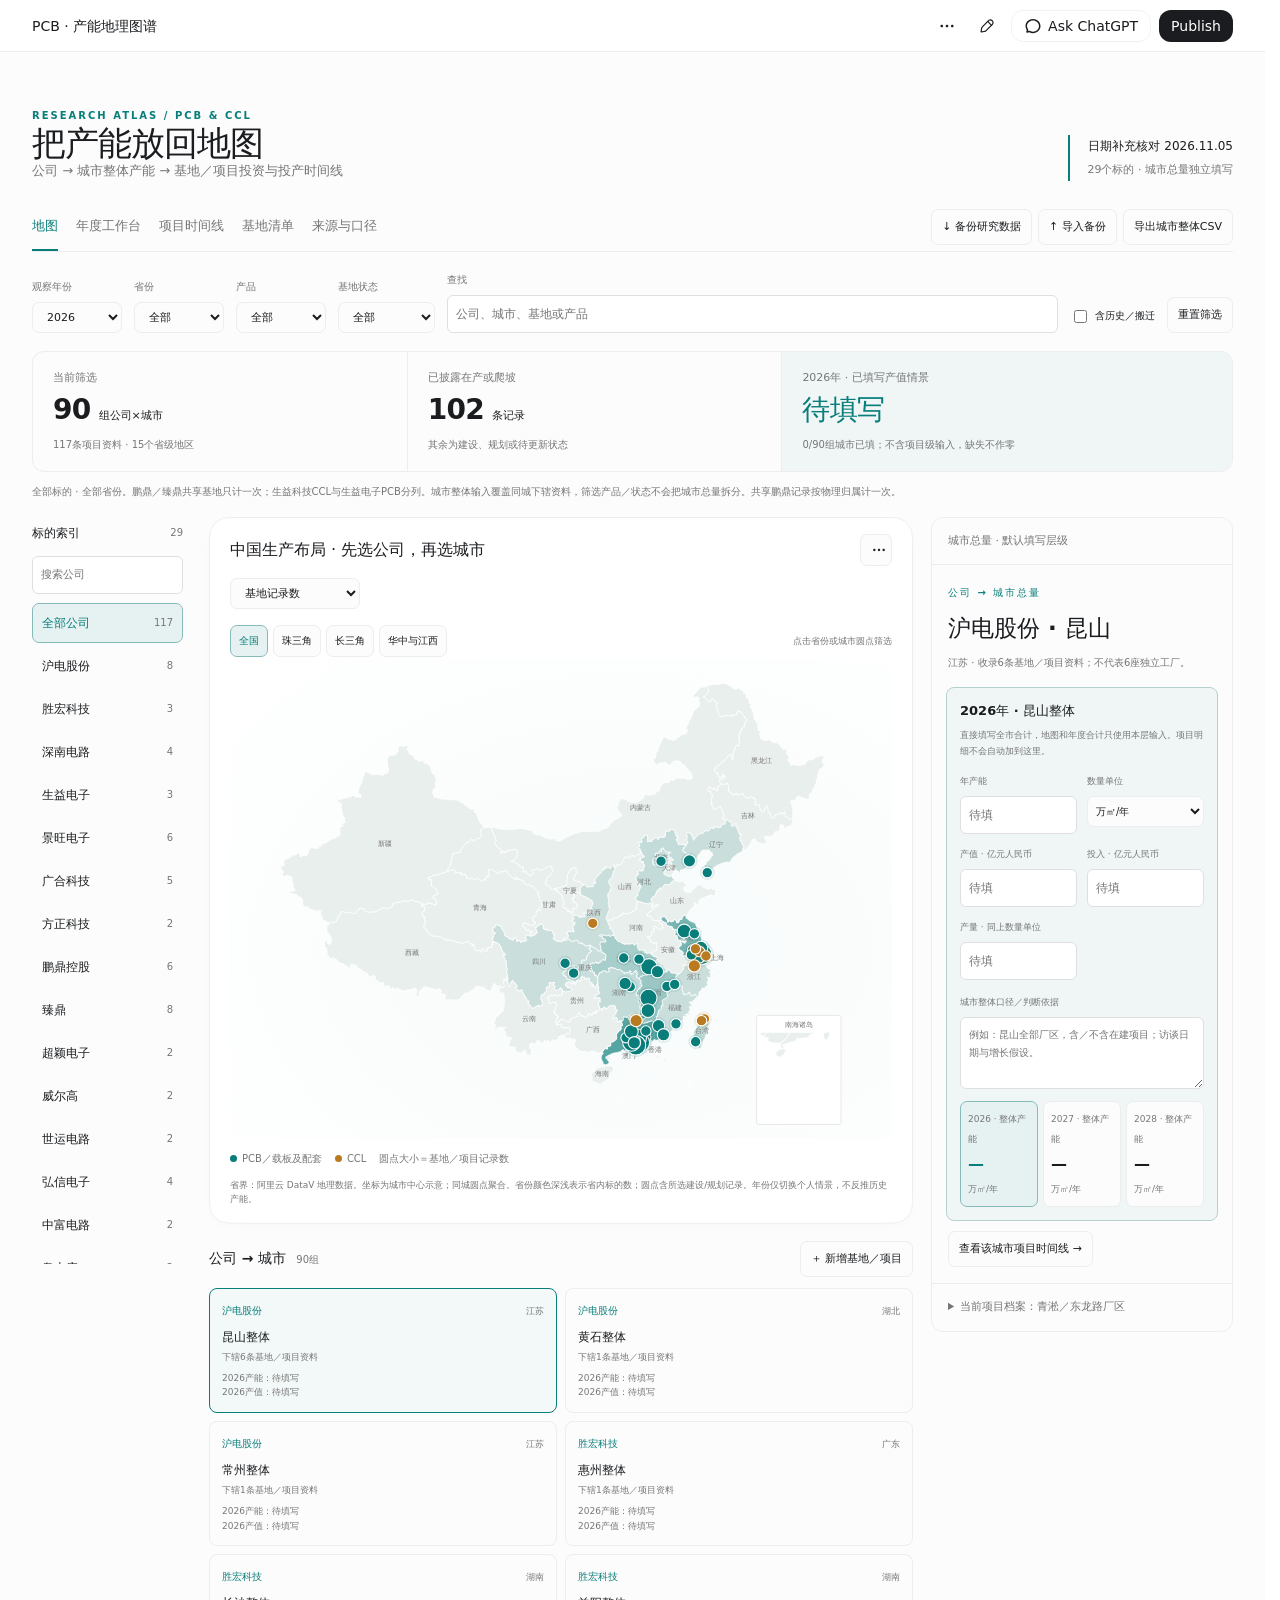
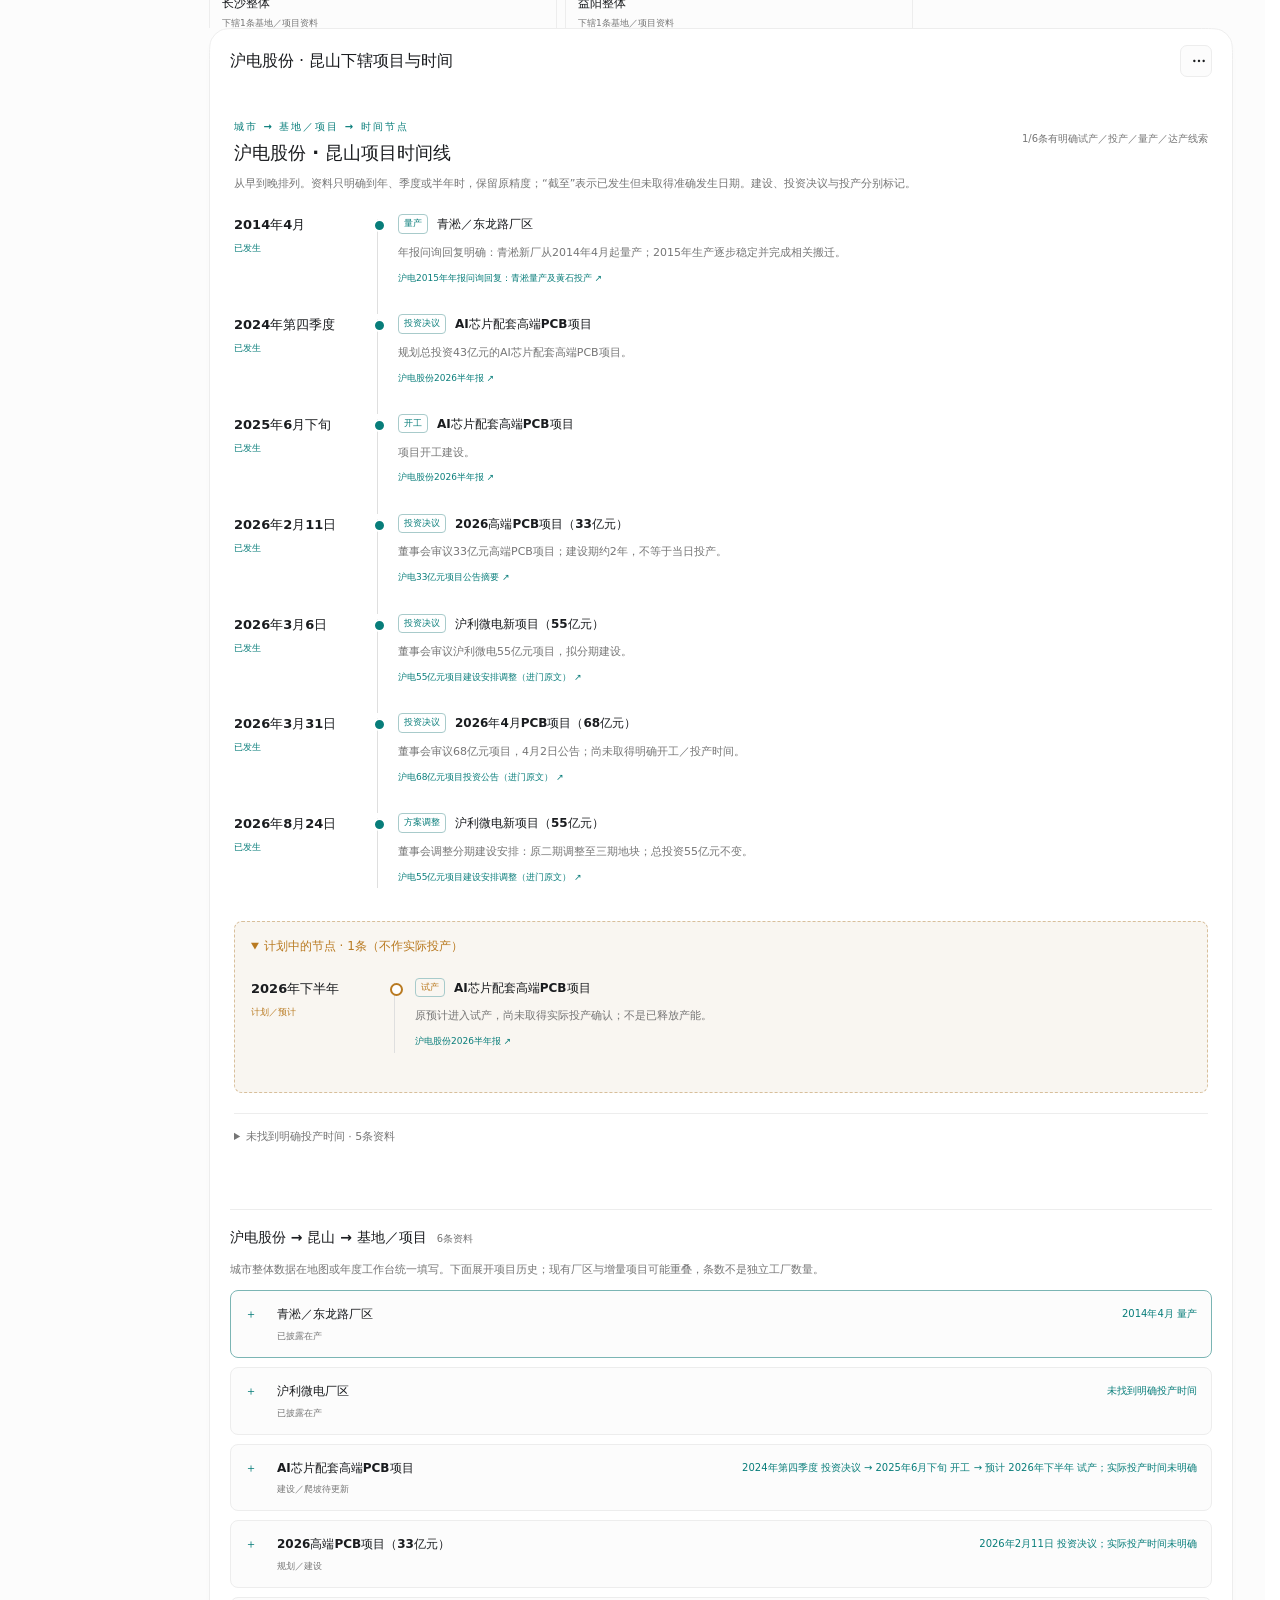
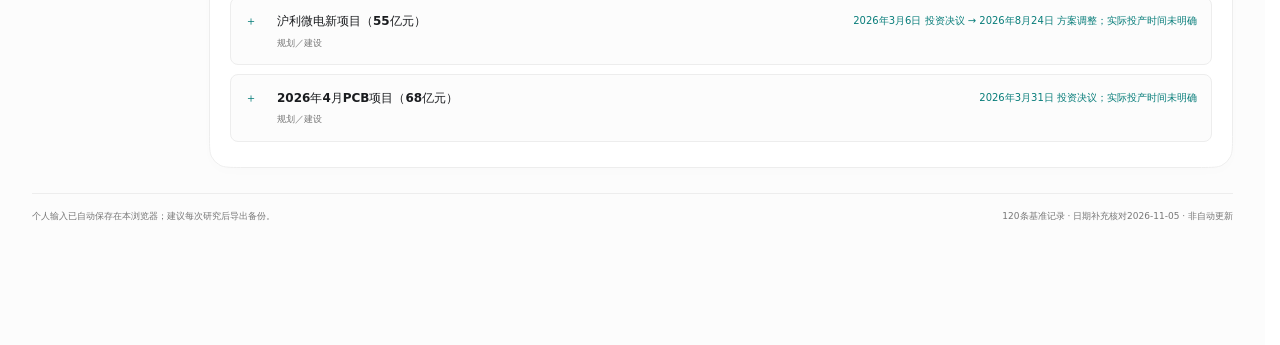
==== index.html @ 84db525b "Publish PCB capacity atlas with city capacity inputs and project timelines" ====
<!doctype html>
<html lang="en">
<head>
<meta charset="utf-8">
<meta name="viewport" content="width=device-width, initial-scale=1">
<meta name="color-scheme" content="light dark">
<meta name="theme-color" content="#ffffff">
<meta name="data-app-snapshot-sha256" content="dc2fb525306691d483a04fda0ed9a8babc8e95e628f35167a9bd53ffed574433">
<meta name="data-app-runtime-sha256" content="b1771584910da746d0cf1b967a4889fee226053d841596104b457a04a2dd3d91">
<meta name="data-app-bootstrap" content="deferred-content-v1">



<title>PCB · 产能地理图谱</title>
<link rel="icon" type="image/svg+xml" href="[data-uri]">
<style>:root{color-scheme:light dark;--adaptive-theme:1;--font-sans-default:-apple-system-body,ui-sans-serif,-apple-system,system-ui,"Segoe UI",Helvetica,"Apple Color Emoji",Arial,sans-serif,"Segoe UI Emoji","Segoe UI Symbol";--font-sans:var(--vscode-font-family,var(--font-sans-default));--background:var(--color-token-main-surface-primary,var(--color-background-surface,light-dark(#fff,#181818)));--surface:var(--color-background-elevated-secondary-opaque,light-dark(#fcfcfc,#212121));--surface-raised:var(--color-token-dropdown-background,light-dark(#fff,#282828));--muted:light-dark(#f7f7f7,#282828);--control:var(--color-background-control-opaque,light-dark(#fff,#212121));--control-hover:light-dark(#f2f2f2,#303030);--interaction-hover:var(--muted);--interaction-active:var(--control-hover);--text:var(--color-token-foreground,var(--color-text-foreground,light-dark(#1a1c1f,#fff)));--secondary:var(--color-token-description-foreground,light-dark(#767676,#afafaf));--border:var(--color-token-border,var(--color-border,light-dark(#ededed,#303030)));--border-strong:var(--color-border-heavy,light-dark(#dfdfdf,#414141));--accent:var(--color-text-accent,light-dark(#339cff,#99ceff));--positive:var(--color-text-success,light-dark(#00a240,#40c977));--negative:var(--color-text-error,light-dark(#e02e2a,#ff6764));--chart-1:light-dark(#0285ff,#66b5ff);--chart-2:light-dark(#924ff7,#ad7bf9);--chart-3:light-dark(#04b84c,#40c977);--chart-4:light-dark(#fb6a22,#ff8549);--chart-5:light-dark(#ff66ad,#ff8cc1);--chart-6:light-dark(#ffc300,#ffd240);--chart-7:light-dark(#fa423e,#ff6764);--chart-8:light-dark(#8f8f8f,#afafaf);--chart-neutral-fill:color-mix(in srgb,var(--text) 3%,var(--surface));--ranked-list-fill:color-mix(in srgb,var(--chart-1) 16%,var(--surface));--ranked-list-fill-hover:color-mix(in srgb,var(--chart-1) 24%,var(--surface));--movement-positive:color-mix(in srgb,var(--positive) 75%,var(--text));--movement-negative:color-mix(in srgb,var(--negative) 75%,var(--text));--movement-total:var(--secondary);--card-radius:16px;--data-card-radius:20px;--data-card-background:var(--background);--control-radius:12px;--mark-radius:8;--card-shadow:0 4px 12px rgb(0 0 0/1%);--shadow:0 8px 16px -4px rgb(0 0 0/12%)}:root:not([data-app-theme]),:root:is([data-app-theme="original"],[data-app-theme="codex-classic"]){--dashboard-background:light-dark(color-mix(in srgb,var(--background) 98.6%,var(--text)),var(--background))}
.dashboard-topbar-copy,.dashboard-topbar-actions,.dashboard-topbar-edit-controls{align-items:center;gap:10px;min-width:0;display:flex}.dashboard-topbar-copy{flex:auto}.dashboard-topbar-actions,.dashboard-topbar-edit-controls{flex:none}.dashboard-topbar-mode-controls{flex:none;align-items:center;gap:10px;display:flex}.dashboard-topbar-mode-controls [data-mode-action]{box-sizing:border-box;white-space:nowrap;transform-origin:100%}@media (width<=599px){.dashboard-topbar-mode-controls{grid-area:2/1/3/-1;justify-self:end}}.data-executive-summary{border-radius:var(--data-card-radius,var(--card-radius));background:0 0;border:0;min-width:0;overflow:visible}.data-executive-summary-heading{margin:0}.data-executive-summary-trigger{border-radius:var(--data-card-radius,var(--card-radius));width:100%;color:var(--text);cursor:pointer;font:inherit;text-align:left;background:0 0;border:0;justify-content:space-between;align-items:center;gap:16px;padding:12px 14px;display:flex}.data-executive-summary-trigger:hover{background:var(--interaction-hover,var(--control-hover))}.data-executive-summary-trigger:focus-visible{outline:2px solid var(--accent);outline-offset:-2px}.data-executive-summary-title-group{flex-wrap:wrap;flex:1;align-items:baseline;gap:10px;min-width:0;display:flex}.data-executive-summary-title{white-space:nowrap;flex:none;font-size:16px;font-weight:500;line-height:20px}.data-executive-summary-preview{min-width:0;color:color-mix(in srgb, var(--secondary) 68%, transparent);text-overflow:ellipsis;white-space:nowrap;flex:240px;font-size:14px;font-weight:400;line-height:20px;overflow:hidden}.data-executive-summary-toggle-icon{width:18px;height:18px;color:var(--secondary);flex:none;position:relative}.data-executive-summary-toggle-icon:before,.data-executive-summary-toggle-icon:after{content:"";background:currentColor;border-radius:999px;width:14px;height:1.5px;position:absolute;top:50%;left:50%;transform:translate(-50%,-50%)}.data-executive-summary-toggle-icon:after{transform:translate(-50%,-50%)rotate(90deg)}.data-executive-summary-trigger[aria-expanded=true] .data-executive-summary-toggle-icon:after{opacity:0}.data-executive-summary[data-open] .data-executive-summary-title{color:var(--secondary)}.data-executive-summary-panel{padding:0 0 18px}.data-executive-summary--inset{background:color-mix(in srgb, var(--text) 2%, transparent);overflow:hidden}.data-executive-summary--inset .data-executive-summary-trigger:hover{background:color-mix(in srgb, var(--text) 2%, transparent)}.data-executive-summary--inset .data-executive-summary-panel{padding:0 14px 18px}.data-executive-summary-content{grid-template-columns:minmax(0,1fr);gap:16px;width:100%;min-width:0;max-width:780px;padding-top:8px;display:grid}.data-executive-summary-content>:where(p,ul,ol){margin:0}.data-executive-summary-content .rich-narrative{min-width:0;margin:0}.data-executive-summary-content :is(.rich-narrative-content,.report-rich-editable)>p{margin:0}.data-executive-summary-content p{color:var(--text);font-size:16px;line-height:1.55}.data-executive-summary-content :is(strong,b,.markdown-bold){font-weight:600}.data-segmented-control{border:1px solid var(--border);border-radius:var(--control-radius);background:var(--control);align-items:stretch;min-width:0;max-width:100%;display:inline-flex;overflow:visible}.data-segmented-control[data-full-width]{width:100%;display:flex}.data-segmented-control-label{text-overflow:ellipsis;white-space:nowrap;min-width:0;overflow:hidden}.data-segmented-control[data-disabled]{opacity:var(--control-disabled-opacity,.58)}.data-segmented-control button{border:0;border-left:1px solid var(--border);min-width:0;min-height:30px;color:var(--secondary);cursor:pointer;font:inherit;white-space:nowrap;background:0 0;flex:0 auto;justify-content:center;align-items:center;padding:0 12px;font-size:14px;font-weight:400;line-height:20px;display:inline-flex;position:relative}.data-segmented-control button:first-child{border-radius:var(--control-radius) 0 0 var(--control-radius)}.data-segmented-control button:last-child{border-radius:0 var(--control-radius) var(--control-radius) 0}.data-segmented-control button:only-child{border-radius:var(--control-radius)}.data-segmented-control-tooltip{z-index:var(--layer-tooltip);position:absolute;bottom:calc(100% + 7px);left:50%;transform:translate(-50%,2px)}.data-segmented-control-button:hover .data-segmented-control-tooltip,.data-segmented-control-button:focus-visible .data-segmented-control-tooltip{opacity:1;transform:translate(-50%)}.data-segmented-control[data-size=default] button{min-height:calc(var(--data-control-height,32px) - 2px)}.data-segmented-control[data-full-width] button{flex:1 1 0}.data-segmented-control button:first-child{border-left:0}.data-segmented-control button:hover:not(:disabled){background:var(--interaction-hover,var(--control-hover));color:var(--text)}.data-segmented-control button:focus-visible{z-index:1;outline:2px solid var(--accent);outline-offset:-2px;position:relative}.data-segmented-control button[aria-pressed=true]{background:color-mix(in srgb, var(--text) 5%, transparent);color:var(--text)}.data-segmented-control button:disabled{cursor:default}@media (prefers-reduced-motion:reduce){.data-segmented-control button{transition:none}}.data-slider{--data-slider-control-height:var(--data-control-height,32px);--data-slider-control-padding:var(--space-3,12px);--data-slider-inline-gap:24px;--data-slider-inline-label-width:200px;align-content:start;gap:var(--field-label-gap,6px);min-width:0;color:var(--text);display:grid;container:data-slider/inline-size}.data-slider[data-layout=inline]{grid-template-columns:minmax(112px, var(--data-slider-inline-label-width)) minmax(0, 1fr);align-items:center;column-gap:var(--data-slider-inline-gap);row-gap:var(--field-label-gap,6px)}.data-slider[data-layout=inline]>.data-slider-label--outside{grid-area:1/1}.data-slider[data-layout=inline]>.data-slider-control{grid-area:1/2}.data-slider[data-layout=inline][data-label-placement=hidden]>.data-slider-control{grid-column:1/-1}.data-slider[data-disabled]{opacity:var(--control-disabled-opacity,.58)}.data-slider-label{min-width:0;color:var(--secondary);font-size:14px;font-weight:400;line-height:20px}.data-slider-label--outside{width:fit-content}.data-slider-label--inline{box-sizing:border-box;width:100%;min-height:var(--data-slider-control-height);pointer-events:none;text-overflow:ellipsis;white-space:nowrap;align-items:center;padding-inline:16px;display:flex;overflow:hidden}.data-slider[data-label-placement=inline]{gap:0}.data-slider[data-label-placement=inline] .data-slider-label--inline{z-index:5;inset-block:0;left:var(--data-slider-control-padding);width:auto;max-width:calc(100% - 96px);min-height:0;padding:0;position:absolute}.data-slider--range[data-center-inline-label] .data-slider-label--inline{left:var(--data-slider-midpoint);width:max-content;max-width:max(0px, calc(var(--data-slider-span) - 32px));text-align:center;justify-content:center;transform:translate(-50%)}.data-slider-label--hidden,.data-slider-visually-hidden{clip:rect(0 0 0 0);clip-path:inset(50%);white-space:nowrap;border:0;width:1px;height:1px;margin:-1px;padding:0;position:absolute;overflow:hidden}.data-slider-control{height:var(--data-slider-control-height);border:1px solid var(--border);border-radius:var(--control-radius);background:var(--surface);touch-action:none;min-width:0;transition:border-color .12s,box-shadow .12s;position:relative;overflow:visible}.data-slider-control:has(.data-slider-input:focus-visible){border-color:var(--control-focus-border,var(--border-strong));box-shadow:var(--control-focus-ring,0 0 0 1px var(--border-strong))}.data-slider-track{z-index:1;border-radius:inherit;pointer-events:none;position:absolute;inset:-1px;overflow:visible}.data-slider-selection{inset:0 calc(100% - var(--data-slider-end-position)) 0 var(--data-slider-start-position);border-radius:inherit;background:var(--muted);min-width:0;box-shadow:inset 0 0 0 1px color-mix(in srgb, var(--text) 9%, transparent), 0 1px 1px color-mix(in srgb, var(--text) 3%, transparent);transition:box-shadow .12s;position:absolute}.data-slider:not([data-disabled]) .data-slider-control:hover .data-slider-selection{box-shadow:inset 0 0 0 1px color-mix(in srgb, var(--text) 14%, transparent), 0 1px 1px color-mix(in srgb, var(--text) 3%, transparent)}.data-slider--single .data-slider-selection{min-width:min(16px,100%)}.data-slider-bound,.data-slider-value{z-index:5;color:var(--secondary);font-variant-numeric:tabular-nums;pointer-events:none;white-space:nowrap;font-size:12px;line-height:16px;position:absolute;top:50%;transform:translateY(-50%)}.data-slider-bound{transition:opacity .12s}.data-slider-bound--minimum{left:8px}.data-slider-bound--maximum{right:8px}.data-slider-bound[data-hidden]{opacity:0}.data-slider-value[data-placement=inside]{color:var(--text)}.data-slider-value--end{right:var(--data-slider-control-padding);color:var(--text);font-size:14px;line-height:20px;left:auto}.data-slider--range .data-slider-value{color:var(--text);font-size:14px;line-height:20px}.data-slider-handle{z-index:4;background:var(--secondary);opacity:.55;pointer-events:none;border-radius:999px;width:2px;height:18px;transition:opacity .12s;position:absolute;top:50%;transform:translate(-1px,-50%)}.data-slider-handle--lower{left:clamp(8px, calc(var(--data-slider-start) + 8px), calc(100% - 8px))}.data-slider-handle--upper{left:clamp(8px, calc(var(--data-slider-end) - 8px), calc(100% - 8px))}.data-slider--range[data-collapsed] .data-slider-handle{left:clamp(8px, var(--data-slider-start), calc(100% - 8px))}.data-slider:not([data-disabled]) .data-slider-control:hover .data-slider-handle{opacity:.8}.data-slider--single .data-slider-control:has(.data-slider-input:active) .data-slider-handle--upper,.data-slider--single .data-slider-control:has(.data-slider-input:focus-visible) .data-slider-handle--upper,.data-slider--range[data-active-thumb=lower] .data-slider-control:has(.data-slider-input--lower:active,.data-slider-input--lower:focus-visible) .data-slider-handle--lower,.data-slider--range[data-active-thumb=upper] .data-slider-control:has(.data-slider-input--upper:active,.data-slider-input--upper:focus-visible) .data-slider-handle--upper{opacity:1}.data-slider-input{appearance:none;cursor:ew-resize;opacity:0;touch-action:none;background:0 0;border:0;outline:0;width:100%;height:100%;margin:0;position:absolute;inset:0}.data-slider-input:disabled{cursor:default}.data-slider-input--single{z-index:6}.data-slider--range .data-slider-input{z-index:6;pointer-events:none}.data-slider--range[data-active-thumb=lower] .data-slider-input--lower,.data-slider--range[data-active-thumb=upper] .data-slider-input--upper{z-index:7}.data-slider-input::-webkit-slider-runnable-track{height:var(--data-slider-control-height);background:0 0}.data-slider-input::-webkit-slider-thumb{width:20px;height:var(--data-slider-control-height);appearance:none;cursor:ew-resize;background:0 0;border:0;margin-top:0}.data-slider--range .data-slider-input::-webkit-slider-thumb{pointer-events:auto}.data-slider-input::-moz-range-track{height:var(--data-slider-control-height);background:0 0}.data-slider-input::-moz-range-thumb{width:20px;height:var(--data-slider-control-height);cursor:ew-resize;background:0 0;border:0}.data-slider--range .data-slider-input::-moz-range-thumb{pointer-events:auto}@media (pointer:coarse){.data-slider-input::-webkit-slider-thumb{width:44px}.data-slider-input::-moz-range-thumb{width:44px}}@container data-slider (width<=520px){.data-slider[data-layout=inline]>.data-slider-label--outside,.data-slider[data-layout=inline]>.data-slider-control{grid-column:1/-1}.data-slider[data-layout=inline]>.data-slider-label--outside{grid-row:1}.data-slider[data-layout=inline]>.data-slider-control{grid-row:2}}@media (prefers-reduced-motion:reduce){.data-slider-control,.data-slider-bound,.data-slider-handle{transition:none}}.data-switch{min-height:32px;color:var(--text);cursor:pointer;font:inherit;text-align:left;background:0 0;border:0;justify-content:space-between;align-items:center;gap:12px;padding:0;font-size:14px;font-weight:400;display:inline-flex}.data-switch[data-full-width]{width:100%}.data-switch-track{background:var(--border-strong);border-radius:999px;flex:none;width:34px;height:20px;transition:background .16s;position:relative}.data-switch-track:after{background:var(--surface-raised);content:"";border-radius:50%;width:16px;height:16px;transition:transform .16s;position:absolute;top:2px;left:2px}.data-switch[aria-checked=true] .data-switch-track{background:var(--accent)}.data-switch[aria-checked=true] .data-switch-track:after{transform:translate(14px)}.data-switch:focus-visible{outline:2px solid var(--accent);outline-offset:2px}.data-switch:disabled{cursor:default;opacity:var(--control-disabled-opacity,.58)}@media (prefers-reduced-motion:reduce){.data-switch-track,.data-switch-track:after{transition:none}}.data-switch[data-size=compact]{color:var(--secondary);font:inherit;border-radius:var(--control-radius);cursor:pointer;white-space:nowrap;background:0 0;border:0;align-items:center;gap:8px;padding:6px 8px;font-size:14px;display:inline-flex}.data-switch[data-size=compact]:hover{background:var(--interaction-hover);color:var(--text)}.data-switch[data-size=compact] .data-switch-track{background:var(--border-strong);border-radius:10px;width:28px;height:16px;transition:background .12s;position:relative}.data-switch[data-size=compact] .data-switch-track:after{content:"";background:var(--surface);border-radius:50%;width:12px;height:12px;transition:transform .12s;position:absolute;top:2px;left:2px}.data-switch[data-size=compact][aria-checked=true] .data-switch-track{background:var(--text)}.data-switch[data-size=compact][aria-checked=true] .data-switch-track:after{transform:translate(12px)}.form-checkbox{align-items:center;gap:var(--space-2);cursor:pointer;display:inline-flex}.form-checkbox-control{flex:0 0 var(--space-5);width:var(--space-5);height:var(--space-5);display:inline-flex;position:relative}.form-checkbox-control input{appearance:none;z-index:1;border-radius:var(--radius-xs);width:100%;height:100%;cursor:inherit;background:0 0;border:0;margin:0;position:absolute;inset:0}.form-checkbox-control>:not(input){pointer-events:none;position:absolute;inset:0}.form-checkbox-control [data-dashboard-icon=checkboxUnchecked]{color:var(--border-strong)}.form-checkbox-control [data-dashboard-icon=checkboxChecked]{color:var(--text);opacity:0}.form-checkbox-control input:checked~[data-dashboard-icon=checkboxUnchecked]{opacity:0}.form-checkbox-control input:checked~[data-dashboard-icon=checkboxChecked]{opacity:1}.form-checkbox-control input:focus-visible{outline:2px solid var(--accent);outline-offset:3px}.form-checkbox:has(input:disabled){opacity:.5;cursor:not-allowed}.section-navigator{z-index:20;padding:6px;position:fixed;top:50%;left:12px;transform:translateY(-50%)}.section-navigator:not([data-placement=inline])[data-fits-gutter=false]{visibility:hidden;pointer-events:none}.section-navigator-trigger{border-radius:var(--radius-md);color:var(--secondary);font:inherit;cursor:pointer;background:0 0;border:0;align-items:center;margin:0;padding:8px 6px;display:flex}.section-navigator-trigger:focus-visible{outline:2px solid var(--accent);outline-offset:2px}.section-navigator-rail{flex-direction:column;align-items:flex-start;width:28px;display:flex}.section-navigator-rail>span{align-items:center;height:12px;display:flex}.section-navigator-rail i{background:var(--secondary);opacity:.5;border-radius:999px;width:9px;height:3px;display:block}.section-navigator-rail i[data-active]{background:var(--text);opacity:1;width:14px}.section-navigator-label{display:none}.section-navigator-menu{opacity:0;visibility:hidden;pointer-events:none;gap:2px;width:max-content;max-width:calc(100vw - 24px);max-height:min(440px,80vh);transition:opacity .1s,transform .1s,visibility .1s;position:absolute;top:50%;left:0;overflow-y:auto;transform:translate(-4px,-50%)}.section-navigator[data-open] .section-navigator-menu{opacity:1;visibility:visible;pointer-events:auto;transform:translateY(-50%)}.section-navigator-menu .menu-item{min-height:28px;padding-block:4px;font-size:12px;font-weight:500}.section-navigator-menu .menu-item-label{text-overflow:ellipsis;white-space:nowrap;overflow:hidden}.section-navigator-menu .menu-item[aria-current]{background:var(--control);color:var(--text)}.section-navigator-menu .menu-item:not([aria-current]){color:var(--secondary)}.section-navigator[data-placement=inline]{margin-bottom:12px;position:relative;top:auto;left:auto;transform:none}.section-navigator[data-placement=inline] .section-navigator-label{display:inline}.section-navigator[data-placement=inline] .section-navigator-trigger{background:var(--control);border:1px solid var(--border);padding:8px 12px}.section-navigator[data-placement=inline] .section-navigator-menu{top:100%;transform:translateY(-4px)}.section-navigator[data-placement=inline][data-open] .section-navigator-menu{transform:none}@media (width<=1080px){.section-navigator:not([data-placement=inline]){display:none}}@media (prefers-reduced-motion:reduce){.section-navigator-menu{transition:none}}.bar-family-list-row,.bar-family-grouped-bar,.bar-family-bullet-row{width:100%;font:inherit;text-align:left;cursor:default;background:0 0;border:0;padding:0;position:relative}.experimental-bar-chart{min-width:0;position:relative}.bar-family-list{gap:var(--bar-family-row-gap,13px);padding:8px 0;display:grid}.bar-family-list[data-label-position=summary],.bar-family-range{padding:0}.bar-family-list-row{min-width:0;color:var(--text);gap:6px;transition:opacity .16s;display:grid}.bar-family-list[data-interacting] .bar-family-list-row:not([data-active]){opacity:.38}.bar-family-list-row:focus-visible,.bar-family-bullet-row:focus-visible{outline:2px solid var(--accent);outline-offset:4px;border-radius:6px}.bar-family-list-copy{font-size:var(--bar-family-font-size,14px);justify-content:space-between;align-items:baseline;gap:12px;line-height:1.2;display:flex}.bar-family-list-copy>span{text-overflow:ellipsis;white-space:nowrap;min-width:0;overflow:hidden}.bar-family-list-copy strong{font-size:inherit;flex:none;font-weight:650}.bar-family-list-track{min-width:0;height:var(--bar-family-thickness,12px);border-radius:var(--bar-family-radius,999px);background:0 0;display:block;overflow:hidden}.bar-family-list-row[data-track] .bar-family-list-track{background:var(--bar-family-track-color)}.bar-family-list-track>span{border-radius:inherit;height:100%;transition:width .18s;display:block}.bar-family-list-row[data-track] .bar-family-list-track[data-segments]{grid-template-columns:repeat(var(--progress-segments), minmax(0, 1fr));background:0 0;gap:3px;display:grid}.bar-family-list-track[data-segments]>span{background:color-mix(in srgb, var(--progress-color) 14%, var(--surface))}.bar-family-list-track[data-segments]>span[data-active]{background:var(--progress-color)}.bar-family-progress-summary{flex-wrap:wrap;gap:4px 8px}.bar-family-progress-summary strong{letter-spacing:-.035em;font-size:20px;font-weight:560;line-height:24px}.bar-family-progress-summary>span{color:var(--secondary);white-space:normal;overflow-wrap:normal}.bar-family-range-track{background:var(--border-strong);border-radius:999px;height:3px;position:relative}.bar-family-range-track i{border:2px solid var(--surface);background:var(--bar-family-range-color,var(--text));width:8px;height:8px;box-shadow:0 0 0 1px var(--border-strong);border-radius:50%;position:absolute;top:50%;transform:translate(-50%,-50%)}.bar-family-range .bar-family-list-row{align-content:center;min-height:28px}.bar-family-range .bar-family-list-row:is(:hover,:focus-visible) .bar-family-range-track{background:var(--secondary)}.bar-family-range .bar-family-list-row:is(:hover,:focus-visible) .bar-family-range-track i{box-shadow:0 0 0 2px var(--bar-family-range-color,var(--text))}.bar-family-range-bounds{color:var(--secondary);font-variant-numeric:tabular-nums;font-size:10px}.bar-family-list-row:hover .bar-family-list-track>span,.bar-family-list-row:focus-visible .bar-family-list-track>span{filter:saturate(1.12)brightness(.92)}.bar-family-list--rankedList .bar-family-list-copy{z-index:2;height:var(--bar-family-thickness,32px);color:var(--text);align-items:center;position:absolute;top:0;left:12px;right:12px}.bar-family-list--rankedList .bar-family-list-row{gap:0}.bar-family-list[data-label-position=above] .bar-family-list-row{gap:7px}.bar-family-list[data-label-position=above] .bar-family-list-value{font-size:var(--bar-family-font-size,14px);align-items:baseline;gap:4px;line-height:1;display:flex}.bar-family-list[data-label-position=above] .bar-family-list-value strong{letter-spacing:-.02em;font-size:28px;font-weight:500}.bar-family-list[data-label-position=above] .bar-family-list-track>span{align-items:center;padding-inline:10px;display:flex}.bar-family-list[data-label-position=above] .bar-family-list-track b{font-size:var(--bar-family-font-size,14px);text-overflow:ellipsis;white-space:nowrap;font-weight:500;overflow:hidden}.bar-family-list-toggle{color:var(--secondary);font:inherit;cursor:pointer;background:0 0;border:0;border-radius:8px;justify-self:start;padding:5px 9px;font-size:13px;font-weight:600}.bar-family-list-toggle:hover{background:color-mix(in srgb, var(--text) 6%, transparent);color:var(--text)}.bar-family-list-toggle:focus-visible{outline:2px solid var(--accent);outline-offset:2px}.bar-family-grouped-list{gap:var(--bar-family-group-gap,15px);display:grid}.bar-family-grouped-row{gap:6px;display:grid}.bar-family-grouped-label{color:var(--text);font-size:14px;font-weight:500}.bar-family-grouped-pair{gap:4px;display:grid}.bar-family-grouped-bar{grid-template-columns:minmax(0, 1fr) var(--bar-family-value-width,4ch);min-height:max(22px, var(--bar-family-thickness,10px));color:inherit;align-items:center;gap:12px;transition:opacity .16s;display:grid}.bar-family-grouped-list[data-interacting] .bar-family-grouped-bar:not([data-active]){opacity:.38}.bar-family-grouped-bar:hover .bar-family-grouped-track>span,.bar-family-grouped-bar:focus-visible .bar-family-grouped-track>span{filter:saturate(1.08)brightness(.96)}.bar-family-grouped-bar:focus-visible{outline:2px solid var(--accent);outline-offset:3px;border-radius:4px}.bar-family-grouped-track{min-width:0;height:var(--bar-family-thickness,10px);border-radius:var(--bar-family-radius,5px);display:block;overflow:hidden}.bar-family-grouped-value{text-align:end;min-width:4ch;color:var(--text);font-variant-numeric:tabular-nums;font-size:14px;font-weight:600;line-height:22px}.bar-family-grouped-track>span{border-radius:inherit;height:100%;display:block}.bar-family-grouped-list>.chart-legend{justify-content:flex-start;margin:0}.experimental-bar-plot{width:100%;height:100%;min-height:0}.experimental-bar-chart[data-axis-label=true]{grid-template-rows:minmax(0,1fr) 18px;gap:4px;display:grid}.experimental-bar-axis-label{color:var(--secondary);text-align:center;font-size:11px;line-height:18px}.bar-family-segmented{gap:18px;padding:8px 0;display:grid;position:relative;container:composition/inline-size}.bar-family-segmented :is(.bar-family-segment,.bar-family-segment-callouts>div,.bar-family-segment-labels>div,.bar-family-segment-annotations>div,tbody>tr){transition:opacity .12s}.bar-family-segmented[data-interacting] :is(.bar-family-segment,.bar-family-segment-callouts>div,.bar-family-segment-labels>div,.bar-family-segment-annotations>div,tbody>tr):not([data-active]){opacity:.38}.bar-family-segment[data-active]{box-shadow:inset 0 0 0 1px color-mix(in srgb, var(--text) 24%, transparent)}@media (prefers-reduced-motion:reduce){.bar-family-segmented *{transition:none}}.bar-family-comparison-table{max-width:100%;display:none;overflow-x:auto}.bar-family-comparison-table table{border-collapse:collapse;width:100%;font-size:13px}.bar-family-comparison-table :is(th,td){border-bottom:1px solid var(--border);text-align:right;font-variant-numeric:tabular-nums;padding:10px 4px}.bar-family-comparison-table th{font-weight:500}.bar-family-comparison-table th:first-child{text-align:left}.bar-family-comparison-table thead,.bar-family-period-label{color:var(--secondary);font-size:12px}.bar-family-segmented[data-callouts-fit=false]>.bar-family-segment-callouts{visibility:hidden;pointer-events:none;top:0;position:absolute;inset-inline:0}.bar-family-segmented[data-callouts-fit=false]>.bar-family-comparison-table{display:block}.bar-family-segmented-track{width:100%;height:var(--bar-family-thickness,28px);border-radius:var(--bar-family-radius,999px);background:color-mix(in srgb, var(--text) 7%, transparent);display:flex;overflow:visible}.bar-family-segment{border:0;border-right:var(--bar-family-segment-gap,2px) solid var(--surface);color:#fff;min-width:2px;font:inherit;font-size:var(--bar-family-font-size,14px);cursor:default;padding:0;font-weight:650;position:relative;overflow:visible}.bar-family-segment:first-child{border-radius:var(--bar-family-radius,999px) 0 0 var(--bar-family-radius,999px)}.bar-family-segment:last-child{border-radius:0 var(--bar-family-radius,999px) var(--bar-family-radius,999px) 0;border-right:0}.bar-family-segment:only-child,.bar-family-segmented[data-rounded-segments] .bar-family-segment{border-radius:var(--bar-family-radius,999px)}.bar-family-segment:hover,.bar-family-segment:focus-visible{z-index:2}.bar-family-segment:focus-visible{outline:2px solid var(--accent);outline-offset:3px}.bar-family-segment-annotations{grid-template-columns:repeat(2,minmax(0,1fr));gap:0 24px;display:grid}@container composition (width<=560px){.bar-family-segment-annotations{grid-template-columns:minmax(0,1fr)}}.bar-family-segment-annotations>div{border-bottom:1px solid var(--border);font-size:var(--bar-family-font-size,14px);grid-template-columns:8px minmax(0,1fr) auto;align-items:center;gap:9px;padding:10px 0;display:grid}.bar-family-segment-key{border-radius:50%;width:8px;height:8px}.bar-family-segment-annotations strong,.bar-family-segment-annotations small{display:block}.bar-family-segment-annotations strong{font-size:inherit;font-weight:580}.bar-family-segment-annotations small{color:var(--secondary);font-size:inherit;margin-top:3px;line-height:1.25}.bar-family-segment-annotations b{font-size:inherit;font-weight:650}.bar-family-segment-callouts{color:var(--text);font-size:var(--bar-family-font-size,14px);align-items:end;gap:0;display:grid}.bar-family-segment-callouts>div{min-width:0;padding-right:12px}.bar-family-segment-callouts[data-align=right]>div{text-align:right;padding-left:12px;padding-right:0}.bar-family-segment-callouts[data-align=right] span i{margin-left:8px;margin-right:0}.bar-family-segment-callouts strong,.bar-family-segment-callouts span{font-size:inherit;line-height:1.3;display:block}.bar-family-segment-callouts strong{text-overflow:ellipsis;white-space:nowrap;font-weight:500;overflow:hidden}.bar-family-segment-callouts span{white-space:nowrap;margin-top:5px;font-weight:400}.bar-family-segment-callouts span b{font-size:18px;font-weight:500}.bar-family-segment-callouts span i{background:color-mix(in srgb, var(--text) 18%, transparent);vertical-align:-3px;width:1px;height:16px;margin-right:8px;display:inline-block}.bar-family-segment-callouts small{color:var(--secondary);font-size:inherit;margin-left:7px;font-weight:450}.bar-family-segment-callouts[data-position=bottom]{color:color-mix(in srgb, var(--secondary) 72%, transparent);align-items:start}.bar-family-segment-callouts[data-position=bottom] span{margin-top:0}.bar-family-segment-callouts[data-position=bottom] small{color:inherit}.bar-family-segment-callouts[data-position=bottom] strong{margin-top:5px;font-weight:500}.bar-family-segmented:has(.bar-family-segment-callouts){gap:10px}.bar-family-segmented:has(.bar-family-segment-callouts) .bar-family-segmented-track+.bar-family-segmented-track{margin-top:2px}.bar-family-segment-labels{color:var(--text);font-size:var(--bar-family-font-size,14px);gap:0;display:grid}.bar-family-segment-labels>div{text-align:center;justify-items:center;gap:3px;min-width:0;display:grid}.bar-family-segment-labels>div:first-child{text-align:left;justify-items:start}.bar-family-segment-labels>div:last-child{text-align:right;justify-items:end}.bar-family-segment-labels strong{font-size:inherit;font-weight:500;line-height:1.25}.bar-family-segment-labels span{color:var(--secondary);font-size:inherit;line-height:1.25}.bar-family-bullets{gap:var(--bar-family-row-gap,18px);padding:8px 0;display:grid}.bar-family-bullet-row{color:var(--text);gap:7px;display:grid}.bar-family-bullet-track{height:var(--bar-family-thickness,18px);background:color-mix(in srgb, var(--text) 7%, transparent);border-radius:999px;display:block;position:relative}.bar-family-bullet-value,.bar-family-bullet-projection{border-radius:inherit;position:absolute;top:0;bottom:0;left:0}.bar-family-bullet-projection{opacity:.28}.bar-family-bullet-track i{background:var(--text);border-radius:2px;width:2px;position:absolute;top:-4px;bottom:-4px;transform:translate(-1px)}.bar-family-bullet-row:hover .bar-family-bullet-value,.bar-family-bullet-row:focus-visible .bar-family-bullet-value{filter:saturate(1.08)brightness(.96)}@media (width<=520px){.bar-family-segment-annotations{grid-template-columns:1fr}}@media (prefers-reduced-motion:reduce){.bar-family-list-track>span{transition:none}}:root{--spacing:.25rem;--space-1:var(--spacing);--space-2:calc(var(--spacing) * 2);--space-3:calc(var(--spacing) * 3);--space-4:calc(var(--spacing) * 4);--space-5:calc(var(--spacing) * 5);--space-6:calc(var(--spacing) * 6);--data-card-gap:20px;--data-metric-gap:12px;--data-section-gap:40px;--data-section-content-gap:20px;--data-after-metrics-gap:32px;--radius-2xs:2px;--radius-xs:4px;--radius-sm:6px;--radius-md:8px;--radius-lg:10px;--radius-xl:12px;--radius-2xl:16px;--radius-3xl:20px;--radius-4xl:24px;--radius-full:9999px;--shadow-sm:0 1px 2px -1px #00000014;--shadow-md:0 2px 4px -1px #00000014;--shadow-lg:0 4px 8px -2px #0000001a;--shadow-xl:0 8px 16px -4px #0000001f;--shadow-2xl:0 16px 32px -8px #00000030;--shadow-hairline:0 0 0 .5px color-mix(in srgb, var(--text) 14%, transparent);--text-xs-size:12px;--text-xs-line:16px;--text-sm-size:14px;--text-sm-line:20px;--text-md-size:16px;--text-md-line:24px;--text-lg-size:18px;--text-lg-line:28px;--text-xl-size:20px;--text-xl-line:28px;--text-title-2-tracking:normal;--text-title-3-tracking:normal;--text-large-title-tracking:normal;--inverse-surface:var(--color-background-primary-solid,#111);--inverse-surface-hover:var(--color-background-primary-solid-hover,#000);--inverse-text:var(--color-text-primary-solid,#fff);--danger-surface:var(--color-background-danger-solid,var(--negative));--danger-text:var(--color-text-danger-solid,#fff);--radius-small:var(--radius-md,8px);--layer-header:30;--layer-tooltip:50;--tooltip-delay:.6s;--layer-drag:1000;--layer-tooltip-portal:1100;--motion-duration-fast:.15s;--motion-duration-standard:.3s;--motion-duration-segmented:.3s;--motion-easing-emphasized:cubic-bezier(.23, 1, .32, 1);--motion-easing-segmented:cubic-bezier(.23, 1, .32, 1);--motion-easing-out-quint:cubic-bezier(.23, 1, .32, 1);--block-drag-activation-distance:6;--block-drag-lift:-5px;--block-drag-scale:1.015;--block-drag-preview-opacity:.97;--block-drag-source-opacity:.24;--block-drag-max-tilt:1.5;--block-drag-velocity-smoothing:.18;--block-drag-direction-dead-zone:.04;--block-drag-rotation-duration:.1s;--block-drag-reorder-duration:.22s;--block-drag-drop-duration:.22s;--block-drag-reorder-easing:var(--motion-easing-emphasized);--block-drag-insertion-hysteresis:10;--block-drag-scroll-edge:56;--block-drag-scroll-speed:18;--block-layout-min-metric-span:2;--block-layout-min-chart-span:3;--block-layout-min-custom-span:3;--block-layout-min-table-span:3;--block-layout-min-block-span:3;--block-layout-max-row-items:6;--block-layout-row-insertion-zone:40;--block-layout-row-attraction:8;--block-layout-row-hover-delay:.45s;--block-layout-touch-row-hover-delay:.65s;--block-layout-row-gap:0px;--block-layout-auto-resize:1;--dashboard-frosted-background:color-mix(in srgb, var(--background) 95%, transparent);--dashboard-frosted-blur:14px;--data-app-dashboard-content-width:1440px;--data-app-dashboard-wide-content-width:var(--data-app-dashboard-content-width);--data-app-report-evidence-width:748px;--data-app-report-prose-width:748px;--data-app-dashboard-gutter:32px;--data-app-report-gutter:36px;--data-app-dashboard-mobile-gutter:16px;--data-app-report-mobile-gutter:20px;--report-comparison-fill:var(--lightningcss-light,#d4d4d4)var(--lightningcss-dark,#929292);--dashboard-content-max-width:calc(var(--data-app-dashboard-content-width) + 2 * var(--data-app-dashboard-gutter));--dashboard-content-gutter:var(--data-app-dashboard-gutter);--dashboard-content-mobile-gutter:var(--data-app-dashboard-mobile-gutter);font-family:var(--font-sans);font-synthesis:none;text-rendering:optimizelegibility;-webkit-font-smoothing:antialiased}.source-section{gap:var(--space-6);padding:var(--space-6);display:grid}.source-definition{padding:var(--space-4);border-radius:var(--radius-xl);background:var(--muted)}.source-definition h3{margin:3px 0 7px;font-size:16px}.source-definition>p:last-child{color:var(--secondary);margin:0;font-size:14px;line-height:1.55}.source-label,.source-metadata dt{color:var(--secondary);letter-spacing:0;text-transform:none;margin:0;font-size:14px;line-height:24px}.source-value{overflow-wrap:anywhere;color:var(--secondary);margin:0;font-size:12px}.source-metadata{grid-template-columns:repeat(2,minmax(0,1fr));gap:8px;margin:0;display:grid}.source-metadata div{min-width:0}.source-metadata dd{overflow-wrap:anywhere;color:var(--text);margin:8px 0 0;font-size:14px;line-height:1.6}.source-group{gap:8px;display:grid}.source-copy{color:var(--secondary);margin:0;font-size:14px;line-height:1.55}.source-pills{flex-wrap:wrap;gap:7px;display:flex}.source-pill{border:1px solid var(--border);border-radius:999px;align-items:center;gap:6px;min-width:0;padding:6px 9px;font-size:12px;display:inline-flex}.source-pill[href]{color:var(--text);text-decoration:none}.source-pill[href]:hover{border-color:var(--accent);color:var(--accent)}.source-pill span{overflow-wrap:anywhere}.source-definitions{border-collapse:collapse;width:100%}.source-definitions :is(th,td){border-bottom:1px solid color-mix(in srgb, var(--text) 5%, transparent);color:var(--text);text-align:left;vertical-align:top;padding:8px 0;font-size:14px;line-height:1.6}.source-definitions tr:first-child :is(th,td){border-top:1px solid color-mix(in srgb, var(--text) 5%, transparent)}.source-definitions th{width:136px;padding-right:16px;font-weight:500}.source-definition-formula{overflow-wrap:anywhere;color:var(--secondary);margin-top:5px;font-family:ui-monospace,SFMono-Regular,Menlo,Consolas,monospace;font-size:12px;line-height:1.55;display:block}.source-definition-variable{margin-top:2px;font-weight:400}.source-definition-lineage{overflow-wrap:anywhere;color:var(--secondary);margin-top:4px;font-size:12px;line-height:1.55;display:block}.source-caveats{border-top:1px solid color-mix(in srgb, var(--text) 5%, transparent);margin:0;padding:0;list-style:none;display:grid}.source-caveats li{border-bottom:1px solid color-mix(in srgb, var(--text) 5%, transparent);min-width:0;color:var(--text);padding:8px 0;font-size:14px;line-height:1.6}.source-list{gap:2px;margin:0 -8px;display:grid}.source-row{min-width:0;color:var(--text);border-radius:8px;grid-template-columns:17px minmax(0,1fr) auto;align-items:center;gap:10px;padding:9px 8px;font-size:14px;line-height:20px;text-decoration:none;display:grid}.source-row-icon{color:var(--secondary);align-self:start;margin-top:2px}.source-row-copy{gap:1px;min-width:0;display:grid}.source-row-title{overflow-wrap:anywhere;white-space:normal;min-width:0}.source-trust,.source-usage-note{overflow-wrap:anywhere;color:var(--secondary);font-family:var(--font-sans,inherit);white-space:normal;font-size:12px;line-height:20px}.source-row-external{color:var(--secondary);opacity:0;transition:opacity .12s}.source-row[href]:is(:hover,:focus-visible){background:color-mix(in srgb, var(--text) 5%, transparent)}.source-row[href]:is(:hover,:focus-visible) .source-row-external{opacity:1}.source-section .source-evidence{color:var(--text);font-size:14px;line-height:1.55}.source-trace{gap:0;margin:2px 0 0;padding:0;list-style:none;display:grid}.source-trace-step{grid-template-columns:30px minmax(0,1fr);gap:13px;padding:0 0 22px;display:grid;position:relative}.source-trace-step:not(:last-child):after{background:var(--border);content:"";width:1px;position:absolute;top:30px;bottom:3px;left:14px}.source-trace-marker{border:1px solid var(--border);background:var(--surface);width:29px;height:29px;color:var(--secondary);border-radius:50%;place-items:center;font-size:12px;display:grid}.source-trace-copy{min-width:0;padding-top:4px}.source-trace-copy>strong{color:var(--text);font-size:14px;line-height:1.45;display:block}.source-trace-copy>p{color:var(--text);overflow-wrap:anywhere;margin:6px 0 0;font-size:14px;line-height:1.6}.source-trace-copy .source-pills{margin-top:10px}.sql-viewer{border:1px solid var(--border);background:var(--muted);border-radius:12px;overflow:hidden}.sql-toolbar{border-bottom:1px solid var(--border);justify-content:space-between;align-items:center;gap:12px;min-height:46px;padding:6px 10px 6px 14px;display:flex}.sql-toolbar-actions{align-items:center;gap:2px;display:flex}.sql-source-links{flex-wrap:wrap;gap:8px;min-width:0;display:flex}.sql-source-links a{color:var(--secondary);align-items:center;gap:5px;font-size:12px;text-decoration:none;display:inline-flex}.sql-source-links a:hover{color:var(--text)}.sql-copy-button{min-height:30px;color:var(--secondary);background:0 0;border:0;border-radius:7px;flex:none;align-items:center;gap:5px;padding:5px 8px;font-size:12px;display:inline-flex}.sql-copy-button:hover{background:var(--interaction-hover);color:var(--text)}.sql{white-space:pre;min-height:120px;max-height:calc(100dvh - 250px);margin:0;padding:12px 0;font-family:ui-monospace,SFMono-Regular,Menlo,Monaco,Consolas,monospace;font-size:12px;line-height:1.7;overflow:auto}.sql :is(code,span){font-family:inherit}.sql-line{grid-template-columns:38px minmax(0,1fr);padding-right:14px;display:grid}.sql-line-number{color:var(--secondary);text-align:right;user-select:none;padding-right:10px}.sql-line-content{overflow-wrap:anywhere;white-space:pre-wrap}.sql code{min-width:0;display:block}.sql-keyword{color:var(--accent)}.sql-string{color:var(--positive)}.dialog.chart-export-dialog{--control-radius:var(--radius-xl);background:var(--background);width:100vw;max-width:none;height:100dvh;max-height:none;box-shadow:none;border:0;border-radius:0;flex-direction:column;display:flex;top:0;left:0;overflow:hidden;transform:none}.chart-export-dialog .dialog-header:focus{outline:none}.chart-export-dialog>.dialog-header,.chart-export-footer{flex-shrink:0}.chart-export-dialog>.dialog-header{min-height:52px;padding:0 var(--data-app-dashboard-gutter);border-bottom:var(--hairline,1px) solid var(--color-border-light,var(--border))}.chart-export-dialog .dialog-content{flex-direction:column;flex:auto;min-height:0;padding:0;display:flex;overflow:hidden}.chart-export-layout{flex:auto;grid-template-columns:minmax(0,1fr) minmax(260px,320px);min-height:0;display:grid;overflow:hidden}.chart-export-main{flex-direction:column;min-width:0;min-height:0;padding:0 0 20px;display:flex}.chart-export-stage{background:var(--background);flex:auto;justify-content:safe center;align-items:safe center;min-width:0;min-height:0;padding:28px;display:flex;overflow:auto}.chart-export-preset-description{color:var(--secondary);text-align:center;margin:0;font-size:12px;line-height:18px}.chart-export-preview-frame{flex-shrink:0;position:relative}.chart-export-preview{box-sizing:content-box;transform-origin:0 0;border:1px solid var(--color-border-light,var(--border));border-radius:var(--radius-3xl);position:absolute;inset:0 auto auto 0}.chart-export-preview-clip{border-radius:inherit;width:100%;height:100%;overflow:hidden}.chart-export-preview-clip[data-transparent=true]{background-color:var(--surface);background-image:conic-gradient(color-mix(in srgb, var(--text) 8%, transparent) 25%, transparent 0 50%, color-mix(in srgb, var(--text) 8%, transparent) 0 75%, transparent 0);background-size:16px 16px}.chart-export-artwork[data-transparent=true]{background:0 0}.chart-export-artwork{box-sizing:border-box;background:var(--surface);color:var(--text);font-family:var(--font-sans);pointer-events:none;border:0;border-radius:0;flex-direction:column;gap:12px;padding:20px;display:flex;position:relative;overflow:hidden}.chart-export-heading{flex-shrink:0}.chart-export-heading h2{font:500 16px/24px var(--font-sans);color:var(--text);margin:0}.chart-export-heading p{font:400 14px/20px var(--font-sans);color:var(--secondary);margin:0}.chart-export-heading h2+p{margin-top:4px}.chart-export-provenance p{margin:0}.chart-export-provenance p+p{margin-top:2px}.chart-export-provenance{font:400 12px/18px var(--font-sans);color:var(--secondary);overflow-wrap:anywhere;flex-shrink:0;margin:0}.chart-export-plot{flex:auto;min-height:100px}.chart-export-plot>.chart-layout{height:auto}.chart-export-plot .chart-frame{flex:none}.chart-export-plot .chart-layout--legend-right{flex-direction:column;display:flex}.chart-export-plot .chart-legend{max-height:none;overflow:visible;mask-image:none}.chart-export-plot .chart-legend li[data-collapsed]{visibility:visible}.chart-export-plot .chart-legend-toggle{display:none}.chart-export-resize{border-radius:var(--radius-md);width:28px;height:28px;color:var(--border-strong);cursor:nwse-resize;touch-action:none;background:0 0;border:0;place-items:center;padding:0;display:grid;position:absolute;bottom:-12px;right:-12px}.chart-export-resize:after{content:"";box-sizing:border-box;border-radius:var(--radius-full);clip-path:inset(50% 0 0 50%);pointer-events:none;border:2px solid;width:24px;height:24px;position:absolute;top:-3px;left:-3px}.chart-export-resize:hover{color:var(--secondary)}.chart-export-resize:focus-visible{outline:2px solid var(--accent);outline-offset:2px}.chart-export-size-controls{flex-direction:column;flex:none;align-items:center;gap:14px;padding:20px 20px 0;display:flex}.chart-export-presets{flex-wrap:wrap;justify-content:center;align-items:center;gap:8px;display:flex}.chart-export-presets button{border:1px solid var(--border);border-radius:var(--radius-xl);min-height:32px;color:var(--secondary);background:0 0;padding:0 12px;font-size:14px}.chart-export-presets button:hover,.chart-export-presets button[data-active]{background:var(--interaction-hover);color:var(--text)}.chart-export-custom-size{align-items:center;gap:8px;display:flex}.chart-export-controls.explorer-controls{border-top:0;border-left:var(--hairline,1px) solid var(--color-border-light,var(--border));max-height:none;overflow:auto}.chart-export-controls .explorer-section{flex-direction:column;align-items:stretch;display:flex}.chart-export-controls .explorer-section+.explorer-section{border:0;margin-inline:0;padding-inline:0}.chart-export-dimensions{color:var(--secondary);align-items:center;gap:8px;font-size:14px;display:flex}.chart-export-dimensions label{border:1px solid var(--border);border-radius:var(--radius-xl);align-items:center;gap:4px;min-width:0;padding:0 6px 0 8px;display:flex}.chart-export-dimensions input{width:48px;min-width:0;height:30px;color:var(--text);font:inherit;font-variant-numeric:tabular-nums;appearance:textfield;background:0 0;border:0;padding:0}.chart-export-dimensions input::-webkit-inner-spin-button{-webkit-appearance:none;margin:0}.chart-export-dimensions input::-webkit-outer-spin-button{-webkit-appearance:none;margin:0}.chart-export-dimensions label:focus-within{outline:2px solid var(--accent);outline-offset:2px}.chart-export-dimensions input:focus{outline:none}.chart-export-footer{border-top:1px solid var(--border);justify-content:flex-end;align-items:center;gap:8px;padding:16px 20px;display:flex}.chart-export-status{color:var(--secondary);margin:0 auto 0 0;font-size:12px;line-height:18px}@media (width<=800px){.chart-export-layout{flex-direction:column;display:flex;overflow:auto}.chart-export-main{flex:none}.chart-export-stage{flex:none;height:55dvh;min-height:280px}.chart-export-controls.explorer-controls{border-left:0;border-top:var(--hairline,1px) solid var(--color-border-light,var(--border));overflow:visible}.chart-export-footer{flex-wrap:wrap}.chart-export-status{flex-basis:100%}}@media (width<=650px){.chart-editor-dialog.chart-export-dialog>.dialog-header{min-height:50px;padding:0 var(--data-app-dashboard-mobile-gutter)}.chart-export-stage{padding-inline:var(--data-app-dashboard-mobile-gutter)}.chart-export-size-controls{padding:16px var(--data-app-dashboard-mobile-gutter) 0;gap:10px}.chart-export-presets{flex-wrap:nowrap;justify-content:space-between;gap:4px;width:100%;overflow-x:auto}.chart-export-presets button{white-space:nowrap;padding-inline:4px}.chart-export-resize{width:44px;height:44px}.chart-export-resize:after{top:7px;left:7px}.chart-export-footer{padding:12px var(--data-app-dashboard-mobile-gutter) calc(12px + env(safe-area-inset-bottom));grid-template-columns:repeat(2,minmax(0,1fr));gap:8px;display:grid}.chart-export-footer>:is(button,a){box-sizing:border-box;white-space:nowrap;place-items:center;width:100%;min-width:0;min-height:44px;padding-inline:4px;font-size:14px;display:grid}.chart-export-footer .chart-export-status{grid-column:1/-1}}.dialog.publish-review-dialog{border-radius:24px;flex-direction:column;width:min(480px,100vw - 32px);max-width:calc(100vw - 32px);max-height:calc(100dvh - 32px);display:flex;overflow:hidden}.publish-review-dialog .dialog-header{flex:none;padding:24px 24px 20px}.publish-review-dialog .dialog-header h2{font-size:20px;line-height:28px}.publish-review-dialog .dialog-header .icon-button:hover:not(:disabled){background:color-mix(in srgb, var(--text) 8%, transparent)}.publish-review-dialog .dialog-content{flex-direction:column;min-height:0;padding:0;display:flex}.publish-review-body{overscroll-behavior:contain;min-height:0;padding:0 24px 24px;overflow:auto}.publish-review-section h3{font:500 14px/20px var(--font-sans);margin:0 0 12px}.publish-review-section p{color:var(--secondary);font:400 14px/20px var(--font-sans);margin:0}.publish-review-audience{border:0;gap:8px;min-width:0;margin:0;padding:0;display:grid}.publish-review-option{border:1px solid var(--color-border-light,var(--border));cursor:pointer;border-radius:12px;grid-template-columns:18px minmax(0,1fr) 16px;align-items:center;gap:12px;min-height:68px;padding:12px;display:grid}.publish-review-option:has(input:checked){border-color:var(--text);background:color-mix(in srgb, var(--text) 3%, transparent)}.publish-review-option:hover{background:var(--interaction-hover)}.publish-review-option:has(input:focus-visible){outline:2px solid var(--text);outline-offset:2px}.publish-review-option>.dashboard-icon,.publish-review-existing>.dashboard-icon{color:var(--secondary)}.publish-review-option strong,.publish-review-existing strong{font:500 14px/20px var(--font-sans)}.publish-review-option-detail{color:var(--secondary);font:400 12px/18px var(--font-sans);margin-top:2px;display:block}.publish-review-option input{width:16px;height:16px;accent-color:var(--text);cursor:pointer;margin:0}.publish-review-permissions{margin-top:20px}.publish-review-permissions p{color:var(--secondary);font:400 14px/20px var(--font-sans);margin:12px 0 0}.publish-review-facts{color:var(--text);font:400 14px/20px var(--font-sans);gap:8px;margin:0;padding-left:18px;display:grid}.publish-review-facts li{padding-left:2px}.publish-review-existing{align-items:flex-start;gap:12px;display:flex}.publish-review-existing .dashboard-icon{flex-shrink:0;margin-top:2px}.publish-review-existing p{margin-top:4px}.publish-review-footer{border-top:1px solid var(--color-border-light,var(--border));flex:none;justify-content:flex-end;align-items:center;gap:8px;padding:16px 24px;display:flex}.publish-review-footer>.button{border:1px solid var(--border);width:100%;height:36px;min-height:36px;font:500 14px/20px var(--font-sans);white-space:nowrap;border-radius:12px;justify-content:center;align-items:center;gap:8px;padding:0 16px;text-decoration:none;display:inline-flex}.publish-review-footer>.button.primary{border-color:#0000}.publish-review-footer>.button:focus-visible{outline:2px solid var(--text);outline-offset:3px}.dashboard-publish-confirm>.dashboard-icon{flex:none}.dashboard-publish-button:disabled,.dashboard-publish-confirm:disabled,.dashboard-publish-confirm[aria-disabled=true]{cursor:not-allowed;opacity:.45}@media (width<=480px){.publish-review-dialog .dialog-header{padding:20px 20px 16px}.publish-review-body{padding:0 20px 20px}.publish-review-footer{flex-wrap:wrap;padding:12px}.publish-review-footer>.button{padding-inline:12px}.publish-review-option{gap:10px;padding:10px}}.dialog-backdrop.data-app-handoff-backdrop{z-index:calc(var(--layer-tooltip-portal,1100) + 1)}.dialog.data-app-handoff-dialog{z-index:calc(var(--layer-tooltip-portal,1100) + 2);width:min(440px,100vw - 32px);max-width:calc(100vw - 32px)}.data-app-handoff-dialog .dialog-content{gap:var(--space-4);display:grid}.data-app-handoff-question{color:var(--secondary);font:400 var(--text-sm-size)/var(--text-sm-line) var(--font-sans);margin:0}.data-app-handoff-choices{gap:var(--space-3);grid-template-columns:repeat(2,minmax(0,1fr));display:grid}.data-app-handoff-dialog .button{min-height:36px;padding:0 var(--space-4);color:var(--text);font:500 var(--text-sm-size)/var(--text-sm-line) var(--font-sans);white-space:nowrap;justify-content:center;align-items:center;text-decoration:none;display:inline-flex}.data-app-handoff-dialog .button:focus-visible,.data-app-handoff-remember input:focus-visible{outline:2px solid var(--text);outline-offset:3px}.data-app-handoff-footer{align-items:center;gap:var(--space-3);flex-wrap:wrap;display:flex}.data-app-handoff-footer>.button{margin-left:auto}.data-app-handoff-remember{align-items:center;gap:var(--space-2);min-height:36px;color:var(--text);font:400 var(--text-sm-size)/var(--text-sm-line) var(--font-sans);cursor:pointer;display:inline-flex}.data-app-handoff-remember input{width:16px;height:16px;accent-color:var(--text);cursor:pointer;flex:0 0 16px;margin:0}@media (width<=480px){.data-app-handoff-dialog .dialog-header{padding-inline:var(--space-5)}.data-app-handoff-dialog .dialog-content{padding-inline:var(--space-5);padding-bottom:var(--space-5)}}@media (width<=360px){.data-app-handoff-choices{grid-template-columns:minmax(0,1fr)}}@keyframes component-skeleton-pulse{0%{opacity:.5}to{opacity:1}}@media (prefers-reduced-motion:reduce){.component-skeleton-shape{animation:none}}.dashboard-shell-loading{--skeleton-fill:color-mix(in srgb, var(--text) 9%, var(--surface));background:var(--dashboard-background,var(--background));min-height:100dvh}.dashboard-shell-loading-embedded{--skeleton-fill:color-mix(in srgb, var(--text) 9%, var(--surface));width:100%;min-width:0}.dashboard-shell-loading-embedded .dashboard-shell-loading-content{max-width:none;margin:0;padding:0}.dashboard-shell-loading-topbar{border-bottom:1px solid var(--border);background:var(--background);justify-content:space-between;align-items:center;height:52px;padding-inline:16px;display:flex}.dashboard-shell-loading-content,.dashboard-shell-loading-error{max-width:calc(var(--data-app-dashboard-content-width) + 2 * var(--data-app-dashboard-gutter));padding:32px var(--data-app-dashboard-gutter) 64px;margin-inline:auto}.dashboard-shell-loading-heading{grid-template-columns:minmax(0,1fr);gap:12px;margin-bottom:32px;display:grid}.dashboard-shell-loading-line{border-radius:var(--radius-sm);background:var(--skeleton-fill);max-width:100%;height:12px;animation:1.4s ease-in-out infinite alternate component-skeleton-pulse}.dashboard-shell-loading-line.is-brand{width:160px;height:16px}.dashboard-shell-loading-line.is-action{width:72px;height:28px}.dashboard-shell-loading-line.is-title{width:280px;height:28px}.dashboard-shell-loading-line.is-description{width:380px}.dashboard-shell-loading-line.is-label{width:120px}.dashboard-shell-loading-line.is-value{width:104px;height:32px;margin-block:24px 16px}.dashboard-shell-loading-line.is-caption{width:80px;height:10px}.dashboard-shell-loading-metrics,.dashboard-shell-loading-charts{gap:var(--data-card-gap);display:grid}.dashboard-shell-loading-metrics{grid-template-columns:repeat(4,minmax(0,1fr));margin-bottom:24px}.dashboard-shell-loading-charts{grid-template-columns:repeat(2,minmax(0,1fr))}.dashboard-shell-loading-card{border:1px solid var(--border);border-radius:var(--data-card-radius);background:var(--data-card-background);min-width:0;padding:24px}.dashboard-shell-loading-charts .component-skeleton-shape{margin-top:24px}@media (width<=900px){.dashboard-shell-loading-metrics{grid-template-columns:repeat(2,minmax(0,1fr))}}@media (width<=650px){.dashboard-shell-loading-content,.dashboard-shell-loading-error{padding:24px var(--data-app-dashboard-mobile-gutter) 40px}.dashboard-shell-loading-metrics,.dashboard-shell-loading-charts{gap:12px}.dashboard-shell-loading-charts{grid-template-columns:minmax(0,1fr)}.dashboard-shell-loading-card{padding:20px}}@media (prefers-reduced-motion:reduce){.dashboard-shell-loading-line{animation:none}}@property --dashboard-tabs-visible-height{syntax:"<length>";inherits:true;initial-value:0}.dashboard-root{--dashboard-topbar-base-height:52px;--dashboard-tabs-expanded-height:36px;--dashboard-tabs-visible-height:0px;--dashboard-tabs-height-duration:.12s;--dashboard-tabs-height-easing:var(--motion-easing-emphasized)}.dashboard-root:has(>.dashboard-topbar[data-tabs-motion-ready]){transition:--dashboard-tabs-visible-height var(--dashboard-tabs-height-duration) var(--dashboard-tabs-height-easing)}.dashboard-root:has(>[data-data-app-content=dashboard]){background:var(--dashboard-background,var(--background));min-height:100dvh}.dashboard-root:has(>.dashboard-topbar>.dashboard-tabs-collapse.is-open){--dashboard-tabs-visible-height:var(--dashboard-tabs-expanded-height)}html{scrollbar-gutter:stable;background:var(--background);overflow-x:clip}*{box-sizing:border-box}body{background:var(--background);color:var(--text);font-size:var(--text-sm-size);line-height:var(--text-sm-line);margin:0;overflow-x:clip}:where(main[data-data-app-content=dashboard]){padding-block:24px 96px}main[data-data-app-content=dashboard]{width:100%;max-width:calc(var(--data-app-content-width,var(--data-app-dashboard-content-width)) + 2 * var(--data-app-layout-gutter,var(--data-app-dashboard-gutter)));padding-inline:var(--data-app-layout-gutter,var(--data-app-dashboard-gutter));margin-inline:auto}@media (width<=650px){:where(main[data-data-app-content=dashboard]){padding-block:18px 56px}main[data-data-app-content=dashboard]{padding-inline:var(--data-app-dashboard-mobile-gutter)}}main[data-data-app-content=dashboard]:has(>:is([data-dashboard-layout=full-width],[data-dashboard-layout=viewport])){width:100%;max-width:none;margin:0;padding:0}.dashboard-root:has(>main[data-data-app-content=dashboard]>[data-dashboard-layout=viewport]){height:100dvh;min-height:0;overflow:hidden}main[data-data-app-content=dashboard]:has(>[data-dashboard-layout=viewport]){height:calc(100dvh - var(--dashboard-topbar-base-height,52px) - var(--dashboard-tabs-visible-height,0px));min-height:0;overflow:hidden}body[data-scroll-locked]:has(.select-content[data-state=open]):not(:has([data-shared-dialog])){margin-right:0!important;padding-right:0!important;overflow:clip visible!important}@supports (scrollbar-gutter:stable){body[data-scroll-locked]:has([data-shared-dialog]){margin-right:0!important}}:root[data-app-theme]:not([data-app-theme=original]) :is(main,.dashboard-topbar,.source-sidebar,[role=dialog]) :is(h1,h2,h3,h4,h5,h6,p,span,strong,b,em,dt,dd,li,th,td,button,input,select,textarea,label) :not(pre *,code *){font-family:var(--font-sans)}button,input,select,textarea{color:inherit;font:inherit}button{cursor:pointer}.visually-hidden{clip-path:inset(50%);white-space:nowrap;border:0;width:1px;height:1px;margin:-1px;padding:0;position:absolute;overflow:hidden}button:focus-visible,input:focus-visible,textarea:focus-visible,[role=menuitem]:focus-visible{outline:2px solid var(--accent);outline-offset:2px}:root[data-input-modality=pointer] :is(button,input,textarea,[role=menuitem]):focus-visible{outline:none}:root[data-input-modality=pointer] :is(.typeahead-control,.search-field):focus-within{box-shadow:none}.filters,.component-header,.component-title,.dialog-header,.tabs,.toolbar{align-items:center;display:flex}.source-label,.table th,.axis-label{color:var(--secondary)}.topbar-mode-switcher{--topbar-mode-inset:2px;--topbar-mode-inner-radius:max(0px, calc(var(--radius-md) - var(--topbar-mode-inset)));height:32px;padding:var(--topbar-mode-inset);border-radius:var(--radius-md);background:var(--data-app-safe-chrome-track,var(--muted));display:flex;position:relative}.topbar-mode-indicator{top:var(--topbar-mode-inset);left:var(--topbar-mode-inset);border-radius:var(--topbar-mode-inner-radius);background:var(--data-app-safe-chrome-indicator,var(--surface-raised));width:40px;height:28px;transition:transform var(--motion-duration-segmented) var(--motion-easing-segmented);position:absolute;box-shadow:0 2px 5px #00000014}:root[data-color-scheme=dark] .topbar-mode-indicator{background:var(--data-app-safe-chrome-indicator,color-mix(in srgb, var(--surface-raised) 82%, var(--text)));box-shadow:inset 0 0 0 1px #ffffff14,0 1px 3px #0000002e}.topbar-mode-switcher button{z-index:1;border-radius:var(--topbar-mode-inner-radius);width:40px;height:28px;color:var(--data-app-safe-chrome-foreground,var(--secondary));background:0 0;border:0;place-items:center;padding:0;display:grid;position:relative}.topbar-mode-switcher button[aria-pressed=true]{color:var(--data-app-safe-chrome-indicator-text,var(--text))}.topbar-mode-switcher button:hover{color:var(--data-app-safe-chrome-foreground,var(--text))}.topbar-mode-switcher button[aria-pressed=true]:hover{color:var(--data-app-safe-chrome-indicator-text,var(--text))}.dashboard-tooltip{border:1px solid var(--border);border-radius:var(--radius-small);background:var(--surface-raised);color:var(--text);opacity:0;pointer-events:none;transition:opacity var(--motion-duration-fast) ease, transform var(--motion-duration-fast) ease;white-space:nowrap;padding:5px 8px;font-size:12px;line-height:16px}.topbar-mode-tooltip{z-index:var(--layer-tooltip);position:absolute;top:calc(100% + 8px);left:50%;transform:translate(-50%,-2px)}.history-tooltip-trigger{display:inline-flex;position:relative}.history-tooltip-trigger:hover .topbar-mode-tooltip,.history-tooltip-trigger:has(button:focus-visible) .topbar-mode-tooltip,.topbar-mode-switcher button:hover .topbar-mode-tooltip,.topbar-mode-switcher button:focus-visible .topbar-mode-tooltip{opacity:1;transform:translate(-50%)}.history-tooltip-trigger[data-delayed-tooltip] .topbar-mode-tooltip{visibility:hidden;transition:visibility 0s, opacity var(--motion-duration-fast) ease, transform var(--motion-duration-fast) ease}.history-tooltip-trigger[data-delayed-tooltip]:is(:hover,:has(button:focus-visible)) .topbar-mode-tooltip{visibility:visible;transition-delay:var(--tooltip-delay)}.history-tooltip-trigger[data-delayed-tooltip]:has(button[data-state=open]) .topbar-mode-tooltip{visibility:hidden;opacity:0;transition-delay:0s}.dashboard-topbar{box-sizing:border-box;z-index:var(--layer-header);border-bottom:var(--hairline,1px) solid var(--border);background:var(--data-app-chrome-background,var(--dashboard-frosted-background));width:100%;min-height:52px;color:var(--data-app-chrome-text,var(--text));backdrop-filter:blur(var(--dashboard-frosted-blur));position:sticky;top:0}header[data-data-app-chrome=topbar],header[data-data-app-chrome=topbar] :is(strong,span,button,a){font-family:var(--font-sans-default)!important}:root:not([data-app-theme]) header[data-data-app-chrome=topbar],:root:not([data-app-theme]) header[data-data-app-chrome=topbar] :is(strong,span,button,a),:root:is([data-app-theme=original],[data-app-theme=codex-classic]) header[data-data-app-chrome=topbar],:root:is([data-app-theme=original],[data-app-theme=codex-classic]) header[data-data-app-chrome=topbar] :is(strong,span,button,a){font-family:var(--vscode-font-family,var(--font-sans-default))!important}:root:not([data-app-theme]) .topbar-mode-switcher,:root:is([data-app-theme=original],[data-app-theme=codex-classic]) .topbar-mode-switcher{--topbar-mode-inner-radius:max(0px, calc(var(--radius-xl) - var(--topbar-mode-inset)));border-radius:var(--radius-xl)}:root:not([data-app-theme]) :is(.dashboard-publish-button,.dashboard-header-action-button,.freshness-button,.menu-item,.icon-button,.scenario-reset),:root:is([data-app-theme=original],[data-app-theme=codex-classic]) :is(.dashboard-publish-button,.dashboard-header-action-button,.freshness-button,.menu-item,.icon-button,.scenario-reset){border-radius:var(--radius-xl)}.dashboard-tabs-collapse{grid-template-columns:minmax(0,1fr);grid-template-rows:var(--dashboard-tabs-visible-height);pointer-events:none;min-width:0;display:grid;overflow:clip}.dashboard-tabs-collapse.is-open{pointer-events:auto}.dashboard-tabs-collapse-inner{min-width:0;min-height:0;transform:translateY(calc(var(--dashboard-tabs-visible-height) - var(--dashboard-tabs-expanded-height)));overflow:visible}.dashboard-chrome-inner{width:var(--data-app-safe-chrome-width,min(var(--dashboard-content-max-width), 100%));margin-inline:var(--data-app-safe-chrome-margin,auto);padding-inline-start:var(--data-app-safe-chrome-inset-start,var(--dashboard-content-gutter));padding-inline-end:var(--data-app-safe-chrome-inset-end,var(--dashboard-content-gutter))}.dashboard-topbar-inner{justify-content:space-between;align-items:center;gap:var(--space-3);min-height:51px;display:flex}.dashboard-mobile-report-date,.dashboard-mobile-menu-group{display:none}.dashboard-refresh-coachmark{z-index:75;border:1px solid var(--color-border-light,var(--border));border-radius:var(--radius-2xl);background:var(--surface-raised);width:min(320px,100vw - 32px);color:var(--text);box-shadow:var(--shadow-xl);padding:16px;position:fixed}.dashboard-refresh-coachmark:before{content:"";top:-5px;left:var(--coachmark-arrow-left,32px);border-top:1px solid var(--color-border-light,var(--border));border-left:1px solid var(--color-border-light,var(--border));background:var(--surface-raised);width:8px;height:8px;position:absolute;transform:rotate(45deg)}.dashboard-refresh-coachmark-heading{justify-content:space-between;align-items:flex-start;gap:8px;display:flex}.dashboard-refresh-coachmark h3{font:500 14px/20px var(--font-sans);margin:0;padding-top:2px}.dashboard-refresh-coachmark-heading .icon-button{flex-shrink:0;width:24px;height:24px;margin-top:-2px;margin-right:-4px}.dashboard-refresh-coachmark p{font:400 14px/20px var(--font-sans);color:var(--secondary);margin:8px 0 0}@media print{.dashboard-refresh-coachmark{display:none!important}}.dashboard-tabs-row{min-width:0}.dashboard-tabs-inner{scrollbar-width:none;-webkit-overflow-scrolling:touch;margin-top:-14px;margin-bottom:-1px;padding-top:8px;padding-bottom:1px;overflow-x:auto}.dashboard-tabs-inner::-webkit-scrollbar{display:none}.dashboard-tabs{--dashboard-tab-reorder-duration:var(--motion-duration-standard);--dashboard-tab-reorder-easing:var(--motion-easing-emphasized);--dashboard-tab-drag-source-opacity:.18;--dashboard-tab-drag-source-fade-duration:80ms;align-items:flex-end;gap:4px;min-width:max-content;display:flex;position:relative}.dashboard-tabs>.tab-active-indicator{bottom:0}@media (width<=599px){.dashboard-tabs>.tab-active-indicator{bottom:1px}}.dashboard-tab{min-height:42px;color:var(--secondary);background:0 0;border:0;place-items:center;padding:0 10px 6px;font-size:14px;display:inline-grid;position:relative}.dashboard-tab-item{flex:none;display:inline-grid;position:relative}.dashboard-tab{touch-action:auto;max-width:180px;transition:opacity var(--dashboard-tab-drag-source-fade-duration) ease-out;user-select:none;will-change:transform}.dashboard-tab-label{white-space:nowrap;min-width:0;max-width:100%;display:block;overflow:hidden}.dashboard-tab-label[data-overflowing=true]{mask-image:linear-gradient(90deg,#000 calc(100% - 32px),#0000)}.dashboard-tab-item:first-child .dashboard-tab{padding-left:0}.dashboard-tab-item:first-child .dashboard-tab:after{left:0}.dashboard-tab:has(.dashboard-tab-label[data-overflowing=true]):after{right:0}.dashboard-tab:after{background:var(--text);content:"";opacity:0;height:1px;position:absolute;bottom:-1px;left:10px;right:10px}.dashboard-tab[aria-selected=true]{color:var(--text)}.dashboard-tab[aria-selected=true]:after{opacity:0}.dashboard-topbar[data-mode=edit] .dashboard-tab{cursor:pointer}.dashboard-tabs.is-pressed,.dashboard-tabs.is-pressed .dashboard-tab{cursor:grabbing}.dashboard-tab.is-dragging{opacity:var(--dashboard-tab-drag-source-opacity)}.dashboard-tab-drag-preview{--dashboard-tab-drag-lift:-3px;--dashboard-tab-drag-scale:1.03;--dashboard-tab-drag-opacity:.96;--dashboard-tab-drag-rotation-left:-2.5deg;--dashboard-tab-drag-rotation-right:2.5deg;--dashboard-tab-drag-rotation-duration:90ms;--dashboard-tab-drag-rotation-easing:var(--motion-easing-emphasized);--dashboard-tab-drag-radius:var(--radius-small);--dashboard-tab-drag-shadow:var(--shadow-hairline,0 0 0 .5px color-mix(in srgb, var(--text) 14%, transparent)), var(--shadow-400,var(--shadow));--dashboard-tab-drag-z-index:var(--layer-drag);z-index:var(--dashboard-tab-drag-z-index);box-sizing:border-box;border-radius:var(--dashboard-tab-drag-radius);background:var(--surface-raised);box-shadow:var(--dashboard-tab-drag-shadow);color:var(--text);opacity:var(--dashboard-tab-drag-opacity);pointer-events:none;transform:translateY(var(--dashboard-tab-drag-lift)) rotate(var(--dashboard-tab-drag-rotation-current,0deg)) scale(var(--dashboard-tab-drag-scale));transform-origin:bottom;transition:transform var(--dashboard-tab-drag-rotation-duration) var(--dashboard-tab-drag-rotation-easing);border:0;place-items:center;font-size:14px;display:grid;position:fixed}.dashboard-tab-drag-preview[data-drag-direction="-1"]{--dashboard-tab-drag-rotation-current:var(--dashboard-tab-drag-rotation-left)}.dashboard-tab-drag-preview[data-drag-direction="1"]{--dashboard-tab-drag-rotation-current:var(--dashboard-tab-drag-rotation-right)}.dashboard-tab:hover{color:var(--text)}.dashboard-tab:focus-visible{outline:2px solid var(--accent);outline-offset:-2px}.dashboard-ask-anchor{z-index:var(--layer-tooltip-portal);width:0;height:0;transition:transform var(--dashboard-ask-resize-duration,.3s) var(--dashboard-ask-transition-ease,var(--motion-easing-segmented));position:fixed}.dashboard-ask-anchor[data-phase=compose]{transform:translate(calc(-2px - var(--dashboard-ask-compose-offset-x,0px)), var(--dashboard-ask-compose-y,4px))}.dashboard-ask-anchor[data-phase=compose][data-source=header]{transition:none}.dashboard-ask-anchor[data-phase=compose][data-source=header][data-header-morph=true]{transform:translate(var(--dashboard-ask-header-correction-x,0), var(--dashboard-ask-header-correction-y,0))}.dashboard-ask-anchor[data-header-morph=true][data-closing=true]{animation:dashboard-ask-header-return-anchor var(--dashboard-ask-header-unmorph-duration,.17s) var(--dashboard-ask-transition-ease) both;transition:none}@keyframes dashboard-ask-header-return-anchor{0%{transform:translate(var(--dashboard-ask-header-correction-x,0), var(--dashboard-ask-header-correction-y,0))}to{transform:translate(0)}}.dashboard-ask-panel{--dashboard-ask-action-size:28px;--dashboard-ask-radius:18px;bottom:var(--dashboard-ask-anchor-gap,16px);border-radius:var(--dashboard-ask-radius);background:var(--dashboard-frosted-background);width:116px;max-width:calc(100vw - 24px);height:36px;-webkit-backdrop-filter:blur(var(--dashboard-frosted-blur));box-shadow:0 var(--dashboard-ask-shadow-y,2px) var(--dashboard-ask-shadow-blur,6px) #00000014, 0 0 1px #0000009e;color:var(--text);transform-origin:50% 100%;animation:dashboard-ask-panel-in var(--dashboard-ask-enter-duration,.14s) var(--dashboard-ask-enter-ease,var(--motion-easing-segmented)) both;transition:width var(--dashboard-ask-resize-duration,.3s) var(--dashboard-ask-transition-ease,var(--motion-easing-segmented)), height var(--dashboard-ask-resize-duration,.3s) var(--dashboard-ask-transition-ease,var(--motion-easing-segmented)), border-radius var(--dashboard-ask-resize-duration,.3s) var(--dashboard-ask-transition-ease,var(--motion-easing-segmented));will-change:width, height;border:0;position:absolute;left:-58px;overflow:hidden}.dashboard-ask-mobile-scrim,.dashboard-ask-mobile-heading{display:none}.dashboard-ask-panel[data-placement=below]{top:var(--dashboard-ask-anchor-gap,16px);transform-origin:50% 0;bottom:auto}.dashboard-ask-panel[data-phase=compose]{width:var(--dashboard-ask-compose-width,320px);height:var(--dashboard-ask-compose-height,96px);border-radius:var(--dashboard-ask-radius)}.dashboard-ask-panel[data-phase=compose][data-source=header]{left:calc(var(--dashboard-ask-compose-width,260px) / -2 + 2px);background:var(--surface-raised);-webkit-backdrop-filter:none;transition:none;animation:none;overflow:visible}.dashboard-ask-panel[data-phase=compose][data-source=header][data-header-morph=true]{--dashboard-ask-header-morph-easing:cubic-bezier(.23, 1, .32, 1);box-sizing:border-box;transform-origin:100%;animation:dashboard-ask-header-morph var(--dashboard-ask-header-morph-duration,.12s) var(--dashboard-ask-header-morph-easing) both;inset:-18px 0 auto auto}.dashboard-ask-panel[data-phase=compose][data-source=header][data-header-morph=true] .dashboard-ask-compose{left:auto;right:0}.dashboard-ask-panel[data-phase=compose][data-source=header][data-header-morph=true] .dashboard-ask-compose footer{animation:dashboard-ask-header-submit-in var(--dashboard-ask-header-morph-duration,.12s) var(--dashboard-ask-header-morph-easing) both}.dashboard-ask-anchor[data-header-morph=true]:not([data-composer-expanded=true]) .dashboard-ask-panel{border-radius:var(--dashboard-ask-trigger-radius,var(--radius-md))}.dashboard-ask-panel[data-phase=compose][data-source=header][data-header-morph=true][data-closing=true]{pointer-events:none;animation-name:dashboard-ask-header-unmorph;animation-duration:var(--dashboard-ask-header-unmorph-duration,.17s);transition:none}.dashboard-ask-panel[data-phase=compose][data-source=header][data-header-morph=true][data-closing=true]:not([data-has-question=true]) .dashboard-ask-compose footer{animation-name:dashboard-ask-header-submit-out;animation-duration:var(--dashboard-ask-header-unmorph-duration,.17s)}.dashboard-ask-panel[data-phase=compose][data-source=header][data-header-morph=true][data-closing=true][data-has-question=true] .dashboard-ask-compose{animation:dashboard-ask-header-content-out var(--dashboard-ask-header-unmorph-duration,.17s) var(--dashboard-ask-header-morph-easing) both}.dashboard-ask-panel[data-phase=compose][data-source=header][data-header-morph=true][data-closing=true] .dashboard-ask-shared-prompt{left:var(--dashboard-ask-trigger-label-inset,11px);color:var(--dashboard-ask-trigger-color,var(--text))}.dashboard-ask-panel[data-phase=compose][data-source=header][data-header-morph=true][data-closing=true][data-has-question=true] .dashboard-ask-shared-prompt{animation:dashboard-ask-header-label-in var(--dashboard-ask-header-unmorph-duration,.17s) var(--dashboard-ask-header-morph-easing) both}@keyframes dashboard-ask-header-morph{0%{width:var(--dashboard-ask-trigger-width,116px);height:var(--dashboard-ask-trigger-height,32px);top:calc(var(--dashboard-ask-trigger-height,32px) / -2);border:var(--dashboard-ask-trigger-border-width,1px) solid var(--dashboard-ask-trigger-border-color,transparent);background:var(--dashboard-ask-trigger-background,transparent);box-shadow:var(--dashboard-ask-trigger-box-shadow,none);overflow:hidden}99%{overflow:hidden}to{width:var(--dashboard-ask-compose-width,260px);height:var(--dashboard-ask-compose-height,36px);background:var(--surface-raised);box-shadow:0 var(--dashboard-ask-shadow-y,2px) var(--dashboard-ask-shadow-blur,6px) #00000014, 0 0 1px #0000009e;border:0 solid #0000;top:-18px;overflow:visible}}@keyframes dashboard-ask-header-unmorph{0%{width:var(--dashboard-ask-compose-width,260px);height:var(--dashboard-ask-compose-height,36px);background:var(--surface-raised);box-shadow:0 var(--dashboard-ask-shadow-y,2px) var(--dashboard-ask-shadow-blur,6px) #00000014, 0 0 1px #0000009e;border:0 solid #0000;top:-18px;overflow:hidden}to{width:var(--dashboard-ask-trigger-width,116px);height:var(--dashboard-ask-trigger-height,32px);top:calc(var(--dashboard-ask-trigger-height,32px) / -2);border-radius:var(--dashboard-ask-trigger-radius,var(--radius-xl));box-shadow:inset 0 0 0 var(--dashboard-ask-trigger-border-width,1px) var(--dashboard-ask-trigger-border-color,transparent);background:0 0;border:0 solid #0000;overflow:hidden}}.dashboard-ask-return-icon{z-index:2;top:50%;left:var(--dashboard-ask-trigger-icon-inset,12px);color:var(--dashboard-ask-trigger-color,var(--text));pointer-events:none;animation:dashboard-ask-header-label-in var(--dashboard-ask-header-unmorph-duration,.17s) var(--dashboard-ask-header-morph-easing) both;display:flex;position:absolute;transform:translateY(-50%)}@keyframes dashboard-ask-header-submit-in{0%{opacity:0}to{opacity:1}}@keyframes dashboard-ask-header-submit-out{0%{opacity:1}to{opacity:0}}@keyframes dashboard-ask-header-content-out{0%{opacity:1}45%,to{opacity:0}}@keyframes dashboard-ask-header-label-in{0%,35%{opacity:0}to{opacity:1}}.dashboard-ask-panel[data-phase=compose].is-shaking{will-change:transform;animation:.28s linear dashboard-ask-compose-shake}@keyframes dashboard-ask-compose-shake{0%{animation-timing-function:var(--motion-easing-segmented);transform:translate(0)}28.57%{animation-timing-function:var(--motion-easing-segmented);transform:translate(6px)}57.14%{animation-timing-function:var(--motion-easing-segmented);transform:translate(-6px)}78.57%{animation-timing-function:var(--motion-easing-segmented);transform:translate(4px)}to{transform:translate(0)}}.dashboard-ask-panel[data-phase=compose][data-composer-ready=true]{transition:width var(--dashboard-ask-resize-duration,.16s) var(--dashboard-ask-transition-ease,cubic-bezier(.215, .61, .355, 1)), height 0s, border-radius 0s}@keyframes dashboard-ask-panel-in{0%{opacity:0;box-shadow:0 var(--dashboard-ask-enter-shadow-y,2px) var(--dashboard-ask-enter-shadow-blur,6px) #00000014, 0 0 1px #0000009e;transform:translateY(var(--dashboard-ask-enter-offset,8px)) scale(var(--dashboard-ask-enter-scale,.875))}to{opacity:1;box-shadow:0 var(--dashboard-ask-shadow-y,2px) var(--dashboard-ask-shadow-blur,6px) #00000014, 0 0 1px #0000009e;transform:translateY(0)scale(1)}}.dashboard-ask-view{opacity:0;filter:blur(var(--dashboard-ask-content-blur,2px));pointer-events:none;transform:translateX(var(--dashboard-ask-content-slide,24px)) scale(var(--dashboard-ask-content-scale,.98));transition:opacity var(--dashboard-ask-fade-duration,.18s) var(--dashboard-ask-transition-ease,var(--motion-easing-segmented)), transform var(--dashboard-ask-content-duration,.3s) var(--dashboard-ask-transition-ease,var(--motion-easing-segmented)), filter var(--dashboard-ask-fade-duration,.18s) var(--dashboard-ask-transition-ease,var(--motion-easing-segmented));position:absolute;inset:0}.dashboard-ask-view.is-active{opacity:1;filter:blur();pointer-events:auto;transform:translate(0)scale(1)}.dashboard-ask-menu{filter:none;width:116px;height:36px;transition:none;inset:0 auto auto 0;transform:none}.dashboard-ask-menu.is-active{filter:none;transform:none}.dashboard-ask-panel :is(input,textarea){font:inherit}.dashboard-ask-shared-prompt{z-index:2;color:var(--text);pointer-events:none;transition:left var(--dashboard-ask-resize-duration,.2s) var(--dashboard-ask-transition-ease,var(--motion-easing-out-quint)), color var(--dashboard-ask-fade-duration,.18s) var(--dashboard-ask-transition-ease,var(--motion-easing-out-quint));white-space:nowrap;font-size:14px;font-weight:500;line-height:20px;position:absolute;top:50%;left:14px;transform:translateY(-50%)}.dashboard-ask-panel[data-phase=compose] .dashboard-ask-shared-prompt{top:var(--dashboard-ask-compose-padding-top,12px);left:var(--dashboard-ask-compose-padding-left,12px);color:color-mix(in srgb, var(--secondary) 55%, transparent);transform:none}.dashboard-ask-menu{grid-template-columns:1fr;display:grid}.dashboard-ask-menu button{background:var(--surface-raised);min-width:0;color:var(--text);white-space:nowrap;border:0;justify-content:center;align-items:center;gap:6px;padding:0 12px;font-size:14px;font-weight:500;line-height:20px;display:flex}.dashboard-ask-menu-prompt{color:#0000}.dashboard-ask-compose{box-sizing:border-box;width:var(--dashboard-ask-compose-width,320px);height:var(--dashboard-ask-compose-height,96px);grid-template-rows:minmax(28px, 1fr) var(--dashboard-ask-action-size);padding:0 var(--dashboard-ask-compose-padding-right,6px) var(--dashboard-ask-compose-padding-bottom,6px) var(--dashboard-ask-compose-padding-left,12px);filter:none;transition:opacity var(--dashboard-ask-fade-duration,.18s) var(--dashboard-ask-transition-ease,var(--motion-easing-segmented));gap:8px;display:grid;inset:0 auto auto 0;transform:none}.dashboard-ask-compose.is-active{filter:none;transform:none}.dashboard-ask-compose :is(input,textarea){box-sizing:border-box;resize:none;width:100%;height:100%;min-height:0;max-height:none;padding:var(--dashboard-ask-compose-padding-top,12px) 0 0;color:var(--text);background:0 0;border:0;outline:0;font-size:14px;line-height:1.4;position:static;overflow-y:hidden}.dashboard-ask-compose :is(input,textarea)::placeholder{color:#0000}.dashboard-ask-compose[data-source=header]{grid-template-rows:1fr;grid-template-columns:minmax(0,1fr) auto;gap:4px;padding:0 6px 0 12px}.dashboard-ask-compose[data-source=header] textarea{min-width:0;padding-top:8px}.dashboard-ask-panel[data-source=header] .dashboard-ask-shared-prompt{top:50%;transform:translateY(-50%)}.dashboard-ask-compose[data-source=header] footer{align-self:center}.dashboard-ask-anchor[data-source=header][data-composer-expanded=true] .dashboard-ask-compose{grid-template-columns:1fr;grid-template-rows:minmax(28px, 1fr) var(--dashboard-ask-action-size);gap:2px;padding-bottom:6px}.dashboard-ask-anchor[data-source=header][data-composer-expanded=true] .dashboard-ask-compose textarea{padding-top:12px}.dashboard-ask-anchor[data-source=header][data-composer-expanded=true] .dashboard-ask-compose footer{align-self:end;width:100%}.dashboard-ask-compose footer{justify-content:flex-end;align-items:center;display:flex;position:static}.dashboard-ask-zero-state{box-sizing:border-box;overscroll-behavior:contain;border:.5px solid color-mix(in srgb, var(--text) 8%, transparent);border-radius:var(--dashboard-ask-radius,18px);background:var(--surface-raised);-webkit-backdrop-filter:none;gap:2px;width:100%;max-height:312px;padding:6px;display:grid;position:absolute;top:calc(100% + 6px);left:0;overflow-y:auto;box-shadow:0 4px 16px #00000014}.dashboard-ask-zero-state-heading{color:var(--secondary);margin:0;padding:6px 9px 4px;font-size:12px;font-weight:500;line-height:16px}.dashboard-ask-zero-state>:is(a,button){border-radius:var(--radius-xl);width:100%;min-height:36px;color:var(--text);font:inherit;text-align:left;background:0 0;border:0;align-items:center;gap:10px;padding:7px 9px;text-decoration:none;display:flex}.dashboard-ask-zero-state>:is(a,button).has-subtext{align-items:flex-start;min-height:48px}.dashboard-ask-zero-state>:is(a,button).has-subtext>.dashboard-icon{margin-top:1px}.dashboard-icon.dashboard-ask-icon{background:0 0;mask:none}.dashboard-ask-icon>svg{width:100%;height:100%;display:block}.dashboard-ask-zero-state>:is(a,button):focus-visible{background:var(--interaction-active);outline:0}.dashboard-ask-zero-state-copy{gap:2px;min-width:0;font-size:14px;line-height:18px;display:grid}.dashboard-ask-zero-state-copy small{color:var(--secondary);text-overflow:ellipsis;white-space:nowrap;font-size:12px;line-height:16px;overflow:hidden}.dashboard-ask-discard{width:var(--dashboard-ask-action-size);height:var(--dashboard-ask-action-size);flex:0 0 var(--dashboard-ask-action-size);border-radius:var(--radius-xl);color:var(--secondary);background:0 0;border:0;place-items:center;margin-left:-6px;margin-right:auto;padding:0;display:grid}.dashboard-ask-submit{color:inherit;font:inherit;background:0 0;border:0;align-items:center;gap:12px;padding:0;text-decoration:none;display:flex}.dashboard-ask-submit-label{color:var(--secondary);transition:color .12s var(--motion-easing-segmented);font-size:14px;font-weight:500;line-height:20px}.dashboard-ask-submit .dashboard-ask-primary{width:var(--dashboard-ask-action-size);height:var(--dashboard-ask-action-size);flex:0 0 var(--dashboard-ask-action-size);background:var(--text);color:var(--background);border-radius:50%;place-items:center;padding:0;display:grid}.dashboard-ask-submit[aria-disabled=true] .dashboard-ask-primary{background:color-mix(in srgb, var(--text) 18%, var(--surface-raised));width:24px;height:24px;color:var(--surface-raised);flex-basis:24px}@media (hover:hover) and (pointer:fine){.dashboard-ask-menu button:hover{background:#f9f9f9}.dashboard-ask-zero-state>:is(a,button):hover{background:var(--interaction-active)}.dashboard-ask-discard:hover{background:var(--interaction-hover);color:var(--text)}.dashboard-ask-submit:not([aria-disabled=true]) .dashboard-ask-primary:hover{opacity:.86}.dashboard-ask-submit:not([aria-disabled=true]) .dashboard-ask-submit-label:hover{color:var(--text)}}.dashboard-ask-selected-region{z-index:0;pointer-events:none;background:#0000000a;position:absolute}.dashboard-ask-selected-region.is-mark{background:0 0}.dashboard-ask-selected-region.is-point{z-index:2;background:0 0;overflow:visible}.dashboard-ask-selected-mark.recharts-rectangle{stroke:color-mix(in srgb, var(--text) 55%, var(--chart-1));stroke-width:2px;paint-order:stroke fill}.recharts-wrapper>.recharts-surface{z-index:1;position:relative}.chart-pie .recharts-sector{transition:opacity .12s}.chart-pie:not(:has(.dashboard-ask-selected-mark)):has([data-pie-active]) .recharts-sector:not([data-pie-active]),.chart-pie:has(.dashboard-ask-selected-mark) .recharts-sector:not(.dashboard-ask-selected-mark){opacity:.32}@media (prefers-reduced-motion:reduce){.chart-pie .recharts-sector{transition:none}}.recharts-wrapper>.recharts-tooltip-wrapper{z-index:2;will-change:opacity;transition:opacity 90ms!important}.recharts-tooltip-wrapper[data-pointer-positioned]{transform:translate3d(var(--chart-pointer-x), var(--chart-pointer-y), 0)!important}::highlight(dashboard-ask-selection){background:color-mix(in srgb, var(--accent) 24%, transparent)}@media (prefers-reduced-motion:reduce){.recharts-wrapper>.recharts-tooltip-wrapper{transition:none!important}.dashboard-root{--dashboard-tabs-height-duration:0s}.dashboard-tabs{--dashboard-tab-reorder-duration:0s;--dashboard-tab-drag-source-fade-duration:0s}.dashboard-tab-drag-preview{--dashboard-tab-drag-lift:0px;--dashboard-tab-drag-scale:1;--dashboard-tab-drag-rotation-left:0deg;--dashboard-tab-drag-rotation-right:0deg;--dashboard-tab-drag-rotation-duration:0s}.sortable-region,.block-drag-preview{--block-drag-lift:0px;--block-drag-scale:1;--block-drag-max-tilt:0;--block-drag-rotation-duration:0s;--block-drag-reorder-duration:0s;--block-drag-drop-duration:0s}.dashboard-ask-panel,.dashboard-ask-view,.dashboard-ask-shared-prompt{transition:none!important;animation:none!important}.dashboard-ask-cursor{animation:none}.dashboard-component[data-permalink-target=true]{animation:none!important}}.dashboard-verification{color:var(--data-app-safe-chrome-unverified,#a0a0a0);flex:none;align-items:center;display:inline-flex;position:relative}.dashboard-verification.is-verified{color:var(--data-app-safe-chrome-verified,#00642d)}.dashboard-verification-trigger{border-radius:var(--radius-sm);width:28px;height:28px;color:inherit;background:0 0;border:0;justify-content:center;align-items:center;padding:0;display:inline-flex}button.dashboard-verification-trigger{cursor:pointer}button.dashboard-verification-trigger:not(:disabled):hover{background:var(--data-app-safe-chrome-track,var(--interaction-hover))}button.dashboard-verification-trigger:disabled{cursor:default}.dashboard-verification-trigger:focus-visible{outline:2px solid var(--accent);outline-offset:2px}.dashboard-verification-tooltip{z-index:var(--layer-tooltip);width:max-content;max-width:min(320px,100vw - 32px);box-shadow:var(--shadow);overflow-wrap:anywhere;white-space:normal;gap:2px;padding:10px 12px;display:grid;position:absolute;top:calc(100% + 8px);left:0;transform:translateY(-2px)}.dashboard-verification-tooltip strong:not(:first-child){margin-top:6px}.dashboard-verification:hover .dashboard-verification-tooltip,.dashboard-verification:focus-within .dashboard-verification-tooltip{opacity:1;transform:translateY(0)}.dashboard-verification-actions{justify-content:space-between;align-items:center;gap:var(--space-3);margin-top:var(--space-6);flex-wrap:wrap;display:flex}.dashboard-verification-actions>.button{margin-left:auto}.dashboard-topbar-title{min-width:0;color:var(--data-app-safe-chrome-foreground,var(--text));text-overflow:ellipsis;white-space:nowrap;font-size:14px;font-weight:500;overflow:hidden}.dashboard-topbar-title[contenteditable=true]{margin:0 -6px;padding:4px 6px}.dashboard-authoring-status{align-items:center;gap:4px;display:inline-flex}.dashboard-authoring-spinner{width:16px;height:16px;color:inherit;flex:0 0 16px;animation:1s linear infinite dashboard-authoring-spin}@keyframes dashboard-authoring-spin{to{transform:rotate(360deg)}}@media (prefers-reduced-motion:reduce){.dashboard-authoring-spinner{animation:none}}.dashboard-icon{mask:var(--dashboard-icon-mask) center / contain no-repeat;background:currentColor;flex:none;display:inline-block}.filter-trigger{min-width:0;max-width:100%;min-height:var(--data-control-height,32px);align-items:center;gap:var(--space-2);padding:0 var(--space-3);border:1px solid var(--border);border-radius:var(--control-radius);background:var(--control);color:var(--text);cursor:pointer;font-size:14px;display:flex}.filter-trigger:not(:disabled):hover{border-color:var(--border-strong);background:var(--interaction-hover)}.select-trigger>*{pointer-events:none}.select-trigger:disabled{opacity:.45;cursor:default}.custom-select-host{display:contents}.native-filter-shell,.native-filter-control,.theme-appearance-native{display:none}.theme-appearance-menu{display:contents}@media (width<=900px) and (hover:none) and (pointer:coarse){.theme-appearance-native{display:contents}.theme-appearance-menu,.custom-select-host.has-native-picker{display:none}.native-filter-shell{align-items:center;width:max-content;max-width:100%;min-height:44px;display:inline-flex;position:relative}.native-filter-shell .native-filter-control{opacity:0;pointer-events:auto;cursor:pointer;border:0;width:100%;height:100%;padding:0;display:block;position:absolute;inset:0}.native-filter-shell:has(>select:focus-visible:not([data-pointer-focus])){outline:2px solid var(--accent);outline-offset:2px}}.select-value{text-overflow:ellipsis;white-space:nowrap;min-width:0;overflow:hidden}.filter-trigger[data-state=open]{border-color:var(--border-strong);background:var(--interaction-active)}.filter-label{color:var(--secondary)}.filter-trigger>.filter-label{white-space:nowrap}.filter-typeahead{align-items:center;gap:8px;display:flex}.filter-typeahead>.filter-label{white-space:nowrap;font-size:12px}.filter-typeahead>.typeahead{width:188px}.chevron{color:var(--secondary)}.filter-trigger>.chevron{flex:none;margin-inline-start:auto}.popover{z-index:100;min-width:188px;padding:var(--radius-sm);border:.5px solid color-mix(in srgb, var(--text) 8%, transparent);border-radius:var(--radius-2xl);background:var(--surface-raised);color:var(--text);gap:0;display:grid;box-shadow:0 4px 16px #0000000d}.select-content{box-sizing:border-box;width:max(188px, var(--radix-dropdown-menu-trigger-width));max-width:calc(100vw - 24px);max-height:min(320px, var(--radix-dropdown-menu-content-available-height));overflow-y:auto}.menu-item{align-items:center;gap:var(--radius-sm);width:100%;min-height:36px;padding:8px var(--space-2) 8px 10px;border-radius:var(--radius-lg);color:var(--text);cursor:pointer;text-align:left;background:0 0;border:0;outline:none;font-size:14px;font-weight:400;line-height:18px;text-decoration:none;display:flex}.menu-item-label{flex:auto}.menu-separator{background:var(--border);height:1px;margin:4px 3px}.menu-group-label{color:var(--secondary);padding:8px 10px 4px;font-size:12px;font-weight:500}.menu-item>svg:last-child{flex:none}.menu-item:hover,.menu-item:focus,.menu-item[data-highlighted],.menu-item[data-state=checked],.menu-item[data-state=open]{background:var(--interaction-hover)}:root[data-color-scheme=dark] :is(.menu-item:hover,.menu-item:focus,.menu-item[data-highlighted],.menu-item[data-state=checked],.menu-item[data-state=open]){background:var(--interaction-active)}.menu-item:focus-visible{outline:none}.menu-sub-content{min-width:160px}.menu-item.danger{color:var(--negative)}.freshness{color:var(--data-app-safe-chrome-secondary,var(--secondary));margin:0;font-size:12px;font-weight:400}.freshness-button{color:var(--data-app-safe-chrome-secondary,var(--secondary));background:0 0;border:0;border-radius:6px;flex:none;align-items:center;gap:6px;padding:5px 7px;font-size:12px;text-decoration:none;display:inline-flex}.freshness-label{color:var(--data-app-safe-chrome-secondary,var(--secondary));flex:none;font-size:12px}.freshness-button:hover,.freshness-button:focus-visible{background:var(--data-app-safe-chrome-track,var(--interaction-hover));color:var(--data-app-safe-chrome-foreground,var(--text))}.freshness-refresh-icon{opacity:0;transition:opacity .14s}.freshness-button:hover .freshness-refresh-icon,.freshness-button:focus-visible .freshness-refresh-icon{opacity:1}.dashboard-refresh-trigger{border-radius:var(--control-radius);gap:6px;min-height:32px;padding-inline:10px}.dashboard-freshness-time{opacity:0;vertical-align:bottom;white-space:nowrap;max-width:0;transition:max-width .14s,opacity .14s;display:inline-block;overflow:hidden}.dashboard-freshness-compact,.dashboard-header-action-label-compact{display:none}.dashboard-refresh-trigger-chevron{color:var(--data-app-safe-chrome-secondary,var(--secondary));opacity:0;transition:opacity .14s}.dashboard-topbar-inner:hover .dashboard-freshness-time,.dashboard-topbar-inner:focus-within .dashboard-freshness-time,.dashboard-refresh-trigger[data-state=open] .dashboard-freshness-time{opacity:1;max-width:96px}.dashboard-topbar-inner:hover .dashboard-refresh-trigger-chevron,.dashboard-topbar-inner:focus-within .dashboard-refresh-trigger-chevron,.dashboard-refresh-trigger[data-state=open] .dashboard-refresh-trigger-chevron{opacity:.7}.dashboard-refresh-trigger[data-state=open]{background:var(--data-app-safe-chrome-track,var(--interaction-active));color:var(--data-app-safe-chrome-foreground,var(--text))}.dashboard-refresh-trigger:focus-visible{box-shadow:0 0 0 2px color-mix(in srgb, var(--text) 18%, transparent);outline:0}.popover.dashboard-refresh-menu{min-width:196px}.dashboard-header-action-button{border:1px solid var(--color-border-light,var(--border-light,var(--lightningcss-light,#0000000d)var(--lightningcss-dark,#ffffff0d)));border-radius:var(--radius-xl);height:32px;color:var(--data-app-safe-chrome-foreground,var(--text));white-space:nowrap;background:0 0;flex:none;justify-content:center;align-items:center;gap:6px;padding-inline:10px;font-size:14px;font-weight:500;display:inline-flex}.dashboard-header-overflow-button{width:32px;padding:0}.dashboard-header-overflow-visual{border-radius:var(--radius-xl);flex:0 0 32px;place-items:center;width:32px;height:32px;display:grid}.dashboard-custom-overflow{display:contents}.dashboard-native-overflow{display:none}@media (width<=900px) and (hover:none) and (pointer:coarse){.dashboard-custom-overflow{display:none}.dashboard-native-overflow{width:44px;height:44px;color:var(--data-app-safe-chrome-foreground,var(--text));place-items:center;display:grid;position:relative}.dashboard-native-overflow>select{opacity:0;cursor:pointer;border:0;width:100%;height:100%;position:absolute;inset:0}.dashboard-native-overflow:has(>select:focus-visible) .dashboard-header-overflow-visual{box-shadow:0 0 0 2px color-mix(in srgb, var(--text) 18%, transparent)}}.dashboard-header-action-button:hover,.dashboard-header-action-button[data-state=open]{background:var(--data-app-safe-chrome-track,var(--interaction-hover))}.dashboard-header-action-button:focus-visible{box-shadow:0 0 0 2px color-mix(in srgb, var(--data-app-safe-chrome-foreground,var(--text)) 18%, transparent);outline:0}.dashboard-ask-button{padding-inline:12px;transition:background-color .12s cubic-bezier(.4,0,.2,1)}.dashboard-ask-button.dashboard-ask-trigger-morphing{visibility:hidden;pointer-events:none}.popover.dashboard-header-action-menu{width:max-content;min-width:0;max-width:min(calc(100vw - 24px), var(--radix-dropdown-menu-content-available-width));max-height:var(--radix-dropdown-menu-content-available-height);overscroll-behavior:contain;overflow-y:auto}.dashboard-convert-icon{object-fit:contain;flex:0 0 16px;width:16px;height:16px;display:block}.dialog.dashboard-schedule-dialog{width:min(360px,100vw - 40px);overflow:visible}.dashboard-schedule-dialog .dialog-header{padding:20px 20px 12px}.dashboard-schedule-dialog .dialog-header h2{font-size:16px;font-weight:500}.dialog-title-group{align-items:center;gap:7px;display:flex}.dashboard-schedule-dialog .dialog-title-group{gap:5px}.dashboard-schedule-dialog .dialog-title-group .info{width:18px;height:18px}.dashboard-schedule-dialog .dialog-content{padding:0 20px 12px}.dashboard-schedule-form{gap:4px;display:grid}.dashboard-schedule-field{justify-content:space-between;align-items:center;min-height:44px;font-size:14px;display:flex}.dashboard-schedule-select{border-radius:var(--control-radius);background:color-mix(in srgb, var(--surface-raised) 94%, var(--text));min-width:154px;min-height:34px;color:var(--text);border:1px solid #0000;justify-content:space-between;align-items:center;gap:7px;padding:0 10px;font-size:14px;transition:background-color .14s,box-shadow .14s;display:inline-flex}.dashboard-schedule-select:hover,.dashboard-schedule-select[data-state=open]{background:color-mix(in srgb, var(--surface-raised) 88%, var(--text));color:var(--text)}.dashboard-schedule-select:focus-visible{box-shadow:0 0 0 2px color-mix(in srgb, var(--text) 22%, transparent);outline:0}.dashboard-schedule-time{font-variant-numeric:tabular-nums}.popover.dashboard-schedule-select-menu{min-width:176px}.dashboard-schedule-select-menu.dashboard-schedule-time-menu{max-height:220px;overflow-y:auto}.dashboard-schedule-select-menu .menu-item{min-height:32px;padding:6px 9px;font-size:14px}.dashboard-schedule-days{justify-content:flex-end;gap:6px;padding:3px 0 8px;display:flex}.dashboard-schedule-days button{border-radius:var(--radius-xl);background:color-mix(in srgb, var(--surface-raised) 94%, var(--text));width:31px;height:31px;color:var(--secondary);border:0;justify-content:center;align-items:center;font-size:12px;transition:background-color .14s,color .14s;display:inline-flex}.dashboard-schedule-days button:hover{background:color-mix(in srgb, var(--surface-raised) 88%, var(--text));color:var(--text)}.dashboard-schedule-days button[aria-pressed=true]{background:var(--text);color:var(--background)}.dashboard-schedule-days button[aria-pressed=true]:hover{background:color-mix(in srgb, var(--text) 88%, var(--surface-raised));color:var(--background)}.dashboard-schedule-actions{border-top:1px solid var(--border);justify-content:flex-end;margin:12px -20px 0;padding:12px 20px 0;display:flex}.dashboard-schedule-submit{border-radius:var(--control-radius);background:var(--text);min-height:34px;color:var(--background);border:0;justify-content:center;align-items:center;padding-inline:13px;font-size:14px;font-weight:500;text-decoration:none;display:inline-flex}.dashboard-schedule-submit:hover:not(:disabled){opacity:.86}.dashboard-schedule-submit:disabled{cursor:not-allowed;opacity:.45}.dashboard-publish-button{border-radius:var(--radius-md);background:var(--data-app-safe-chrome-publish-background,var(--text));height:32px;color:var(--data-app-safe-chrome-publish-text,var(--background));white-space:nowrap;border:0;justify-content:center;align-items:center;gap:6px;padding-inline:12px;font-size:14px;font-weight:500;text-decoration:none;display:inline-flex}.dashboard-publish-button:not(:disabled):hover{opacity:.86}.dashboard-save-status{color:var(--secondary);white-space:nowrap;font-size:12px}.dashboard-save-status.has-error{color:var(--negative)}.filters{gap:var(--space-2);flex-wrap:wrap;min-width:0}.filters.filter-bar{z-index:calc(var(--layer-header) - 1);top:calc(var(--dashboard-topbar-base-height,52px) + var(--dashboard-tabs-visible-height,0px) + var(--filter-bar-theme-height,0px));margin-inline:calc((100% - var(--filter-bar-page-width,100vw)) / 2);overscroll-behavior-inline:contain;padding:20px calc((var(--filter-bar-page-width,100vw) - 100%) / 2);border-bottom:var(--hairline,1px) solid transparent;scrollbar-width:none;background:0 0;flex-wrap:nowrap;align-items:center;display:flex;position:sticky;overflow-x:auto}.filters.filter-bar::-webkit-scrollbar{display:none}.filters.filter-bar:has(.typeahead-options){z-index:var(--layer-tooltip);overflow:visible}.filters.filter-bar[data-stuck]{border-bottom-color:var(--border);background:var(--dashboard-frosted-background);backdrop-filter:blur(var(--dashboard-frosted-blur));margin-block-end:24px;padding-block:8px}.filters.filter-bar>*,.filters.filter-bar>.custom-select-host>.filter-trigger{flex:none}.clear-filters{border-radius:var(--control-radius);min-height:36px;color:var(--secondary);background:0 0;border:0;padding:0 10px}.clear-filters:hover{background:var(--interaction-hover);color:var(--text)}.typeahead{min-width:0;position:relative}.typeahead-control{--typeahead-action-size:24px;--typeahead-action-offset:calc((var(--data-control-height,32px) - var(--typeahead-action-size)) / 2);width:100%;padding-block:calc(var(--typeahead-action-offset) - 1px);background:var(--surface-raised);cursor:pointer;padding-inline-end:calc(var(--typeahead-action-offset) - 1px);transition:border-color .12s,box-shadow .12s,background .12s}.typeahead-control:has(.typeahead-input:focus){cursor:text}.typeahead-input{min-width:0;height:var(--typeahead-action-size);color:var(--text);font:inherit;line-height:var(--typeahead-action-size);cursor:inherit;background:0 0;border:0;outline:0;flex:auto;padding:0}.typeahead-input:focus-visible{outline:none}.typeahead-input::placeholder{color:var(--secondary)}.typeahead-control>.filter-label{line-height:var(--typeahead-action-size);white-space:nowrap;flex:none}.typeahead-toggle{width:var(--typeahead-action-size);height:var(--typeahead-action-size);color:inherit;cursor:pointer;background:0 0;border:0;flex:none;justify-content:center;align-items:center;margin-inline-end:4px;padding:0;display:inline-flex}.typeahead-options{box-sizing:border-box;overscroll-behavior:contain;width:100%;min-width:100%;max-height:248px;z-index:var(--layer-tooltip-portal);position:absolute;top:calc(100% + 7px);left:0;overflow-y:auto}.typeahead-empty{color:var(--secondary);padding:9px 10px;font-size:12px}:root{--data-control-height:32px}:root:not([data-app-theme]) .filter-trigger,:root[data-app-theme=original] .filter-trigger,:root[data-app-theme=codex-classic] .filter-trigger{min-height:var(--data-control-height,32px);border-color:var(--border);border-radius:var(--control-radius);padding-inline:12px}.data-metric-card{grid-template-rows:auto 1fr;grid-template-columns:minmax(0,1fr);align-content:space-between;gap:8px;min-width:0;min-height:112px;display:grid}.metric-item .component-header{min-width:0;max-width:100%;min-height:20px;margin-bottom:0}.metric-item .component-title{min-width:0;max-width:100%;color:var(--secondary);white-space:normal;flex:auto;font-weight:400;overflow:visible}.metric-item .info-wrap{z-index:3;flex:none}.metric-primary{justify-content:flex-start;align-items:flex-end;gap:10px;min-width:0;display:flex}.metric-primary>:first-child{min-width:0}.metric-value{letter-spacing:var(--text-large-title-tracking);margin:0;font-size:32px;font-weight:500;line-height:36px}.metric-change{align-items:flex-end;gap:6px;min-width:0;display:inline-flex}.metric-mini-trend{width:54px;min-width:20px;height:24px;color:var(--positive);flex:0 54px}.metric-mini-trend[data-direction=negative]{color:var(--negative)}.metric-mini-trend[data-direction=neutral]{color:var(--secondary)}.metric-sparkline{flex:0 104px;width:min(104px,40%);min-width:44px;max-width:40%}.metric-sparkline>.chart-layout{min-width:0}.metric-context{flex-wrap:wrap;align-items:baseline;gap:5px 8px;min-width:0;max-width:100%;display:flex}.comparison{width:fit-content;max-width:100%;color:var(--positive);overflow-wrap:anywhere;white-space:normal;background:0 0;justify-self:start;padding:0;font-size:14px;line-height:1.3;display:inline-flex}.comparison.negative{color:var(--negative);background:0 0}.metric-detail{min-width:0;max-width:100%;color:var(--secondary);overflow-wrap:anywhere;font-size:12px;line-height:1.35}.data-metric-card .component-header{min-width:0;min-height:20px;margin-bottom:0}.data-metric-card .component-title{min-width:0;color:var(--secondary);font-weight:400}.data-metric-card .component-title-text{-webkit-line-clamp:2;white-space:normal;-webkit-box-orient:vertical;display:-webkit-box;overflow:hidden}.data-metric-primary{flex-direction:column;justify-content:flex-end;align-items:flex-start;gap:clamp(4px,2cqi,10px);min-width:0;max-width:100%;display:flex}.data-metric-value{overflow-wrap:anywhere;min-width:0;max-width:100%;letter-spacing:var(--text-large-title-tracking);flex:none;margin:0;font-size:32px;font-weight:500;line-height:36px}.data-metric-card{container-type:inline-size}.data-metric-change{flex:0 auto;align-items:flex-end;gap:5px;min-width:0;max-width:100%;padding-bottom:4px;display:inline-flex}.data-metric-delta{min-width:0;color:var(--positive);white-space:normal;overflow-wrap:anywhere;font-size:14px}.data-metric-delta.negative{color:var(--negative)}.data-metric-delta[data-delta=neutral]{color:var(--secondary)}.data-metric-sparkline{width:54px;min-width:20px;height:22px;color:var(--positive);flex:0 54px;display:block}.data-metric-sparkline[data-direction=negative]{color:var(--negative)}@container (width<=225px){.data-metric-value{font-size:clamp(24px,14cqi,32px)}.data-metric-sparkline{flex-basis:36px}.data-metric-delta{font-size:12px}}.data-metric-card-tabs[data-size=medium]{--data-metric-card-value-size:32px;--data-metric-card-value-line:36px}.data-metric-card-tabs[data-size=small]{--data-metric-card-value-size:24px;--data-metric-card-value-line:28px}.data-metric-card-tabs[data-size=large]{--data-metric-card-value-size:40px;--data-metric-card-value-line:44px}.data-metric-card-tabs{--data-metric-card-tab-active-surface:var(--background);--data-metric-card-tab-inactive-surface:var(--surface);border:1px solid var(--border);border-radius:var(--card-radius);background:var(--data-metric-card-tab-active-surface);min-width:0;box-shadow:var(--card-shadow);overflow:hidden}.data-metric-card-tabs-list{grid-template-columns:repeat(var(--metric-card-tab-count), minmax(148px, 1fr));background:var(--data-metric-card-tab-inactive-surface);scrollbar-width:none;-webkit-overflow-scrolling:touch;min-width:0;display:grid;overflow-x:auto}.data-metric-card-tabs-list::-webkit-scrollbar{display:none}.data-metric-card-tab{border:0;border-left:1px solid var(--border);background:var(--data-metric-card-tab-inactive-surface);min-width:0;min-height:118px;color:var(--text);font:inherit;text-align:left;cursor:pointer;flex-direction:column;justify-content:center;gap:14px;padding:18px 22px;display:flex;position:relative}.data-metric-card-tab:first-child{border-left:0}.data-metric-card-tab:hover{background:color-mix(in srgb, var(--data-metric-card-tab-inactive-surface) 96%, var(--text))}.data-metric-card-tab[aria-selected=true]{background:var(--data-metric-card-tab-active-surface);box-shadow:none}.data-metric-card-tab:not([aria-selected=true]):after{background:var(--border);content:"";pointer-events:none;height:1px;position:absolute;inset:auto 0 0}.data-metric-card-tab:focus-visible{z-index:1;outline:2px solid var(--accent);outline-offset:-2px;position:relative}.data-metric-card-tab[aria-selected=true]:focus-visible{box-shadow:inset 2px 0 0 var(--accent), inset -2px 0 0 var(--accent), inset 0 2px 0 var(--accent);outline:0}.data-metric-card-tab-title{min-width:0;color:var(--secondary);text-overflow:ellipsis;white-space:nowrap;font-size:14px;font-weight:500;line-height:1.3;overflow:hidden}.data-metric-card-tab-reading{flex-wrap:wrap;align-items:center;gap:10px;min-width:0;display:flex}.data-metric-card-tab-value{min-width:0;max-width:100%;font-size:var(--data-metric-card-value-size);letter-spacing:-.025em;font-weight:500;line-height:var(--data-metric-card-value-line);overflow-wrap:anywhere}.data-metric-card-tab-change{flex:0 auto;align-items:flex-end;gap:6px;min-width:0;display:inline-flex}.data-metric-card-tab-change .data-metric-sparkline{width:54px;min-width:32px;color:var(--positive);flex:0 54px}.data-metric-card-tab[data-tone=negative] .data-metric-sparkline{color:var(--negative)}.data-metric-card-tab[data-tone=neutral] .data-metric-sparkline{color:var(--secondary)}.data-metric-card-tab-delta{color:var(--positive);white-space:nowrap;flex:none;font-size:14px;line-height:1.3}.data-metric-card-tab-delta[data-tone=negative]{color:var(--negative)}.data-metric-card-tab-delta[data-tone=neutral]{color:var(--secondary)}.data-metric-card-tabs-panel{background:var(--data-metric-card-tab-active-surface);outline:0;min-width:0;padding:30px 20px 18px}.data-metric-card-tabs-panel .chart-layout{background:var(--data-metric-card-tab-active-surface)}.data-metric-card-tabs-panel:focus-visible{box-shadow:inset 0 0 0 2px var(--accent)}.data-metric-card-tabs-panel .component-title{font-size:var(--text-md-size);line-height:var(--text-md-line)}:root[data-input-modality=pointer] :is(.data-metric-card-tab,.data-metric-card-tabs-panel):focus-visible{box-shadow:none;outline:none}.data-metric-card-tabs[data-orientation=vertical]{grid-template-columns:clamp(220px,28%,320px) minmax(0,1fr);display:grid}.data-metric-card-tabs[data-orientation=vertical] .data-metric-card-tabs-list{grid-template-columns:minmax(0,1fr);grid-template-rows:repeat(var(--metric-card-tab-count), minmax(118px, 1fr));overflow:hidden auto}.data-metric-card-tabs[data-orientation=vertical] .data-metric-card-tab{border-top:1px solid var(--border);border-left:0}.data-metric-card-tabs[data-orientation=vertical] .data-metric-card-tab:first-child{border-top:0}.data-metric-card-tabs[data-orientation=vertical] .data-metric-card-tab:not([aria-selected=true]):after{width:1px;height:auto;inset:0 0 0 auto}.data-metric-card-tabs[data-orientation=vertical] .data-metric-card-tab[aria-selected=true]:focus-visible{box-shadow:inset 2px 0 0 var(--accent), inset 0 2px 0 var(--accent), inset 0 -2px 0 var(--accent)}.data-metric-card-tabs[data-size=small] .data-metric-card-tab{gap:8px;min-height:82px;padding:12px 14px}.data-metric-card-tabs[data-size=small] .data-metric-card-tabs-panel{padding:16px}.data-metric-card-tabs[data-size=large] .data-metric-card-tab{min-height:128px;padding:20px 22px}.data-metric-card-tabs[data-size=large] .data-metric-card-tabs-panel{padding:24px}@media (width<=650px){.data-metric-card-tabs-list{grid-template-columns:repeat(var(--metric-card-tab-count), minmax(136px, 78vw))}.data-metric-card-tabs[data-orientation=vertical]{grid-template-columns:minmax(0,1fr)}.data-metric-card-tabs[data-orientation=vertical] .data-metric-card-tabs-list{grid-template-rows:none;grid-template-columns:minmax(0,1fr)}.data-metric-card-tabs[data-orientation=vertical] .data-metric-card-tab:not([aria-selected=true]):after{width:auto;height:1px;inset:auto 0 0}.data-metric-card-tabs-panel,.data-metric-card-tabs[data-size=large] .data-metric-card-tabs-panel{padding:16px}}@media (prefers-reduced-motion:reduce){.data-metric-card-tabs-list{scroll-behavior:auto}}:root[data-app-theme=codex-classic] .dashboard-component[data-component-kind=metric] .component-title{color:var(--secondary)}:root[data-app-theme=codex-classic] .dashboard-component[data-component-kind=metric] :is(.metric-value,.showcase-metric-value){color:var(--text)}:root[data-app-theme=codex-classic] :is(h1,h2,h3,strong,b,dt,th,.component-title){font-weight:500}:root[data-app-theme=codex-classic] :is(.source-label,.source-metadata dt,.table th){letter-spacing:0;text-transform:none;font-weight:500}:root[data-app-theme=codex-classic] .chart-tooltip{box-shadow:var(--shadow-hairline), 0 4px 14px #00000014;border-radius:12px}:root[data-app-theme=codex-classic] :is(.scenario-presets,.scenario-presets button){border-radius:999px}:root[data-app-theme=codex-classic] .scenario-presets button{min-height:26px;padding-inline:11px;font-weight:400}:root .typeahead-control.filter-trigger{padding-inline-end:calc(var(--typeahead-action-offset) - 1px)}.date-range-calendar{gap:12px;width:min(568px,100vw - 24px);padding:14px}.date-calendar-months{grid-template-columns:repeat(2,minmax(0,1fr));gap:20px;display:grid}.date-range-host{max-width:100%;display:inline-flex;position:relative}.date-range-native-select{display:none}@media (width<=900px) and (hover:none) and (pointer:coarse){.filters.filter-bar .date-range-host>.date-range-trigger{pointer-events:none;min-height:44px}.date-range-native-select{opacity:0;cursor:pointer;border:0;width:100%;height:100%;display:block;position:absolute;inset:0}.date-range-host:has(>select:focus-visible:not([data-pointer-focus])) .date-range-trigger{outline:2px solid var(--accent);outline-offset:2px}}.date-range-calendar[data-single-month]{width:min(308px,100vw - 24px)}.date-range-calendar[data-single-month] .date-calendar-months{grid-template-columns:minmax(0,1fr)}.date-calendar-month{align-content:start;gap:10px;display:grid}.date-calendar-header{justify-content:space-between;align-items:center;display:flex}.date-calendar-header strong{font-size:14px;font-weight:500}.date-calendar-nav{width:32px;height:32px;color:var(--text);cursor:pointer;background:0 0;border:0;border-radius:10px;place-items:center;display:grid}.date-calendar-nav-placeholder{width:32px;height:32px}.date-calendar-mobile-nav{visibility:hidden}.date-calendar-nav:hover:not(:disabled){background:var(--interaction-hover)}.date-calendar-nav:disabled{color:var(--secondary);cursor:default;opacity:.45}.date-calendar-grid{grid-template-columns:repeat(7,minmax(0,1fr));gap:2px 0;display:grid}.date-calendar-weekday,.date-calendar-empty{height:32px;color:var(--secondary);place-items:center;font-size:12px;display:grid}.date-calendar-day{width:100%;height:34px;color:var(--text);cursor:pointer;background:0 0;border:0;border-radius:8px;place-items:center;font-size:14px;display:grid}.date-calendar-day[data-in-range=true]{background:color-mix(in srgb, var(--muted) 68%, var(--surface));border-radius:0}.date-calendar-day[data-range-start=true]{border-radius:8px 0 0 8px}.date-calendar-day[data-range-end=true]{border-radius:0 8px 8px 0}.date-calendar-day[data-range-start=true][data-range-end=true]{border-radius:8px}.date-calendar-day[data-range-start=true],.date-calendar-day[data-range-end=true]{background:var(--text);color:var(--background)}.date-calendar-day:disabled{color:var(--secondary);cursor:default;opacity:.42}.date-calendar-day:hover:not(:disabled){background:var(--interaction-hover)}.date-calendar-day[aria-pressed=true]{background:var(--text);color:var(--background)}.date-calendar-day[aria-pressed=true]:hover{background:var(--text)}.date-calendar-caption{color:var(--secondary);text-align:center;margin:0;font-size:12px}.date-calendar-footer{justify-content:space-between;align-items:center;display:flex}.date-calendar-back{color:var(--secondary);font:inherit;cursor:pointer;background:0 0;border:0;border-radius:8px;justify-self:start;align-items:center;gap:4px;padding:5px 8px 5px 4px;font-size:12px;display:inline-flex}.date-calendar-back:hover{background:var(--interaction-hover);color:var(--text)}.date-calendar-back:focus-visible{outline:2px solid var(--accent);outline-offset:2px}.date-calendar-footer .date-calendar-caption{text-align:start}@media (width<=620px){.date-range-calendar{width:min(308px,100vw - 24px)}.date-calendar-months{grid-template-columns:minmax(0,1fr)}.date-calendar-month:not([data-current-month=true]){display:none}.date-calendar-mobile-nav{visibility:visible}}.table-visual-tooltip{z-index:var(--layer-tooltip,200);opacity:1;white-space:normal;gap:2px;max-width:min(224px,100vw - 24px);padding:8px 10px;display:grid;position:fixed;transform:translate(-50%,-100%)}.table-visual-tooltip-label,.table-visual-tooltip-meta{color:var(--secondary)}.chart-mark-tooltip{z-index:var(--layer-tooltip,200);opacity:1;white-space:normal;background:0 0;border:0;border-radius:0;width:max-content;max-width:calc(100vw - 24px);padding:0;transition:none;position:fixed}.chart-mark-tooltip .chart-tooltip{max-width:min(320px,100vw - 24px)}.table-visual-tooltip strong{font-weight:500}.dashboard-component{min-width:0;position:relative}:root[data-app-theme]:not([data-app-theme=original],[data-app-theme=codex-classic]){--data-card-radius:var(--card-radius);--data-card-background:var(--surface)}:root[data-app-theme=codex-classic]{--data-card-radius:20px;--data-card-background:var(--background)}.dashboard-component[data-component-variant=card]{--data-card-menu-inline-offset:-4px;--card-surface:var(--data-card-background,var(--surface));border:1px solid var(--card-surface-border,var(--border));border-radius:var(--data-card-radius,var(--card-radius));background:var(--card-surface);box-shadow:var(--card-shadow);padding:16px 20px}.dashboard-component[data-component-variant=card][data-card-padding=spacious]{--data-card-menu-inline-offset:0px;padding:20px}.dashboard-component[data-component-variant=card]:not([data-component-kind=metric]) .component-title,.data-inline-chart-content .component-title{font-size:var(--text-md-size);line-height:var(--text-md-line);letter-spacing:var(--text-title-3-tracking)}.data-section{grid-template-columns:repeat(var(--section-columns,1), minmax(0, 1fr));align-items:stretch;gap:var(--data-card-gap);min-width:0;display:grid}.data-section[data-section-spacing=none]{padding-block-start:0}.data-section[data-section-spacing=metrics]{padding-block-start:16px}.data-section[data-section-spacing=content],.data-section[data-section-spacing=continuation]{padding-block-start:var(--data-section-content-gap)}.data-section[data-section-spacing=section]{padding-block-start:var(--data-section-gap)}.data-section[data-section-spacing=after-metrics]{padding-block-start:var(--data-after-metrics-gap)}.data-section[data-section-kind=metrics]{gap:var(--data-metric-gap)}.data-section[data-section-kind=metrics]>:is(.data-section-header,.sortable-row-header){margin-block-end:calc(var(--data-section-content-gap) - var(--data-metric-gap))}.data-section>*{min-width:0}.data-section-header{break-after:avoid-page;flex-wrap:wrap;grid-column:1/-1;justify-content:space-between;align-items:center;gap:12px 20px;min-width:0;display:flex}.data-section-header .data-section-title{min-width:0;color:var(--text);letter-spacing:-.5px;overflow-wrap:anywhere;margin:0;font-size:20px;font-weight:600;line-height:28px}.data-section-header[hidden],.data-section-header[data-heading-hidden=true]:has(.data-section-filters:empty),.sortable-row-header:has(>.data-section-header[hidden]),.sortable-row-header:has(>.data-section-header[data-heading-hidden=true] .data-section-filters:empty){display:none}.data-section-controls{flex-wrap:wrap;align-items:center;gap:12px;min-width:0;max-width:100%;margin-inline-start:auto;display:flex}.data-section-controls>.menu-trigger{opacity:1;flex:none;width:28px;height:28px;position:static;transform:none}.component-section-filters{gap:6px;margin-block:0 12px;display:grid}.component-section-filter-label{color:var(--secondary);font-size:12px}.component-section-filters .filters{flex-wrap:wrap;gap:8px;display:flex}.dashboard-component:has(>.component-section-filters){height:auto}.data-section-filters{flex-wrap:wrap;align-items:center;gap:8px;min-width:0;max-width:100%;display:flex}.data-section-filters .filters{flex-wrap:wrap;align-items:center;gap:8px;display:flex}.data-section-filters .filter-trigger{min-height:32px}@media (width<=650px){.data-section{grid-template-columns:minmax(0,1fr)}}.dashboard-component:has(>.smooth-card-surface[data-ready]){isolation:isolate;background:0 0!important;border-color:#0000!important}.smooth-card-surface{z-index:-1;pointer-events:none;display:none;position:absolute;overflow:visible}.smooth-card-surface[data-ready]{display:block}.smooth-card-surface>path{fill:var(--card-surface,var(--background));stroke:var(--card-surface-border,var(--border))}.sortable-region{min-width:0;position:relative}.sortable-region[data-sortable-columns]{grid-template-columns:repeat(var(--sortable-responsive-columns,var(--sortable-columns)), minmax(0, 1fr));display:grid}.sortable-region[data-sortable-columns]>.sortable-item{grid-column:span var(--sortable-item-span,1)}.sortable-region--canvas{row-gap:var(--block-layout-row-gap);grid-template-columns:minmax(0,1fr);display:grid}.sortable-canvas-row{column-gap:var(--block-layout-column-gap,24px);grid-template-columns:repeat(var(--sortable-responsive-columns,var(--sortable-columns,12)), minmax(0, 1fr));min-width:0;display:grid;position:relative}.sortable-canvas-row.data-section{column-gap:var(--data-card-gap);grid-template-columns:repeat(var(--sortable-responsive-columns,var(--sortable-columns,12)), minmax(0, 1fr))}.sortable-canvas-row.data-section[data-section-kind=metrics]{column-gap:var(--data-metric-gap)}.data-section>.sortable-region--canvas>[data-section-leading-space=auto]{padding-block-start:0}.sortable-canvas-row>.sortable-item{grid-column:span var(--sortable-item-span,1);min-width:0;max-width:100%}.sortable-row-header{grid-column:1/-1;min-width:0}.sortable-region[data-authored-dashboard-canvas=true] .sortable-canvas-row:not(.data-section){row-gap:var(--block-layout-row-gap,0px)}.sortable-region[data-authored-dashboard-canvas=true] .sortable-canvas-row>.sortable-item{grid-column:span var(--sortable-item-span,1)}.sortable-canvas-row--empty{display:none!important}.sortable-item{min-width:0;position:relative}[data-sortable-row]>.sortable-item:only-of-type:not([data-block-solo-resized]){grid-column:1/-1}.sortable-item>.dashboard-component{min-width:0;max-width:100%}.sortable-item>.dashboard-component:nth-child(1 of :not(.block-drag-keyboard,.block-resize-boundary)):nth-last-child(1 of :not(.block-drag-keyboard,.block-resize-boundary)){height:100%}.sortable-item>.dashboard-component :is(.table-wrap,.toolbar){min-width:0;max-width:100%}.sortable-item.is-dragging:not([data-sortable-keyboard=true]){opacity:var(--block-drag-source-opacity)}.sortable-item[data-sortable-keyboard=true]{outline:2px solid var(--border-strong,var(--text));outline-offset:4px}.sortable-item[data-block-transfer-target=true]>.dashboard-component{box-shadow:inset 0 0 0 1px var(--border-strong,var(--text))}.sortable-item[data-block-direct-drag=true]>.dashboard-component{cursor:auto}.sortable-item[data-block-direct-drag=true]>.dashboard-component:before{border-radius:inherit;content:"";cursor:grab;height:20px;position:absolute;inset:0 0 auto}.sortable-item[data-block-direct-drag=true] :is(.component-header,[data-block-drag-surface]),.sortable-item[data-block-direct-drag=true]>.dashboard-component[data-component-kind=metric]{cursor:grab}.sortable-item[data-block-direct-drag=true] :is(button,a,input,select,textarea,[contenteditable=true],.chart-frame,.table-wrap,.toolbar,.forecast-details,[data-editable-narrative],[data-reviewed-rows]){cursor:auto}.sortable-item[data-block-direct-drag=true] [contenteditable=true]{cursor:text}.sortable-item[data-block-direct-drag=true] .component-header{touch-action:none;min-width:0;max-width:100%}.sortable-item .component-title{flex:auto;min-width:0;max-width:100%}.sortable-item .component-title-text{overflow-wrap:anywhere;min-width:0}.sortable-item .recharts-responsive-container{max-width:100%;container-type:inline-size}.sortable-item .recharts-wrapper{max-width:100cqw}.sortable-item .recharts-wrapper>svg{max-width:100%}.sortable-row-insertion-zone{z-index:4;border-radius:var(--radius-small);height:40px;color:var(--secondary);font-size:var(--text-xs-size);pointer-events:none;border:1px solid #0000;place-items:center;transition:background-color .12s,border-color .12s;display:grid;position:absolute;top:-20px;left:0;right:0}.sortable-row-insertion-zone--last{top:auto;bottom:-20px}.sortable-row-insertion-zone span{opacity:0;transition:opacity .1s}.sortable-row-insertion-zone[data-row-dropzone=active]{background:color-mix(in srgb, var(--text) 3%, transparent)}.sortable-row-insertion-zone[data-row-dropzone=active] span{opacity:.62}.sortable-item[data-block-direct-drag=true] .block-resize-boundary{--block-resize-hit-width:max(36px, var(--block-resize-gutter,0px));z-index:5;top:38px;right:calc((var(--block-resize-gutter,0px) + var(--block-resize-hit-width)) / -2);width:var(--block-resize-hit-width);cursor:col-resize;touch-action:none;transform:translateY(var(--block-resize-center-offset,0px));background:0 0;border:0;padding:0;position:absolute;bottom:38px}.sortable-item[data-block-direct-drag=true] .block-resize-boundary:before,.sortable-item[data-block-direct-drag=true] .block-resize-boundary:after{opacity:0;pointer-events:none;content:"";transition:opacity .14s,background-color .14s,border-color .14s;position:absolute;top:50%;left:50%;transform:translate(-50%,-50%)}.sortable-item[data-block-direct-drag=true] .block-resize-boundary:before{border-radius:var(--radius-full);background:color-mix(in srgb, var(--text) 52%, transparent);border:0;width:2px;height:22px}.sortable-item[data-block-direct-drag=true] .block-resize-boundary:after{width:0;height:0}.sortable-canvas-row>.sortable-item:hover>.block-resize-boundary:before,.sortable-canvas-row>.sortable-item:hover>.block-resize-boundary:after,.sortable-canvas-row>.sortable-item:has(+.sortable-item:hover)>.block-resize-boundary:before,.sortable-canvas-row>.sortable-item:has(+.sortable-item:hover)>.block-resize-boundary:after{opacity:.48}.sortable-item[data-block-direct-drag=true] .block-resize-boundary:hover:before,.sortable-item[data-block-direct-drag=true] .block-resize-boundary:focus-visible:before,.sortable-item[data-block-direct-drag=true] .block-resize-boundary:hover:after,.sortable-item[data-block-direct-drag=true] .block-resize-boundary:focus-visible:after{opacity:1}.sortable-item[data-block-direct-drag=true] .block-resize-boundary:hover:before,.sortable-item[data-block-direct-drag=true] .block-resize-boundary:focus-visible:before{background:color-mix(in srgb, var(--text) 76%, transparent)}.block-drag-keyboard{z-index:5;border-radius:var(--radius-small);background:var(--surface-raised);width:1px;height:1px;color:var(--text);clip-path:inset(50%);white-space:nowrap;border:0;padding:0;position:absolute;top:-36px;left:0;overflow:hidden}.block-drag-keyboard:focus-visible{clip-path:none;width:auto;height:auto;box-shadow:0 0 0 1px var(--border), var(--shadow-md);padding:6px 10px}.sortable-announcement{clip-path:inset(50%);white-space:nowrap;width:1px;height:1px;position:absolute;overflow:hidden}.block-drag-preview{z-index:var(--layer-drag);opacity:var(--block-drag-preview-opacity);pointer-events:none;transform:translate3d(var(--block-drag-offset-x,0px), var(--block-drag-offset-y,0px), 0) translateY(var(--block-drag-lift)) scale(var(--block-drag-scale)) rotate(var(--block-drag-current-tilt,0deg));transform-origin:50%;will-change:transform;transition:none;position:fixed;overflow:visible}.block-drag-preview.is-settling{transform:translate(var(--block-drop-offset-x), var(--block-drop-offset-y)) scale(var(--block-drop-scale-x,1), var(--block-drop-scale-y,1));transform-origin:50%;transition:transform var(--block-drop-duration,var(--block-drag-drop-duration)) var(--motion-easing-emphasized);will-change:transform}.block-drag-preview>*{border-radius:var(--card-radius,var(--radius-small));background:var(--surface);min-width:0;height:100%;box-shadow:var(--shadow-400,0 12px 36px color-mix(in srgb, var(--text) 16%, transparent))}@media (width<=800px){:is(.sortable-region[data-sortable-columns],.sortable-canvas-row){--sortable-responsive-columns:min(6, var(--sortable-columns,12))}:is(.sortable-region[data-sortable-columns],.sortable-canvas-row)>:is([data-sortable-span="7"],[data-sortable-span="8"],[data-sortable-span="9"],[data-sortable-span="10"],[data-sortable-span="11"],[data-sortable-span="12"]){grid-column:1/-1}}@media (width<=900px){.dashboard-freshness-full,.dashboard-save-status:not(.has-error):not([data-status=saving]),.dashboard-header-action-label-full,.dashboard-refresh-trigger-chevron{display:none}.dashboard-freshness-compact,.dashboard-header-action-label-compact{display:inline}}@media (width<=650px){.dashboard-root{--dashboard-topbar-base-height:50px}:is(.sortable-region[data-sortable-columns],.sortable-canvas-row),.sortable-canvas-row.data-section{grid-template-columns:minmax(0,1fr)}:is(.sortable-region[data-sortable-columns],.sortable-canvas-row)>.sortable-item,.sortable-region[data-authored-dashboard-canvas=true] .sortable-canvas-row>.sortable-item{grid-column:1/-1}}main[data-data-app-content=report]{width:min(calc(var(--data-app-content-width,var(--data-app-report-evidence-width)) + 2 * var(--data-app-layout-gutter,var(--data-app-report-gutter))), 100%)}main[data-data-app-content=report] :is(.report-deck,.report-summary-lead,.report-analysis,.report-caveat,.report-disclosure,p[data-editable-narrative],div[data-editable-narrative]),main[data-data-app-content=report] .report-recommendations>p{max-width:min(var(--data-app-report-prose-width), 100%)}.dashboard-component:only-child{grid-column:1/-1}.dashboard-component:has(.info-wrap:hover,.info:focus-visible){z-index:40}.dashboard-component[data-component-kind=chart]{flex-direction:column;align-self:stretch;display:flex}.dashboard-component[data-permalink-target=true]{outline:2px solid var(--accent);outline-offset:5px;border-radius:var(--radius-small);animation:1.6s ease-out chart-permalink-highlight}@keyframes chart-permalink-highlight{0%{box-shadow:0 0 0 8px color-mix(in srgb, var(--accent) 24%, transparent)}to{box-shadow:0 0 #0000}}.component-header{grid-template-columns:minmax(0,1fr) auto;align-items:start;gap:8px;min-width:0;min-height:32px;margin-bottom:16px;display:grid;position:relative}.component-title{letter-spacing:0;align-self:center;gap:6px;min-width:0;margin:0;font-size:14px;font-weight:500}.component-title-tail>.info-wrap{margin-inline-start:6px}.component-title-text[contenteditable=true]{min-width:24px}.report-narrative-actions+.rich-narrative :is(.rich-narrative-content,.report-rich-editable)>:first-child{padding-inline-end:44px}[data-inline-editable=true]{place-self:start;max-width:100%}[data-data-app-title][contenteditable=true]{width:fit-content;max-width:100%}:is([data-inline-editable=true],.report-rich-editable,[data-data-app-title][contenteditable=true],.component-title-text[contenteditable=true],.dashboard-topbar-title[contenteditable=true]){cursor:text;border-radius:6px}:is([data-inline-editable=true],.report-rich-editable,[data-data-app-title][contenteditable=true],.component-title-text[contenteditable=true],.dashboard-topbar-title[contenteditable=true]):hover:not(:focus){background:var(--muted)}:is([data-inline-editable=true],.report-rich-editable,[data-data-app-title][contenteditable=true],.component-title-text[contenteditable=true],.dashboard-topbar-title[contenteditable=true]):focus{outline:2px solid var(--accent);outline-offset:3px}.inline-editing-region{display:contents}.menu-trigger{z-index:2;border-radius:var(--radius-xl);width:32px;height:32px;color:var(--secondary);cursor:pointer;opacity:1;background:0 0;border:1px solid #0000;flex:0 0 32px;grid-area:1/2;justify-self:end;place-items:center;transition:opacity .12s,background .12s;display:grid;position:relative}.component-custom-actions{display:contents}.menu-trigger.component-native-actions{display:none}@media (width<=900px) and (hover:none) and (pointer:coarse){.component-custom-actions{display:none}.menu-trigger.component-native-actions{width:44px;height:44px;display:grid}.component-native-actions>select{opacity:0;cursor:pointer;border:0;width:calc(100% + 2px);height:calc(100% + 2px);position:absolute;inset:-1px}.component-native-actions:has(>select:focus-visible){border-color:var(--border);background:var(--interaction-hover)}}.report-page [data-component-kind=chart]:not([data-component-variant=card])>.component-header .menu-trigger{top:0;right:0;transform:none}.dashboard-component:hover .menu-trigger,.dashboard-component.is-editing .menu-trigger{opacity:1}.menu-trigger:hover,.menu-trigger:focus-visible{border-color:var(--border);background:var(--interaction-hover);opacity:1}.menu-trigger[data-state=open]{border-color:var(--border);background:var(--interaction-active);opacity:1}.info-wrap{flex:none;display:inline-grid;position:relative}.component-title-tail>.info-wrap{vertical-align:-2px;margin-inline-start:6px}.component-title-tail{white-space:nowrap;max-width:100%;display:inline-block}.info{color:var(--secondary);background:0 0;border:0;place-items:center;padding:0;display:inline-grid}.info-tooltip{z-index:60;width:max-content;max-width:min(320px, var(--info-tooltip-max-width,calc(100vw - 24px)));padding:var(--space-2) var(--space-3);border-radius:var(--radius-md);background:var(--surface);color:var(--text);box-shadow:var(--shadow-hairline), var(--shadow);opacity:0;overflow-wrap:anywhere;pointer-events:none;text-align:left;transform:translateX(calc(-50% + var(--info-tooltip-shift-x,0px)));visibility:hidden;white-space:normal;border:0;font-size:14px;font-weight:400;line-height:1.45;display:none;position:absolute;bottom:calc(100% + 8px);left:50%}.info-wrap[data-tooltip-side=bottom] .info-tooltip{top:calc(100% + 8px);bottom:auto}.info-wrap:hover .info-tooltip,.info:focus+.info-tooltip{opacity:1;visibility:visible;display:block}.info-tooltip[data-tooltip-portal=true]{z-index:var(--layer-tooltip-portal);display:block;position:fixed;top:0;bottom:auto;left:0;transform:none}.chart-layout{flex-direction:column;flex:auto;min-height:0;display:flex}.chart-annotation-note{color:var(--secondary);overflow-wrap:anywhere;margin:10px 0 0;font-size:14px;line-height:1.45}.chart-annotation-labels{pointer-events:none}.chart-layout--legend-right>.chart-annotation-notes{grid-column:1/-1}@media print{.chart-annotation-note,.chart-annotation-evidence{clip-path:none;white-space:normal;width:auto;height:auto;position:static;overflow:visible}.chart-annotation-evidence{color:var(--secondary)}}.chart-frame{flex:auto;width:100%;min-width:0;min-height:0;position:relative}.chart-frame>.recharts-responsive-container{position:absolute;inset:0}.evidence-chart-details{min-width:0;margin-block-start:16px}.chart-sankey-node{cursor:pointer;pointer-events:bounding-box;transition:opacity .22s 35ms}.chart-sankey-node rect{transition:stroke .12s}.chart-sankey-link-visible{transition:opacity .22s 35ms,stroke .12s,stroke-opacity .22s 35ms}.chart-sankey-node:focus-visible{outline:none}.chart-sankey-node:focus-visible rect{stroke:var(--text);stroke-width:2px}.chart-sankey-link{cursor:pointer}.chart-sankey-link:focus-visible{outline:none}.chart-sankey-link:focus-visible .chart-sankey-link-visible{stroke-opacity:.9;filter:drop-shadow(0 0 1px var(--text))}.chart-sankey-link-label rect{display:none}.chart-sankey-link-label text{fill:var(--text);stroke:var(--surface);stroke-width:3px;stroke-linejoin:round;paint-order:stroke;font-weight:400}.chart-ranked-list{align-content:start;gap:4px;width:100%;min-width:0;display:grid}.chart-ranked-list-row{border-radius:var(--control-radius);width:100%;min-width:0;min-height:36px;color:var(--text);cursor:pointer;text-align:start;background:0 0;border:0;grid-template-columns:minmax(0,1fr) auto;align-items:center;gap:12px;padding:0 12px;display:grid;position:relative}.chart-ranked-list-fill{z-index:0;border-radius:inherit;background:var(--ranked-list-fill,color-mix(in srgb, var(--chart-1) 16%, var(--surface)));max-width:100%;transition:background-color .12s;position:absolute;inset-block:0;inset-inline-start:0}.chart-ranked-list-row:hover .chart-ranked-list-fill,.chart-ranked-list-row:focus-visible .chart-ranked-list-fill{background:var(--ranked-list-fill-hover,color-mix(in srgb, var(--chart-1) 24%, var(--surface)))}.chart-ranked-list-label,.chart-ranked-list-value{z-index:1;font-size:14px;line-height:1.35;position:relative}.chart-ranked-list-label{overflow-wrap:anywhere;min-width:0}.chart-ranked-list-value{font-variant-numeric:tabular-nums;text-align:end;white-space:nowrap;font-weight:500}.chart-ranked-list-toggle{border-radius:var(--radius-md);color:color-mix(in srgb, var(--secondary) 72%, var(--text));cursor:pointer;background:0 0;border:0;align-self:start;margin-top:8px;padding:6px 12px;font-size:14px}.chart-ranked-list-toggle:hover{background:var(--interaction-hover);color:var(--text)}.chart-footer{min-width:0}.chart-axis-label{color:var(--secondary);text-align:center;margin:4px 0 0;font-size:12px}.chart-axis-label--top{margin:0 0 4px}.chart-axis-label--inline-right{text-align:right;white-space:nowrap;margin:0;line-height:18px;position:absolute;bottom:3px;right:8px}.chart-footer>:is(.chart-axis-label,.chart-scale-legend){margin-left:var(--chart-plot-left,0px);margin-right:var(--chart-plot-right,0px)}.chart-legend{color:var(--secondary);flex-wrap:wrap;justify-content:center;gap:0 14px;margin:6px 0 0;padding:0;font-size:12px;line-height:1.25;list-style:none;display:flex}.chart-legend li{align-items:center;gap:6px;min-width:0;max-width:100%;display:inline-flex}.chart-legend:not(.chart-legend--right){max-height:var(--legend-collapsed-height,38px);scrollbar-width:thin;align-content:flex-start;position:relative;overflow:hidden}.chart-legend li[data-collapsed]{visibility:hidden}.chart-legend:not(.chart-legend--right)[data-expanded=true]{max-height:none;overflow-y:visible;mask-image:none}.chart-legend-toggle{color:var(--secondary);cursor:pointer;background:0 0;border:0;margin:4px auto 0;padding:2px 3px;font-size:12px;display:block}.chart-legend--top-right{padding:0 var(--chart-plot-right,0) 6px 0;justify-content:flex-end}.chart-legend li span:last-child{overflow-wrap:anywhere}.chart-legend-button{color:inherit;background:0 0;border:0;border-radius:4px;align-items:center;gap:6px;padding:2px 3px;display:inline-flex}.chart-legend-button[aria-pressed=false]{opacity:.42}.chart-legend-button:disabled{cursor:default}.chart-legend-mark{background:var(--legend-color);border-radius:2px;flex:none;width:8px;height:8px}.chart-legend-mark.line{border-radius:999px;width:16px;height:2px}.chart-legend-mark.line-dashed{border-top:2px dashed var(--legend-color);background:0 0;border-radius:0;height:0}.recharts-wrapper{user-select:none;font-size:12px}.recharts-surface:focus,.recharts-surface [tabindex]:focus{outline:none}.recharts-cartesian-axis-tick-value,.recharts-legend-item-text{fill:var(--secondary);font-size:12px;color:var(--secondary)!important}.recharts-default-tooltip{box-shadow:var(--shadow-hairline), var(--shadow);border-radius:10px;background:var(--surface)!important;border:0!important;padding:8px 10px!important}.recharts-tooltip-label{color:var(--secondary);margin:0 0 4px!important}.recharts-tooltip-item{padding:2px 0!important}.chart-tooltip{font-size:var(--text-xs-size);line-height:var(--text-xs-line);overflow-wrap:anywhere;border-radius:min(var(--card-radius,12px), 12px);background:var(--surface);width:max-content;min-width:min(150px,100vw - 24px);max-width:min(320px,100vw - 24px);max-height:calc(100dvh - 24px);box-shadow:var(--shadow-hairline), var(--shadow);border:0;gap:6px;padding:10px 12px;display:grid;overflow:auto}.chart-tooltip>span{grid-template-columns:16px minmax(0,1fr) max-content;align-items:center;gap:7px 8px;display:grid}.chart-tooltip--plain>span{grid-template-columns:minmax(0,1fr) max-content}.chart-tooltip i{border-radius:2px;width:8px;height:8px}.chart-tooltip b{margin-left:10px}.chart-tooltip-heading{font-size:inherit;line-height:inherit;justify-content:space-between;gap:16px;display:flex}.chart-tooltip>strong,.chart-tooltip-heading>*{min-width:0;font-weight:600}.chart-tooltip-heading b{text-align:end;margin:0}.chart-tooltip--details>span{color:var(--secondary)}.chart-tooltip--details>span>b{color:var(--text);font-weight:500}.chart-tooltip>.chart-tooltip-summary{color:var(--secondary);display:block}.truncated-text-tooltip{opacity:1;visibility:visible}.chart-scale-legend{color:var(--secondary);justify-content:center;align-items:center;gap:8px;margin-top:10px;font-size:12px;display:flex}.chart-scale-legend i{background:linear-gradient(90deg, color-mix(in srgb, var(--chart-scale-color,var(--chart-1)) 12%, var(--surface)), var(--chart-scale-color,var(--chart-1)));border-radius:999px;width:min(140px,32vw);height:8px}.chart-scale-band-legend{color:var(--secondary);flex-wrap:wrap;justify-content:center;gap:8px 16px;margin-top:10px;font-size:12px;display:flex}.chart-scale-band-legend>span{align-items:center;gap:6px;display:inline-flex}.chart-scale-band-swatches{border-radius:3px;display:inline-flex;overflow:hidden}.chart-scale-band-legend i{width:10px;height:12px}.dialog-backdrop{z-index:80;background:#0002;position:fixed;inset:0}.dialog-backdrop.chart-editor-backdrop{background:0 0}.dialog{z-index:90;border:1px solid var(--border);border-radius:var(--radius-2xl);background:var(--surface-raised);width:min(480px,100%);max-width:calc(100vw - 40px);max-height:min(760px,100vh - 40px);color:var(--text);box-shadow:var(--shadow);padding:0;position:fixed;top:50%;left:50%;overflow:auto;transform:translate(-50%,-50%)}.dialog.expanded{width:min(1150px,100%)}.dialog-header{justify-content:space-between;gap:var(--space-3);padding:var(--space-5) var(--space-5) var(--space-3) var(--space-6)}.dialog-header h2{font:500 var(--text-md-size)/var(--text-md-line) var(--font-sans);margin:0}.dialog-header:focus{outline:none}.dialog[data-shared-dialog]:where(:not(.chart-editor-dialog)){animation:dialog-enter .16s var(--motion-easing-emphasized,ease-out)}.dialog[data-shared-dialog]:where(:not(.chart-editor-dialog))[data-state=closed]{animation:.12s ease-in reverse dialog-enter}.dialog-backdrop:has(+[data-shared-dialog]){animation:.16s ease-out source-backdrop-enter}.dialog-backdrop[data-state=closed]:has(+[data-shared-dialog]){animation:.12s ease-in reverse source-backdrop-enter}@keyframes dialog-enter{0%{opacity:0;transform:translate(-50%,calc(8px - 50%))scale(.98)}}@media (prefers-reduced-motion:reduce){.dialog[data-shared-dialog][data-state],.dialog-backdrop[data-state]:has(+[data-shared-dialog]){animation:none}}.chart-editor-dialog{background:var(--background);border:0;border-radius:0;flex-direction:column;width:100vw;max-width:none;height:100dvh;max-height:none;display:flex;top:0;left:0;overflow:hidden;transform:none}.chart-editor-dialog.expanded{width:100vw}.chart-editor-dialog{animation:none}.chart-editor-dialog.is-closing{animation:.11s ease-out both chart-editor-exit}@keyframes chart-editor-enter{0%{opacity:.92;transform:translateY(5px)}to{opacity:1;transform:translateY(0)scale(1)}}@keyframes chart-editor-exit{0%{opacity:1;transform:translateY(0)scale(1)}to{opacity:0;transform:translateY(4px)}}.chart-editor-dialog:where(:not(.is-closing)) .explorer-controls{animation:chart-editor-chrome-enter .16s 45ms var(--motion-easing-emphasized) both}@keyframes chart-editor-chrome-enter{0%{opacity:0;transform:translateY(6px)}to{opacity:1;transform:translateY(0)}}.chart-editor-dialog .dialog-header{min-height:52px;padding:0 var(--data-app-dashboard-gutter);border-bottom:var(--hairline,1px) solid var(--color-border-light,var(--border));flex:none;animation:none}.chart-editor-dialog .dialog-header h2{font-size:16px;font-weight:500}.chart-editor-dialog .dialog-content{flex:auto;min-height:0;padding:0;overflow:hidden}.chart-editor-history{align-items:center;gap:2px;margin-right:8px;display:flex}.chart-editor-icon{border-radius:var(--control-radius);width:36px;height:36px;color:var(--text);background:0 0;border:0;place-items:center;padding:0;display:grid}.chart-editor-icon:hover:not(:disabled){background:var(--interaction-hover)}.chart-editor-redo-icon{transform:scaleX(-1)}.dashboard-edit-history{align-items:center;gap:2px;display:flex}.dashboard-edit-history .icon-button{color:inherit}.dashboard-edit-history .icon-button:disabled{opacity:.35;cursor:default}.chart-editor-icon:disabled,.chart-editor-save:disabled{cursor:not-allowed;opacity:.38}.chart-editor-dialog .dialog-header-actions{gap:8px}.chart-editor-dialog .dialog-header-actions>.icon-button{margin-left:4px}.chart-editor-dialog :is(.chart-editor-cancel,.chart-editor-save){border-radius:var(--control-radius);min-height:36px;padding-inline:14px}.dialog-header-actions{align-items:center;gap:var(--space-2);display:flex}.chart-editor-reset{min-height:34px;color:var(--secondary);background:0 0;border:0;border-radius:6px;align-items:center;gap:6px;padding:0 8px;font-size:14px;display:inline-flex}.chart-editor-reset:hover{background:var(--interaction-hover);color:var(--text)}.icon-button{border-radius:var(--radius-xl);background:0 0;border:0;place-items:center;width:34px;height:34px;display:grid}.icon-button:hover{background:var(--interaction-hover)}.source-links{gap:6px;display:grid}.source-links a{overflow-wrap:anywhere;color:var(--accent)}.source-evidence{color:var(--secondary);gap:6px;margin:8px 0 0;padding-left:20px;display:grid}.dashboard-toast{z-index:80;align-items:center;gap:var(--space-3);max-width:min(440px,100vw - 32px);min-height:42px;padding:var(--space-2) var(--space-2) var(--space-2) var(--space-3);border:1px solid var(--border);border-radius:var(--radius-xl);background:var(--surface-raised);box-shadow:var(--shadow);color:var(--text);font-size:14px;display:flex;position:fixed;bottom:24px;right:24px}.dashboard-toast-dismiss{border-radius:var(--radius-md);width:26px;height:26px;color:var(--secondary);background:0 0;border:0;flex:none;place-items:center;padding:0;display:grid}.dashboard-toast-dismiss:hover{background:var(--interaction-hover);color:var(--text)}.dialog-prose{font:400 var(--text-sm-size)/var(--text-sm-line) var(--font-sans)}.dialog-prose li+li{margin-top:var(--space-2)}.dialog-prose>p{margin:0 0 var(--space-4)}.dialog-prose>:last-child{margin-bottom:0}.dialog[data-shared-dialog] .button{border-radius:var(--control-radius)}.dialog-content{padding:0 var(--space-6) var(--space-6)}.tabs{scrollbar-width:none;-webkit-overflow-scrolling:touch;gap:4px;min-width:0;max-width:100%;overflow-x:auto}.tabs::-webkit-scrollbar{display:none}:is(.dashboard-tabs-inner,.tabs,.data-metric-card-tabs-list)[data-scroll-right=true][data-scroll-left=false]{mask-image:linear-gradient(90deg,#000 calc(100% - 24px),#0000)}:is(.dashboard-tabs-inner,.tabs,.data-metric-card-tabs-list)[data-scroll-right=true][data-scroll-left=true]{mask-image:linear-gradient(90deg,#0000,#000 24px calc(100% - 24px),#0000)}:is(.dashboard-tabs-inner,.tabs,.data-metric-card-tabs-list)[data-scroll-right=false][data-scroll-left=true]{mask-image:linear-gradient(90deg,#0000,#000 24px)}.tabs [role=tab]{padding:var(--space-2) var(--space-3);border-radius:var(--radius-md);color:var(--secondary);white-space:nowrap;background:0 0;border:0;flex:none}.tabs [role=tab][aria-selected=true]{background:var(--muted);color:var(--text)}.source-tabs{border-bottom:1px solid color-mix(in srgb, var(--text) 5%, transparent);gap:20px;position:relative}.source-tabs [role=tab]{border-bottom:1px solid #0000;border-radius:0;padding:4px 0 7px;font-size:14px;line-height:1.6}.source-tabs [role=tab][aria-selected=true]{color:var(--text);background:0 0;border-color:#0000}.tab-active-indicator{background:var(--text);pointer-events:none;height:1px;position:absolute;bottom:0;left:0}.source-sidebar-backdrop{z-index:99;background:#0000002e;border:0;animation:.16s ease-out both source-backdrop-enter;position:fixed;inset:0}.source-sidebar{z-index:100;border-left:1px solid var(--border);background:var(--surface-raised);flex-direction:column;width:min(520px,100vw);height:100dvh;animation:.2s cubic-bezier(.22,1,.36,1) both source-enter;display:flex;position:fixed;top:0;right:0;box-shadow:-8px 0 16px -4px #0000001f}@keyframes source-enter{0%{transform:translate(100%)}to{transform:translate(0)}}@keyframes source-exit{to{transform:translate(100%)}}@keyframes source-backdrop-enter{0%{opacity:0}to{opacity:1}}@keyframes source-backdrop-exit{to{opacity:0}}.source-sidebar-layer.is-closing .source-sidebar{animation:.14s ease-in both source-exit}.source-sidebar-layer.is-closing .source-sidebar-backdrop{animation:.14s ease-in both source-backdrop-exit}.source-sidebar-header:focus{outline:none}.source-loading{gap:16px;padding:24px;display:grid}.source-loading i{border-radius:var(--radius-sm);background:var(--muted);height:16px}.source-loading i:nth-child(2){width:68%}.source-loading i:nth-child(3){height:96px}.source-section{animation:.14s ease-out both source-panel-enter}@keyframes source-panel-enter{0%{opacity:0;transform:translateY(4px)}to{opacity:1;transform:none}}@media (prefers-reduced-motion:reduce){.source-sidebar,.source-sidebar-backdrop,.source-section{animation:none!important}}.source-sidebar-header{justify-content:space-between;align-items:center;gap:var(--space-4);min-height:56px;padding:var(--space-4) var(--space-6);display:flex}.source-sidebar-header h2{text-overflow:ellipsis;white-space:nowrap;min-width:0;margin:0;font-size:16px;font-weight:400;line-height:24px;overflow:hidden}.source-sidebar-header .icon-button{width:36px;height:36px;margin:-6px -8px -6px 0}.source-sidebar-body{flex:1;min-height:0;overflow:auto}.source-sidebar-layer--contained{isolation:isolate;grid-area:1/1;align-self:stretch;min-width:0;display:grid;position:relative;overflow:clip;container-type:inline-size}.source-sidebar-layer--contained>.source-sidebar-backdrop{z-index:0;position:absolute}.source-sidebar-layer--contained>.source-sidebar{z-index:1;grid-area:1/1;place-self:stretch end;width:min(520px,100%);min-width:0;height:auto;position:relative;inset:auto}.source-sidebar-layer--contained .source-sidebar-body{min-width:0;overflow:visible}.source-sidebar-layer--contained .source-inspector .source-tabs{position:relative;top:auto}@container (width<=520px){.source-sidebar-layer--contained>.source-sidebar{width:100%;box-shadow:none;border-left:0}}.source-inspector .source-tabs{z-index:2;background:var(--surface-raised);padding:4px 24px 0;position:sticky;top:0}.table-wrap{width:100%;min-width:0;max-width:100%;overflow-x:auto}.table-wrap[data-overflow-start=false][data-overflow-end=true]{mask-image:linear-gradient(90deg,#000 0 calc(100% - 22px),#0000 100%)}.table-wrap[data-overflow-start=true][data-overflow-end=true]{mask-image:linear-gradient(90deg,#0000 0,#000 22px calc(100% - 22px),#0000 100%)}.table-wrap[data-overflow-start=true][data-overflow-end=false]{mask-image:linear-gradient(90deg,#0000 0,#000 22px 100%)}.table{border-collapse:collapse;width:100%}.table th,.table td{border-bottom:1px solid color-mix(in srgb, var(--text) 8%, transparent);height:40px;color:var(--secondary);text-align:left;white-space:nowrap;padding:8px 10px;font-size:14px}.table :is(th,td):first-child{padding-inline-start:0}.table :is(th,td):last-child{padding-inline-end:0}.table .table-identity{gap:3px;display:grid}.table .table-identity strong{color:var(--text);font-weight:500}.table .table-identity>span{color:var(--secondary);font-size:12px}.table .table-sparkline{width:112px;height:28px;color:var(--chart-1);display:block}.table .table-sparkline[data-direction=negative]{color:var(--chart-4)}.table .table-cell-sparkline,.table .table-cell-bar{text-align:left}.table .table-cell-sparkline{min-width:136px}.table .table-cell-bar{min-width:180px}.table .table-sparkline{cursor:default}.table .table-visual-trigger{outline:none;align-items:center;display:inline-flex}.table .table-visual-trigger:focus-visible{outline:2px solid var(--accent);outline-offset:3px;border-radius:6px}.table .table-data-bar{cursor:default;justify-content:flex-start;align-items:center;gap:12px;display:inline-flex}.table .table-data-bar-track{grid-template-columns:repeat(12,minmax(0,1fr));align-items:end;gap:2px;width:112px;height:22px;display:grid;position:relative}.table .table-data-bar-segment{height:var(--distribution-height);background:color-mix(in srgb, var(--chart-1) 28%, var(--surface));border-radius:2px 2px 0 0}.table .table-distribution-marker{border-radius:var(--radius-full);background:var(--chart-1);width:2px;position:absolute;top:-2px;bottom:-2px;transform:translate(-50%)}.table .table-status{border-radius:var(--radius-full);background:color-mix(in srgb, var(--positive) 10%, var(--surface));color:var(--positive);align-items:center;padding:2px 8px;font-size:12px;display:inline-flex}.table .table-status[data-status=warning]{background:color-mix(in srgb, var(--chart-4) 12%, var(--surface));color:color-mix(in srgb, var(--chart-4) 75%, var(--text))}.table .table-status[data-status=negative]{background:color-mix(in srgb, var(--negative) 10%, var(--surface));color:var(--negative)}.table .table-status[data-status=neutral]{background:var(--muted);color:var(--secondary)}.table .table-status[data-status=info]{background:color-mix(in srgb, var(--accent) 10%, var(--surface));color:var(--accent)}.table th{letter-spacing:0;text-transform:none;font-size:12px;font-weight:500}.table td:first-child{color:var(--text)}.table td[data-delta=positive]{color:var(--movement-positive,var(--chart-1))}.table td[data-delta=negative]{color:var(--movement-negative,var(--chart-4))}.table :is(th,td).numeric{text-align:right}.table th.numeric button{margin-left:auto}.table tbody tr:hover{background:var(--muted)}.table th button{background:0 0;border:0;padding:0}.table-page-button{border-radius:var(--radius-xl);background:var(--control);width:32px;height:32px;color:var(--text);border:0;place-items:center;padding:0;display:inline-grid}.table-page-button:hover:not(:disabled){background:var(--interaction-hover)}.table-page-button:disabled{color:var(--secondary);opacity:.45}.toolbar{flex-wrap:wrap;justify-content:space-between;gap:10px;margin-bottom:14px}.table-pagination{margin-bottom:0;padding-left:0}.search-field{height:var(--data-control-height,32px);border:1px solid var(--border);border-radius:var(--control-radius);background:var(--control);color:var(--secondary);align-items:center;gap:8px;padding:0 12px;display:inline-flex}.search-field:focus-within{border-color:var(--border-strong)}.search{background:0 0;border:0;outline:0;min-width:160px;height:100%;padding:0;font-size:14px}.search:focus,.search:focus-visible{box-shadow:none;outline:0}.text-editor{border:1px solid var(--border);border-radius:var(--radius-md);background:var(--control);min-height:36px;padding:7px 10px}.toolbar .filter-trigger{min-height:var(--data-control-height,32px);border-radius:var(--control-radius)}.toolbar .source-value{font-size:12px}.actions button:not(.table-page-button),.copy-button{border:1px solid var(--border);border-radius:var(--radius-md);background:var(--control);width:fit-content;min-height:34px;padding:6px 11px}.notes{cursor:text;line-height:1.65}.notes p,.notes :is(h2,h3,h4,h5,h6){margin:0 0 8px}.notes :is(ul,ol){margin:0 0 8px;padding-left:22px}.actions{gap:8px;margin-top:10px;display:flex}.button{min-height:32px;padding:var(--radius-sm) var(--space-3);border:1px solid var(--border);border-radius:var(--radius-md);background:var(--control)}.button.ghost{background:0 0;border-color:#0000}.button.primary{border-color:var(--text);background:var(--text);color:var(--surface)}.button:hover{background:var(--interaction-hover)}.button.primary:hover{opacity:.86;background:var(--text)}.chart-explorer{grid-template-columns:minmax(0,1fr) minmax(260px,320px);width:100%;min-width:0;height:100%;min-height:0;display:grid}.explorer-preview{flex-direction:column;justify-content:center;min-width:0;min-height:0;padding:clamp(24px,5vw,80px);display:flex}.explorer-controls{--data-control-height:36px;border-left:var(--hairline,1px) solid var(--color-border-light,var(--border));background:var(--background);grid-template-columns:1fr;align-content:start;gap:0;min-height:0;padding:20px;display:grid;overflow:auto}.explorer-section{gap:8px;padding-block:16px;display:grid}.explorer-section:first-child{padding-top:0}.explorer-section+.explorer-section{border-top:var(--hairline,1px) solid var(--color-border-light,var(--border));margin-inline:-20px;padding-inline:20px}.explorer-section h3{color:var(--text);font-size:var(--text-sm-size);margin:0 0 5px;font-weight:500}.explorer-controls .explorer-section>label,.explorer-control-row,.explorer-color-row{min-width:0;min-height:36px;color:var(--secondary);font-size:var(--text-xs-size);grid-template-columns:minmax(0,.78fr) minmax(0,1.22fr);align-items:center;gap:10px;display:grid}.explorer-controls .explorer-section>label>span,.explorer-control-row>span,.explorer-property-name{text-overflow:ellipsis;white-space:nowrap;overflow:hidden}.explorer-controls :is(input,textarea){border:1px solid var(--border);border-radius:var(--control-radius);background:var(--control);min-width:0;color:var(--text);padding:8px 11px}.explorer-controls :is(input,textarea,.filter-trigger){box-sizing:border-box;min-height:36px;color:var(--text);font-size:14px;font-weight:400}.explorer-controls :is(input,.filter-trigger){height:36px}.explorer-controls .chart-editor-metadata{gap:12px}.explorer-controls .explorer-section.chart-editor-metadata>label{grid-template-columns:minmax(0,1fr);align-items:start;gap:6px}.explorer-controls .chart-editor-metadata-input{resize:none;white-space:pre-wrap;overflow-wrap:anywhere;width:100%;max-width:100%;height:auto;line-height:20px;display:block;overflow:hidden}.explorer-controls :is(input,textarea):focus-visible,.typeahead-control:has(.typeahead-input:focus-visible){border-color:var(--accent);outline:2px solid color-mix(in srgb, var(--accent) 22%, transparent);outline-offset:2px;background:var(--control)}.explorer-color-trigger{border:1px solid var(--border);border-radius:var(--control-radius);background:var(--control);min-width:0;min-height:36px;color:var(--text);font-size:var(--text-sm-size);text-align:left;align-items:center;gap:8px;padding:5px 9px;display:flex}.explorer-color-trigger:hover{background:var(--interaction-hover)}.explorer-color-trigger i{background:var(--explorer-swatch-color);border-radius:4px;flex:none;width:14px;height:14px}.explorer-color-popover{z-index:110;pointer-events:auto;gap:10px;min-width:272px;padding:12px;display:grid;position:fixed}.explorer-color-popover-title{color:var(--secondary);font-size:12px}.explorer-color-options{grid-template-columns:repeat(8,24px);gap:8px;padding-block:4px;display:grid}.explorer-color-option{background:var(--explorer-swatch-color);border:2px solid #0000;border-radius:50%;width:24px;height:24px;padding:0;position:relative}.explorer-color-option[aria-pressed=true]{border-color:var(--background);outline:1px solid var(--explorer-swatch-color)}.explorer-color-option:focus-visible{outline:2px solid var(--accent);outline-offset:2px}.explorer-custom-color{border:1px solid var(--border);background:var(--control);color:var(--secondary);place-items:center;display:grid}.explorer-custom-color:hover{background:var(--interaction-hover);color:var(--text)}.explorer-custom-picker{gap:10px;padding-top:2px;display:grid}.explorer-color-area{border:1px solid var(--border);border-radius:var(--control-radius);background:linear-gradient(to top, #000, transparent), linear-gradient(to right, #fff, hsl(var(--explorer-custom-hue), 100%, 50%));cursor:crosshair;touch-action:none;height:104px;position:relative}.explorer-hue-slider{appearance:none;border-radius:999px;width:100%;background:linear-gradient(90deg,red,#ff0,#0f0,#0ff,#00f,#f0f,red)!important;border:0!important;height:10px!important;min-height:10px!important;padding:0!important}.explorer-hue-slider::-webkit-slider-thumb{border:2px solid var(--surface);appearance:none;background:var(--text);width:15px;height:15px;box-shadow:0 0 0 1px var(--border);border-radius:50%}.explorer-hex-color{color:var(--secondary);justify-content:space-between;align-items:center;font-size:12px;display:flex}.explorer-hex-color input{border:1px solid var(--border);border-radius:var(--control-radius);background:var(--control);width:92px;height:32px;color:var(--text);text-align:center;padding:5px 8px;font-size:12px}.explorer-controls .explorer-toggle{width:100%;min-height:32px;color:var(--text);cursor:pointer;text-align:left;background:0 0;border:0;justify-content:space-between;align-items:center;gap:12px;padding:0;font-size:14px;font-weight:400;display:flex}.explorer-switch{background:var(--border-strong);border:0;border-radius:999px;flex:none;width:34px;height:20px;padding:0;transition:background .16s;position:relative}.explorer-switch:after{background:var(--surface-raised);content:"";border-radius:50%;width:16px;height:16px;transition:transform .16s;position:absolute;top:2px;left:2px}.explorer-toggle[aria-checked=true] .explorer-switch{background:var(--accent)}.explorer-toggle[aria-checked=true] .explorer-switch:after{transform:translate(14px)}.chart-type-menu{max-height:min(520px, var(--radix-dropdown-menu-content-available-height));overflow-y:auto}.chart-type-menu .select-group-label{color:var(--secondary);padding:10px 9px 4px;font-size:12px;font-weight:500}@media (hover:none){.menu-trigger{opacity:1}}.explorer-chart{min-height:500px;margin-bottom:24px;padding:12px 0}.explorer-controls .filter-trigger{border-radius:var(--control-radius);justify-content:space-between;width:100%;min-width:0}.explorer-controls .filter-trigger>span:first-child{text-overflow:ellipsis;white-space:nowrap;overflow:hidden}.explorer-chart{min-width:0;min-height:min(500px,65vh);padding:12px 0;position:relative}.explorer-chart-content{opacity:0;transition:opacity .14s ease-out}.explorer-chart[data-ready=true] .explorer-chart-content{opacity:1}.editor-loading-layout{flex:1;height:auto}.explorer-preview-skeleton{pointer-events:none;align-content:space-between;width:100%;height:min(500px,65vh);min-height:240px;padding:12px 0 40px;display:grid;position:relative}.explorer-chart>.explorer-preview-skeleton{height:auto;transition:opacity .14s ease-out;position:absolute;inset:12px 0}.explorer-chart[data-ready=true]>.explorer-preview-skeleton{opacity:0}.explorer-preview-skeleton i{background:var(--color-border-light,var(--border));height:1px;display:block}.explorer-preview-skeleton:after{content:"";background:linear-gradient(0deg, var(--interaction-hover), transparent);clip-path:polygon(0 80%,20% 65%,40% 72%,65% 32%,82% 42%,100% 0,100% 100%,0 100%);position:absolute;inset:30% 0 40px}.editor-controls-skeleton{gap:20px}.editor-controls-skeleton i{border-radius:var(--control-radius);background:var(--interaction-hover);height:36px;display:block}.explorer-color-handle{pointer-events:none;border:2px solid #fff;border-radius:50%;width:14px;height:14px;position:absolute;transform:translate(-50%,-50%);box-shadow:0 0 0 1px #00000059}.explorer-custom-color[aria-pressed=true]{border-color:var(--background);outline:2px solid var(--explorer-swatch-color);background:var(--explorer-swatch-color);color:#fff}.explorer-custom-color[aria-pressed=true] svg{filter:drop-shadow(0 1px 1px #0008)}@keyframes chart-editor-preview-enter{0%{opacity:0;transform:translateY(4px)}to{opacity:1;transform:translateY(0)}}@media (prefers-reduced-motion:reduce){.chart-editor-dialog,.chart-editor-dialog.is-closing,.chart-editor-dialog :is(.dialog-header,.explorer-controls),.explorer-chart[data-ready=true]{animation:none}}.markdown-editor{position:relative}.markdown-editable{border:1px solid var(--border);border-radius:min(var(--control-radius), var(--radius-md));outline:none;min-height:130px;padding:12px;line-height:1.65}.markdown-editable:focus{border-color:var(--accent);box-shadow:0 0 0 1px var(--accent)}.markdown-placeholder{color:var(--secondary);pointer-events:none;position:absolute;top:13px;left:13px}.data-app-format-toolbar{--data-app-format-shadow:0 8px 12px 0 #00000029, 0 0 1px 0 #0009;z-index:var(--layer-tooltip-portal);border-radius:var(--radius-xl);background:var(--background);max-width:calc(100vw - 24px);height:36px;box-shadow:var(--data-app-format-shadow);color:var(--text);border:0;align-items:center;gap:0;padding:4px;display:flex;position:fixed}:root[data-color-scheme=dark] .data-app-format-toolbar{--data-app-format-shadow:0 8px 16px 0 #0006, inset 0 0 1px 0 #ffffff40, 0 0 1px 0 #0009;background:var(--surface-raised)}.data-app-format-button,.data-app-format-style,.data-app-format-link>button{border-radius:var(--radius-md);min-width:28px;height:28px;color:var(--text);background:0 0;border:0;justify-content:center;align-items:center;padding:0 8px;display:inline-flex}.data-app-format-button:hover,.data-app-format-style:hover,.data-app-format-link>button:hover{background:var(--interaction-hover)}.data-app-format-button[aria-pressed=true]{color:var(--accent)}.data-app-format-style[aria-expanded=true]{background:var(--interaction-hover)}.data-app-format-button:disabled,.data-app-format-link>button:disabled{opacity:.4}.data-app-format-style{max-width:154px;font-size:var(--text-sm-size);gap:4px;font-weight:500}.data-app-format-style>span{text-overflow:ellipsis;white-space:nowrap;overflow:hidden}.data-app-format-menu{border-radius:var(--radius-2xl);background:var(--background);min-width:244px;box-shadow:var(--data-app-format-shadow);border:0;padding:6px;position:absolute}:root[data-color-scheme=dark] .data-app-format-menu{background:var(--surface-raised)}.data-app-format-menu>button{border-radius:var(--radius-lg);width:100%;min-height:36px;color:var(--text);font-size:var(--text-sm-size);line-height:var(--text-sm-line);text-align:left;background:0 0;border:0;justify-content:space-between;align-items:center;gap:32px;margin:2px 0;padding:6px 8px 6px 12px;display:flex}.data-app-format-menu>button:hover:not(:disabled),.data-app-format-menu>button[data-selected=true]{background:var(--interaction-hover)}.data-app-format-menu>button[data-selected=true]{font-weight:500}.data-app-format-heading-1{font-size:var(--text-md-size);line-height:var(--text-md-line);font-weight:600}.data-app-format-shortcut{color:var(--secondary);white-space:nowrap;font-weight:400}.data-app-format-menu>button:disabled{color:var(--secondary);opacity:.55}.data-app-format-link{align-items:center;gap:4px;width:min(304px,100vw - 24px);height:28px;padding-left:4px;display:flex}.data-app-format-link>input{width:100%;min-width:0;height:28px;color:var(--text);font-size:var(--text-sm-size);background:0 0;border:0;outline:0;padding:0 7px}.data-app-format-link>input::placeholder{color:var(--secondary)}.rich-narrative :is(strong,b,.markdown-bold){font-weight:500}.rich-narrative .markdown-italic{font-style:italic}.markdown-list{margin:0 0 8px;padding-left:22px}.rich-narrative-content .task-list-item,.notes .task-list-item{list-style:none}:is(.rich-narrative-content,.notes) .task-list-item>input[type=checkbox],:is(.rich-narrative-content,.notes) .task-list-item>p>input[type=checkbox]{vertical-align:-.1em;width:1em;height:1em;accent-color:var(--accent);margin:0 .5em 0 -1.5em}.markdown-quote{border-left:3px solid var(--border);color:var(--secondary);margin:8px 0;padding-left:12px}.markdown-code{background:var(--muted);border-radius:4px;padding:1px 4px}.notes a{color:var(--accent);text-underline-offset:3px}.notes blockquote{border-left:3px solid var(--accent);color:var(--secondary);margin-inline:0;padding-left:16px}.notes pre{border-radius:var(--control-radius);background:var(--muted);padding:14px;overflow:auto}.notes table{border-collapse:collapse;width:100%}.notes th,.notes td{border-bottom:1px solid var(--border);text-align:left;padding:8px}.custom-block-fallback{border:1px dashed var(--border);color:var(--secondary);text-align:center;padding:24px}@media (width<=800px){.chart-explorer{grid-template-rows:minmax(280px,1fr) auto;grid-template-columns:minmax(0,1fr)}.explorer-preview{padding:24px 20px}.explorer-chart{min-height:240px}.explorer-controls{border-top:1px solid var(--border);border-left:0;max-height:42vh}.explorer-section{grid-template-columns:repeat(2,minmax(0,1fr))}.explorer-section h3{grid-column:1/-1}}@media (width<=650px){.dialog-header{padding:var(--space-4) var(--space-4) var(--space-3)}.chart-editor-dialog .dialog-header{min-height:50px;padding-inline:var(--data-app-dashboard-mobile-gutter)}.menu-trigger{width:44px;height:44px}.dashboard-root :is(.filter-trigger,.dashboard-tab,.chart-legend-button,.chart-ranked-list-row,.chart-ranked-list-toggle,.table-page-button),.dashboard-root .data-section-filters .filter-trigger{min-height:44px}.dashboard-root .chart-legend-button{min-width:44px}.dashboard-root .table th button{min-width:44px;min-height:44px}.dashboard-root .table-page-button{min-width:44px}.theme-drawer :is(.theme-appearance-trigger,.theme-drawer-close){min-height:44px}.theme-drawer .theme-drawer-close{min-width:44px}.chart-editor-dialog :is(.dialog-header-actions button,.chart-export-footer button,.chart-export-presets button){min-width:44px;min-height:44px}.chart-export-dimensions label{min-height:44px}.dashboard-component .info-wrap>button.info{width:44px;height:44px;margin:-14px}.dashboard-component:not([data-component-kind=metric])>.component-header .component-title:has(.info-wrap){text-wrap:wrap;display:block}.dashboard-component:not([data-component-kind=metric])>.component-header .component-title .info-wrap{vertical-align:middle;width:16px;height:16px;margin-inline-start:6px;display:inline-block;transform:translateY(-2px)}.dashboard-component:not([data-component-kind=metric])>.component-header .component-title .info-wrap>button.info{margin:0;position:absolute;inset:-14px}.sortable-item>.dashboard-component[data-component-kind=chart]>.component-header,.sortable-item>.dashboard-component[data-component-variant=card]:not([data-component-kind=metric])>.component-header:has(.info-wrap){padding-inline-end:68px}.dashboard-component[data-component-variant=card]>.component-header{position:static}.dashboard-component[data-component-variant=card]>.component-header .menu-trigger{width:44px;height:44px;position:absolute;top:12px;right:12px;transform:none}.chart-editor-dialog:not(.chart-export-dialog) .dialog-header{min-height:50px;padding:8px var(--data-app-dashboard-mobile-gutter);grid-template-columns:minmax(0,1fr);gap:4px;display:grid}.chart-editor-dialog:not(.chart-export-dialog) .dialog-title-group{min-width:0}.chart-editor-dialog:not(.chart-export-dialog) .dialog-header h2{overflow-wrap:anywhere}.chart-editor-dialog:not(.chart-export-dialog) .dialog-header-actions{flex-wrap:wrap;justify-content:flex-end}.chart-editor-dialog:not(.chart-export-dialog) .chart-editor-history{margin-inline-end:auto}.chart-editor-dialog .explorer-preview{overscroll-behavior:contain;justify-content:flex-start;padding-block:12px;overflow:hidden auto}.chart-editor-dialog .explorer-chart{flex:none}.dialog-content{padding:0 16px 18px}.source-sidebar{border-left:0;width:100vw}.source-metadata{grid-template-columns:1fr;gap:14px}.explorer-controls{grid-template-columns:1fr}.explorer-section{grid-template-columns:minmax(0,1fr)}.dashboard-topbar{min-height:50px}.dashboard-chrome-inner{padding-inline-start:var(--data-app-safe-chrome-inset-start,var(--dashboard-content-mobile-gutter));padding-inline-end:var(--data-app-safe-chrome-inset-end,var(--dashboard-content-mobile-gutter))}.dashboard-topbar-inner{gap:8px;min-height:49px}.dashboard-topbar-copy{gap:6px}.dashboard-topbar .freshness-button{display:inline-flex}.dashboard-topbar .dashboard-refresh-trigger-chevron{opacity:1}.dashboard-header-action-button:not(.dashboard-header-overflow-button){padding-inline:8px}}@media (width<=599px){.dashboard-ask-anchor[data-phase=compose]{z-index:160;background:var(--surface-raised);width:100%;height:100dvh;position:fixed;inset:0!important;transform:none!important}.dashboard-ask-mobile-scrim{display:none}.dashboard-ask-anchor[data-phase=compose] .dashboard-ask-panel{box-sizing:border-box;background:var(--surface-raised);max-width:none;box-shadow:none;-webkit-box-shadow:none;border:0;position:absolute;overflow:hidden;inset:var(--mobile-ask-viewport-top,0px) 0 auto!important;width:100%!important;height:var(--mobile-ask-viewport-height,100dvh)!important;border-radius:0!important;transition:none!important;animation:none!important;transform:none!important}.dashboard-ask-mobile-heading{z-index:3;border-bottom:1px solid var(--border);justify-content:space-between;align-items:center;height:50px;padding:0 16px;font-size:16px;font-weight:500;display:flex;position:relative}.dashboard-ask-mobile-heading button{width:44px;height:44px;color:var(--text);background:0 0;border:0;border-radius:12px;place-items:center;display:grid}.dashboard-ask-panel[data-phase=compose] .dashboard-ask-shared-prompt{display:none}.dashboard-ask-panel[data-phase=compose] .dashboard-ask-compose{box-sizing:border-box;padding:16px 16px calc(12px + env(safe-area-inset-bottom));flex-direction:column;gap:0;display:flex;inset:50px 0 0;width:100%!important;height:calc(100% - 50px)!important}.dashboard-ask-panel[data-phase=compose] .dashboard-ask-compose textarea{box-sizing:border-box;border:1px solid var(--border);background:var(--control);border-radius:12px;flex:none;width:100%;min-height:96px;padding:12px;font-size:16px;height:96px!important}.dashboard-ask-panel[data-phase=compose] .dashboard-ask-compose textarea::placeholder{color:var(--secondary)}.dashboard-ask-panel[data-phase=compose] .dashboard-ask-zero-state{min-height:0;max-height:none;box-shadow:none;border:0;flex:auto;grid-auto-rows:min-content;align-content:start;gap:4px;margin-top:16px;position:static;overflow-y:auto}.dashboard-ask-panel[data-phase=compose] .dashboard-ask-zero-state>:is(a,button){min-height:44px}.dashboard-ask-panel[data-phase=compose] .dashboard-ask-compose footer{width:100%;min-height:44px;margin-top:auto}.dashboard-ask-panel[data-phase=compose] .dashboard-ask-compose footer :is(.dashboard-ask-discard,.dashboard-ask-submit){justify-content:center;min-width:44px;min-height:44px}.dashboard-ask-panel[data-phase=compose] .dashboard-ask-submit .dashboard-ask-primary,.dashboard-ask-panel[data-phase=compose] .dashboard-ask-submit[aria-disabled=true] .dashboard-ask-primary{flex-basis:40px;width:40px;height:40px}.dashboard-root{--dashboard-topbar-base-height:56px}.dashboard-root:has(.dashboard-topbar[data-mode=edit]){--dashboard-topbar-base-height:113px}.dashboard-topbar-inner{grid-template-rows:44px 44px;grid-template-columns:minmax(0,1fr);gap:8px;padding-block:8px;display:grid}.dashboard-topbar-copy{grid-area:1/1;grid-template-rows:20px 20px;grid-template-columns:auto minmax(0,1fr);align-items:center;gap:2px 6px;display:grid}.dashboard-topbar-title{grid-area:1/1/2/-1}.dashboard-topbar-copy:has(.dashboard-refresh-trigger){grid-template-rows:44px;grid-template-columns:minmax(0,1fr) auto}.dashboard-topbar-copy:has(.dashboard-refresh-trigger) .dashboard-topbar-title{grid-area:1/1}.dashboard-topbar-copy .freshness-button.dashboard-refresh-trigger{grid-area:1/2;min-width:44px;height:44px;padding-inline:8px}.dashboard-topbar-copy:has(.dashboard-verification) .dashboard-topbar-title{grid-column:2/-1}.dashboard-topbar-copy>.dashboard-verification{grid-area:1/1}.dashboard-topbar-copy>:is(.freshness,.dashboard-edit-session-label,.dashboard-topbar-build-status){grid-area:2/1/3/-1;justify-self:start;max-width:100%}.dashboard-topbar-actions{grid-area:2/1;grid-template-columns:44px 44px minmax(0,1fr) minmax(0,1fr);gap:8px;display:grid}.dashboard-topbar-actions>.history-tooltip-trigger{min-width:0}.dashboard-topbar-actions>.history-tooltip-trigger>button,.dashboard-topbar-actions>:is(.dashboard-ask-button,.dashboard-publish-button){width:100%;height:44px}.dashboard-root .dashboard-topbar .dashboard-topbar-actions :is(.dashboard-header-overflow-button,.dashboard-header-edit-button){width:44px;height:44px}.dashboard-topbar-edit-controls{grid-area:2/1;justify-content:flex-end;gap:8px}.dashboard-topbar-edit-controls :is(.icon-button,.dashboard-header-action-button,.dashboard-publish-button){min-width:44px;min-height:44px}.filters.filter-bar>.filter-trigger{min-height:44px}.filters.filter-bar{padding-block:12px}.dashboard-topbar:not([data-mode=edit]) .dashboard-topbar-inner{gap:8px;height:55px;min-height:55px;padding-block:0;padding-inline:16px;display:flex}.dashboard-topbar:not([data-mode=edit]) .dashboard-topbar-copy{flex:auto;gap:6px;min-width:0;display:flex}.dashboard-topbar:not([data-mode=edit]) .dashboard-topbar-title{flex:auto;font-size:16px;font-weight:600;line-height:22px}.dashboard-topbar:not([data-mode=edit]) .dashboard-topbar-copy>:is(.freshness,.dashboard-topbar-build-status){display:none}.dashboard-topbar:not([data-mode=edit]) .dashboard-topbar-actions{flex:0 0 44px;justify-content:flex-end;width:44px;display:flex}.dashboard-topbar:not([data-mode=edit]) .dashboard-topbar-actions>:not(:first-child){display:none}.dashboard-topbar:not([data-mode=edit]) .dashboard-topbar-actions>:first-child,.dashboard-topbar:not([data-mode=edit]) .dashboard-topbar-actions>:first-child button{width:44px;height:44px}.dashboard-mobile-menu-group{display:block}.popover.dashboard-header-action-menu{box-sizing:border-box;width:min(300px,100vw - 32px);max-width:var(--radix-dropdown-menu-content-available-width);max-height:min(var(--radix-dropdown-menu-content-available-height), calc(100dvh - 70px));overscroll-behavior:contain;overflow-y:auto}.dashboard-header-action-menu .menu-item{min-height:40px}.popover.select-content,.popover.date-range-presets,.popover.dashboard-refresh-menu,.popover.menu-sub-content,.popover.dashboard-header-action-menu{width:min(320px,100vw - 32px);min-width:min(260px,100vw - 32px);max-width:var(--radix-dropdown-menu-content-available-width)}.popover.menu-sub-content[data-side=left]{translate:max(0px, calc(100% - var(--radix-dropdown-menu-content-available-width))) 0}.popover.menu-sub-content[data-side=right]{translate:min(0px, calc(var(--radix-dropdown-menu-content-available-width) - 100%)) 0}.popover.dashboard-header-action-menu{width:min(300px,100vw - 32px);min-width:0}.popover.select-content .menu-item,.popover.dashboard-refresh-menu .menu-item,.popover.dashboard-header-action-menu .menu-item,.popover.menu-sub-content .menu-item,.popover.date-range-presets .date-preset-list>button{min-height:44px}@media (hover:none){.filter-trigger:hover:not([data-state=open]){border-color:var(--border);background:var(--control)}.dashboard-header-action-button:hover:not([data-state=open]),.menu-item:hover:not([data-highlighted]):not([data-state=checked]):not([data-state=open]){background:0 0}}.dashboard-root .dashboard-topbar .dashboard-header-overflow-button,.dashboard-root .dashboard-topbar .dashboard-header-overflow-button:hover,.dashboard-root .dashboard-topbar .dashboard-header-overflow-button[data-state=open]{background:0 0;border:0}.dashboard-header-overflow-button:is(:hover,[data-state=open]) .dashboard-header-overflow-visual{background:var(--data-app-safe-chrome-track,var(--interaction-hover))}.dashboard-header-overflow-button:focus-visible{box-shadow:none}.dashboard-header-overflow-button:focus-visible .dashboard-header-overflow-visual{box-shadow:0 0 0 2px color-mix(in srgb, var(--text) 18%, transparent)}.dashboard-mobile-report-date{box-sizing:border-box;max-width:calc(var(--data-app-report-evidence-width) + 2 * var(--data-app-report-mobile-gutter));padding:20px var(--data-app-report-mobile-gutter) 0;color:var(--secondary);margin-inline:auto;font-size:13px;line-height:20px;display:block}}@media (width<=599px) and (hover:none) and (pointer:coarse){.dashboard-topbar:not([data-mode=edit]) .dashboard-topbar-actions>.dashboard-native-overflow{display:grid}}.chart-legend-button:focus-visible,.chart-reset-zoom:focus-visible{outline:2px solid var(--accent);outline-offset:2px}.inline-filters{flex-wrap:wrap;align-items:center;gap:6px;margin:8px 0 10px;display:flex}.inline-filters .filter-trigger{min-height:32px}.chart-layout--legend-right{grid-template-columns:minmax(0,1fr) minmax(110px,180px);gap:12px;display:grid}.chart-layout--legend-right>.chart-reset-zoom{grid-column:1/-1}.chart-layout--legend-right>.chart-footer{grid-column:1}.chart-legend--right{place-content:start;max-height:280px;overflow-y:auto}.chart-reset-zoom{border:1px solid var(--border);border-radius:var(--control-radius);background:var(--control);color:var(--text);padding:4px 8px;font-size:12px}.chart-funnel{width:100%;min-width:0;position:relative}.chart-funnel-scroll{overscroll-behavior-x:contain;overflow-x:auto}.chart-funnel-canvas{min-width:0;position:relative}.chart-funnel-ribbon{width:100%;height:var(--funnel-ribbon-height);pointer-events:none;position:absolute;bottom:0;left:0}.chart-funnel-stages{grid-template-columns:repeat(var(--funnel-stage-count), minmax(0, 1fr));grid-template-rows:auto auto var(--funnel-ribbon-height);margin:0;padding:0;list-style:none;display:grid;position:relative}.chart-funnel-stages>li{grid-row:1/4;grid-template-rows:subgrid;min-width:0;display:grid}.chart-funnel-stages>li+li{border-inline-start:1px solid var(--border)}.chart-funnel-stage{grid-row:1/4;grid-template-rows:subgrid;min-width:0;color:var(--text);font:inherit;text-align:start;cursor:pointer;background:0 0;border:0;border-radius:0;padding:0;display:grid}.chart-funnel-stage:focus-visible{outline:2px solid var(--accent);outline-offset:-2px}.chart-funnel-stage-name{color:var(--secondary);font-size:var(--text-sm-size);line-height:var(--text-sm-line);overflow-wrap:anywhere;padding:0 16px 4px;font-weight:400}.chart-funnel-stage-value{overflow-wrap:anywhere;font-variant-numeric:tabular-nums;padding:0 16px 16px}.chart-funnel-stages>li:first-child :is(.chart-funnel-stage-name,.chart-funnel-stage-value){padding-inline-start:0}.chart-funnel-stage-share{place-items:center;padding:0 12px;display:grid}.chart-funnel-stage-share>span{border-radius:var(--radius-full);background:var(--surface);color:var(--text);font-size:var(--text-xs-size);line-height:var(--text-xs-line);font-variant-numeric:tabular-nums;padding:4px 10px}.chart-funnel-tooltip{z-index:var(--layer-tooltip);pointer-events:none;width:max-content;max-width:100%;position:absolute;top:0;left:0}.chart-funnel-tooltip[data-pinned]{pointer-events:auto}.chart-funnel-detail-actions{flex-wrap:wrap;justify-content:flex-end;gap:4px;display:flex}.chart-funnel-stage-bar{display:none}.chart-funnel-stage-bar-fill{border-radius:min(calc(var(--mark-radius,4) * 1px), 6px);height:12px;display:block}.chart-funnel[data-funnel-layout=compact] :is(.chart-funnel-stage-name,.chart-funnel-stage-value){padding-inline:8px}.chart-funnel[data-funnel-layout=compact] .chart-funnel-stages>li:first-child :is(.chart-funnel-stage-name,.chart-funnel-stage-value){padding-inline-start:0}.chart-funnel:is([data-funnel-layout=compact],[data-funnel-layout=vertical]) .chart-funnel-stage-value{font-size:24px;line-height:32px}.chart-funnel[data-funnel-layout=vertical] .chart-funnel-ribbon{display:none}.chart-funnel:dir(rtl) .chart-funnel-band{transform-box:view-box;transform-origin:50%;transform:scaleX(-1)}.chart-funnel[data-funnel-layout=vertical] .chart-funnel-stages{grid-template-rows:none;grid-template-columns:minmax(0,1fr)}.chart-funnel[data-funnel-layout=vertical] .chart-funnel-stages>li{border-inline-start:0;grid-row:auto;display:block}.chart-funnel[data-funnel-layout=vertical] .chart-funnel-stages>li+li{border-block-start:1px solid var(--border)}.chart-funnel[data-funnel-layout=vertical] .chart-funnel-stage{grid-template-rows:auto 12px;grid-template-columns:minmax(0,1fr) auto auto;align-items:baseline;gap:8px 12px;width:100%;padding:12px 0}.chart-funnel[data-funnel-layout=vertical] .chart-funnel-stage-name{grid-area:1/1;padding:0}.chart-funnel[data-funnel-layout=vertical] .chart-funnel-stage-value{text-align:end;grid-area:1/3;padding:0}.chart-funnel[data-funnel-layout=vertical] .chart-funnel-stage-share{grid-area:1/2;padding:0}.chart-funnel[data-funnel-layout=vertical] .chart-funnel-stage-share>span{color:var(--secondary);background:0 0;padding:0}.chart-funnel[data-funnel-layout=vertical] .chart-funnel-stage-bar{grid-area:2/1/auto/-1;display:block}.chart-funnel-empty{color:var(--secondary);text-align:center;padding:24px}@media (width<=650px){.chart-layout--legend-right{grid-template-columns:1fr}.chart-legend--right{max-height:76px}}.menu-item.has-subtext{align-items:flex-start;min-height:52px}.menu-item.has-subtext>svg,.menu-item.has-subtext>.dashboard-icon{margin-top:1px}.menu-item-copy{flex:auto;gap:4px;min-width:0;display:grid}.menu-item-copy .menu-item-label{flex:none}.menu-item-subtext{color:var(--secondary);font-size:12px;line-height:16px}.menu-check{flex:0 0 18px;place-items:center;width:18px;margin-left:auto;display:grid}.menu-chevron{flex:none;margin-left:auto}.dashboard-ask-panel[data-exploration=true]{box-sizing:border-box;border-radius:12px;width:240px;height:auto;min-height:36px;padding:4px;left:-120px}.dashboard-ask-panel[data-exploration=true] .dashboard-ask-menu{width:100%;height:auto;position:relative}.dashboard-ask-panel[data-exploration=true] .dashboard-ask-menu button{white-space:nowrap;text-align:left;background:0 0;border-radius:8px;justify-content:space-between;min-height:32px;padding:5px 8px;font-size:14px}.dashboard-ask-panel[data-exploration=true] .dashboard-ask-menu button:hover{background:var(--interaction-hover)}.dashboard-exploration-context{color:var(--secondary);padding:5px 8px 3px;font-size:12px}.table-row-action-cell{align-items:center;gap:8px;display:flex}.table-row-action{color:inherit;font:inherit;text-align:left;cursor:pointer;background:0 0;border:0;padding:0}.table-row-action span{color:var(--secondary);opacity:0;transition:opacity .12s}.table tr:hover .table-row-action span,.table tr:focus-within .table-row-action span{opacity:1}@media (hover:none){.table-row-action span{opacity:1}}.table tr[data-selected=true]{background:var(--control)}.chart-heatmap-cell{outline-offset:2px}.component-header-main{display:contents}.component-header.has-controls{gap:12px}.component-header.has-controls .component-header-main{flex-wrap:wrap;align-items:center;gap:8px 16px;min-width:0;display:flex}.component-header.has-controls .component-title{overflow-wrap:anywhere;flex:auto;min-width:min(170px,100%)}.component-header-controls{flex-wrap:wrap;align-items:center;gap:8px;min-width:0;max-width:100%;display:flex}.component-header.has-controls>.menu-trigger{top:0;transform:none}.data-metric-card:has(.data-metric-chart){align-content:start;gap:12px}.data-metric-card:has(.data-metric-chart) .data-metric-sparkline{display:none}.data-metric-chart{min-width:0}.table-toolbar{flex-wrap:wrap;justify-content:flex-start;gap:8px 12px}.table-toolbar .search-field{flex:180px;min-width:140px;max-width:280px}.table-toolbar-controls{flex-wrap:wrap;align-items:center;gap:8px;max-width:100%;margin-inline-start:0;display:flex}.chart-explore-mark{cursor:pointer}.chart-explore-mark circle{opacity:0}.chart-explore-mark[data-isolated-point=true] circle,.chart-explore-mark:hover circle,.chart-explore-mark:focus-visible circle{opacity:1}.chart-explore-mark:focus-visible{outline:2px solid var(--accent);outline-offset:2px}.date-range-presets{width:248px;min-width:0;padding:6px}.date-preset-list{gap:2px;display:grid}.date-preset-list>.date-calendar-caption{text-align:left;justify-self:stretch;padding:6px 8px;font-size:12px;display:block}.date-preset-list button{border-radius:var(--radius-small);text-align:left;background:0 0;border:0;justify-content:space-between;align-items:center;padding:8px;font-size:14px;display:flex}.date-preset-list button:hover,.date-preset-list button[aria-pressed=true]{background:var(--interaction-hover)}.table tr[data-row-action=true]{cursor:pointer}.table-pagination{flex-wrap:wrap;align-items:center;gap:12px;min-height:32px;padding-top:12px}.table-pagination .actions{margin-inline-start:auto;align-items:center;margin-top:0}.table-pagination .source-value{line-height:20px}.chart-tooltip i[data-comparison=previous]{border-radius:0;width:12px;height:2px;mask:repeating-linear-gradient(90deg,#000 0 3px,#0000 3px 5px)}.chart-legend-mark.square-previous{border:1px dashed var(--legend-color);background:color-mix(in srgb, var(--legend-color) 24%, transparent)}.chart-tooltip i:is([data-comparison=previous-bar],[data-comparison=target],[data-comparison=projection]){background:0 0!important}.chart-tooltip i[data-comparison=previous-bar]{outline:1px dashed}.chart-tooltip i[data-comparison=projection]{outline:1px dotted}.chart-tooltip>span>i{justify-self:start;max-width:16px}.chart-tooltip>span>i[data-comparison=target]{border-left:2px solid;border-radius:0;justify-self:center;width:0}.chart-tooltip-comparison{width:max-content;max-width:min(400px,100vw - 32px)}.comparison-tooltip-grid{grid-template-columns:minmax(0,1fr) max-content max-content;align-items:center;gap:7px 18px;display:grid}.comparison-tooltip-row{display:contents}.comparison-tooltip-row>span:first-child{align-items:center;gap:7px;min-width:0;display:flex}.comparison-tooltip-row b{text-align:right;margin:0}.comparison-tooltip-row>:not(:first-child){text-align:right;white-space:nowrap}.comparison-tooltip-prior{color:var(--secondary);font-weight:400;display:block}.comparison-tooltip-heading{color:var(--secondary);text-align:right;font-size:12px}.comparison-tooltip-row>span:first-child>i{flex:0 0 8px}.comparison-tooltip-heading>[data-current-period]{color:var(--text);font-weight:500}.dashboard-component[data-loading-kind]{flex-direction:column;display:flex;overflow:hidden}.dashboard-component[data-loading-kind]>.component-header{flex:none}.component-skeleton{--skeleton-fill:color-mix(in srgb, var(--text) 9%, var(--surface));flex-direction:column;flex:1;min-height:0;display:flex}.component-loading-body{flex:1;min-height:0;display:flex}.component-skeleton-shape{height:var(--component-state-height,240px);flex:1;align-items:end;gap:12px;min-height:0;padding:12px 16px 32px 48px;animation:1.4s ease-in-out infinite alternate component-skeleton-pulse;display:flex}.component-skeleton-shape i{background:var(--skeleton-fill);width:100%;height:var(--skeleton-height);border-radius:4px;display:block}.component-skeleton-shape.is-table{align-content:space-between;gap:12px;padding:12px 0;display:grid}.component-skeleton-shape.is-table i{background:linear-gradient(to right, var(--skeleton-fill) 0 30%, transparent 30% 39%, var(--skeleton-fill) 39% 58%, transparent 58% 68%, var(--skeleton-fill) 68%);height:14px}.component-skeleton-shape.is-metric{align-items:center;padding:0}.component-skeleton-shape.is-metric i{height:30px}.component-skeleton-shape svg{fill:none;width:100%;height:100%;stroke:var(--skeleton-fill);stroke-width:5px}.component-skeleton-shape.is-sankey svg{stroke-width:14px}.component-skeleton-shape.is-pie{padding:16px}.component-skeleton-shape:is(.is-list,.is-funnel,.is-boxPlot){flex-direction:column;justify-content:space-evenly;align-items:start}.component-skeleton-shape:is(.is-list,.is-funnel,.is-boxPlot) i{height:12%;width:calc(80% - var(--skeleton-step) * 16%)}.component-skeleton-shape[data-presentation]:not([data-presentation=standard]){padding:8px 0}.component-skeleton-shape:is([data-presentation=bullet],[data-presentation=progress]) i{height:8px;box-shadow:0 -16px 0 -2px var(--skeleton-fill)}.component-skeleton-shape.is-funnel{align-items:center}.component-skeleton-shape.is-boxPlot i{border-radius:0;width:32%;margin-left:20%}.component-skeleton-shape.is-composition{align-items:center;gap:3px}.component-skeleton-shape.is-composition i{height:32px}.component-skeleton-shape.is-heatmap{grid-template-columns:repeat(var(--skeleton-columns), 1fr);grid-template-rows:repeat(var(--skeleton-rows), 1fr);gap:6px;display:grid}.component-skeleton-shape.is-heatmap i{height:100%}.component-data-state{text-align:center;color:var(--secondary);font-size:var(--text-sm-size);flex-direction:column;flex:1;justify-content:center;align-items:center;gap:8px;padding:24px;display:flex}.component-data-state strong{color:var(--text);font-weight:500}.component-data-state p{max-width:36ch;margin:0}.component-data-state .button{margin-top:8px}@media (prefers-reduced-motion:reduce){.component-skeleton-shape{animation:none}}.recharts-wrapper[data-chart-tooltip-pinned] .recharts-tooltip-wrapper{visibility:hidden!important;pointer-events:none!important}.recharts-wrapper[data-chart-tooltip-pinned] :is(.recharts-tooltip-cursor,.recharts-active-dot){visibility:hidden}.chart-pinned-anchor{transition:none}.chart-pinned-card.dashboard-ask-panel{min-width:0;max-width:calc(100vw - 24px);height:auto;min-height:0;max-height:var(--pinned-available-height);-webkit-backdrop-filter:none;gap:0;padding:0;transition:none;animation:none;position:relative;top:0;bottom:auto;left:0;overflow:auto;transform:none}.chart-pinned-actions{padding:4px;display:grid}.chart-pinned-actions button{width:100%;min-height:32px;color:var(--text);font:inherit;font-size:var(--text-sm-size);text-align:left;background:0 0;border:0;border-radius:8px;justify-content:space-between;align-items:center;gap:8px;padding:6px 8px;display:flex}.chart-pinned-actions button:hover,.chart-pinned-actions button:focus-visible{background:var(--interaction-hover)}.chart-pinned-actions button span{overflow-wrap:normal;word-break:normal;min-width:0}.chart-pinned-actions .dashboard-icon{flex-shrink:0}.chart-editor-dialog .dialog-header:focus{outline:none}.dashboard-header-edit-button:disabled{opacity:.35;cursor:default}.dashboard-header-edit-button{place-items:center;width:32px;padding-inline:0;display:grid}.dashboard-edit-session-label{white-space:nowrap}.dashboard-topbar-edit-controls button:disabled{opacity:.45;cursor:default}.dashboard-topbar-actions{gap:8px}.dashboard-topbar .dashboard-topbar-actions :is(.dashboard-header-overflow-button,.dashboard-header-edit-button){border:0;width:32px;height:32px;padding:0}.dashboard-ask-button:disabled,.dashboard-publish-button:disabled{opacity:.35;cursor:default}.history-tooltip-trigger[data-delayed-tooltip][data-tooltip-warm]:is(:hover,:has(button:focus-visible)) .topbar-mode-tooltip{transition-delay:0s}.component-title>.component-title-text{overflow-wrap:anywhere;min-width:0}.component-title>.info-wrap{flex:none}.data-metric-card .component-header{align-items:center}.dashboard-component[data-component-variant=card]>.component-header>.menu-trigger{margin-inline-end:var(--data-card-menu-inline-offset)}.dashboard-component.data-metric-card>.component-header>.menu-trigger{margin-block:-6px;margin-inline-end:calc(var(--data-card-menu-inline-offset,0px) - 6px)}@media (width<=650px){.dashboard-component[data-component-variant=card]>.component-header .menu-trigger{margin:0}}.dashboard-component>.report-narrative-actions>.menu-trigger,.dashboard-component[data-component-kind=narrative]>.component-header>.menu-trigger{opacity:0;pointer-events:none}.dashboard-component:hover>.report-narrative-actions>.menu-trigger,.dashboard-component[data-component-kind=narrative]:hover>.component-header>.menu-trigger,.dashboard-component>.report-narrative-actions>.menu-trigger:is(:focus-visible,[data-state=open]),.dashboard-component[data-component-kind=narrative]>.component-header>.menu-trigger:is(:focus-visible,[data-state=open]){opacity:1;pointer-events:auto}@media (hover:none){.dashboard-component>.report-narrative-actions>.menu-trigger,.dashboard-component[data-component-kind=narrative]>.component-header>.menu-trigger{opacity:1;pointer-events:auto}}.sortable-canvas-row[data-section-kind=metrics]{row-gap:var(--data-metric-gap);container:metrics/inline-size}@media (width>=651px){@container metrics (width<=1100px){.sortable-canvas-row>.sortable-item[data-sortable-span="3"]{grid-column:span calc(var(--sortable-responsive-columns,12) / 2)!important}}}@container metrics (width<=480px){.sortable-canvas-row>.sortable-item{grid-column:1/-1!important}}.date-calendar-mobile-heading{display:none}@media (width<=599px){.dashboard-ask-anchor[data-phase=compose] .dashboard-ask-panel[data-phase=compose] .dashboard-ask-compose{grid-template-rows:144px minmax(0,1fr);grid-template-columns:minmax(0,1fr);align-content:start;padding-inline:16px;display:grid}.dashboard-ask-anchor[data-phase=compose] .dashboard-ask-panel[data-phase=compose] .dashboard-ask-compose textarea{grid-area:1/1;min-height:144px;padding:12px 12px 56px;height:144px!important}.dashboard-ask-anchor[data-phase=compose] .dashboard-ask-panel[data-phase=compose] .dashboard-ask-compose footer{z-index:1;grid-area:1/1;align-self:end;width:auto;margin:0 8px 8px;position:relative}.dashboard-ask-anchor[data-phase=compose] .dashboard-ask-panel[data-phase=compose] .dashboard-ask-submit-label{display:none}.dashboard-ask-anchor[data-phase=compose] .dashboard-ask-panel[data-phase=compose] .dashboard-ask-zero-state{grid-area:2/1;padding:0}.dashboard-ask-anchor[data-phase=compose] .dashboard-ask-panel[data-phase=compose] .dashboard-ask-zero-state>:is(a,button){padding-inline:0}.date-calendar-back{display:none}.date-calendar-mobile-heading{justify-content:space-between;align-items:center;padding:0 4px 4px 12px;display:flex}.date-calendar-mobile-heading strong{font-size:14px;font-weight:500}.date-calendar-mobile-heading button{width:44px;height:44px;color:var(--text);background:0 0;border:0;place-items:center;display:grid}.dashboard-root:has(.dashboard-topbar[data-mode=edit]){--dashboard-topbar-base-height:100px}.dashboard-topbar[data-mode=edit] .dashboard-topbar-inner{grid-template-rows:36px 44px;gap:0;padding:8px 16px 11px}.dashboard-topbar[data-mode=edit] .dashboard-topbar-copy{min-width:0;display:flex}.dashboard-topbar[data-mode=edit] .dashboard-topbar-title{font-size:16px;font-weight:600;line-height:22px}.dashboard-topbar[data-mode=edit] .dashboard-edit-session-label{display:none}.dashboard-topbar[data-mode=edit] .dashboard-edit-history{margin-inline-end:auto}.dashboard-topbar[data-mode=edit] .dashboard-topbar-edit-controls>.dashboard-header-action-button,.dashboard-topbar[data-mode=edit] .dashboard-topbar-edit-controls>.dashboard-publish-button{color:var(--text);background:0 0;border:0;padding-inline:12px}.dashboard-topbar[data-mode=edit] .dashboard-topbar-edit-controls>.dashboard-publish-button{background:var(--data-app-safe-chrome-publish-background,var(--text));min-width:72px;color:var(--data-app-safe-chrome-publish-text,var(--background));border-radius:10px;font-weight:600}}@media (width<=599px) and (pointer:coarse){.sortable-item[data-block-direct-drag],.sortable-item[data-block-direct-drag]>.dashboard-component,.sortable-item[data-block-direct-drag] .component-header{touch-action:pan-y}.sortable-item[data-block-direct-drag] :is(.component-header,.dashboard-component[data-component-kind=metric]){user-select:none;-webkit-touch-callout:none}.chart-editor-dialog .chart-editor-save:disabled{opacity:.55}}@media (width<=599px){.dashboard-ask-anchor[data-phase=compose] .dashboard-ask-compose footer{animation:none!important}.dashboard-ask-anchor[data-phase=compose] .dashboard-ask-zero-state-heading{padding-inline:0}}.theme-drawer{z-index:20;top:calc(var(--dashboard-topbar-base-height,52px) + var(--dashboard-tabs-visible-height,0px));background:var(--surface);border-bottom:1px solid #0000;width:100%;max-height:0;transition:max-height .24s,border-color .16s;position:sticky;overflow:hidden}.theme-drawer.is-open{border-bottom-color:var(--border);max-height:280px}.theme-drawer-content{min-width:0;padding-block:15px 4px}.theme-drawer-header{justify-content:space-between;align-items:center;display:flex}.theme-drawer-header h2{margin:0;font-size:16px;font-weight:500}.theme-drawer-actions{align-items:center;gap:8px;display:flex}.theme-drawer-close{color:var(--text)}.theme-appearance-trigger{border-radius:var(--control-radius);min-height:34px;color:var(--text);background:0 0;border:0;align-items:center;gap:8px;padding:0 10px;font-size:14px;font-weight:500;display:inline-flex}.theme-appearance-trigger:hover{background:var(--interaction-hover)}.theme-appearance-trigger:focus-visible{background:var(--interaction-hover);outline:none}.theme-card-list{width:100%;padding:6px var(--theme-edge-inset) 16px;scroll-padding-inline:var(--theme-edge-inset);scroll-snap-type:x mandatory;scrollbar-width:none;--theme-edge-inset:max(var(--dashboard-content-gutter), calc((100vw - var(--dashboard-content-max-width)) / 2 + var(--dashboard-content-gutter)));gap:12px;display:flex;overflow-x:auto}.theme-card-list::-webkit-scrollbar{display:none}.theme-card{width:200px;min-width:0;color:var(--secondary);scroll-snap-align:start;text-align:left;background:0 0;border:0;flex:0 0 200px;gap:8px;padding:0;display:grid}.theme-card:hover,.theme-card:focus-visible,.theme-card.is-active{color:var(--text)}.theme-preview{border:1px solid color-mix(in srgb, var(--preview-text) 11%, var(--preview-background));background:var(--preview-background);height:120px;color:var(--preview-text);font-family:var(--preview-font);border-radius:12px;align-content:space-between;padding:12px;display:grid}.theme-preview :is(span,strong,b,i){font-family:var(--preview-font)}.theme-card.is-active .theme-preview{box-shadow:0 0 0 2px var(--accent)}.theme-preview-type{justify-content:space-between;align-items:baseline;gap:8px;display:flex}.theme-preview-type strong{font-size:24px;font-weight:500;line-height:1}.theme-preview-type>span{color:var(--preview-secondary);text-overflow:ellipsis;white-space:nowrap;font-size:12px;overflow:hidden}.theme-preview-swatches{align-items:center;gap:8px;display:flex}.theme-preview-swatches i{border-radius:50%;flex:none;width:16px;height:16px}.theme-preview-geometry{align-items:center;min-width:0;display:flex}.theme-preview-geometry>i{border:1px solid var(--preview-border);border-radius:var(--preview-radius);background:var(--preview-control);flex:none;width:58px;height:20px}.theme-card-label{text-overflow:ellipsis;white-space:nowrap;font-size:14px;overflow:hidden}@media (width<=650px){.theme-card-list{--theme-edge-inset:var(--dashboard-content-mobile-gutter)}.theme-drawer{top:var(--dashboard-topbar-base-height,50px);z-index:var(--layer-header)}.dashboard-root:has(.theme-drawer.is-open) .filters.filter-bar{position:relative;top:auto}}.source-preview-link{color:inherit;text-decoration-line:underline;text-decoration-style:dotted;text-decoration-color:var(--secondary);text-underline-offset:3px}.source-preview-link:hover{text-decoration-style:solid}.popover.source-preview-card{z-index:80;box-sizing:border-box;width:min(360px,100vw - 24px);min-width:0;max-height:calc(100dvh - 24px);color:var(--text);font-family:var(--font-sans);overflow-wrap:anywhere;padding:16px;font-size:14px;line-height:1.5;display:block;position:fixed;overflow:auto}.source-preview-meta{color:var(--secondary);align-items:flex-start;gap:6px;margin-bottom:8px;font-size:12px;display:flex}.source-preview-provider-icon{width:16px;height:16px;color:var(--text);flex:0 0 16px;margin-top:1px;display:inline-flex}.source-preview-provider-icon img{object-fit:contain;width:16px;height:16px;display:block}.source-preview-provider-mask{width:16px;height:16px;mask:var(--source-provider-mask) center / contain no-repeat;-webkit-mask:var(--source-provider-mask) center / contain no-repeat;background:currentColor;display:block}.source-preview-title{font-weight:600;line-height:1.4}.source-preview-summary{margin:4px 0 0}.source-preview-link:focus-visible{outline:2px solid var(--text);outline-offset:3px;border-radius:2px}@media print{.source-preview-card{display:none!important}}
main.page[data-data-app-content="dashboard"]{--data-app-content-width:var(--data-app-dashboard-content-width);--data-app-layout-gutter:var(--data-app-dashboard-gutter);--dashboard-panel-gap:var(--data-card-gap);--dashboard-visualization-height:320px;max-width:calc(var(--data-app-content-width) + 2*var(--data-app-layout-gutter));margin:0 auto}:is(.forecast-value,.scenario-value){font-size:32px;font-weight:500;letter-spacing:var(--text-large-title-tracking);line-height:36px}.badge{padding:4px 9px;border-radius:999px;background:light-dark(#fff5d8,#453711);color:light-dark(#896207,#f3d274);font-size:12px}.hero{display:grid;grid-template-columns:minmax(0,1fr);align-items:center;gap:32px;padding:28px 0 20px}.hero h1{max-width:760px;margin:0;font-size:40px;font-weight:500;letter-spacing:var(--text-large-title-tracking);line-height:1.1}.visual-analysis-grid{display:grid;grid-template-columns:repeat(2,minmax(0,1fr));align-items:stretch}.visual-analysis-card{min-width:0;height:var(--dashboard-visualization-height)}.visual-analysis-card .component-header{margin-bottom:4px}.visual-analysis-card .analysis-caption{max-width:72ch;margin-bottom:12px;line-height:20px}.visual-analysis-card--featured .chart-frame{margin-top:8px}.intensity-card .analysis-caption{max-width:none}.movement-card .chart-frame,.engagement-card .chart-frame{margin-top:8px}.engagement-card .recharts-yAxis .recharts-label{translate:8px 0}.diagnostic-layout{display:grid;grid-template-columns:minmax(0,1.25fr) minmax(260px,.75fr)}.diagnostic-layout>.dashboard-component{height:var(--dashboard-visualization-height)}.analysis-caption{margin:0 0 10px;color:var(--secondary);font-size:14px}.forecast-panel .component-header{margin-bottom:12px}.analysis-caption.rich-narrative :is(.rich-narrative-content,.report-rich-editable)>p{margin:0}.forecast-value{margin:8px 0 4px}.forecast-progress{display:grid;gap:8px;margin:12px 0 10px;container-type:inline-size}.forecast-progress-track{position:relative;display:block;height:12px;overflow:hidden;border-radius:var(--radius-full);background:repeating-linear-gradient(135deg,var(--muted),var(--muted) 3px,color-mix(in srgb,var(--secondary) 22%,var(--surface)) 3px,color-mix(in srgb,var(--secondary) 22%,var(--surface)) 5px)}.forecast-progress-value{position:relative;z-index:1;display:block;width:var(--forecast-progress);height:100%;border-radius:inherit;background:var(--chart-1)}.forecast-progress-target{position:absolute;z-index:2;top:-2px;bottom:-2px;left:80%;width:2px;background:var(--text)}.forecast-progress-projected{position:absolute;z-index:2;top:0;bottom:0;left:80%;width:max(0px,calc(var(--forecast-projected) - 80%));border-radius:0 var(--radius-full) var(--radius-full)0;background:repeating-linear-gradient(135deg,color-mix(in srgb,var(--chart-1) 40%,var(--surface)),color-mix(in srgb,var(--chart-1) 40%,var(--surface)) 3px,color-mix(in srgb,var(--chart-1) 74%,var(--surface)) 3px,color-mix(in srgb,var(--chart-1) 74%,var(--surface)) 5px)}.forecast-progress-labels{position:relative;display:flex;justify-content:space-between;color:var(--secondary);font-size:12px}.forecast-progress-target-label{position:absolute;left:80%;transform:translateX(-50%)}@container (max-width:400px){.forecast-progress-labels{display:block;height:42px}.forecast-progress-labels>span:first-child{position:absolute;top:0;left:0}.forecast-progress-target-label{top:22px}.forecast-progress-labels>span:last-child{position:absolute;top:0;right:0}}.forecast-details{display:grid;gap:8px;margin:0}.forecast-details div{display:flex;justify-content:space-between;gap:12px}.forecast-panel .forecast-details dt{color:var(--secondary);font-size:14px;font-weight:400}.forecast-details dd{margin:0;font-size:14px;font-weight:500}.scenario-studio{height:var(--dashboard-visualization-height)}.scenario-studio .component-header{margin-bottom:12px}.scenario-layout{display:grid;grid-template-columns:minmax(220px,290px) minmax(0,1fr);align-items:start;gap:36px}.scenario-controls{display:grid;align-content:start;gap:12px}.scenario-summary{display:grid;align-content:start;gap:4px;padding:0 0 6px}.scenario-label,.scenario-caption{margin:0;color:var(--secondary);font-size:14px}.scenario-change[data-direction="positive"]{color:var(--positive)}.scenario-change[data-direction="negative"]{color:var(--negative)}.scenario-value{margin:5px 0 3px}.scenario-levers{display:grid;grid-template-columns:minmax(0,1fr);gap:10px;padding:0}.scenario-chart{min-width:0}.scenario-studio .chart-frame{margin-top:0}.analysis-layout{display:grid;grid-template-columns:repeat(2,minmax(0,1fr));align-items:stretch}.analysis-layout>.dashboard-component{height:var(--dashboard-visualization-height)}:is(.diagnostic-layout,.analysis-layout):has(>.dashboard-component:only-child){grid-template-columns:minmax(0,1fr)}:is(.metric-strip,.diagnostic-layout,.analysis-layout):not(:has(>.dashboard-component)){display:none}.supporting-chart{align-self:stretch}.supporting-chart:has(.chart-ranked-list-toggle[aria-expanded="true"]){height:auto;min-height:var(--dashboard-visualization-height)}.priority-accounts{display:flex;align-self:stretch;flex-direction:column}.analysis-stack{display:grid;align-content:start;gap:28px}.regional-map{position:relative;flex:1;min-height:220px;margin:-4px 0-20px}.regional-map-plot{position:absolute;top:46%;left:50%;width:min(100%,560px);aspect-ratio:28/11;transform:translate(-50%,-50%)}.regional-map-surface{display:block;width:100%;height:100%;mask-image:linear-gradient(to right,transparent,#000 4%,#000 96%,transparent),linear-gradient(to bottom,transparent,#000 7%,#000 78%,transparent);mask-composite:intersect}.regional-map-land{fill:var(--chart-neutral-fill)}.regional-marker{position:absolute;z-index:1;top:var(--regional-y);left:var(--regional-x);display:grid;width:var(--regional-size);height:var(--regional-size);padding:0;border:0;background:transparent;cursor:pointer;place-items:center;transform:translate(-50%,-50%)}.regional-marker-halo{position:absolute;inset:-7px;border-radius:50%;background:color-mix(in srgb,var(--regional-color) 14%,transparent);transition:transform 140ms ease,background 140ms ease}.regional-marker-core{position:relative;width:100%;height:100%;border:2px solid var(--background);border-radius:50%;background:var(--regional-color)}.regional-marker-value{position:absolute;top:calc(100% + 8px);left:50%;color:var(--text);font-size:14px;font-weight:500;pointer-events:none;transform:translateX(-50%);white-space:nowrap}.regional-marker:hover .regional-marker-halo,.regional-marker:focus-visible .regional-marker-halo{background:color-mix(in srgb,var(--regional-color) 22%,transparent);transform:scale(1.2)}.regional-marker-tooltip{position:absolute;z-index:2;bottom:calc(100% + 12px);left:50%;display:grid;min-width:160px;gap:4px;padding:10px 12px;border-radius:min(var(--card-radius,12px),12px);background:var(--surface);box-shadow:var(--shadow-hairline),var(--shadow);opacity:0;pointer-events:none;text-align:left;transform:translate(-50%,3px);transition:opacity 120ms ease,transform 120ms ease;visibility:hidden}.regional-marker-tooltip strong{color:var(--text);font-size:14px;font-weight:500}.regional-marker-tooltip>span{color:var(--secondary);font-size:12px;white-space:nowrap}.regional-marker:hover .regional-marker-tooltip,.regional-marker:focus-visible .regional-marker-tooltip{opacity:1;transform:translate(-50%,0);visibility:visible}.priority-list{position:relative;z-index:2;display:flex;align-items:center;justify-content:center;gap:20px;margin:0;padding:0;list-style:none}.priority-accounts .regional-legend{margin-top:auto}.priority-list li{display:inline-flex;min-width:0}.priority-list strong{font-size:14px;font-weight:500}.regional-summary-name{overflow:hidden;color:var(--secondary);font-size:12px;text-overflow:ellipsis;white-space:nowrap}.regional-summary-name::before{display:inline-block;width:7px;height:7px;margin-right:6px;border-radius:50%;background:var(--regional-color);content:""}.evidence-section{padding-bottom:20px}.evidence-table .table :is(th,td){height:54px;padding-inline:12px;vertical-align:middle}.evidence-table .table thead th{height:40px}.evidence-table .table :is(th,td):first-child{padding-left:0}.evidence-table .table :is(th,td):last-child{padding-right:0}@media (max-width:800px){.hero,.scenario-layout{grid-template-columns:1fr;gap:24px}:is(.analysis-layout,.diagnostic-layout,.visual-analysis-grid):not(.sortable-canvas-row){grid-template-columns:1fr}.hero{padding-block:28px 22px}.visual-analysis-card,.diagnostic-layout>.dashboard-component,.analysis-layout>.dashboard-component,.scenario-studio{min-height:var(--dashboard-visualization-height);height:auto}.scenario-levers{grid-template-columns:1fr}}@media (max-width:650px){main.page[data-data-app-content="dashboard"]{--data-app-layout-gutter:var(--data-app-dashboard-mobile-gutter)}.editor-bar{align-items:flex-start;flex-direction:column}.hero h1{font-size:32px}.filters{display:grid}.filters:not(.filter-bar) .filter-trigger{width:100%}.evidence-section .data-section-filters .filters .filter-trigger{width:max-content}.filters.filter-bar{display:flex}.filters.filter-bar>.filter-trigger{width:auto;max-width:calc(100vw - 96px)}.regional-marker{width:44px;height:44px}.regional-marker-core{width:var(--regional-size);height:var(--regional-size)}.regional-marker-halo{inset:auto;top:50%;left:50%;width:calc(var(--regional-size) + 14px);height:calc(var(--regional-size) + 14px);transform:translate(-50%,-50%)}.regional-marker:hover .regional-marker-halo,.regional-marker:focus-visible .regional-marker-halo{transform:translate(-50%,-50%) scale(1.2)}.regional-marker-value{top:calc(50% + var(--regional-size)/2 + 8px)}.evidence-table .table thead th{height:48px}.scenario-summary{flex-wrap:wrap}}@media (max-width:359px){.filters.filter-bar .date-range-trigger .filter-label{display:none}}:root[data-app-theme="codex-classic"] :is(.analysis-layout,.diagnostic-layout,.scenario-section,.scenario-levers,.evidence-section,.priority-list li){border:0}:root[data-app-theme="codex-classic"] .hero h1{font-weight:500}:root[data-app-theme="codex-classic"] .comparison{font-weight:400}:root[data-app-theme="dark-pixel"] .chart-heatmap-cell{shape-rendering:crispEdges;rx:0}:is(.metric-strip,.diagnostic-layout,.analysis-layout):has(>.sortable-item){display:grid}

@page{margin:12mm}@media print{:root{--lightningcss-light:initial;--lightningcss-dark: ;--lightningcss-light:initial;--lightningcss-dark: ;color-scheme:light dark;-webkit-print-color-adjust:exact;print-color-adjust:exact}@media (prefers-color-scheme:dark){:root{--lightningcss-light: ;--lightningcss-dark:initial}}html,body,#root,.dashboard-root{width:auto;min-width:0;min-height:0;overflow:visible}.dashboard-topbar,.theme-drawer,.popover,.dialog-backdrop,.source-sidebar-backdrop,.source-sidebar,.dashboard-toast,.dashboard-ask-panel,.dashboard-ask-selected-region,.dashboard-tooltip,.menu-trigger,.info,.table-toolbar .search-field,.table-row-action,.table-pagination .actions,.receipt-pagination>button,.select-trigger .chevron,.data-segmented-control-button[aria-pressed=false],.data-slider-input,.data-slider-track,.data-slider-bound,.data-switch-track,.table-toolbar:not(:has(.table-toolbar-controls)){display:none!important}.table-print-search{white-space:pre-wrap;overflow-wrap:anywhere;color:var(--secondary);margin-block-end:8px;display:block}.select-trigger,.data-segmented-control,.data-segmented-control-button,.data-switch,.table th button{cursor:default;height:auto;min-height:0;box-shadow:none!important;background:0 0!important;border:0!important}.select-trigger .filter-label:after{content:": "}.data-switch[aria-checked=true]:after{content:" — On"}.data-switch[aria-checked=false]:after{content:" — Off"}.data-slider-control{height:auto;min-height:0;box-shadow:none;background:0 0;border:0;display:block}.data-slider-value{position:static!important;transform:none!important}.data-slider--range .data-slider-value--lower:after{content:" – ";white-space:pre}.table-wrap{mask-image:none!important}.table td,.table th{white-space:normal;overflow-wrap:break-word}.recharts-responsive-container>div{width:100%!important;height:100%!important}.recharts-wrapper{max-width:100%!important}.recharts-wrapper>.recharts-surface{width:100%!important;height:100%!important}main.page,main.report-page{width:auto;max-width:none;min-height:0;margin:0;padding:0;overflow:visible}main.page.has-source-sidebar{margin-inline-end:0}.filters.filter-bar,.filters.filter-bar[data-stuck]{backdrop-filter:none;background:0 0;border-color:#0000;margin-inline:0;padding-inline:0;position:static}.data-section-header,.chart-funnel{break-inside:avoid-page}.chart-funnel-scroll{overflow:visible}.chart-funnel-canvas{min-width:0}.chart-funnel-stage-name{padding-inline:6px;font-size:12px}.chart-funnel-stage-value{padding-inline:6px;font-size:20px;line-height:28px}.chart-funnel-stage-share{padding-inline:2px}.chart-funnel-stage-share>span{padding-inline:4px}.chart-funnel-stage:focus-visible{outline:none}.chart-funnel-tooltip,:is(.data-section-filters,.component-section-filters) .clear-filters{display:none}.smooth-card-surface{display:none!important}.dashboard-component:has(>.smooth-card-surface[data-ready]){background:var(--card-surface,var(--background))!important;border-color:var(--card-surface-border,var(--border))!important}.dashboard-component,.metric-item,.chart-layout,.report-summary,.report-recommendations,.report-facts,table,tr,svg,img{break-inside:avoid-page}.table-wrap,.table-scroll,.chart-layout,.recharts-responsive-container{max-width:100%;max-height:none;overflow:visible}thead{display:table-header-group}tfoot{display:table-footer-group}}
.atlas{--atlas-teal:light-dark(#087d7a,#64cfc8);--atlas-gold:light-dark(#b97a21,#eac071);--atlas-land:light-dark(#e9efec,#293733);--atlas-quiet:light-dark(#a7b0ac,#65736f);color:var(--text);font-family:"Microsoft YaHei UI","PingFang SC",system-ui,sans-serif;padding-bottom:25px}.atlas-intro{display:flex;justify-content:space-between;align-items:flex-end;padding:27px 0 22px;gap:20px}.atlas .eyebrow{font-size:10px;letter-spacing:2px;color:var(--atlas-teal);font-weight:600}.atlas h1{font-size:34px;font-weight:650;letter-spacing:-1px;margin:7px 0 8px}.atlas-intro p{margin:0;color:var(--secondary);font-size:13px}.date-pill{text-align:right;font-size:12px;line-height:1.9;border-left:2px solid var(--atlas-teal);padding-left:18px}.date-pill span{font-size:11px;color:var(--secondary)}.atlas button,.atlas select,.atlas input,.atlas textarea{font:inherit;color:var(--text)}.atlas button{cursor:pointer}.atlas button:focus-visible,.atlas a:focus-visible{outline:2px solid var(--atlas-teal);outline-offset:2px}.atlas button,.atlas select{border:1px solid var(--border);background:var(--surface);border-radius:7px;padding:7px 10px;font-size:11px}.atlas button:hover{background:var(--control-hover)}.atlas .selected,.atlas button.active{background:color-mix(in srgb,var(--atlas-teal) 10%,var(--background));color:var(--atlas-teal);border-color:color-mix(in srgb,var(--atlas-teal) 45%,var(--border))}.top-actions{display:flex;align-items:center;justify-content:space-between;border-bottom:1px solid var(--border);gap:15px}.tabs{display:flex;gap:22px}.atlas .tabs button{border:0;background:none;border-radius:0;padding:13px 0;font-size:13px;color:var(--secondary);border-bottom:2px solid transparent}.atlas .tabs .current{color:var(--atlas-teal);border-color:var(--atlas-teal);font-weight:600}.file-actions{display:flex;gap:6px}.filters{display:flex;gap:12px;align-items:flex-end;flex-wrap:wrap;padding:18px 0}.filters label{display:flex;flex-direction:column;gap:5px;font-size:10px;color:var(--secondary)}.atlas input,.atlas textarea{border:1px solid var(--border-strong);background:var(--control);border-radius:6px;padding:8px;min-width:0;font-size:12px}.filters .search{flex:1;min-width:140px}.filters select{min-width:90px}.filters .checkbox{flex-direction:row;align-items:center;gap:5px;padding-bottom:7px;color:var(--text)}.metrics{display:grid;grid-template-columns:1fr 1fr 1.2fr;border:1px solid var(--border);border-radius:12px;overflow:hidden;background:var(--surface)}.metrics>div{padding:16px 20px;border-right:1px solid var(--border);min-width:0}.metrics>div:last-child{border:0}.metrics label{font-size:11px;color:var(--secondary);display:block}.metrics strong{font-size:28px;letter-spacing:-.7px;line-height:1.6;display:block}.metrics strong small{font-size:11px;letter-spacing:0;font-weight:400;margin-left:8px}.metrics span{font-size:10px;color:var(--secondary)}.scenario-metric{background:color-mix(in srgb,var(--atlas-teal) 5%,var(--surface))}.scenario-metric strong{color:var(--atlas-teal)}.scope-note{font-size:10px;color:var(--secondary);line-height:1.7;padding:11px 0 17px}.atlas-layout{display:grid;grid-template-columns:155px minmax(0,1fr);gap:22px;align-items:start}.company-rail{display:flex;flex-direction:column;gap:3px;position:sticky;top:20px;max-height:83vh;overflow:auto;padding-right:4px}.company-rail .rail-title{font-size:12px;font-weight:600;margin:6px 0 10px;display:flex;justify-content:space-between}.rail-title span{color:var(--secondary);font-size:10px;font-weight:400}.company-rail input{font-size:11px;margin-bottom:6px;width:100%}.company-rail button{border-color:transparent;background:transparent;text-align:left;font-size:12px;display:flex;justify-content:space-between;padding:9px}.company-rail button span{font-size:10px;color:var(--secondary)}.company-rail small{font-size:9px;color:var(--secondary);line-height:1.6;margin:10px 7px}.atlas-main{min-width:0}.map-detail-grid{display:grid;grid-template-columns:minmax(0,1fr) 302px;gap:18px;align-items:start}.map-wrap{position:relative}.map-tools{display:flex;gap:5px;flex-wrap:wrap;align-items:center;margin:7px 0 2px}.map-tools button{font-size:10px;padding:5px 8px}.map-tools span{font-size:9px;color:var(--secondary);margin-left:auto}.china-map{display:block;width:100%;height:480px;background:radial-gradient(ellipse at 60% 60%,color-mix(in srgb,var(--atlas-teal) 3%,var(--background)),var(--background));border-radius:8px}.province{fill:var(--atlas-land);stroke:var(--background);stroke-width:.8;vector-effect:non-scaling-stroke;cursor:pointer;transition:fill .15s}.province:hover,.province-selected{stroke:var(--atlas-teal);stroke-width:1.6}.province-label{fill:var(--secondary);pointer-events:none;text-anchor:middle;dominant-baseline:middle}.city-dot{cursor:pointer}.city-label{fill:var(--text);paint-order:stroke;stroke:var(--background);stroke-width:.7;pointer-events:none;text-anchor:middle}.sea-inset{fill:var(--background);stroke:var(--border-strong);stroke-width:1}.sea-title{fill:var(--secondary);text-anchor:middle;font-size:9px}.map-legend{display:flex;gap:13px;flex-wrap:wrap;font-size:10px;color:var(--secondary);align-items:center;margin-top:10px}.map-legend span{display:flex;gap:5px;align-items:center}.dot{display:inline-block;width:7px;height:7px;border-radius:50%}.teal{background:var(--atlas-teal)}.gold{background:var(--atlas-gold)}.map-foot{font-size:9px;line-height:1.6;color:var(--secondary);margin:9px 0 0}.map-tooltip{position:absolute;left:16px;top:48px;pointer-events:none;background:var(--surface-raised);box-shadow:var(--shadow);border:1px solid var(--border);border-radius:9px;padding:12px;max-width:260px;z-index:2;font-size:11px}.map-tooltip span{color:var(--secondary);margin-left:12px}.map-tooltip p{font-size:10px;line-height:1.7;margin:7px 0 0}.list-heading{display:flex;align-items:center;justify-content:space-between;gap:12px;margin:17px 0 11px}.list-heading h3{font-size:14px;margin:0}.list-heading h3 small{font-weight:400;font-size:10px;color:var(--secondary);margin-left:5px}.site-scroll{display:grid;grid-template-columns:1fr 1fr;gap:8px;max-height:340px;overflow:auto}.atlas .site-card{text-align:left;padding:12px;background:var(--surface);border:1px solid var(--border);border-radius:8px}.site-card.picked{border-color:var(--atlas-teal);background:color-mix(in srgb,var(--atlas-teal) 5%,var(--background))}.site-card>div{display:flex;justify-content:space-between;gap:5px}.company-name{font-size:10px;color:var(--atlas-teal)}.site-location{font-size:9px;color:var(--secondary)}.site-card h4{font-size:12px;margin:7px 0;line-height:1.5;font-weight:550}.site-card small{font-size:9px;color:var(--secondary);display:block;line-height:1.6}.site-card b{font-size:10px;font-weight:500;display:block;margin-top:7px;color:var(--atlas-teal)}.detail-panel{border:1px solid var(--border);border-radius:12px;background:var(--surface);position:sticky;top:15px;max-height:93vh;overflow:auto}.detail-title{font-size:11px;padding:13px 16px;border-bottom:1px solid var(--border);color:var(--secondary)}.detail-body{padding:16px}.detail-top h3{font-size:19px;line-height:1.5;margin:7px 0}.detail-company{font-size:12px;margin-bottom:10px}.status{font-size:9px;padding:4px 7px;background:color-mix(in srgb,var(--atlas-teal) 10%,var(--background));color:var(--atlas-teal);border-radius:4px;display:inline-block}.status.planned{color:var(--atlas-gold);background:color-mix(in srgb,var(--atlas-gold) 11%,var(--background))}.secondary{font-size:11px;color:var(--secondary);line-height:1.8}.fact-list>div{border-top:1px solid var(--border);padding:10px 0}.fact-list label{font-size:9px;color:var(--secondary)}.fact-list p{font-size:11px;line-height:1.8;margin:4px 0}.fact-list small{font-size:9px;color:var(--secondary);line-height:1.7}.fact-list .target{color:var(--atlas-gold)}.editor{background:color-mix(in srgb,var(--atlas-teal) 5%,var(--surface));padding:13px;margin:10px -2px;border:1px solid color-mix(in srgb,var(--atlas-teal) 25%,var(--border));border-radius:8px}.editor h4{font-size:13px;margin:0}.editor .secondary{font-size:9px;margin:6px 0 12px}.editor-grid{display:grid;grid-template-columns:1fr 1fr;gap:10px}.editor-grid label,.notes-label{font-size:9px;color:var(--secondary);display:flex;flex-direction:column;gap:5px;min-width:0}.editor-grid input{width:100%}.notes-label{margin-top:12px}.notes-label textarea{resize:vertical;width:100%;font-size:10px;line-height:1.8}.mini-years{display:grid;grid-template-columns:repeat(3,1fr);gap:5px;margin-top:12px}.mini-years button{text-align:left;padding:7px}.mini-years span{font-size:9px;color:var(--secondary)}.mini-years strong{display:block;font-size:14px;margin:5px 0}.mini-years small{font-size:9px;color:var(--secondary)}.evidence{margin-top:17px}.evidence summary{font-size:11px;cursor:pointer}.source-links{display:flex;flex-direction:column;gap:8px;padding:10px 0}.source-links a,.registry a{font-size:10px;color:var(--atlas-teal);text-decoration:none;line-height:1.6;overflow-wrap:anywhere}.source-links span,.registry span{font-size:9px;color:var(--secondary);display:block;margin-bottom:3px}.table-scroll{overflow:auto;max-height:900px}.atlas table{width:100%;border-collapse:collapse;font-size:11px}.atlas th{background:var(--surface);position:sticky;top:0;color:var(--secondary);font-size:10px;font-weight:500;text-align:left;white-space:nowrap;z-index:1}.atlas td,.atlas th{padding:12px;border-bottom:1px solid var(--border);vertical-align:top;line-height:1.8}.atlas td input{width:100px;text-align:right}.atlas td small{display:block;font-size:9px;line-height:1.7;color:var(--secondary)}.atlas .text-button{border:0;background:none;padding:0;text-align:left;color:var(--atlas-teal);line-height:1.8;font-size:11px;min-width:120px}.atlas tfoot{color:var(--atlas-teal);background:var(--surface)}.method-page h2{font-size:24px;margin:6px 0 22px}.method-columns{display:grid;grid-template-columns:1fr 1fr;gap:35px;margin-bottom:25px}.method-columns h3{font-size:13px;margin:20px 0 8px}.method-columns p,.method-columns li{font-size:11px;line-height:1.95;color:var(--secondary)}.method-columns ul{padding-left:17px}.overseas-row{padding-bottom:9px;border-bottom:1px solid var(--border)}.overseas-row strong{color:var(--text);font-size:11px;font-weight:500}.registry{display:grid;grid-template-columns:1fr 1fr;gap:18px}.atlas-footer{display:flex;justify-content:space-between;flex-wrap:wrap;gap:10px;color:var(--secondary);font-size:9px;border-top:1px solid var(--border);margin-top:25px;padding-top:15px;line-height:1.7}.empty{padding:24px;color:var(--secondary);font-size:12px;line-height:1.8}.toast{position:fixed;bottom:25px;left:50%;transform:translateX(-50%);padding:13px 20px;background:var(--surface-raised);color:var(--text);border:1px solid var(--atlas-teal);box-shadow:var(--shadow);border-radius:9px;z-index:50;font-size:12px;max-width:90vw}.modal-backdrop{position:fixed;inset:0;background:rgb(0 0 0/30%);z-index:100;display:flex;align-items:center;justify-content:center;padding:20px}.add-modal{background:var(--background);border-radius:14px;padding:25px;width:480px;max-height:90vh;overflow:auto;box-shadow:var(--shadow)}.add-modal h2{font-size:21px;margin:0}.add-modal form>label{display:flex;flex-direction:column;font-size:11px;gap:5px;margin:12px 0}.modal-actions{display:flex;justify-content:flex-end;gap:10px;margin-top:22px}.atlas .primary{background:var(--atlas-teal);color:var(--background);border-color:var(--atlas-teal)}.atlas .city-editor h3{font-size:23px;line-height:1.4;margin:9px 0}.city-editor>.secondary{font-size:10px}.city-editor .editor{margin-top:15px}.city-editor select{width:100%;font-size:10px;min-width:0;padding:8px 4px}.city-editor .unit-note{font-size:10px;line-height:1.7;color:var(--atlas-gold)}.atlas .city-editor .mini-years strong{font-size:16px}.project-file{border-top:1px solid var(--border)}.project-file>summary,.legacy-input>summary{padding:14px 16px;font-size:11px;cursor:pointer;color:var(--secondary);line-height:1.7}.legacy-input{border:1px solid var(--border);border-radius:7px;margin:15px 0}.legacy-input .editor{margin:0}.atlas .site-card h4 small{font-size:9px;font-weight:400;margin-top:4px}.city-timeline{margin-top:10px;padding:5px 4px}.city-timeline h3{margin-top:6px;font-size:18px}.timeline-count{font-size:10px;color:var(--secondary);text-align:right;line-height:1.7}.timeline{list-style:none;padding:10px 0 0;margin:0}.timeline>li{display:grid;grid-template-columns:132px minmax(0,1fr);gap:22px;position:relative;padding:0 0 28px}.timeline>li:before{content:"";position:absolute;left:143px;top:5px;bottom:0;width:1px;background:var(--border-strong)}.timeline>li:after{content:"";position:absolute;left:139px;top:5px;width:9px;height:9px;background:var(--atlas-teal);border-radius:50%;border:2px solid var(--background)}.timeline>li:last-child:before{bottom:25px}.timeline-date{font-size:13px;font-weight:600;color:var(--text);line-height:1.7}.timeline-date>span{display:block;font-size:9px;font-weight:400;color:var(--atlas-teal);margin-top:5px}.timeline-content{padding-left:10px;min-width:0}.timeline-label{display:flex;align-items:flex-start;gap:9px}.atlas .timeline-label button{padding:0;border:0;background:transparent;text-align:left;font-size:12px;font-weight:600;line-height:1.8}.phase{display:inline-block;white-space:nowrap;font-size:9px;color:var(--atlas-teal);border:1px solid color-mix(in srgb,var(--atlas-teal) 30%,var(--border));padding:2px 5px;border-radius:4px;line-height:1.5}.timeline-content p{font-size:11px;line-height:1.9;margin:7px 0;color:var(--secondary)}.event-sources{display:flex;flex-wrap:wrap;gap:5px 15px}.event-sources a{font-size:9px;color:var(--atlas-teal);text-decoration:none;line-height:1.7}.timeline .future:after{background:var(--background);border-color:var(--atlas-gold)}.timeline .future .timeline-date span,.timeline .future .phase{color:var(--atlas-gold)}.timeline .asof:after{background:var(--atlas-quiet)}.timeline .asof .timeline-date span{color:var(--secondary)}.planned-events{margin:8px 0 20px;padding:14px 16px;background:color-mix(in srgb,var(--atlas-gold) 5%,var(--surface));border:1px dashed color-mix(in srgb,var(--atlas-gold) 40%,var(--border));border-radius:8px}.planned-events>summary{font-size:12px;color:var(--atlas-gold);cursor:pointer;margin-bottom:12px}.unknown-dates{border-top:1px solid var(--border);padding:13px 0;margin-bottom:16px;font-size:11px;color:var(--secondary)}.unknown-dates summary{cursor:pointer}.unknown-dates .text-button{display:block;margin:7px 0}.hierarchy{margin:28px 0 5px;border-top:1px solid var(--border)}.project-branch{border:1px solid var(--border);border-radius:8px;margin:9px 0;background:var(--surface)}.project-branch>summary{padding:13px 14px;cursor:pointer;display:flex;align-items:flex-start;gap:20px;justify-content:space-between;font-size:12px}.project-branch>summary:before{content:"＋";color:var(--atlas-teal);flex-shrink:0}.project-branch[open]>summary:before{content:"−"}.branch-name{flex:1;font-weight:550;line-height:1.7}.branch-name small{display:block;font-weight:400;font-size:9px;color:var(--secondary);margin-top:4px}.branch-date{max-width:50%;font-size:10px;line-height:1.9;color:var(--atlas-teal);text-align:right}.branch-selected{border-color:color-mix(in srgb,var(--atlas-teal) 50%,var(--border))}.branch-body{padding:5px 18px 16px;border-top:1px solid var(--border)}.branch-body>p{font-size:11px;line-height:1.8;color:var(--secondary)}.atlas .compact .city-timeline h3{font-size:14px}.compact .timeline-count,.compact>.list-heading,.compact>.secondary,.compact>.unknown-dates{display:none}.compact .timeline>li{grid-template-columns:120px minmax(0,1fr)}.compact .timeline>li:before{left:131px}.compact .timeline>li:after{left:127px}.compact .timeline-date{font-size:11px}.compact .timeline-label button{font-size:11px}.timeline-picker{display:flex;gap:15px;align-items:flex-end;margin-bottom:18px;flex-wrap:wrap}.timeline-picker label{display:flex;flex-direction:column;gap:6px;font-size:11px;color:var(--secondary);flex:1;max-width:470px}.atlas td.numeric,.atlas th.numeric{text-align:right}.atlas .tabs{gap:18px}@media (min-width:1550px){.china-map{height:565px}.map-detail-grid{grid-template-columns:minmax(0,1fr) 330px}.atlas-layout{grid-template-columns:175px minmax(0,1fr)}}@media (max-width:1150px){.map-detail-grid{grid-template-columns:minmax(0,1fr) 275px;gap:12px}.atlas-layout{grid-template-columns:130px minmax(0,1fr);gap:14px}.atlas .date-pill{display:none}.file-actions button{font-size:9px}.china-map{height:410px}.site-scroll{grid-template-columns:1fr}.metrics>div{padding:13px}.metrics strong{font-size:23px}}@media (max-width:900px){.atlas-layout{display:block}.company-rail{position:static;display:flex;flex-direction:row;overflow-x:auto;max-height:none;gap:6px;margin-bottom:15px;padding-bottom:8px}.company-rail .rail-title,.company-rail small,.company-rail input{display:none}.company-rail button{flex-shrink:0;border:1px solid var(--border);gap:12px}.map-detail-grid{grid-template-columns:minmax(0,1fr) 280px}.top-actions{align-items:flex-start;flex-direction:column;gap:6px;padding-bottom:10px}.tabs{gap:20px}.metrics strong small{display:block;margin:0;font-size:10px}.metrics strong{line-height:1.6}.method-columns{gap:20px}}@media (max-width:660px){.atlas-intro{padding-top:17px}.atlas h1{font-size:28px}.map-detail-grid{grid-template-columns:1fr}.detail-panel{position:static;max-height:none}.metrics{grid-template-columns:1fr 1fr}.metrics>div:nth-child(2){border-right:0}.metrics .scenario-metric{grid-column:span 2;border-top:1px solid var(--border)}.metrics strong small{display:inline-block;margin-left:7px}.metrics strong{font-size:24px}.filters{gap:9px}.filters label:not(.checkbox){flex:1;min-width:80px}.filters .search{min-width:170px}.china-map{height:395px}.file-actions{flex-wrap:wrap}.site-scroll{grid-template-columns:1fr 1fr}.method-columns,.registry{grid-template-columns:1fr}.map-tools span{display:none}.tabs{gap:17px}.atlas .tabs button{font-size:11px}.detail-top h3{font-size:21px}.atlas td,.atlas th{padding:9px}.atlas-intro p{font-size:11px}}@media (max-width:660px){.timeline>li,.compact .timeline>li{grid-template-columns:94px minmax(0,1fr);gap:14px}.timeline>li:before,.compact .timeline>li:before{left:99px}.timeline>li:after,.compact .timeline>li:after{left:95px}.timeline-date{font-size:11px}.timeline-content{padding-left:8px}.timeline-label{flex-wrap:wrap;gap:5px}.city-timeline .list-heading{align-items:flex-start}.timeline-count{max-width:115px}.project-branch>summary{flex-wrap:wrap;gap:6px}.branch-name{min-width:70%}.branch-date{max-width:100%;text-align:left;margin-left:18px}.atlas .tabs{gap:13px;flex-wrap:wrap}}</style>
</head>
<body>
<div id="root"></div>
<script type="application/json" id="data-app-reviewed-snapshot">{
  "title": "PCB · 产能地理图谱",
  "subtitle": "公司 → 城市总量 → 基地／项目时间线｜日期补充核对2026-11-05",
  "surface": "dashboard",
  "buildStatus": "complete",
  "updatedAt": "2026-11-05",
  "exportPreferences": {
    "selected": null,
    "destinations": []
  },
  "queries": {
    "plants": {
      "rows": [
        {
          "id": "P001",
          "company": "沪电股份",
          "companies": [
            "沪电股份"
          ],
          "province": "江苏",
          "city": "昆山",
          "site": "青淞／东龙路厂区",
          "product": "高多层PCB、AI服务器",
          "category": "PCB",
          "status": "已披露在产",
          "unit": "万㎡/年",
          "capacity": null,
          "capacityText": "未取得可独立归属本基地的口径",
          "investmentText": "未取得基地独立投资额",
          "rampText": "2014年4月：量产，年报问询回复明确：青淞新厂从2014年4月起量产；2015年生产逐步稳定并完成相关搬迁。",
          "notes": "",
          "sources": [
            "hd",
            "hd25",
            "hd15reply"
          ],
          "coordinates": [
            120.981,
            31.384
          ],
          "coordinateAccuracy": "城市中心示意；非工厂精确坐标",
          "events": [
            {
              "date": "2014年4月",
              "sortDate": "2014-04-01",
              "phase": "量产",
              "text": "年报问询回复明确：青淞新厂从2014年4月起量产；2015年生产逐步稳定并完成相关搬迁。",
              "sources": [
                "hd15reply"
              ],
              "certainty": "actual"
            }
          ]
        },
        {
          "id": "P002",
          "company": "沪电股份",
          "companies": [
            "沪电股份"
          ],
          "province": "江苏",
          "city": "昆山",
          "site": "沪利微电厂区",
          "product": "高端PCB、HDI",
          "category": "PCB",
          "status": "已披露在产",
          "unit": "万㎡/年",
          "capacity": null,
          "capacityText": "未取得可独立归属本基地的口径",
          "investmentText": "未取得基地独立投资额",
          "rampText": "未取得明确达产节点",
          "notes": "与青淞厂同在昆山，分开建模。",
          "sources": [
            "hd25",
            "hdjm"
          ],
          "coordinates": [
            120.981,
            31.384
          ],
          "coordinateAccuracy": "城市中心示意；非工厂精确坐标",
          "events": []
        },
        {
          "id": "P003",
          "company": "沪电股份",
          "companies": [
            "沪电股份"
          ],
          "province": "湖北",
          "city": "黄石",
          "site": "黄石沪士",
          "product": "PCB、汽车板及高阶板",
          "category": "PCB",
          "status": "已披露在产",
          "unit": "万㎡/年",
          "capacity": null,
          "capacityText": "未取得可独立归属本基地的口径",
          "investmentText": "未取得基地独立投资额",
          "rampText": "2015年：投产，公司问询回复披露黄石新厂于2015年陆续投产。政府简介将一期投产列为2014年，存在阶段口径差异，此处以公司投产口径列示。；2019年9月：试产，黄石二期工厂正式试生产。",
          "notes": "",
          "sources": [
            "hd25",
            "hd15reply",
            "hdhshistory"
          ],
          "coordinates": [
            115.038,
            30.2
          ],
          "coordinateAccuracy": "城市中心示意；非工厂精确坐标",
          "events": [
            {
              "date": "2015年",
              "sortDate": "2015-01-01",
              "phase": "投产",
              "text": "公司问询回复披露黄石新厂于2015年陆续投产。政府简介将一期投产列为2014年，存在阶段口径差异，此处以公司投产口径列示。",
              "sources": [
                "hd15reply",
                "hdhshistory"
              ],
              "certainty": "actual"
            },
            {
              "date": "2019年9月",
              "sortDate": "2019-09-01",
              "phase": "试产",
              "text": "黄石二期工厂正式试生产。",
              "sources": [
                "hdhshistory"
              ],
              "certainty": "actual"
            }
          ]
        },
        {
          "id": "P004",
          "company": "沪电股份",
          "companies": [
            "沪电股份"
          ],
          "province": "江苏",
          "city": "昆山",
          "site": "AI芯片配套高端PCB项目",
          "product": "高层高密度互连积层板",
          "category": "PCB",
          "status": "建设／爬坡待更新",
          "unit": "万㎡/年",
          "capacity": null,
          "capacityText": "规划新增29万㎡/年；非当前产量",
          "investmentText": "项目规划总投资43亿元；2024Q4规划",
          "rampText": "2024年第四季度：投资决议，规划总投资43亿元的AI芯片配套高端PCB项目。；2025年6月下旬：开工，项目开工建设。；2026年下半年（计划）：试产，原预计进入试产，尚未取得实际投产确认；不是已释放产能。",
          "notes": "增量项目记录；填写本项目增量，避免与现有厂区总量重复。",
          "sources": [
            "hd",
            "hdjm"
          ],
          "coordinates": [
            120.981,
            31.384
          ],
          "coordinateAccuracy": "城市中心示意；非工厂精确坐标",
          "isProject": true,
          "events": [
            {
              "date": "2024年第四季度",
              "sortDate": "2024-10-01",
              "phase": "投资决议",
              "text": "规划总投资43亿元的AI芯片配套高端PCB项目。",
              "sources": [
                "hd"
              ],
              "certainty": "actual"
            },
            {
              "date": "2025年6月下旬",
              "sortDate": "2025-06-21",
              "phase": "开工",
              "text": "项目开工建设。",
              "sources": [
                "hd"
              ],
              "certainty": "actual"
            },
            {
              "date": "2026年下半年",
              "sortDate": "2026-07-01",
              "phase": "试产",
              "text": "原预计进入试产，尚未取得实际投产确认；不是已释放产能。",
              "sources": [
                "hd"
              ],
              "certainty": "planned"
            }
          ]
        },
        {
          "id": "P005",
          "company": "沪电股份",
          "companies": [
            "沪电股份"
          ],
          "province": "江苏",
          "city": "昆山",
          "site": "2026高端PCB项目（33亿元）",
          "product": "高端PCB",
          "category": "PCB",
          "status": "规划／建设",
          "unit": "万㎡/年",
          "capacity": null,
          "capacityText": "规划新增14万㎡/年",
          "investmentText": "33亿元人民币；2026-02董事会",
          "rampText": "2026年2月11日：投资决议，董事会审议33亿元高端PCB项目；建设期约2年，不等于当日投产。",
          "notes": "",
          "sources": [
            "hd33",
            "hdjm"
          ],
          "coordinates": [
            120.981,
            31.384
          ],
          "coordinateAccuracy": "城市中心示意；非工厂精确坐标",
          "targetValue": 30.5,
          "targetMetric": "达产新增年营业收入，亿元人民币",
          "isProject": true,
          "events": [
            {
              "date": "2026年2月11日",
              "sortDate": "2026-02-11",
              "phase": "投资决议",
              "text": "董事会审议33亿元高端PCB项目；建设期约2年，不等于当日投产。",
              "sources": [
                "hd33"
              ],
              "certainty": "actual"
            }
          ]
        },
        {
          "id": "P006",
          "company": "沪电股份",
          "companies": [
            "沪电股份"
          ],
          "province": "江苏",
          "city": "昆山",
          "site": "沪利微电新项目（55亿元）",
          "product": "高层数、高频高速PCB",
          "category": "PCB",
          "status": "规划／建设",
          "unit": "万㎡/年",
          "capacity": null,
          "capacityText": "未取得同口径数量",
          "investmentText": "55亿元；固定资产约45亿元；分三期",
          "rampText": "2026年3月6日：投资决议，董事会审议沪利微电55亿元项目，拟分期建设。；2026年8月24日：方案调整，董事会调整分期建设安排：原二期调整至三期地块；总投资55亿元不变。",
          "notes": "进门东吴/国金研报交叉命中；资料为研报转述，需持续跟踪公告进度。",
          "sources": [
            "hdjm",
            "hd55rev"
          ],
          "coordinates": [
            120.981,
            31.384
          ],
          "coordinateAccuracy": "城市中心示意；非工厂精确坐标",
          "targetValue": 65,
          "targetMetric": "达产新增工业产值，亿元人民币",
          "isProject": true,
          "events": [
            {
              "date": "2026年3月6日",
              "sortDate": "2026-03-06",
              "phase": "投资决议",
              "text": "董事会审议沪利微电55亿元项目，拟分期建设。",
              "sources": [
                "hd55rev"
              ],
              "certainty": "actual"
            },
            {
              "date": "2026年8月24日",
              "sortDate": "2026-08-24",
              "phase": "方案调整",
              "text": "董事会调整分期建设安排：原二期调整至三期地块；总投资55亿元不变。",
              "sources": [
                "hd55rev"
              ],
              "certainty": "actual"
            }
          ]
        },
        {
          "id": "P007",
          "company": "沪电股份",
          "companies": [
            "沪电股份"
          ],
          "province": "江苏",
          "city": "昆山",
          "site": "2026年4月PCB项目（68亿元）",
          "product": "高端PCB及配套",
          "category": "PCB",
          "status": "规划／建设",
          "unit": "万㎡/年",
          "capacity": null,
          "capacityText": "未取得可独立归属本基地的口径",
          "investmentText": "68亿元；2026-04披露",
          "rampText": "2026年3月31日：投资决议，董事会审议68亿元项目，4月2日公告；尚未取得明确开工／投产时间。",
          "notes": "与43/33/55亿元项目为不同披露记录；潜在整合或调整不得机械累加。",
          "sources": [
            "hdjm",
            "hd68"
          ],
          "coordinates": [
            120.981,
            31.384
          ],
          "coordinateAccuracy": "城市中心示意；非工厂精确坐标",
          "isProject": true,
          "events": [
            {
              "date": "2026年3月31日",
              "sortDate": "2026-03-31",
              "phase": "投资决议",
              "text": "董事会审议68亿元项目，4月2日公告；尚未取得明确开工／投产时间。",
              "sources": [
                "hd68"
              ],
              "certainty": "actual"
            }
          ]
        },
        {
          "id": "P008",
          "company": "沪电股份",
          "companies": [
            "沪电股份"
          ],
          "province": "江苏",
          "city": "常州",
          "site": "金坛光电集成项目",
          "product": "高密度光电集成线路板",
          "category": "PCB",
          "status": "规划／建设",
          "unit": "万片/年",
          "capacity": null,
          "capacityText": "达产规划130万片/年",
          "investmentText": "3亿美元；一期1亿、二期2亿美元",
          "rampText": "2026年1月12日：投资决议，董事会审议金坛3亿美元项目，按技术孵化与产业化条件分期实施。",
          "notes": "",
          "sources": [
            "hdjm"
          ],
          "coordinates": [
            119.974,
            31.811
          ],
          "coordinateAccuracy": "城市中心示意；非工厂精确坐标",
          "targetValue": 20,
          "targetMetric": "达产新增年营业收入，亿元人民币",
          "isProject": true,
          "events": [
            {
              "date": "2026年1月12日",
              "sortDate": "2026-01-12",
              "phase": "投资决议",
              "text": "董事会审议金坛3亿美元项目，按技术孵化与产业化条件分期实施。",
              "sources": [
                "hdjm"
              ],
              "certainty": "actual"
            }
          ]
        },
        {
          "id": "P009",
          "company": "胜宏科技",
          "companies": [
            "胜宏科技"
          ],
          "province": "广东",
          "city": "惠州",
          "site": "惠阳总部制造园区",
          "product": "高阶HDI、高多层PCB",
          "category": "PCB",
          "status": "已披露在产",
          "unit": "万㎡/年",
          "capacity": null,
          "capacityText": "未取得可独立归属本基地的口径",
          "investmentText": "未取得基地独立投资额",
          "rampText": "2025年6月19日：投产，厂房四举行投产仪式；该日期仅对应厂房四，非整个惠州基地首次投产。",
          "notes": "厂房十、十一等后续建设不等同于2026年已达产。",
          "sources": [
            "sh",
            "sh26",
            "sh4"
          ],
          "coordinates": [
            114.416,
            23.111
          ],
          "coordinateAccuracy": "城市中心示意；非工厂精确坐标",
          "events": [
            {
              "date": "2025年6月19日",
              "sortDate": "2025-06-19",
              "phase": "投产",
              "text": "厂房四举行投产仪式；该日期仅对应厂房四，非整个惠州基地首次投产。",
              "sources": [
                "sh4"
              ],
              "certainty": "actual"
            }
          ]
        },
        {
          "id": "P010",
          "company": "胜宏科技",
          "companies": [
            "胜宏科技"
          ],
          "province": "湖南",
          "city": "长沙",
          "site": "维胜长沙基地",
          "product": "FPC、软硬结合板及配套",
          "category": "PCB",
          "status": "已披露在产",
          "unit": "万㎡/年",
          "capacity": null,
          "capacityText": "未取得可独立归属本基地的口径",
          "investmentText": "未取得基地独立投资额",
          "rampText": "未取得明确达产节点",
          "notes": "",
          "sources": [
            "shhn",
            "sh26"
          ],
          "coordinates": [
            112.939,
            28.228
          ],
          "coordinateAccuracy": "城市中心示意；非工厂精确坐标",
          "events": []
        },
        {
          "id": "P011",
          "company": "胜宏科技",
          "companies": [
            "胜宏科技"
          ],
          "province": "湖南",
          "city": "益阳",
          "site": "益阳维胜基地",
          "product": "FPC及电子装配",
          "category": "PCB",
          "status": "已披露在产",
          "unit": "万㎡/年",
          "capacity": null,
          "capacityText": "未取得可独立归属本基地的口径",
          "investmentText": "未取得基地独立投资额",
          "rampText": "装配工厂二期建设；新增工序产能需单列",
          "notes": "",
          "sources": [
            "shhn",
            "sh26"
          ],
          "coordinates": [
            112.355,
            28.554
          ],
          "coordinateAccuracy": "城市中心示意；非工厂精确坐标",
          "events": []
        },
        {
          "id": "P012",
          "company": "深南电路",
          "companies": [
            "深南电路"
          ],
          "province": "广东",
          "city": "深圳",
          "site": "深圳制造基地",
          "product": "PCB、封装基板、PCBA",
          "category": "PCB",
          "status": "已披露在产",
          "unit": "万㎡/年",
          "capacity": null,
          "capacityText": "未取得可独立归属本基地的口径",
          "investmentText": "未取得基地独立投资额",
          "rampText": "2008年：投产，深圳龙岗工厂投产；不代表深圳所有厂区同年投产。",
          "notes": "",
          "sources": [
            "sn25",
            "sn",
            "snhistory"
          ],
          "coordinates": [
            114.058,
            22.543
          ],
          "coordinateAccuracy": "城市中心示意；非工厂精确坐标",
          "events": [
            {
              "date": "2008年",
              "sortDate": "2008-01-01",
              "phase": "投产",
              "text": "深圳龙岗工厂投产；不代表深圳所有厂区同年投产。",
              "sources": [
                "snhistory"
              ],
              "certainty": "actual"
            }
          ]
        },
        {
          "id": "P013",
          "company": "深南电路",
          "companies": [
            "深南电路"
          ],
          "province": "江苏",
          "city": "无锡",
          "site": "无锡制造基地",
          "product": "PCB、封装基板、PCBA",
          "category": "PCB",
          "status": "已披露在产",
          "unit": "万㎡/年",
          "capacity": null,
          "capacityText": "未取得可独立归属本基地的口径",
          "investmentText": "未取得基地独立投资额",
          "rampText": "2014年：投产，无锡PCB一厂正式连线投产（公司发展历程口径）。；2015年6月：投产，无锡基地一期落成投产（政府报道的整体一期口径，与PCB单厂连线节点分列）。",
          "notes": "AI算力电子电路产品新项目仍在建设；不能把建设期当当前满产。",
          "sources": [
            "sn25",
            "sn",
            "snhistory",
            "snwx"
          ],
          "coordinates": [
            120.312,
            31.491
          ],
          "coordinateAccuracy": "城市中心示意；非工厂精确坐标",
          "events": [
            {
              "date": "2014年",
              "sortDate": "2014-01-01",
              "phase": "投产",
              "text": "无锡PCB一厂正式连线投产（公司发展历程口径）。",
              "sources": [
                "snhistory"
              ],
              "certainty": "actual"
            },
            {
              "date": "2015年6月",
              "sortDate": "2015-06-01",
              "phase": "投产",
              "text": "无锡基地一期落成投产（政府报道的整体一期口径，与PCB单厂连线节点分列）。",
              "sources": [
                "snwx"
              ],
              "certainty": "actual"
            }
          ]
        },
        {
          "id": "P014",
          "company": "深南电路",
          "companies": [
            "深南电路"
          ],
          "province": "江苏",
          "city": "南通",
          "site": "南通制造基地（含四期）",
          "product": "高速高密PCB",
          "category": "PCB",
          "status": "在产／新增爬坡",
          "unit": "万㎡/年",
          "capacity": null,
          "capacityText": "未取得可独立归属本基地的口径",
          "investmentText": "未取得基地独立投资额",
          "rampText": "2018年：投产，南通一期工厂投产。；2025年下半年：投产，南通四期项目连线投产；2026年9月仍在爬坡。",
          "notes": "",
          "sources": [
            "sn",
            "snhistory"
          ],
          "coordinates": [
            120.894,
            31.98
          ],
          "coordinateAccuracy": "城市中心示意；非工厂精确坐标",
          "events": [
            {
              "date": "2018年",
              "sortDate": "2018-01-01",
              "phase": "投产",
              "text": "南通一期工厂投产。",
              "sources": [
                "snhistory"
              ],
              "certainty": "actual"
            },
            {
              "date": "2025年下半年",
              "sortDate": "2025-07-01",
              "phase": "投产",
              "text": "南通四期项目连线投产；2026年9月仍在爬坡。",
              "sources": [
                "sn"
              ],
              "certainty": "actual"
            }
          ]
        },
        {
          "id": "P015",
          "company": "深南电路",
          "companies": [
            "深南电路"
          ],
          "province": "广东",
          "city": "广州",
          "site": "广州广芯封装基板",
          "product": "BT、FC-BGA封装基板",
          "category": "封装基板",
          "status": "在产／新增爬坡",
          "unit": "万㎡/年",
          "capacity": null,
          "capacityText": "未取得可独立归属本基地的口径",
          "investmentText": "未取得基地独立投资额",
          "rampText": "2023年10月下旬：投产，广州封装基板项目连线投产；后续高端产品认证与爬坡分阶段推进。",
          "notes": "封装基板，独立于普通PCB；勿直接相加面积。",
          "sources": [
            "sn",
            "sn25"
          ],
          "coordinates": [
            113.264,
            23.129
          ],
          "coordinateAccuracy": "城市中心示意；非工厂精确坐标",
          "events": [
            {
              "date": "2023年10月下旬",
              "sortDate": "2023-10-21",
              "phase": "投产",
              "text": "广州封装基板项目连线投产；后续高端产品认证与爬坡分阶段推进。",
              "sources": [
                "sn"
              ],
              "certainty": "actual"
            }
          ]
        },
        {
          "id": "P016",
          "company": "生益电子",
          "companies": [
            "生益电子"
          ],
          "province": "广东",
          "city": "东莞",
          "site": "东城制造基地",
          "product": "高速高多层PCB",
          "category": "PCB",
          "status": "已披露在产",
          "unit": "万㎡/年",
          "capacity": null,
          "capacityText": "未取得可独立归属本基地的口径",
          "investmentText": "智能算力项目一期约10.0035亿元（非厂区总投资）",
          "rampText": "2014年：投产，东城工厂投产。；2017年：投产，东城二期投产。；2019年：投产，东城三期投产。；2023年：投产，东城三厂、四厂投产（厂号口径，与历年工程分期不一一对应）。；2026年上半年（截至）：投产，东城智能算力中心高多层板建设项目二期逐步投入使用；一期进入爬坡。",
          "notes": "",
          "sources": [
            "sye",
            "sye25",
            "syehistory",
            "sye26"
          ],
          "coordinates": [
            113.752,
            23.021
          ],
          "coordinateAccuracy": "城市中心示意；非工厂精确坐标",
          "events": [
            {
              "date": "2014年",
              "sortDate": "2014-01-01",
              "phase": "投产",
              "text": "东城工厂投产。",
              "sources": [
                "syehistory"
              ],
              "certainty": "actual"
            },
            {
              "date": "2017年",
              "sortDate": "2017-01-01",
              "phase": "投产",
              "text": "东城二期投产。",
              "sources": [
                "syehistory"
              ],
              "certainty": "actual"
            },
            {
              "date": "2019年",
              "sortDate": "2019-01-01",
              "phase": "投产",
              "text": "东城三期投产。",
              "sources": [
                "syehistory"
              ],
              "certainty": "actual"
            },
            {
              "date": "2023年",
              "sortDate": "2023-01-01",
              "phase": "投产",
              "text": "东城三厂、四厂投产（厂号口径，与历年工程分期不一一对应）。",
              "sources": [
                "syehistory"
              ],
              "certainty": "actual"
            },
            {
              "date": "2026年上半年",
              "sortDate": "2026-06-30",
              "phase": "投产",
              "text": "东城智能算力中心高多层板建设项目二期逐步投入使用；一期进入爬坡。",
              "sources": [
                "sye26"
              ],
              "certainty": "by"
            }
          ]
        },
        {
          "id": "P017",
          "company": "生益电子",
          "companies": [
            "生益电子"
          ],
          "province": "江西",
          "city": "吉安",
          "site": "井冈山经开区制造基地",
          "product": "多层PCB",
          "category": "PCB",
          "status": "已披露在产",
          "unit": "万㎡/年",
          "capacity": null,
          "capacityText": "未取得可独立归属本基地的口径",
          "investmentText": "未取得基地独立投资额",
          "rampText": "2019年：开工，吉安工厂动工。；2020年：试产，吉安工厂全线试产。；2021年：投产，吉安一期投产。；2026年上半年末：投产，吉安智能制造高多层算力电路板项目第一阶段启动投产；不是两阶段全部达产。",
          "notes": "原吉安二期募投2025年变更用途，不沿用旧方案作新增产能。",
          "sources": [
            "sye",
            "sye25",
            "syehistory",
            "sye26"
          ],
          "coordinates": [
            114.993,
            27.114
          ],
          "coordinateAccuracy": "城市中心示意；非工厂精确坐标",
          "events": [
            {
              "date": "2019年",
              "sortDate": "2019-01-01",
              "phase": "开工",
              "text": "吉安工厂动工。",
              "sources": [
                "syehistory"
              ],
              "certainty": "actual"
            },
            {
              "date": "2020年",
              "sortDate": "2020-01-01",
              "phase": "试产",
              "text": "吉安工厂全线试产。",
              "sources": [
                "syehistory"
              ],
              "certainty": "actual"
            },
            {
              "date": "2021年",
              "sortDate": "2021-01-01",
              "phase": "投产",
              "text": "吉安一期投产。",
              "sources": [
                "syehistory"
              ],
              "certainty": "actual"
            },
            {
              "date": "2026年上半年末",
              "sortDate": "2026-06-30",
              "phase": "投产",
              "text": "吉安智能制造高多层算力电路板项目第一阶段启动投产；不是两阶段全部达产。",
              "sources": [
                "sye26"
              ],
              "certainty": "actual"
            }
          ]
        },
        {
          "id": "P018",
          "company": "生益电子",
          "companies": [
            "生益电子"
          ],
          "province": "广东",
          "city": "东莞",
          "site": "人工智能计算HDI新基地",
          "product": "HDI",
          "category": "PCB",
          "status": "规划／建设",
          "unit": "万㎡/年",
          "capacity": null,
          "capacityText": "未取得可独立归属本基地的口径",
          "investmentText": "约20亿元；2025-11决议",
          "rampText": "2026年5月27日：开工，公司披露人工智能计算HDI新基地动工。",
          "notes": "",
          "sources": [
            "sye25",
            "syen"
          ],
          "coordinates": [
            113.752,
            23.021
          ],
          "coordinateAccuracy": "城市中心示意；非工厂精确坐标",
          "isProject": true,
          "events": [
            {
              "date": "2026年5月27日",
              "sortDate": "2026-05-27",
              "phase": "开工",
              "text": "公司披露人工智能计算HDI新基地动工。",
              "sources": [
                "syen"
              ],
              "certainty": "actual"
            }
          ]
        },
        {
          "id": "P019",
          "company": "景旺电子",
          "companies": [
            "景旺电子"
          ],
          "province": "广东",
          "city": "深圳",
          "site": "宝安基地",
          "product": "PCB",
          "category": "PCB",
          "status": "已披露在产",
          "unit": "万㎡/年",
          "capacity": null,
          "capacityText": "未取得可独立归属本基地的口径",
          "investmentText": "未取得基地独立投资额",
          "rampText": "2006年：投产，深圳FPC工厂投产。",
          "notes": "",
          "sources": [
            "jw",
            "jwhistory"
          ],
          "coordinates": [
            114.058,
            22.543
          ],
          "coordinateAccuracy": "城市中心示意；非工厂精确坐标",
          "events": [
            {
              "date": "2006年",
              "sortDate": "2006-01-01",
              "phase": "投产",
              "text": "深圳FPC工厂投产。",
              "sources": [
                "jwhistory"
              ],
              "certainty": "actual"
            }
          ]
        },
        {
          "id": "P020",
          "company": "景旺电子",
          "companies": [
            "景旺电子"
          ],
          "province": "广东",
          "city": "河源",
          "site": "龙川基地",
          "product": "FPC、MPCB、PCB",
          "category": "PCB",
          "status": "已披露在产",
          "unit": "万㎡/年",
          "capacity": null,
          "capacityText": "未取得可独立归属本基地的口径",
          "investmentText": "未取得基地独立投资额",
          "rampText": "2008年：投产，龙川PCB工厂投产。；2010年：投产，龙川MPCB工厂投产。；2013年：投产，龙川FPC一期投产。；2021年：投产，龙川FPC二期投产。",
          "notes": "",
          "sources": [
            "jw",
            "jw25",
            "jwhistory"
          ],
          "coordinates": [
            114.7,
            23.744
          ],
          "coordinateAccuracy": "城市中心示意；非工厂精确坐标",
          "events": [
            {
              "date": "2008年",
              "sortDate": "2008-01-01",
              "phase": "投产",
              "text": "龙川PCB工厂投产。",
              "sources": [
                "jwhistory"
              ],
              "certainty": "actual"
            },
            {
              "date": "2010年",
              "sortDate": "2010-01-01",
              "phase": "投产",
              "text": "龙川MPCB工厂投产。",
              "sources": [
                "jwhistory"
              ],
              "certainty": "actual"
            },
            {
              "date": "2013年",
              "sortDate": "2013-01-01",
              "phase": "投产",
              "text": "龙川FPC一期投产。",
              "sources": [
                "jwhistory"
              ],
              "certainty": "actual"
            },
            {
              "date": "2021年",
              "sortDate": "2021-01-01",
              "phase": "投产",
              "text": "龙川FPC二期投产。",
              "sources": [
                "jwhistory"
              ],
              "certainty": "actual"
            }
          ]
        },
        {
          "id": "P021",
          "company": "景旺电子",
          "companies": [
            "景旺电子"
          ],
          "province": "江西",
          "city": "吉安",
          "site": "吉水基地",
          "product": "PCB",
          "category": "PCB",
          "status": "已披露在产",
          "unit": "万㎡/年",
          "capacity": null,
          "capacityText": "未取得可独立归属本基地的口径",
          "investmentText": "未取得基地独立投资额",
          "rampText": "2014年：投产，江西吉水PCB一期投产。；2018年：投产，江西吉水PCB二期投产。",
          "notes": "",
          "sources": [
            "jw",
            "jw25",
            "jwhistory"
          ],
          "coordinates": [
            114.993,
            27.114
          ],
          "coordinateAccuracy": "城市中心示意；非工厂精确坐标",
          "events": [
            {
              "date": "2014年",
              "sortDate": "2014-01-01",
              "phase": "投产",
              "text": "江西吉水PCB一期投产。",
              "sources": [
                "jwhistory"
              ],
              "certainty": "actual"
            },
            {
              "date": "2018年",
              "sortDate": "2018-01-01",
              "phase": "投产",
              "text": "江西吉水PCB二期投产。",
              "sources": [
                "jwhistory"
              ],
              "certainty": "actual"
            }
          ]
        },
        {
          "id": "P022",
          "company": "景旺电子",
          "companies": [
            "景旺电子"
          ],
          "province": "江西",
          "city": "赣州",
          "site": "信丰基地",
          "product": "高多层PCB",
          "category": "PCB",
          "status": "已披露在产",
          "unit": "万㎡/年",
          "capacity": null,
          "capacityText": "未取得可独立归属本基地的口径",
          "investmentText": "项目规划约30亿元；其中固定资产约20亿元以上",
          "rampText": "2025年1月：投产，信丰基地一期投产。",
          "notes": "",
          "sources": [
            "jw",
            "jw25"
          ],
          "coordinates": [
            114.935,
            25.831
          ],
          "coordinateAccuracy": "城市中心示意；非工厂精确坐标",
          "events": [
            {
              "date": "2025年1月",
              "sortDate": "2025-01-01",
              "phase": "投产",
              "text": "信丰基地一期投产。",
              "sources": [
                "jw25"
              ],
              "certainty": "actual"
            }
          ]
        },
        {
          "id": "P023",
          "company": "景旺电子",
          "companies": [
            "景旺电子"
          ],
          "province": "广东",
          "city": "珠海",
          "site": "金湾基地",
          "product": "高多层、HDI、类载板",
          "category": "PCB",
          "status": "已披露在产",
          "unit": "万㎡/年",
          "capacity": null,
          "capacityText": "未取得可独立归属本基地的口径",
          "investmentText": "2025-08批准50亿元分阶段扩产（新增计划）",
          "rampText": "2021年：投产，珠海金湾HDI／高多层项目投产。",
          "notes": "金额为扩产计划，不是全部历史投资。",
          "sources": [
            "jw",
            "jw25",
            "jwhistory"
          ],
          "coordinates": [
            113.576,
            22.271
          ],
          "coordinateAccuracy": "城市中心示意；非工厂精确坐标",
          "events": [
            {
              "date": "2021年",
              "sortDate": "2021-01-01",
              "phase": "投产",
              "text": "珠海金湾HDI／高多层项目投产。",
              "sources": [
                "jwhistory"
              ],
              "certainty": "actual"
            }
          ]
        },
        {
          "id": "P024",
          "company": "景旺电子",
          "companies": [
            "景旺电子"
          ],
          "province": "广东",
          "city": "珠海",
          "site": "富山基地",
          "product": "PCB",
          "category": "PCB",
          "status": "已披露在产",
          "unit": "万㎡/年",
          "capacity": null,
          "capacityText": "未取得可独立归属本基地的口径",
          "investmentText": "未取得基地独立投资额",
          "rampText": "2018年：收购，并购富山FPC业务；并购年份不作为工厂原始投产年份。",
          "notes": "",
          "sources": [
            "jw",
            "jwhistory"
          ],
          "coordinates": [
            113.576,
            22.271
          ],
          "coordinateAccuracy": "城市中心示意；非工厂精确坐标",
          "events": [
            {
              "date": "2018年",
              "sortDate": "2018-01-01",
              "phase": "收购",
              "text": "并购富山FPC业务；并购年份不作为工厂原始投产年份。",
              "sources": [
                "jwhistory"
              ],
              "certainty": "actual"
            }
          ]
        },
        {
          "id": "P025",
          "company": "广合科技",
          "companies": [
            "广合科技"
          ],
          "province": "广东",
          "city": "广州",
          "site": "黄埔现有基地",
          "product": "高频高速PCB",
          "category": "PCB",
          "status": "已披露在产",
          "unit": "万㎡/年",
          "capacity": null,
          "capacityText": "未取得可独立归属本基地的口径",
          "investmentText": "未取得基地独立投资额",
          "rampText": "未取得明确达产节点",
          "notes": "",
          "sources": [
            "gh"
          ],
          "coordinates": [
            113.264,
            23.129
          ],
          "coordinateAccuracy": "城市中心示意；非工厂精确坐标",
          "events": []
        },
        {
          "id": "P026",
          "company": "广合科技",
          "companies": [
            "广合科技"
          ],
          "province": "广东",
          "city": "广州",
          "site": "云擎智造基地",
          "product": "AI高多层、HDI、mSAP",
          "category": "PCB",
          "status": "规划／建设",
          "unit": "万㎡/年",
          "capacity": null,
          "capacityText": "未取得可独立归属本基地的口径",
          "investmentText": "未取得基地独立投资额",
          "rampText": "2026年11月底（计划）：投产，半年报原预计月底投产，本次未取得已投产确认。",
          "notes": "",
          "sources": [
            "gh"
          ],
          "coordinates": [
            113.264,
            23.129
          ],
          "coordinateAccuracy": "城市中心示意；非工厂精确坐标",
          "isProject": true,
          "events": [
            {
              "date": "2026年11月底",
              "sortDate": "2026-11-30",
              "phase": "投产",
              "text": "半年报原预计月底投产，本次未取得已投产确认。",
              "sources": [
                "gh"
              ],
              "certainty": "planned"
            }
          ]
        },
        {
          "id": "P027",
          "company": "广合科技",
          "companies": [
            "广合科技"
          ],
          "province": "湖北",
          "city": "黄石",
          "site": "黄石广合基地",
          "product": "PCB",
          "category": "PCB",
          "status": "已披露在产",
          "unit": "万㎡/年",
          "capacity": null,
          "capacityText": "未取得可独立归属本基地的口径",
          "investmentText": "未取得基地独立投资额",
          "rampText": "2020年1月：开工，黄石广合项目开工。；2021年6月：试产，黄石基地建成试产。",
          "notes": "",
          "sources": [
            "gh",
            "ghhs"
          ],
          "coordinates": [
            115.038,
            30.2
          ],
          "coordinateAccuracy": "城市中心示意；非工厂精确坐标",
          "events": [
            {
              "date": "2020年1月",
              "sortDate": "2020-01-01",
              "phase": "开工",
              "text": "黄石广合项目开工。",
              "sources": [
                "ghhs"
              ],
              "certainty": "actual"
            },
            {
              "date": "2021年6月",
              "sortDate": "2021-06-01",
              "phase": "试产",
              "text": "黄石基地建成试产。",
              "sources": [
                "ghhs"
              ],
              "certainty": "actual"
            }
          ]
        },
        {
          "id": "P028",
          "company": "广合科技",
          "companies": [
            "广合科技"
          ],
          "province": "广东",
          "city": "东莞",
          "site": "望牛墩工序配套基地",
          "product": "数控加工、工序配套",
          "category": "PCB",
          "status": "已披露在产",
          "unit": "万㎡/年",
          "capacity": null,
          "capacityText": "未取得可独立归属本基地的口径",
          "investmentText": "未取得基地独立投资额",
          "rampText": "未取得明确达产节点",
          "notes": "工序产能；不能与成品PCB面积重复加总。",
          "sources": [
            "gh"
          ],
          "coordinates": [
            113.752,
            23.021
          ],
          "coordinateAccuracy": "城市中心示意；非工厂精确坐标",
          "events": []
        },
        {
          "id": "P029",
          "company": "广合科技",
          "companies": [
            "广合科技"
          ],
          "province": "广东",
          "city": "东莞",
          "site": "麻涌智造总部项目",
          "product": "高端装备PCB",
          "category": "PCB",
          "status": "规划／建设",
          "unit": "万㎡/年",
          "capacity": null,
          "capacityText": "未取得可独立归属本基地的口径",
          "investmentText": "60亿元人民币（含土地）",
          "rampText": "2026年6月22日：投资披露，披露麻涌60亿元项目；这是公告日期，取地与审批有前置条件。",
          "notes": "",
          "sources": [
            "ghdg"
          ],
          "coordinates": [
            113.752,
            23.021
          ],
          "coordinateAccuracy": "城市中心示意；非工厂精确坐标",
          "isProject": true,
          "events": [
            {
              "date": "2026年6月22日",
              "sortDate": "2026-06-22",
              "phase": "投资披露",
              "text": "披露麻涌60亿元项目；这是公告日期，取地与审批有前置条件。",
              "sources": [
                "ghdg"
              ],
              "certainty": "actual"
            }
          ]
        },
        {
          "id": "P030",
          "company": "方正科技",
          "companies": [
            "方正科技"
          ],
          "province": "广东",
          "city": "珠海",
          "site": "珠海生产基地",
          "product": "PCB、HDI",
          "category": "PCB",
          "status": "已披露在产",
          "unit": "万㎡/年",
          "capacity": null,
          "capacityText": "未取得可独立归属本基地的口径",
          "investmentText": "未取得基地独立投资额",
          "rampText": "未取得明确达产节点",
          "notes": "",
          "sources": [
            "fz"
          ],
          "coordinates": [
            113.576,
            22.271
          ],
          "coordinateAccuracy": "城市中心示意；非工厂精确坐标",
          "events": []
        },
        {
          "id": "P031",
          "company": "方正科技",
          "companies": [
            "方正科技"
          ],
          "province": "重庆",
          "city": "重庆",
          "site": "重庆生产基地",
          "product": "PCB",
          "category": "PCB",
          "status": "已披露在产",
          "unit": "万㎡/年",
          "capacity": null,
          "capacityText": "未取得可独立归属本基地的口径",
          "investmentText": "未取得基地独立投资额",
          "rampText": "未取得明确达产节点",
          "notes": "",
          "sources": [
            "fz"
          ],
          "coordinates": [
            106.551,
            29.563
          ],
          "coordinateAccuracy": "城市中心示意；非工厂精确坐标",
          "events": []
        },
        {
          "id": "P032",
          "company": "鹏鼎控股",
          "companies": [
            "鹏鼎控股",
            "臻鼎"
          ],
          "province": "广东",
          "city": "深圳",
          "site": "深圳园区",
          "product": "PCB、FPC／高阶互连（依园区）",
          "category": "PCB",
          "status": "已披露在产",
          "unit": "万㎡/年",
          "capacity": null,
          "capacityText": "未取得可独立归属本基地的口径",
          "investmentText": "未取得基地独立投资额",
          "rampText": "2007年2月：投产，深圳第一园区投产（媒体引公司官网）。；2020年：投产，深圳第二园区投入生产。",
          "notes": "臻鼎集团内鹏鼎控股体系；地图与合计只保留一条物理基地记录。",
          "sources": [
            "pd",
            "zd",
            "pdstart",
            "pd24esg"
          ],
          "coordinates": [
            114.058,
            22.543
          ],
          "coordinateAccuracy": "城市中心示意；非工厂精确坐标",
          "events": [
            {
              "date": "2007年2月",
              "sortDate": "2007-02-01",
              "phase": "投产",
              "text": "深圳第一园区投产（媒体引公司官网）。",
              "sources": [
                "pdstart"
              ],
              "certainty": "actual"
            },
            {
              "date": "2020年",
              "sortDate": "2020-01-01",
              "phase": "投产",
              "text": "深圳第二园区投入生产。",
              "sources": [
                "pd24esg"
              ],
              "certainty": "actual"
            }
          ]
        },
        {
          "id": "P033",
          "company": "鹏鼎控股",
          "companies": [
            "鹏鼎控股",
            "臻鼎"
          ],
          "province": "江苏",
          "city": "淮安",
          "site": "淮安第一园区",
          "product": "PCB、FPC／高阶互连（依园区）",
          "category": "PCB",
          "status": "已披露在产",
          "unit": "万㎡/年",
          "capacity": null,
          "capacityText": "未取得可独立归属本基地的口径",
          "investmentText": "未取得基地独立投资额",
          "rampText": "2008年2月：投产，淮安第一园区投产（媒体引公司官网）。",
          "notes": "臻鼎集团内鹏鼎控股体系；地图与合计只保留一条物理基地记录。",
          "sources": [
            "pd",
            "zd",
            "pdstart"
          ],
          "coordinates": [
            119.015,
            33.61
          ],
          "coordinateAccuracy": "城市中心示意；非工厂精确坐标",
          "events": [
            {
              "date": "2008年2月",
              "sortDate": "2008-02-01",
              "phase": "投产",
              "text": "淮安第一园区投产（媒体引公司官网）。",
              "sources": [
                "pdstart"
              ],
              "certainty": "actual"
            }
          ]
        },
        {
          "id": "P034",
          "company": "鹏鼎控股",
          "companies": [
            "鹏鼎控股",
            "臻鼎"
          ],
          "province": "江苏",
          "city": "淮安",
          "site": "淮安第二园区",
          "product": "PCB、FPC／高阶互连（依园区）",
          "category": "PCB",
          "status": "已披露在产",
          "unit": "万㎡/年",
          "capacity": null,
          "capacityText": "未取得可独立归属本基地的口径",
          "investmentText": "未取得基地独立投资额",
          "rampText": "2016年1月：投产，淮安第二园区投产（媒体引公司官网）。",
          "notes": "臻鼎集团内鹏鼎控股体系；地图与合计只保留一条物理基地记录。",
          "sources": [
            "pd",
            "zd",
            "pdstart"
          ],
          "coordinates": [
            119.015,
            33.61
          ],
          "coordinateAccuracy": "城市中心示意；非工厂精确坐标",
          "events": [
            {
              "date": "2016年1月",
              "sortDate": "2016-01-01",
              "phase": "投产",
              "text": "淮安第二园区投产（媒体引公司官网）。",
              "sources": [
                "pdstart"
              ],
              "certainty": "actual"
            }
          ]
        },
        {
          "id": "P035",
          "company": "鹏鼎控股",
          "companies": [
            "鹏鼎控股",
            "臻鼎"
          ],
          "province": "江苏",
          "city": "淮安",
          "site": "淮安第三园区",
          "product": "PCB、FPC／高阶互连（依园区）",
          "category": "PCB",
          "status": "扩建／状态待更新",
          "unit": "万㎡/年",
          "capacity": null,
          "capacityText": "未取得可独立归属本基地的口径",
          "investmentText": "未取得基地独立投资额",
          "rampText": "2020年：开工，淮安第三园区启动建设；未据此推定投产月份。",
          "notes": "臻鼎集团内鹏鼎控股体系；地图与合计只保留一条物理基地记录。",
          "sources": [
            "pd",
            "zd",
            "pd24esg"
          ],
          "coordinates": [
            119.015,
            33.61
          ],
          "coordinateAccuracy": "城市中心示意；非工厂精确坐标",
          "events": [
            {
              "date": "2020年",
              "sortDate": "2020-01-01",
              "phase": "开工",
              "text": "淮安第三园区启动建设；未据此推定投产月份。",
              "sources": [
                "pd24esg"
              ],
              "certainty": "actual"
            }
          ]
        },
        {
          "id": "P036",
          "company": "鹏鼎控股",
          "companies": [
            "鹏鼎控股",
            "臻鼎"
          ],
          "province": "河北",
          "city": "秦皇岛",
          "site": "秦皇岛园区",
          "product": "PCB、FPC／高阶互连（依园区）",
          "category": "PCB",
          "status": "已披露在产",
          "unit": "万㎡/年",
          "capacity": null,
          "capacityText": "未取得可独立归属本基地的口径",
          "investmentText": "未取得基地独立投资额",
          "rampText": "2008年7月：投产，秦皇岛园区投产（媒体引公司官网）。",
          "notes": "臻鼎集团内鹏鼎控股体系；地图与合计只保留一条物理基地记录。",
          "sources": [
            "pd",
            "zd",
            "pdstart"
          ],
          "coordinates": [
            119.6,
            39.935
          ],
          "coordinateAccuracy": "城市中心示意；非工厂精确坐标",
          "events": [
            {
              "date": "2008年7月",
              "sortDate": "2008-07-01",
              "phase": "投产",
              "text": "秦皇岛园区投产（媒体引公司官网）。",
              "sources": [
                "pdstart"
              ],
              "certainty": "actual"
            }
          ]
        },
        {
          "id": "P037",
          "company": "鹏鼎控股",
          "companies": [
            "鹏鼎控股",
            "臻鼎"
          ],
          "province": "台湾",
          "city": "高雄",
          "site": "高雄园区",
          "product": "PCB、FPC／高阶互连（依园区）",
          "category": "PCB",
          "status": "已披露在产",
          "unit": "万㎡/年",
          "capacity": null,
          "capacityText": "未取得可独立归属本基地的口径",
          "investmentText": "未取得基地独立投资额",
          "rampText": "未取得明确达产节点",
          "notes": "臻鼎集团内鹏鼎控股体系；地图与合计只保留一条物理基地记录。",
          "sources": [
            "pd",
            "zd"
          ],
          "coordinates": [
            120.301,
            22.627
          ],
          "coordinateAccuracy": "城市中心示意；非工厂精确坐标",
          "events": []
        },
        {
          "id": "P038",
          "company": "臻鼎",
          "companies": [
            "臻鼎"
          ],
          "province": "广东",
          "city": "深圳",
          "site": "礼鼎深圳封装基板基地",
          "product": "IC封装基板",
          "category": "封装基板",
          "status": "已披露在产",
          "unit": "万㎡/年",
          "capacity": null,
          "capacityText": "未取得可独立归属本基地的口径",
          "investmentText": "未取得基地独立投资额",
          "rampText": "2021年：开工，深圳一号厂动工。；2022年：试产，深圳一期FCBGA样品生产，区别于量产。；2024年：量产，深圳一号厂FCBGA量产。",
          "notes": "臻鼎集团独立载板主体；与鹏鼎PCB园区分别跟踪。",
          "sources": [
            "zd",
            "lid"
          ],
          "coordinates": [
            114.058,
            22.543
          ],
          "coordinateAccuracy": "城市中心示意；非工厂精确坐标",
          "events": [
            {
              "date": "2021年",
              "sortDate": "2021-01-01",
              "phase": "开工",
              "text": "深圳一号厂动工。",
              "sources": [
                "lid"
              ],
              "certainty": "actual"
            },
            {
              "date": "2022年",
              "sortDate": "2022-01-01",
              "phase": "试产",
              "text": "深圳一期FCBGA样品生产，区别于量产。",
              "sources": [
                "lid"
              ],
              "certainty": "actual"
            },
            {
              "date": "2024年",
              "sortDate": "2024-01-01",
              "phase": "量产",
              "text": "深圳一号厂FCBGA量产。",
              "sources": [
                "lid"
              ],
              "certainty": "actual"
            }
          ]
        },
        {
          "id": "P039",
          "company": "臻鼎",
          "companies": [
            "臻鼎"
          ],
          "province": "河北",
          "city": "秦皇岛",
          "site": "礼鼎秦皇岛项目",
          "product": "IC封装基板",
          "category": "封装基板",
          "status": "已披露在产",
          "unit": "万㎡/年",
          "capacity": null,
          "capacityText": "未取得可独立归属本基地的口径",
          "investmentText": "未取得基地独立投资额",
          "rampText": "2011年：试产，秦皇岛一号厂开始IC载板样品生产。；2013年：量产，秦皇岛一号厂WBCSP量产。；2018年：量产，秦皇岛一号厂FCCSP量产。；2021年：开工，秦皇岛二号厂动工。；2022年：量产，秦皇岛二号厂FCCSP量产。",
          "notes": "",
          "sources": [
            "zd",
            "lid"
          ],
          "coordinates": [
            119.6,
            39.935
          ],
          "coordinateAccuracy": "城市中心示意；非工厂精确坐标",
          "events": [
            {
              "date": "2011年",
              "sortDate": "2011-01-01",
              "phase": "试产",
              "text": "秦皇岛一号厂开始IC载板样品生产。",
              "sources": [
                "lid"
              ],
              "certainty": "actual"
            },
            {
              "date": "2013年",
              "sortDate": "2013-01-01",
              "phase": "量产",
              "text": "秦皇岛一号厂WBCSP量产。",
              "sources": [
                "lid"
              ],
              "certainty": "actual"
            },
            {
              "date": "2018年",
              "sortDate": "2018-01-01",
              "phase": "量产",
              "text": "秦皇岛一号厂FCCSP量产。",
              "sources": [
                "lid"
              ],
              "certainty": "actual"
            },
            {
              "date": "2021年",
              "sortDate": "2021-01-01",
              "phase": "开工",
              "text": "秦皇岛二号厂动工。",
              "sources": [
                "lid"
              ],
              "certainty": "actual"
            },
            {
              "date": "2022年",
              "sortDate": "2022-01-01",
              "phase": "量产",
              "text": "秦皇岛二号厂FCCSP量产。",
              "sources": [
                "lid"
              ],
              "certainty": "actual"
            }
          ]
        },
        {
          "id": "P040",
          "company": "超颖电子",
          "companies": [
            "超颖电子"
          ],
          "province": "湖北",
          "city": "黄石",
          "site": "黄石P1／P2厂区",
          "product": "PCB、高可靠性产品",
          "category": "PCB",
          "status": "已披露在产",
          "unit": "万㎡/年",
          "capacity": null,
          "capacityText": "未取得可独立归属本基地的口径",
          "investmentText": "未取得基地独立投资额",
          "rampText": "2016年9月：开工，黄石P1开工。；2017年10月：投产，黄石P1投产。；2019年：追加投资，追加P2项目投资，建设第二工厂。；2022年第三季度：量产，黄石P2进入量产。",
          "notes": " P3新项目单列规划记录，不视作已在产。 P3新项目单列规划记录，不视作已在产。 P3新项目单列规划记录，不视作已在产。",
          "sources": [
            "cy",
            "cyhs",
            "cyipo"
          ],
          "coordinates": [
            115.038,
            30.2
          ],
          "coordinateAccuracy": "城市中心示意；非工厂精确坐标",
          "events": [
            {
              "date": "2016年9月",
              "sortDate": "2016-09-01",
              "phase": "开工",
              "text": "黄石P1开工。",
              "sources": [
                "cyhs"
              ],
              "certainty": "actual"
            },
            {
              "date": "2017年10月",
              "sortDate": "2017-10-01",
              "phase": "投产",
              "text": "黄石P1投产。",
              "sources": [
                "cyhs"
              ],
              "certainty": "actual"
            },
            {
              "date": "2019年",
              "sortDate": "2019-01-01",
              "phase": "追加投资",
              "text": "追加P2项目投资，建设第二工厂。",
              "sources": [
                "cyhs"
              ],
              "certainty": "actual"
            },
            {
              "date": "2022年第三季度",
              "sortDate": "2022-07-01",
              "phase": "量产",
              "text": "黄石P2进入量产。",
              "sources": [
                "cyipo"
              ],
              "certainty": "actual"
            }
          ]
        },
        {
          "id": "P041",
          "company": "超颖电子",
          "companies": [
            "超颖电子"
          ],
          "province": "江苏",
          "city": "昆山",
          "site": "昆山历史生产点",
          "product": "PCB",
          "category": "PCB",
          "status": "历史／当前状态待核",
          "unit": "万㎡/年",
          "capacity": null,
          "capacityText": "未取得可独立归属本基地的口径",
          "investmentText": "未取得基地独立投资额",
          "rampText": "未取得明确达产节点",
          "notes": "公司简介仍列昆山，但当前全球生产据点页只列黄石、泰国；默认不计入在产地图。",
          "sources": [
            "cyold",
            "cy"
          ],
          "coordinates": [
            120.981,
            31.384
          ],
          "coordinateAccuracy": "城市中心示意；非工厂精确坐标",
          "events": []
        },
        {
          "id": "P042",
          "company": "威尔高",
          "companies": [
            "威尔高"
          ],
          "province": "江西",
          "city": "吉安",
          "site": "井开区工厂（含二期）",
          "product": "PCB、厚铜／电源板",
          "category": "PCB",
          "status": "已披露在产",
          "unit": "万㎡/年",
          "capacity": null,
          "capacityText": "二期新增设计12万㎡/月；基地产能总额未拆分",
          "investmentText": "未取得基地独立投资额",
          "rampText": "2026年6月：投产，吉安二期投产；年内爬坡为原预期。",
          "notes": "",
          "sources": [
            "wlg",
            "wlg7"
          ],
          "coordinates": [
            114.993,
            27.114
          ],
          "coordinateAccuracy": "城市中心示意；非工厂精确坐标",
          "events": [
            {
              "date": "2026年6月",
              "sortDate": "2026-06-01",
              "phase": "投产",
              "text": "吉安二期投产；年内爬坡为原预期。",
              "sources": [
                "wlg7"
              ],
              "certainty": "actual"
            }
          ]
        },
        {
          "id": "P043",
          "company": "威尔高",
          "companies": [
            "威尔高"
          ],
          "province": "广东",
          "city": "惠州",
          "site": "博罗工厂",
          "product": "PCB",
          "category": "PCB",
          "status": "已披露在产",
          "unit": "万㎡/年",
          "capacity": null,
          "capacityText": "未取得可独立归属本基地的口径",
          "investmentText": "未取得基地独立投资额",
          "rampText": "未取得明确达产节点",
          "notes": "",
          "sources": [
            "wlg",
            "wlg7"
          ],
          "coordinates": [
            114.416,
            23.111
          ],
          "coordinateAccuracy": "城市中心示意；非工厂精确坐标",
          "events": []
        },
        {
          "id": "P044",
          "company": "世运电路",
          "companies": [
            "世运电路"
          ],
          "province": "广东",
          "city": "江门",
          "site": "鹤山总部／世安园区",
          "product": "PCB",
          "category": "PCB",
          "status": "已披露在产",
          "unit": "万㎡/年",
          "capacity": null,
          "capacityText": "未取得可独立归属本基地的口径",
          "investmentText": "2025—2028增资扩产项目计划15亿元（政府项</script><script type="application/json" data-app-snapshot-chunk>目表）",
          "rampText": "2018年底：投产，世安一期投产。；2020年5月：投产，世安二期投产。；2020年6月：达产，世安一期达产。；2021年5月：达产，世安二期达产。；2022年：投产，世茂一期开始逐步投产。",
          "notes": "",
          "sources": [
            "sy",
            "sy26",
            "sy24h"
          ],
          "coordinates": [
            113.081,
            22.579
          ],
          "coordinateAccuracy": "城市中心示意；非工厂精确坐标",
          "events": [
            {
              "date": "2018年底",
              "sortDate": "2018-12-01",
              "phase": "投产",
              "text": "世安一期投产。",
              "sources": [
                "sy24h"
              ],
              "certainty": "actual"
            },
            {
              "date": "2020年5月",
              "sortDate": "2020-05-01",
              "phase": "投产",
              "text": "世安二期投产。",
              "sources": [
                "sy24h"
              ],
              "certainty": "actual"
            },
            {
              "date": "2020年6月",
              "sortDate": "2020-06-01",
              "phase": "达产",
              "text": "世安一期达产。",
              "sources": [
                "sy24h"
              ],
              "certainty": "actual"
            },
            {
              "date": "2021年5月",
              "sortDate": "2021-05-01",
              "phase": "达产",
              "text": "世安二期达产。",
              "sources": [
                "sy24h"
              ],
              "certainty": "actual"
            },
            {
              "date": "2022年",
              "sortDate": "2022-01-01",
              "phase": "投产",
              "text": "世茂一期开始逐步投产。",
              "sources": [
                "sy24h"
              ],
              "certainty": "actual"
            }
          ]
        },
        {
          "id": "P045",
          "company": "世运电路",
          "companies": [
            "世运电路"
          ],
          "province": "广东",
          "city": "珠海",
          "site": "珠海生产基地",
          "product": "PCB",
          "category": "PCB",
          "status": "已披露在产",
          "unit": "万㎡/年",
          "capacity": null,
          "capacityText": "未取得可独立归属本基地的口径",
          "investmentText": "未取得基地独立投资额",
          "rampText": "未取得明确达产节点",
          "notes": "依据2024年报摘要；最新规模和状态待后续更新。",
          "sources": [
            "sy"
          ],
          "coordinates": [
            113.576,
            22.271
          ],
          "coordinateAccuracy": "城市中心示意；非工厂精确坐标",
          "events": []
        },
        {
          "id": "P046",
          "company": "弘信电子",
          "companies": [
            "弘信电子"
          ],
          "province": "福建",
          "city": "厦门",
          "site": "翔安／同安柔性电子基地",
          "product": "FPC、软硬结合板及电子装联",
          "category": "PCB",
          "status": "已披露在产",
          "unit": "万㎡/年",
          "capacity": null,
          "capacityText": "未取得可独立归属本基地的口径",
          "investmentText": "未取得基地独立投资额",
          "rampText": "未取得明确达产节点",
          "notes": "本图聚焦线路板制造；AI服务器组装和算力中心不混入PCB产能。",
          "sources": [
            "hx"
          ],
          "coordinates": [
            118.089,
            24.479
          ],
          "coordinateAccuracy": "城市中心示意；非工厂精确坐标",
          "events": []
        },
        {
          "id": "P047",
          "company": "弘信电子",
          "companies": [
            "弘信电子"
          ],
          "province": "湖北",
          "city": "荆门",
          "site": "荆门弘毅",
          "product": "FPC、软硬结合板及电子装联",
          "category": "PCB",
          "status": "已披露在产",
          "unit": "万㎡/年",
          "capacity": null,
          "capacityText": "未取得可独立归属本基地的口径",
          "investmentText": "未取得基地独立投资额",
          "rampText": "2020年9月4日：投资协议，签订荆门二期投资协议，拟投资4.1亿元；不作为投产日期。",
          "notes": "本图聚焦线路板制造；AI服务器组装和算力中心不混入PCB产能。",
          "sources": [
            "hx",
            "hx20q3"
          ],
          "coordinates": [
            112.199,
            31.036
          ],
          "coordinateAccuracy": "城市中心示意；非工厂精确坐标",
          "events": [
            {
              "date": "2020年9月4日",
              "sortDate": "2020-09-04",
              "phase": "投资协议",
              "text": "签订荆门二期投资协议，拟投资4.1亿元；不作为投产日期。",
              "sources": [
                "hx20q3"
              ],
              "certainty": "actual"
            }
          ]
        },
        {
          "id": "P048",
          "company": "弘信电子",
          "companies": [
            "弘信电子"
          ],
          "province": "江西",
          "city": "鹰潭",
          "site": "江西弘信",
          "product": "FPC、软硬结合板及电子装联",
          "category": "PCB",
          "status": "已披露在产",
          "unit": "万㎡/年",
          "capacity": null,
          "capacityText": "未取得可独立归属本基地的口径",
          "investmentText": "未取得基地独立投资额",
          "rampText": "未取得明确达产节点",
          "notes": "本图聚焦线路板制造；AI服务器组装和算力中心不混入PCB产能。",
          "sources": [
            "hx"
          ],
          "coordinates": [
            117.069,
            28.26
          ],
          "coordinateAccuracy": "城市中心示意；非工厂精确坐标",
          "events": []
        },
        {
          "id": "P049",
          "company": "弘信电子",
          "companies": [
            "弘信电子"
          ],
          "province": "江苏",
          "city": "苏州",
          "site": "华扬电子",
          "product": "FPC、软硬结合板及电子装联",
          "category": "PCB",
          "status": "已披露在产",
          "unit": "万㎡/年",
          "capacity": null,
          "capacityText": "未取得可独立归属本基地的口径",
          "investmentText": "未取得基地独立投资额",
          "rampText": "未取得明确达产节点",
          "notes": "本图聚焦线路板制造；AI服务器组装和算力中心不混入PCB产能。",
          "sources": [
            "hx"
          ],
          "coordinates": [
            120.585,
            31.299
          ],
          "coordinateAccuracy": "城市中心示意；非工厂精确坐标",
          "events": []
        },
        {
          "id": "P050",
          "company": "中富电路",
          "companies": [
            "中富电路"
          ],
          "province": "广东",
          "city": "深圳",
          "site": "沙井／松岗基地",
          "product": "PCB",
          "category": "PCB",
          "status": "已披露在产",
          "unit": "万㎡/年",
          "capacity": null,
          "capacityText": "未取得可独立归属本基地的口径",
          "investmentText": "未取得基地独立投资额",
          "rampText": "未取得明确达产节点",
          "notes": "",
          "sources": [
            "zf",
            "zfh"
          ],
          "coordinates": [
            114.058,
            22.543
          ],
          "coordinateAccuracy": "城市中心示意；非工厂精确坐标",
          "events": []
        },
        {
          "id": "P051",
          "company": "中富电路",
          "companies": [
            "中富电路"
          ],
          "province": "广东",
          "city": "江门",
          "site": "鹤山中富基地",
          "product": "PCB、AI应用改扩建",
          "category": "PCB",
          "status": "已披露在产",
          "unit": "万㎡/年",
          "capacity": null,
          "capacityText": "未取得可独立归属本基地的口径",
          "investmentText": "未取得基地独立投资额",
          "rampText": "2015年：投产，鹤山中富基地正式投产。",
          "notes": "",
          "sources": [
            "zf",
            "zfh",
            "zfcpca"
          ],
          "coordinates": [
            113.081,
            22.579
          ],
          "coordinateAccuracy": "城市中心示意；非工厂精确坐标",
          "events": [
            {
              "date": "2015年",
              "sortDate": "2015-01-01",
              "phase": "投产",
              "text": "鹤山中富基地正式投产。",
              "sources": [
                "zfcpca"
              ],
              "certainty": "actual"
            }
          ]
        },
        {
          "id": "P052",
          "company": "奥士康",
          "companies": [
            "奥士康"
          ],
          "province": "湖南",
          "city": "益阳",
          "site": "湖南制造基地",
          "product": "PCB",
          "category": "PCB",
          "status": "已披露在产",
          "unit": "万㎡/年",
          "capacity": null,
          "capacityText": "未取得可独立归属本基地的口径",
          "investmentText": "未取得基地独立投资额",
          "rampText": "2010年：投产，湖南益阳基地投产。",
          "notes": "",
          "sources": [
            "ask"
          ],
          "coordinates": [
            112.355,
            28.554
          ],
          "coordinateAccuracy": "城市中心示意；非工厂精确坐标",
          "events": [
            {
              "date": "2010年",
              "sortDate": "2010-01-01",
              "phase": "投产",
              "text": "湖南益阳基地投产。",
              "sources": [
                "ask"
              ],
              "certainty": "actual"
            }
          ]
        },
        {
          "id": "P053",
          "company": "奥士康",
          "companies": [
            "奥士康"
          ],
          "province": "广东",
          "city": "肇庆",
          "site": "广东喜珍基地",
          "product": "高端PCB、HDI",
          "category": "PCB",
          "status": "已披露在产",
          "unit": "万㎡/年",
          "capacity": null,
          "capacityText": "未取得可独立归属本基地的口径",
          "investmentText": "规划总投资不少于35亿元人民币",
          "rampText": "2019年11月：开工，广东喜珍项目奠基。；2021年6月：试产，广东喜珍项目试产成功，随后投产；未取得正式量产的准确月份。",
          "notes": "",
          "sources": [
            "ask",
            "askzq"
          ],
          "coordinates": [
            112.465,
            23.048
          ],
          "coordinateAccuracy": "城市中心示意；非工厂精确坐标",
          "events": [
            {
              "date": "2019年11月",
              "sortDate": "2019-11-01",
              "phase": "开工",
              "text": "广东喜珍项目奠基。",
              "sources": [
                "askzq"
              ],
              "certainty": "actual"
            },
            {
              "date": "2021年6月",
              "sortDate": "2021-06-01",
              "phase": "试产",
              "text": "广东喜珍项目试产成功，随后投产；未取得正式量产的准确月份。",
              "sources": [
                "askzq"
              ],
              "certainty": "actual"
            }
          ]
        },
        {
          "id": "P054",
          "company": "博敏电子",
          "companies": [
            "博敏电子"
          ],
          "province": "广东",
          "city": "深圳",
          "site": "深圳工厂",
          "product": "特殊PCB、陶瓷基板",
          "category": "PCB",
          "status": "已披露在产",
          "unit": "万㎡/年",
          "capacity": null,
          "capacityText": "未取得可独立归属本基地的口径",
          "investmentText": "未取得基地独立投资额",
          "rampText": "未取得明确达产节点",
          "notes": "",
          "sources": [
            "bm"
          ],
          "coordinates": [
            114.058,
            22.543
          ],
          "coordinateAccuracy": "城市中心示意；非工厂精确坐标",
          "events": []
        },
        {
          "id": "P055",
          "company": "博敏电子",
          "companies": [
            "博敏电子"
          ],
          "province": "广东",
          "city": "梅州",
          "site": "东升老厂",
          "product": "PCB、HDI",
          "category": "PCB",
          "status": "已披露在产",
          "unit": "万㎡/年",
          "capacity": null,
          "capacityText": "未取得可独立归属本基地的口径",
          "investmentText": "未取得基地独立投资额",
          "rampText": "未取得明确达产节点",
          "notes": "",
          "sources": [
            "bm",
            "bm26"
          ],
          "coordinates": [
            116.123,
            24.289
          ],
          "coordinateAccuracy": "城市中心示意；非工厂精确坐标",
          "events": []
        },
        {
          "id": "P056",
          "company": "博敏电子",
          "companies": [
            "博敏电子"
          ],
          "province": "广东",
          "city": "梅州",
          "site": "创芯智造园",
          "product": "高多层、HDI",
          "category": "PCB",
          "status": "在产／新增爬坡",
          "unit": "万㎡/年",
          "capacity": null,
          "capacityText": "全园规划360万㎡/年；一期高阶产出能力36万㎡/年",
          "investmentText": "园区规划总投资30亿元",
          "rampText": "2025年5月：投产，梅州创芯智造园一期投入运营；不代替全部园区达产。",
          "notes": "",
          "sources": [
            "bm",
            "bm26"
          ],
          "coordinates": [
            116.123,
            24.289
          ],
          "coordinateAccuracy": "城市中心示意；非工厂精确坐标",
          "events": [
            {
              "date": "2025年5月",
              "sortDate": "2025-05-01",
              "phase": "投产",
              "text": "梅州创芯智造园一期投入运营；不代替全部园区达产。",
              "sources": [
                "bm"
              ],
              "certainty": "actual"
            }
          ]
        },
        {
          "id": "P057",
          "company": "博敏电子",
          "companies": [
            "博敏电子"
          ],
          "province": "江苏",
          "city": "盐城",
          "site": "大丰基地",
          "product": "HDI、刚挠结合板",
          "category": "PCB",
          "status": "已披露在产",
          "unit": "万㎡/年",
          "capacity": null,
          "capacityText": "未取得可独立归属本基地的口径",
          "investmentText": "未取得基地独立投资额",
          "rampText": "2020年11月：开工，高密度多层刚挠结合项目一期开工。；2022年8月：投产，官网所述江苏工厂二期投产；与另行披露的刚挠结合项目一期分列。；2023年3月：投产，高密度多层刚挠结合项目一期正式投产。",
          "notes": "",
          "sources": [
            "bm",
            "bm26",
            "bmnew"
          ],
          "coordinates": [
            120.163,
            33.347
          ],
          "coordinateAccuracy": "城市中心示意；非工厂精确坐标",
          "events": [
            {
              "date": "2020年11月",
              "sortDate": "2020-11-01",
              "phase": "开工",
              "text": "高密度多层刚挠结合项目一期开工。",
              "sources": [
                "bmnew"
              ],
              "certainty": "actual"
            },
            {
              "date": "2022年8月",
              "sortDate": "2022-08-01",
              "phase": "投产",
              "text": "官网所述江苏工厂二期投产；与另行披露的刚挠结合项目一期分列。",
              "sources": [
                "bm"
              ],
              "certainty": "actual"
            },
            {
              "date": "2023年3月",
              "sortDate": "2023-03-01",
              "phase": "投产",
              "text": "高密度多层刚挠结合项目一期正式投产。",
              "sources": [
                "bmnew"
              ],
              "certainty": "actual"
            }
          ]
        },
        {
          "id": "P058",
          "company": "超声电子",
          "companies": [
            "超声电子"
          ],
          "province": "广东",
          "city": "汕头",
          "site": "超声印制板一／二／三厂",
          "product": "PCB、HDI",
          "category": "PCB",
          "status": "已披露在产",
          "unit": "万㎡/年",
          "capacity": null,
          "capacityText": "未取得可独立归属本基地的口径",
          "investmentText": "未取得基地独立投资额",
          "rampText": "未取得明确达产节点",
          "notes": "同城厂群；整体产能不拆配至单厂。",
          "sources": [
            "cs"
          ],
          "coordinates": [
            116.682,
            23.354
          ],
          "coordinateAccuracy": "城市中心示意；非工厂精确坐标",
          "events": []
        },
        {
          "id": "P059",
          "company": "超声电子",
          "companies": [
            "超声电子"
          ],
          "province": "广东",
          "city": "汕头",
          "site": "超声覆铜板厂",
          "product": "CCL、半固化片",
          "category": "CCL",
          "status": "已披露在产",
          "unit": "万张/年",
          "capacity": null,
          "capacityText": "未取得可独立归属本基地的口径",
          "investmentText": "未取得基地独立投资额",
          "rampText": "2019年6月25日：投产，覆铜板五期技改项目正式投产；非覆铜板业务首次投产。",
          "notes": "覆铜板与PCB分开；旧官网产能口径与现有年报不同，不机械换算。",
          "sources": [
            "csc",
            "cs25",
            "csc5"
          ],
          "coordinates": [
            116.682,
            23.354
          ],
          "coordinateAccuracy": "城市中心示意；非工厂精确坐标",
          "events": [
            {
              "date": "2019年6月25日",
              "sortDate": "2019-06-25",
              "phase": "投产",
              "text": "覆铜板五期技改项目正式投产；非覆铜板业务首次投产。",
              "sources": [
                "csc5"
              ],
              "certainty": "actual"
            }
          ]
        },
        {
          "id": "P060",
          "company": "崇达技术",
          "companies": [
            "崇达技术"
          ],
          "province": "广东",
          "city": "珠海",
          "site": "珠海一厂",
          "product": "PCB",
          "category": "PCB",
          "status": "已披露在产",
          "unit": "万㎡/年",
          "capacity": null,
          "capacityText": "官网月度24万㎡；未标产能时点",
          "investmentText": "未取得基地独立投资额",
          "rampText": "2021年第二季度：试产，珠海一厂第一条产线正式试产。；2022年第四季度：投产，珠海一厂第二条产线通产。",
          "notes": "官网容量为展示快照，非2026年全年实际产量；深圳FPC与搬迁的深圳崇达主体需区分。",
          "sources": [
            "cd",
            "cd26",
            "cd23"
          ],
          "coordinates": [
            113.576,
            22.271
          ],
          "coordinateAccuracy": "城市中心示意；非工厂精确坐标",
          "events": [
            {
              "date": "2021年第二季度",
              "sortDate": "2021-04-01",
              "phase": "试产",
              "text": "珠海一厂第一条产线正式试产。",
              "sources": [
                "cd23"
              ],
              "certainty": "actual"
            },
            {
              "date": "2022年第四季度",
              "sortDate": "2022-10-01",
              "phase": "投产",
              "text": "珠海一厂第二条产线通产。",
              "sources": [
                "cd23"
              ],
              "certainty": "actual"
            }
          ]
        },
        {
          "id": "P061",
          "company": "崇达技术",
          "companies": [
            "崇达技术"
          ],
          "province": "广东",
          "city": "珠海",
          "site": "珠海二厂",
          "product": "PCB",
          "category": "PCB",
          "status": "已披露在产",
          "unit": "万㎡/年",
          "capacity": null,
          "capacityText": "一期官网月度12万㎡；未标产能时点",
          "investmentText": "未取得基地独立投资额",
          "rampText": "2024年：投产，珠海二厂投产。",
          "notes": "官网容量为展示快照，非2026年全年实际产量；深圳FPC与搬迁的深圳崇达主体需区分。",
          "sources": [
            "cd",
            "cd26",
            "cdhistory"
          ],
          "coordinates": [
            113.576,
            22.271
          ],
          "coordinateAccuracy": "城市中心示意；非工厂精确坐标",
          "events": [
            {
              "date": "2024年",
              "sortDate": "2024-01-01",
              "phase": "投产",
              "text": "珠海二厂投产。",
              "sources": [
                "cdhistory"
              ],
              "certainty": "actual"
            }
          ]
        },
        {
          "id": "P062",
          "company": "崇达技术",
          "companies": [
            "崇达技术"
          ],
          "province": "广东",
          "city": "江门",
          "site": "江门一厂",
          "product": "PCB",
          "category": "PCB",
          "status": "已披露在产",
          "unit": "万㎡/年",
          "capacity": null,
          "capacityText": "官网月度14万㎡；未标产能时点",
          "investmentText": "未取得基地独立投资额",
          "rampText": "2010年10月：开工，江门一厂开始建厂。；2013年5月：投产，江门一厂正式投产。",
          "notes": "官网容量为展示快照，非2026年全年实际产量；深圳FPC与搬迁的深圳崇达主体需区分。",
          "sources": [
            "cd",
            "cd26",
            "cdjm"
          ],
          "coordinates": [
            113.081,
            22.579
          ],
          "coordinateAccuracy": "城市中心示意；非工厂精确坐标",
          "events": [
            {
              "date": "2010年10月",
              "sortDate": "2010-10-01",
              "phase": "开工",
              "text": "江门一厂开始建厂。",
              "sources": [
                "cdjm"
              ],
              "certainty": "actual"
            },
            {
              "date": "2013年5月",
              "sortDate": "2013-05-01",
              "phase": "投产",
              "text": "江门一厂正式投产。",
              "sources": [
                "cdjm"
              ],
              "certainty": "actual"
            }
          ]
        },
        {
          "id": "P063",
          "company": "崇达技术",
          "companies": [
            "崇达技术"
          ],
          "province": "广东",
          "city": "江门",
          "site": "江门二厂",
          "product": "PCB",
          "category": "PCB",
          "status": "已披露在产",
          "unit": "万㎡/年",
          "capacity": null,
          "capacityText": "官网月度10万㎡；未标产能时点",
          "investmentText": "未取得基地独立投资额",
          "rampText": "2016年第三季度：试产，江门二厂试生产。",
          "notes": "官网容量为展示快照，非2026年全年实际产量；深圳FPC与搬迁的深圳崇达主体需区分。",
          "sources": [
            "cd",
            "cd26",
            "cdjm"
          ],
          "coordinates": [
            113.081,
            22.579
          ],
          "coordinateAccuracy": "城市中心示意；非工厂精确坐标",
          "events": [
            {
              "date": "2016年第三季度",
              "sortDate": "2016-07-01",
              "phase": "试产",
              "text": "江门二厂试生产。",
              "sources": [
                "cdjm"
              ],
              "certainty": "actual"
            }
          ]
        },
        {
          "id": "P064",
          "company": "崇达技术",
          "companies": [
            "崇达技术"
          ],
          "province": "辽宁",
          "city": "大连",
          "site": "金州厂",
          "product": "PCB",
          "category": "PCB",
          "status": "已披露在产",
          "unit": "万㎡/年",
          "capacity": null,
          "capacityText": "官网月度12万㎡；未标产能时点",
          "investmentText": "未取得基地独立投资额",
          "rampText": "2026年上半年（截至）：投产，半年报披露大连金州二期已投产，未取得准确投产月。",
          "notes": "官网容量为展示快照，非2026年全年实际产量；深圳FPC与搬迁的深圳崇达主体需区分。",
          "sources": [
            "cd",
            "cd26"
          ],
          "coordinates": [
            121.614,
            38.914
          ],
          "coordinateAccuracy": "城市中心示意；非工厂精确坐标",
          "events": [
            {
              "date": "2026年上半年",
              "sortDate": "2026-06-30",
              "phase": "投产",
              "text": "半年报披露大连金州二期已投产，未取得准确投产月。",
              "sources": [
                "cd26"
              ],
              "certainty": "by"
            }
          ]
        },
        {
          "id": "P065",
          "company": "崇达技术",
          "companies": [
            "崇达技术"
          ],
          "province": "江苏",
          "city": "苏州",
          "site": "江苏IC载板厂",
          "product": "IC载板",
          "category": "封装基板",
          "status": "已披露在产",
          "unit": "万㎡/年",
          "capacity": null,
          "capacityText": "官网月度1.5万㎡；未标产能时点",
          "investmentText": "未取得基地独立投资额",
          "rampText": "未取得明确达产节点",
          "notes": "官网容量为展示快照，非2026年全年实际产量；深圳FPC与搬迁的深圳崇达主体需区分。",
          "sources": [
            "cd",
            "cd26"
          ],
          "coordinates": [
            120.585,
            31.299
          ],
          "coordinateAccuracy": "城市中心示意；非工厂精确坐标",
          "events": []
        },
        {
          "id": "P066",
          "company": "崇达技术",
          "companies": [
            "崇达技术"
          ],
          "province": "广东",
          "city": "深圳",
          "site": "FPC厂（独立业务）",
          "product": "FPC",
          "category": "PCB",
          "status": "已披露在产",
          "unit": "万㎡/年",
          "capacity": null,
          "capacityText": "官网月度10万㎡；未标产能时点",
          "investmentText": "未取得基地独立投资额",
          "rampText": "未取得明确达产节点",
          "notes": "官网容量为展示快照，非2026年全年实际产量；深圳FPC与搬迁的深圳崇达主体需区分。",
          "sources": [
            "cd",
            "cd26"
          ],
          "coordinates": [
            114.058,
            22.543
          ],
          "coordinateAccuracy": "城市中心示意；非工厂精确坐标",
          "events": []
        },
        {
          "id": "P067",
          "company": "崇达技术",
          "companies": [
            "崇达技术"
          ],
          "province": "广东",
          "city": "深圳",
          "site": "深圳崇达（迁珠海）",
          "product": "高多层PCB",
          "category": "PCB",
          "status": "搬迁／整合",
          "unit": "万㎡/年",
          "capacity": null,
          "capacityText": "未取得可独立归属本基地的口径",
          "investmentText": "未取得基地独立投资额",
          "rampText": "2026年4月27日：搬迁决议，审议深圳崇达产线搬迁至珠海的安排，FPC独立业务另列。",
          "notes": "2026-04董事会决议搬至珠海；完成时间待核，不作为独立持续新增产能。",
          "sources": [
            "cdmove"
          ],
          "coordinates": [
            114.058,
            22.543
          ],
          "coordinateAccuracy": "城市中心示意；非工厂精确坐标",
          "events": [
            {
              "date": "2026年4月27日",
              "sortDate": "2026-04-27",
              "phase": "搬迁决议",
              "text": "审议深圳崇达产线搬迁至珠海的安排，FPC独立业务另列。",
              "sources": [
                "cdmove"
              ],
              "certainty": "actual"
            }
          ]
        },
        {
          "id": "P068",
          "company": "金禄电子",
          "companies": [
            "金禄电子"
          ],
          "province": "广东",
          "city": "清远",
          "site": "清远生产基地",
          "product": "PCB",
          "category": "PCB",
          "status": "已披露在产",
          "unit": "万㎡/年",
          "capacity": null,
          "capacityText": "未取得可独立归属本基地的口径",
          "investmentText": "相邻地块扩建项目23.40亿元（2023决议）",
          "rampText": "2026年第三季度（计划）：投产，半年报预计AI产线投产，尚未取得后续实际确认。",
          "notes": "",
          "sources": [
            "jl"
          ],
          "coordinates": [
            113.057,
            23.682
          ],
          "coordinateAccuracy": "城市中心示意；非工厂精确坐标",
          "events": [
            {
              "date": "2026年第三季度",
              "sortDate": "2026-07-01",
              "phase": "投产",
              "text": "半年报预计AI产线投产，尚未取得后续实际确认。",
              "sources": [
                "jl"
              ],
              "certainty": "planned"
            }
          ]
        },
        {
          "id": "P069",
          "company": "金禄电子",
          "companies": [
            "金禄电子"
          ],
          "province": "湖北",
          "city": "孝感",
          "site": "安陆生产基地",
          "product": "PCB",
          "category": "PCB",
          "status": "已披露在产",
          "unit": "万㎡/年",
          "capacity": null,
          "capacityText": "未取得可独立归属本基地的口径",
          "investmentText": "未取得基地独立投资额",
          "rampText": "2019年7月：试产，安陆基地开始试生产。",
          "notes": "市级定位孝感；县市为安陆。",
          "sources": [
            "jl",
            "jlrate"
          ],
          "coordinates": [
            113.917,
            30.924
          ],
          "coordinateAccuracy": "城市中心示意；非工厂精确坐标",
          "events": [
            {
              "date": "2019年7月",
              "sortDate": "2019-07-01",
              "phase": "试产",
              "text": "安陆基地开始试生产。",
              "sources": [
                "jlrate"
              ],
              "certainty": "actual"
            }
          ]
        },
        {
          "id": "P070",
          "company": "金禄电子",
          "companies": [
            "金禄电子"
          ],
          "province": "四川",
          "city": "遂宁",
          "site": "遂宁百芳基地",
          "product": "PCB",
          "category": "PCB",
          "status": "已披露在产",
          "unit": "万㎡/年",
          "capacity": null,
          "capacityText": "未取得可独立归属本基地的口径",
          "investmentText": "未取得基地独立投资额",
          "rampText": "未取得明确达产节点",
          "notes": "公司投资者平台披露三大基地；单基地产能待补。",
          "sources": [
            "jlinfo"
          ],
          "coordinates": [
            105.593,
            30.532
          ],
          "coordinateAccuracy": "城市中心示意；非工厂精确坐标",
          "events": []
        },
        {
          "id": "P071",
          "company": "科翔股份",
          "companies": [
            "科翔股份"
          ],
          "province": "广东",
          "city": "惠州",
          "site": "大亚湾／智恩等基地",
          "product": "PCB、HDI及特色板",
          "category": "PCB",
          "status": "已披露在产",
          "unit": "万㎡/年",
          "capacity": null,
          "capacityText": "未取得可独立归属本基地的口径",
          "investmentText": "未取得基地独立投资额",
          "rampText": "未取得明确达产节点",
          "notes": "事业部口径；不把钠电池或无关业务计入线路板产能。",
          "sources": [
            "kx",
            "kx25"
          ],
          "coordinates": [
            114.416,
            23.111
          ],
          "coordinateAccuracy": "城市中心示意；非工厂精确坐标",
          "events": []
        },
        {
          "id": "P072",
          "company": "科翔股份",
          "companies": [
            "科翔股份"
          ],
          "province": "江西",
          "city": "九江",
          "site": "江西科翔",
          "product": "PCB、HDI及特色板",
          "category": "PCB",
          "status": "已披露在产",
          "unit": "万㎡/年",
          "capacity": null,
          "capacityText": "未取得可独立归属本基地的口径",
          "investmentText": "未取得基地独立投资额",
          "rampText": "未取得明确达产节点",
          "notes": "事业部口径；不把钠电池或无关业务计入线路板产能。",
          "sources": [
            "kx",
            "kx25"
          ],
          "coordinates": [
            116.001,
            29.705
          ],
          "coordinateAccuracy": "城市中心示意；非工厂精确坐标",
          "events": []
        },
        {
          "id": "P073",
          "company": "科翔股份",
          "companies": [
            "科翔股份"
          ],
          "province": "江西",
          "city": "赣州",
          "site": "赣州科翔",
          "product": "PCB、HDI及特色板",
          "category": "PCB",
          "status": "已披露在产",
          "unit": "万㎡/年",
          "capacity": null,
          "capacityText": "未取得可独立归属本基地的口径",
          "investmentText": "未取得基地独立投资额",
          "rampText": "未取得明确达产节点",
          "notes": "事业部口径；不把钠电池或无关业务计入线路板产能。",
          "sources": [
            "kx",
            "kx25"
          ],
          "coordinates": [
            114.935,
            25.831
          ],
          "coordinateAccuracy": "城市中心示意；非工厂精确坐标",
          "events": []
        },
        {
          "id": "P074",
          "company": "科翔股份",
          "companies": [
            "科翔股份"
          ],
          "province": "江西",
          "city": "上饶",
          "site": "上饶科翔",
          "product": "PCB、HDI及特色板",
          "category": "PCB",
          "status": "已披露在产",
          "unit": "万㎡/年",
          "capacity": null,
          "capacityText": "未取得可独立归属本基地的口径",
          "investmentText": "未取得基地独立投资额",
          "rampText": "未取得明确达产节点",
          "notes": "事业部口径；不把钠电池或无关业务计入线路板产能。",
          "sources": [
            "kx",
            "kx25"
          ],
          "coordinates": [
            117.943,
            28.455
          ],
          "coordinateAccuracy": "城市中心示意；非工厂精确坐标",
          "events": []
        },
        {
          "id": "P075",
          "company": "兴森科技",
          "companies": [
            "兴森科技"
          ],
          "province": "广东",
          "city": "广州",
          "site": "广州科学城基地",
          "product": "PCB、IC封装基板",
          "category": "PCB",
          "status": "已披露在产",
          "unit": "万㎡/年",
          "capacity": null,
          "capacityText": "未取得可独立归属本基地的口径",
          "investmentText": "未取得基地独立投资额",
          "rampText": "2024年：投产，广州FCBGA项目进入生产阶段；不是广州全部PCB基地首次投产。",
          "notes": "生产基地；深圳公司总部不等同深圳新增PCB工厂。",
          "sources": [
            "xs",
            "xsh",
            "xsr",
            "xs24"
          ],
          "coordinates": [
            113.264,
            23.129
          ],
          "coordinateAccuracy": "城市中心示意；非工厂精确坐标",
          "events": [
            {
              "date": "2024年",
              "sortDate": "2024-01-01",
              "phase": "投产",
              "text": "广州FCBGA项目进入生产阶段；不是广州全部PCB基地首次投产。",
              "sources": [
                "xs24"
              ],
              "certainty": "actual"
            }
          ]
        },
        {
          "id": "P076",
          "company": "兴森科技",
          "companies": [
            "兴森科技"
          ],
          "province": "江苏",
          "city": "宜兴",
          "site": "宜兴硅谷基地",
          "product": "PCB样板、小批量",
          "category": "PCB",
          "status": "已披露在产",
          "unit": "万㎡/年",
          "capacity": null,
          "capacityText": "未取得可独立归属本基地的口径",
          "investmentText": "未取得基地独立投资额",
          "rampText": "未取得明确达产节点",
          "notes": "生产基地；深圳公司总部不等同深圳新增PCB工厂。",
          "sources": [
            "xs",
            "xsh",
            "xsr"
          ],
          "coordinates": [
            119.824,
            31.34
          ],
          "coordinateAccuracy": "城市中心示意；非工厂精确坐标",
          "events": []
        },
        {
          "id": "P077",
          "company": "兴森科技",
          "companies": [
            "兴森科技"
          ],
          "province": "广东",
          "city": "珠海",
          "site": "珠海兴科等基地",
          "product": "FC-BGA等封装基板",
          "category": "封装基板",
          "status": "已披露在产",
          "unit": "万㎡/年",
          "capacity": null,
          "capacityText": "未取得可独立归属本基地的口径",
          "investmentText": "未取得基地独立投资额",
          "rampText": "2022年5月：试产，珠海兴科CSP封装基板项目试生产。；2022年12月：试产，珠海兴森FCBGA项目试生产；与兴科CSP分列。",
          "notes": "生产基地；深圳公司总部不等同深圳新增PCB工厂。",
          "sources": [
            "xs",
            "xsh",
            "xsr",
            "xsrate24",
            "xsrate23"
          ],
          "coordinates": [
            113.576,
            22.271
          ],
          "coordinateAccuracy": "城市中心示意；非工厂精确坐标",
          "events": [
            {
              "date": "2022年5月",
              "sortDate": "2022-05-01",
              "phase": "试产",
              "text": "珠海兴科CSP封装基板项目试生产。",
              "sources": [
                "xsrate24"
              ],
              "certainty": "actual"
            },
            {
              "date": "2022年12月",
              "sortDate": "2022-12-01",
              "phase": "试产",
              "text": "珠海兴森FCBGA项目试生产；与兴科CSP分列。",
              "sources": [
                "xsrate23"
              ],
              "certainty": "actual"
            }
          ]
        },
        {
          "id": "P078",
          "company": "兴森科技",
          "companies": [
            "兴森科技"
          ],
          "province": "北京",
          "city": "北京",
          "site": "北京兴斐（原北京揖斐电）",
          "product": "PCB",
          "category": "PCB",
          "status": "已披露在产",
          "unit": "万㎡/年",
          "capacity": null,
          "capacityText": "未取得可独立归属本基地的口径",
          "investmentText": "未取得基地独立投资额",
          "rampText": "2023年6月20日：收购，原北京揖斐电股权转让完成；不代表工厂首次投产。",
          "notes": "2023年从Ibiden受让；不再归Ibiden当前产能。",
          "sources": [
            "xs",
            "xsh",
            "xsr",
            "ibi"
          ],
          "coordinates": [
            116.407,
            39.904
          ],
          "coordinateAccuracy": "城市中心示意；非工厂精确坐标",
          "events": [
            {
              "date": "2023年6月20日",
              "sortDate": "2023-06-20",
              "phase": "收购",
              "text": "原北京揖斐电股权转让完成；不代表工厂首次投产。",
              "sources": [
                "ibi"
              ],
              "certainty": "actual"
            }
          ]
        },
        {
          "id": "P079",
          "company": "红板科技",
          "companies": [
            "红板科技"
          ],
          "province": "江西",
          "city": "吉安",
          "site": "井开区红板制造基地",
          "product": "PCB、HDI",
          "category": "PCB",
          "status": "已披露在产",
          "unit": "万㎡/年",
          "capacity": null,
          "capacityText": "募投规划新增120万㎡/年（非基地现有总量）",
          "investmentText": "未取得基地独立投资额",
          "rampText": "未取得明确达产节点",
          "notes": "现有与募投在同基地；不要将规划量当实际产量。",
          "sources": [
            "hb",
            "hbipo"
          ],
          "coordinates": [
            114.993,
            27.114
          ],
          "coordinateAccuracy": "城市中心示意；非工厂精确坐标",
          "events": []
        },
        {
          "id": "P080",
          "company": "红板科技",
          "companies": [
            "红板科技"
          ],
          "province": "江西",
          "city": "吉安",
          "site": "红森IC载板基地",
          "product": "IC载板",
          "category": "封装基板",
          "status": "已披露在产",
          "unit": "万㎡/年",
          "capacity": null,
          "capacityText": "未取得可独立归属本基地的口径",
          "investmentText": "未取得基地独立投资额",
          "rampText": "2022年底：投产，红森IC载板基地投产。",
          "notes": "",
          "sources": [
            "hbrs",
            "hb26",
            "hbrsipo"
          ],
          "coordinates": [
            114.993,
            27.114
          ],
          "coordinateAccuracy": "城市中心示意；非工厂精确坐标",
          "events": [
            {
              "date": "2022年底",
              "sortDate": "2022-12-01",
              "phase": "投产",
              "text": "红森IC载板基地投产。",
              "sources": [
                "hbrsipo"
              ],
              "certainty": "actual"
            }
          ]
        },
        {
          "id": "P081",
          "company": "红板科技",
          "companies": [
            "红板科技"
          ],
          "province": "江西",
          "city": "赣州",
          "site": "赣州红板（原江西志浩）",
          "product": "PCB、高阶HDI",
          "category": "PCB",
          "status": "已披露在产",
          "unit": "万㎡/年",
          "capacity": null,
          "capacityText": "未取得可独立归属本基地的口径",
          "investmentText": "2026收购约4.1873亿元；设备升级计划不超过9亿元",
          "rampText": "2026年上半年（截至）：收购，原江西志浩纳入红板；不代表工厂首次投产。",
          "notes": "",
          "sources": [
            "hb26"
          ],
          "coordinates": [
            114.935,
            25.831
          ],
          "coordinateAccuracy": "城市中心示意；非工厂精确坐标",
          "events": [
            {
              "date": "2026年上半年",
              "sortDate": "2026-06-30",
              "phase": "收购",
              "text": "原江西志浩纳入红板；不代表工厂首次投产。",
              "sources": [
                "hb26"
              ],
              "certainty": "by"
            }
          ]
        },
        {
          "id": "P082",
          "company": "TTM",
          "companies": [
            "TTM"
          ],
          "province": "广东",
          "city": "东莞",
          "site": "DMC工厂",
          "product": "高多层PCB、HDI",
          "category": "PCB",
          "status": "已披露在产",
          "unit": "万㎡/年",
          "capacity": null,
          "capacityText": "未取得可独立归属本基地的口径",
          "investmentText": "未取得基地独立投资额",
          "rampText": "未取得明确达产节点",
          "notes": "",
          "sources": [
            "ttm",
            "ttmk",
            "ttm25"
          ],
          "coordinates": [
            113.752,
            23.021
          ],
          "coordinateAccuracy": "城市中心示意；非工厂精确坐标",
          "events": []
        },
        {
          "id": "P083",
          "company": "TTM",
          "companies": [
            "TTM"
          ],
          "province": "广东",
          "city": "广州",
          "site": "GZ工厂",
          "product": "高阶PCB、HDI",
          "category": "PCB",
          "status": "已披露在产",
          "unit": "万㎡/年",
          "capacity": null,
          "capacityText": "未取得可独立归属本基地的口径",
          "investmentText": "未取得基地独立投资额",
          "rampText": "未取得明确达产节点",
          "notes": "",
          "sources": [
            "ttm",
            "ttmk",
            "ttm25"
          ],
          "coordinates": [
            113.264,
            23.129
          ],
          "coordinateAccuracy": "城市中心示意；非工厂精确坐标",
          "events": []
        },
        {
          "id": "P084",
          "company": "TTM",
          "companies": [
            "TTM"
          ],
          "province": "广东",
          "city": "惠州",
          "site": "HY工厂",
          "product": "PCB",
          "category": "PCB",
          "status": "已披露在产",
          "unit": "万㎡/年",
          "capacity": null,
          "capacityText": "未取得可独立归属本基地的口径",
          "investmentText": "未取得基地独立投资额",
          "rampText": "未取得明确达产节点",
          "notes": "",
          "sources": [
            "ttm",
            "ttmk",
            "ttm25"
          ],
          "coordinates": [
            114.416,
            23.111
          ],
          "coordinateAccuracy": "城市中心示意；非工厂精确坐标",
          "events": []
        },
        {
          "id": "P085",
          "company": "TTM",
          "companies": [
            "TTM"
          ],
          "province": "广东",
          "city": "中山",
          "site": "ZS工厂",
          "product": "PCB",
          "category": "PCB",
          "status": "已披露在产",
          "unit": "万㎡/年",
          "capacity": null,
          "capacityText": "未取得可独立归属本基地的口径",
          "investmentText": "未取得基地独立投资额",
          "rampText": "未取得明确达产节点",
          "notes": "",
          "sources": [
            "ttm",
            "ttmk",
            "ttm25"
          ],
          "coordinates": [
            113.392,
            22.517
          ],
          "coordinateAccuracy": "城市中心示意；非工厂精确坐标",
          "events": []
        },
        {
          "id": "P086",
          "company": "TTM",
          "companies": [
            "TTM"
          ],
          "province": "江苏",
          "city": "苏州",
          "site": "SUZ工厂",
          "product": "RF&S射频元件",
          "category": "其他配套",
          "status": "已披露在产",
          "unit": "万㎡/年",
          "capacity": null,
          "capacityText": "未取得可独立归属本基地的口径",
          "investmentText": "未取得基地独立投资额",
          "rampText": "未取得明确达产节点",
          "notes": "10-K将苏州列为RF&S Components，不按PCB面积合计。",
          "sources": [
            "ttm",
            "ttmk",
            "ttm25"
          ],
          "coordinates": [
            120.585,
            31.299
          ],
          "coordinateAccuracy": "城市中心示意；非工厂精确坐标",
          "events": []
        },
        {
          "id": "P087",
          "company": "Ibiden",
          "companies": [
            "Ibiden"
          ],
          "province": "北京",
          "city": "北京",
          "site": "原北京揖斐电（已转让）",
          "product": "PCB",
          "category": "PCB",
          "status": "历史／已转让",
          "unit": "万㎡/年",
          "capacity": null,
          "capacityText": "未取得可独立归属本基地的口径",
          "investmentText": "未取得基地独立投资额",
          "rampText": "2023年6月20日：转让，北京子公司股权转让完成；当前产能对应兴森北京兴斐记录。",
          "notes": "2023-06-20转让完成，当前归属兴森体系；未据此断言Ibiden在中国无任何其他业务。",
          "sources": [
            "ibi"
          ],
          "coordinates": [
            116.407,
            39.904
          ],
          "coordinateAccuracy": "城市中心示意；非工厂精确坐标",
          "events": [
            {
              "date": "2023年6月20日",
              "sortDate": "2023-06-20",
              "phase": "转让",
              "text": "北京子公司股权转让完成；当前产能对应兴森北京兴斐记录。",
              "sources": [
                "ibi"
              ],
              "certainty": "actual"
            }
          ]
        },
        {
          "id": "P088",
          "company": "台光",
          "companies": [
            "台光"
          ],
          "province": "江苏",
          "city": "昆山",
          "site": "昆山厂",
          "product": "CCL、PP",
          "category": "CCL",
          "status": "已披露在产",
          "unit": "万张/年",
          "capacity": null,
          "capacityText": "官网195万张/月；未标时点",
          "investmentText": "未取得基地独立投资额",
          "rampText": "1999年：量产，昆山工厂正式量产。",
          "notes": "",
          "sources": [
            "emc",
            "emchistory"
          ],
          "coordinates": [
            120.981,
            31.384
          ],
          "coordinateAccuracy": "城市中心示意；非工厂精确坐标",
          "events": [
            {
              "date": "1999年",
              "sortDate": "1999-01-01",
              "phase": "量产",
              "text": "昆山工厂正式量产。",
              "sources": [
                "emchistory"
              ],
              "certainty": "actual"
            }
          ]
        },
        {
          "id": "P089",
          "company": "台光",
          "companies": [
            "台光"
          ],
          "province": "广东",
          "city": "中山",
          "site": "中山厂",
          "product": "CCL、PP",
          "category": "CCL",
          "status": "已披露在产",
          "unit": "万张/年",
          "capacity": null,
          "capacityText": "官网90万张/月，另列60万张(E)；不把E当已投产",
          "investmentText": "未取得基地独立投资额",
          "rampText": "2005年：量产，中山工厂正式量产。",
          "notes": "",
          "sources": [
            "emc",
            "emchistory"
          ],
          "coordinates": [
            113.392,
            22.517
          ],
          "coordinateAccuracy": "城市中心示意；非工厂精确坐标",
          "events": [
            {
              "date": "2005年",
              "sortDate": "2005-01-01",
              "phase": "量产",
              "text": "中山工厂正式量产。",
              "sources": [
                "emchistory"
              ],
              "certainty": "actual"
            }
          ]
        },
        {
          "id": "P090",
          "company": "台光",
          "companies": [
            "台光"
          ],
          "province": "湖北",
          "city": "黄石",
          "site": "黄石厂",
          "product": "CCL、PP",
          "category": "CCL",
          "status": "已披露在产",
          "unit": "万张/年",
          "capacity": null,
          "capacityText": "官网120万张/月；未标时点",
          "investmentText": "未取得基地独立投资额",
          "rampText": "2019年第四季度：试产，黄石工厂进入试产。；2020年：量产，黄石工厂正式量产。",
          "notes": "",
          "sources": [
            "emc",
            "emchistory"
          ],
          "coordinates": [
            115.038,
            30.2
          ],
          "coordinateAccuracy": "城市中心示意；非工厂精确坐标",
          "events": [
            {
              "date": "2019年第四季度",
              "sortDate": "2019-10-01",
              "phase": "试产",
              "text": "黄石工厂进入试产。",
              "sources": [
                "emchistory"
              ],
              "certainty": "actual"
            },
            {
              "date": "2020年",
              "sortDate": "2020-01-01",
              "phase": "量产",
              "text": "黄石工厂正式量产。",
              "sources": [
                "emchistory"
              ],
              "certainty": "actual"
            }
          ]
        },
        {
          "id": "P091",
          "company": "台光",
          "companies": [
            "台光"
          ],
          "province": "台湾",
          "city": "桃园",
          "site": "桃园厂",
          "product": "CCL、PP",
          "category": "CCL",
          "status": "已披露在产",
          "unit": "万张/年",
          "capacity": null,
          "capacityText": "官网50万张/月；未标时点",
          "investmentText": "未取得基地独立投资额",
          "rampText": "未取得明确达产节点",
          "notes": "",
          "sources": [
            "emc"
          ],
          "coordinates": [
            121.301,
            24.993
          ],
          "coordinateAccuracy": "城市中心示意；非工厂精确坐标",
          "events": []
        },
        {
          "id": "P092",
          "company": "台光",
          "companies": [
            "台光"
          ],
          "province": "台湾",
          "city": "新竹",
          "site": "新竹厂",
          "product": "CCL、PP",
          "category": "CCL",
          "status": "已披露在产",
          "unit": "万张/年",
          "capacity": null,
          "capacityText": "官网10万张/月；未标时点",
          "investmentText": "未取得基地独立投资额",
          "rampText": "2005年：量产，新竹工厂正式量产。",
          "notes": "",
          "sources": [
            "emc",
            "emchistory"
          ],
          "coordinates": [
            120.969,
            24.806
          ],
          "coordinateAccuracy": "城市中心示意；非工厂精确坐标",
          "events": [
            {
              "date": "2005年",
              "sortDate": "2005-01-01",
              "phase": "量产",
              "text": "新竹工厂正式量产。",
              "sources": [
                "emchistory"
              ],
              "certainty": "actual"
            }
          ]
        },
        {
          "id": "P093",
          "company": "台光",
          "companies": [
            "台光"
          ],
          "province": "江苏",
          "city": "昆山",
          "site": "AI高性能覆铜板新项目",
          "product": "高性能CCL",
          "category": "CCL",
          "status": "规划／建设",
          "unit": "万张/年",
          "capacity": null,
          "capacityText": "未取得可独立归属本基地的口径",
          "investmentText": "3亿美元；2025-06签约",
          "rampText": "未取得明确达产节点",
          "notes": "",
          "sources": [
            "emcks"
          ],
          "coordinates": [
            120.981,
            31.384
          ],
          "coordinateAccuracy": "城市中心示意；非工厂精确坐标",
          "targetValue": 60,
          "targetMetric": "投产后预计新增年产值超过60亿元人民币（下限）",
          "isProject": true,
          "events": []
        },
        {
          "id": "P094",
          "company": "生益科技",
          "companies": [
            "生益科技"
          ],
          "province": "广东",
          "city": "东莞",
          "site": "松山湖现有基地",
          "product": "CCL、PP／特种材料",
          "category": "CCL",
          "status": "已披露在产",
          "unit": "万㎡/年",
          "capacity": null,
          "capacityText": "未取得可独立归属本基地的口径",
          "investmentText": "未取得基地独立投资额",
          "rampText": "未取得明确达产节点",
          "notes": "CCL口径；生益电子为另一个已列标的，二者基地不重复归集。",
          "sources": [
            "syst",
            "syst26"
          ],
          "coordinates": [
            113.752,
            23.021
          ],
          "coordinateAccuracy": "城市中心示意；非工厂精确坐标",
          "events": []
        },
        {
          "id": "P095",
          "company": "生益科技",
          "companies": [
            "生益科技"
          ],
          "province": "陕西",
          "city": "咸阳",
          "site": "陕西生益",
          "product": "CCL、PP／特种材料",
          "category": "CCL",
          "status": "已披露在产",
          "unit": "万㎡/年",
          "capacity": null,
          "capacityText": "未取得可独立归属本基地的口径",
          "investmentText": "未取得基地独立投资额",
          "rampText": "未取得明确达产节点",
          "notes": "CCL口径；生益电子为另一个已列标的，二者基地不重复归集。",
          "sources": [
            "syst",
            "syst26"
          ],
          "coordinates": [
            108.709,
            34.329
          ],
          "coordinateAccuracy": "城市中心示意；非工厂精确坐标",
          "events": []
        },
        {
          "id": "P096",
          "company": "生益科技",
          "companies": [
            "生益科技"
          ],
          "province": "江苏",
          "city": "常熟",
          "site": "常熟生益",
          "product": "CCL、PP／特种材料",
          "category": "CCL",
          "status": "已披露在产",
          "unit": "万㎡/年",
          "capacity": null,
          "capacityText": "未取得可独立归属本基地的口径",
          "investmentText": "未取得基地独立投资额",
          "rampText": "2016年8月：投产，常熟生益正式投产。",
          "notes": "CCL口径；生益电子为另一个已列标的，二者基地不重复归集。",
          "sources": [
            "syst",
            "syst26",
            "systcs"
          ],
          "coordinates": [
            120.752,
            31.654
          ],
          "coordinateAccuracy": "城市中心示意；非工厂精确坐标",
          "events": [
            {
              "date": "2016年8月",
              "sortDate": "2016-08-01",
              "phase": "投产",
              "text": "常熟生益正式投产。",
              "sources": [
                "systcs"
              ],
              "certainty": "actual"
            }
          ]
        },
        {
          "id": "P097",
          "company": "生益科技",
          "companies": [
            "生益科技"
          ],
          "province": "江苏",
          "city": "苏州",
          "site": "苏州生益",
          "product": "CCL、PP／特种材料",
          "category": "CCL",
          "status": "已披露在产",
          "unit": "万㎡/年",
          "capacity": null,
          "capacityText": "未取得可独立归属本基地的口径",
          "investmentText": "未取得基地独立投资额",
          "rampText": "未取得明确达产节点",
          "notes": "CCL口径；生益电子为另一个已列标的，二者基地不重复归集。",
          "sources": [
            "syst",
            "syst26"
          ],
          "coordinates": [
            120.585,
            31.299
          ],
          "coordinateAccuracy": "城市中心示意；非工厂精确坐标",
          "events": []
        },
        {
          "id": "P098",
          "company": "生益科技",
          "companies": [
            "生益科技"
          ],
          "province": "江苏",
          "city": "南通",
          "site": "江苏生益特种材料",
          "product": "CCL、PP／特种材料",
          "category": "CCL",
          "status": "已披露在产",
          "unit": "万㎡/年",
          "capacity": null,
          "capacityText": "未取得可独立归属本基地的口径",
          "investmentText": "未取得基地独立投资额",
          "rampText": "未取得明确达产节点",
          "notes": "CCL口径；生益电子为另一个已列标的，二者基地不重复归集。",
          "sources": [
            "syst",
            "syst26"
          ],
          "coordinates": [
            120.894,
            31.98
          ],
          "coordinateAccuracy": "城市中心示意；非工厂精确坐标",
          "events": []
        },
        {
          "id": "P099",
          "company": "生益科技",
          "companies": [
            "生益科技"
          ],
          "province": "江西",
          "city": "九江",
          "site": "江西生益",
          "product": "CCL、PP／特种材料",
          "category": "CCL",
          "status": "已披露在产",
          "unit": "万㎡/年",
          "capacity": null,
          "capacityText": "二期新增1800万㎡/年CCL及3400万米/年PP",
          "investmentText": "二期总投资13.0194亿元",
          </script><script type="application/json" data-app-snapshot-chunk>"rampText": "2025年6月：投产，江西生益二期开始分批投产。；2026年上半年（截至）：投产，江西生益二期已全部投产；不等于立即满负荷达产。",
          "notes": "CCL口径；生益电子为另一个已列标的，二者基地不重复归集。",
          "sources": [
            "syst",
            "syst26"
          ],
          "coordinates": [
            116.001,
            29.705
          ],
          "coordinateAccuracy": "城市中心示意；非工厂精确坐标",
          "events": [
            {
              "date": "2025年6月",
              "sortDate": "2025-06-01",
              "phase": "投产",
              "text": "江西生益二期开始分批投产。",
              "sources": [
                "syst26"
              ],
              "certainty": "actual"
            },
            {
              "date": "2026年上半年",
              "sortDate": "2026-06-30",
              "phase": "投产",
              "text": "江西生益二期已全部投产；不等于立即满负荷达产。",
              "sources": [
                "syst26"
              ],
              "certainty": "by"
            }
          ]
        },
        {
          "id": "P100",
          "company": "生益科技",
          "companies": [
            "生益科技"
          ],
          "province": "广东",
          "city": "东莞",
          "site": "松山湖高性能CCL新项目",
          "product": "高性能CCL、PP",
          "category": "CCL",
          "status": "规划／建设",
          "unit": "万㎡/年",
          "capacity": null,
          "capacityText": "规划4800万㎡/年CCL及10000万米/年PP",
          "investmentText": "约52亿元；2026-04审议",
          "rampText": "分两期实施",
          "notes": "",
          "sources": [
            "syst26"
          ],
          "coordinates": [
            113.752,
            23.021
          ],
          "coordinateAccuracy": "城市中心示意；非工厂精确坐标",
          "isProject": true,
          "events": []
        },
        {
          "id": "P101",
          "company": "生益科技",
          "companies": [
            "生益科技"
          ],
          "province": "江苏",
          "city": "苏州",
          "site": "AI基材新项目",
          "product": "高性能CCL、先进封装基材",
          "category": "CCL",
          "status": "规划／建设",
          "unit": "万㎡/年",
          "capacity": null,
          "capacityText": "未取得可独立归属本基地的口径",
          "investmentText": "未取得基地独立投资额",
          "rampText": "2026年7月：签约，苏州AI基材新项目签约，未取得明确投产时间。",
          "notes": "",
          "sources": [
            "systs"
          ],
          "coordinates": [
            120.585,
            31.299
          ],
          "coordinateAccuracy": "城市中心示意；非工厂精确坐标",
          "isProject": true,
          "events": [
            {
              "date": "2026年7月",
              "sortDate": "2026-07-01",
              "phase": "签约",
              "text": "苏州AI基材新项目签约，未取得明确投产时间。",
              "sources": [
                "systs"
              ],
              "certainty": "actual"
            }
          ]
        },
        {
          "id": "P102",
          "company": "建滔积层板",
          "companies": [
            "建滔积层板"
          ],
          "province": "广东",
          "city": "深圳",
          "site": "建滔覆铜板深圳",
          "product": "FR-4",
          "category": "CCL",
          "status": "已披露在产",
          "unit": "万张/年",
          "capacity": null,
          "capacityText": "未取得可独立归属本基地的口径",
          "investmentText": "未取得基地独立投资额",
          "rampText": "未取得明确达产节点",
          "notes": "仅纳入官网覆铜面板工厂，不纳入建滔母集团化工或上游铜箔厂；名录未标更新日。",
          "sources": [
            "kb"
          ],
          "coordinates": [
            114.058,
            22.543
          ],
          "coordinateAccuracy": "城市中心示意；非工厂精确坐标",
          "events": []
        },
        {
          "id": "P103",
          "company": "建滔积层板",
          "companies": [
            "建滔积层板"
          ],
          "province": "广东",
          "city": "江门",
          "site": "江门建滔积层板",
          "product": "FR-4／纸基CCL",
          "category": "CCL",
          "status": "已披露在产",
          "unit": "万张/年",
          "capacity": null,
          "capacityText": "未取得可独立归属本基地的口径",
          "investmentText": "未取得基地独立投资额",
          "rampText": "未取得明确达产节点",
          "notes": "仅纳入官网覆铜面板工厂，不纳入建滔母集团化工或上游铜箔厂；名录未标更新日。",
          "sources": [
            "kb"
          ],
          "coordinates": [
            113.081,
            22.579
          ],
          "coordinateAccuracy": "城市中心示意；非工厂精确坐标",
          "events": []
        },
        {
          "id": "P104",
          "company": "建滔积层板",
          "companies": [
            "建滔积层板"
          ],
          "province": "广东",
          "city": "江门",
          "site": "江门建滔电子发展",
          "product": "FR-4",
          "category": "CCL",
          "status": "已披露在产",
          "unit": "万张/年",
          "capacity": null,
          "capacityText": "未取得可独立归属本基地的口径",
          "investmentText": "未取得基地独立投资额",
          "rampText": "未取得明确达产节点",
          "notes": "仅纳入官网覆铜面板工厂，不纳入建滔母集团化工或上游铜箔厂；名录未标更新日。",
          "sources": [
            "kb"
          ],
          "coordinates": [
            113.081,
            22.579
          ],
          "coordinateAccuracy": "城市中心示意；非工厂精确坐标",
          "events": []
        },
        {
          "id": "P105",
          "company": "建滔积层板",
          "companies": [
            "建滔积层板"
          ],
          "province": "广东",
          "city": "江门",
          "site": "开平太平洋",
          "product": "FR-4",
          "category": "CCL",
          "status": "已披露在产",
          "unit": "万张/年",
          "capacity": null,
          "capacityText": "未取得可独立归属本基地的口径",
          "investmentText": "未取得基地独立投资额",
          "rampText": "未取得明确达产节点",
          "notes": "仅纳入官网覆铜面板工厂，不纳入建滔母集团化工或上游铜箔厂；名录未标更新日。",
          "sources": [
            "kb"
          ],
          "coordinates": [
            113.081,
            22.579
          ],
          "coordinateAccuracy": "城市中心示意；非工厂精确坐标",
          "events": []
        },
        {
          "id": "P106",
          "company": "建滔积层板",
          "companies": [
            "建滔积层板"
          ],
          "province": "广东",
          "city": "清远",
          "site": "佛冈积层纸板",
          "product": "纸基CCL",
          "category": "CCL",
          "status": "已披露在产",
          "unit": "万张/年",
          "capacity": null,
          "capacityText": "未取得可独立归属本基地的口径",
          "investmentText": "未取得基地独立投资额",
          "rampText": "未取得明确达产节点",
          "notes": "仅纳入官网覆铜面板工厂，不纳入建滔母集团化工或上游铜箔厂；名录未标更新日。",
          "sources": [
            "kb"
          ],
          "coordinates": [
            113.057,
            23.682
          ],
          "coordinateAccuracy": "城市中心示意；非工厂精确坐标",
          "events": []
        },
        {
          "id": "P107",
          "company": "建滔积层板",
          "companies": [
            "建滔积层板"
          ],
          "province": "广东",
          "city": "清远",
          "site": "佛冈积层板",
          "product": "FR-4",
          "category": "CCL",
          "status": "已披露在产",
          "unit": "万张/年",
          "capacity": null,
          "capacityText": "未取得可独立归属本基地的口径",
          "investmentText": "未取得基地独立投资额",
          "rampText": "未取得明确达产节点",
          "notes": "仅纳入官网覆铜面板工厂，不纳入建滔母集团化工或上游铜箔厂；名录未标更新日。",
          "sources": [
            "kb"
          ],
          "coordinates": [
            113.057,
            23.682
          ],
          "coordinateAccuracy": "城市中心示意；非工厂精确坐标",
          "events": []
        },
        {
          "id": "P108",
          "company": "建滔积层板",
          "companies": [
            "建滔积层板"
          ],
          "province": "广东",
          "city": "韶关",
          "site": "始兴建滔积层板",
          "product": "FR-4",
          "category": "CCL",
          "status": "已披露在产",
          "unit": "万张/年",
          "capacity": null,
          "capacityText": "未取得可独立归属本基地的口径",
          "investmentText": "未取得基地独立投资额",
          "rampText": "未取得明确达产节点",
          "notes": "仅纳入官网覆铜面板工厂，不纳入建滔母集团化工或上游铜箔厂；名录未标更新日。",
          "sources": [
            "kb"
          ],
          "coordinates": [
            113.597,
            24.81
          ],
          "coordinateAccuracy": "城市中心示意；非工厂精确坐标",
          "events": []
        },
        {
          "id": "P109",
          "company": "建滔积层板",
          "companies": [
            "建滔积层板"
          ],
          "province": "广东",
          "city": "韶关",
          "site": "忠信世纪始兴",
          "product": "FR-4",
          "category": "CCL",
          "status": "已披露在产",
          "unit": "万张/年",
          "capacity": null,
          "capacityText": "未取得可独立归属本基地的口径",
          "investmentText": "未取得基地独立投资额",
          "rampText": "未取得明确达产节点",
          "notes": "仅纳入官网覆铜面板工厂，不纳入建滔母集团化工或上游铜箔厂；名录未标更新日。",
          "sources": [
            "kb"
          ],
          "coordinates": [
            113.597,
            24.81
          ],
          "coordinateAccuracy": "城市中心示意；非工厂精确坐标",
          "events": []
        },
        {
          "id": "P110",
          "company": "建滔积层板",
          "companies": [
            "建滔积层板"
          ],
          "province": "江苏",
          "city": "江阴",
          "site": "江阴电子材料",
          "product": "FR-4",
          "category": "CCL",
          "status": "已披露在产",
          "unit": "万张/年",
          "capacity": null,
          "capacityText": "未取得可独立归属本基地的口径",
          "investmentText": "未取得基地独立投资额",
          "rampText": "未取得明确达产节点",
          "notes": "仅纳入官网覆铜面板工厂，不纳入建滔母集团化工或上游铜箔厂；名录未标更新日。",
          "sources": [
            "kb"
          ],
          "coordinates": [
            120.285,
            31.92
          ],
          "coordinateAccuracy": "城市中心示意；非工厂精确坐标",
          "events": []
        },
        {
          "id": "P111",
          "company": "建滔积层板",
          "companies": [
            "建滔积层板"
          ],
          "province": "江苏",
          "city": "昆山",
          "site": "昆山日滔",
          "product": "纸基CCL",
          "category": "CCL",
          "status": "已披露在产",
          "unit": "万张/年",
          "capacity": null,
          "capacityText": "未取得可独立归属本基地的口径",
          "investmentText": "未取得基地独立投资额",
          "rampText": "未取得明确达产节点",
          "notes": "仅纳入官网覆铜面板工厂，不纳入建滔母集团化工或上游铜箔厂；名录未标更新日。",
          "sources": [
            "kb"
          ],
          "coordinates": [
            120.981,
            31.384
          ],
          "coordinateAccuracy": "城市中心示意；非工厂精确坐标",
          "events": []
        },
        {
          "id": "P112",
          "company": "建滔积层板",
          "companies": [
            "建滔积层板"
          ],
          "province": "江苏",
          "city": "昆山",
          "site": "昆山建滔积层板",
          "product": "FR-4",
          "category": "CCL",
          "status": "已披露在产",
          "unit": "万张/年",
          "capacity": null,
          "capacityText": "未取得可独立归属本基地的口径",
          "investmentText": "未取得基地独立投资额",
          "rampText": "未取得明确达产节点",
          "notes": "仅纳入官网覆铜面板工厂，不纳入建滔母集团化工或上游铜箔厂；名录未标更新日。",
          "sources": [
            "kb"
          ],
          "coordinates": [
            120.981,
            31.384
          ],
          "coordinateAccuracy": "城市中心示意；非工厂精确坐标",
          "events": []
        },
        {
          "id": "P113",
          "company": "南亚新材",
          "companies": [
            "南亚新材"
          ],
          "province": "上海",
          "city": "上海",
          "site": "嘉定N3工厂",
          "product": "CCL、PP",
          "category": "CCL",
          "status": "已披露在产",
          "unit": "万张/年",
          "capacity": null,
          "capacityText": "2026-06披露N3设计80万张/月",
          "investmentText": "未取得基地独立投资额",
          "rampText": "未取得明确达产节点",
          "notes": "N1/N2已停产；不计入当前产能。",
          "sources": [
            "ny",
            "ny26",
            "ny6"
          ],
          "coordinates": [
            121.473,
            31.23
          ],
          "coordinateAccuracy": "城市中心示意；非工厂精确坐标",
          "events": []
        },
        {
          "id": "P114",
          "company": "南亚新材",
          "companies": [
            "南亚新材"
          ],
          "province": "江西",
          "city": "吉安",
          "site": "N4—N6制造基地",
          "product": "CCL、PP",
          "category": "CCL",
          "status": "已披露在产",
          "unit": "万张/年",
          "capacity": null,
          "capacityText": "N4/N5/N6分别105/120/120万张/月（2026-06）",
          "investmentText": "未取得基地独立投资额",
          "rampText": "2021年5月：达产，江西N4第三条生产线全面达产；不是N4—N6整体达产。；2025年（截至）：达产，年报披露N6全面达产，未取得明确月份。；2026年10月7日：开工，同城N7新工厂开工；该节点不意味着N4—N6新增产能已投产。",
          "notes": "N7筹划中，不并入已投产规模。",
          "sources": [
            "ny",
            "ny26",
            "ny6",
            "ny21",
            "ny25",
            "nyn7"
          ],
          "coordinates": [
            114.993,
            27.114
          ],
          "coordinateAccuracy": "城市中心示意；非工厂精确坐标",
          "events": [
            {
              "date": "2021年5月",
              "sortDate": "2021-05-01",
              "phase": "达产",
              "text": "江西N4第三条生产线全面达产；不是N4—N6整体达产。",
              "sources": [
                "ny21"
              ],
              "certainty": "actual"
            },
            {
              "date": "2025年",
              "sortDate": "2025-12-31",
              "phase": "达产",
              "text": "年报披露N6全面达产，未取得明确月份。",
              "sources": [
                "ny25"
              ],
              "certainty": "by"
            },
            {
              "date": "2026年10月7日",
              "sortDate": "2026-10-07",
              "phase": "开工",
              "text": "同城N7新工厂开工；该节点不意味着N4—N6新增产能已投产。",
              "sources": [
                "nyn7"
              ],
              "certainty": "actual"
            }
          ]
        },
        {
          "id": "P115",
          "company": "南亚新材",
          "companies": [
            "南亚新材"
          ],
          "province": "江苏",
          "city": "南通",
          "site": "海门N8/N9基地",
          "product": "高阶CCL、IC载板材料",
          "category": "CCL",
          "status": "规划／建设",
          "unit": "万张/年",
          "capacity": null,
          "capacityText": "N8设计25—30万张/月；N9设计60万张/月",
          "investmentText": "未取得基地独立投资额",
          "rampText": "2026年第四季度（计划）：试产，N8原预计试产，实际进展待更新。；2027年第三季度末（计划）：试产，N9原预计试产，实际进展待更新。",
          "notes": "",
          "sources": [
            "ny",
            "ny26",
            "ny6"
          ],
          "coordinates": [
            120.894,
            31.98
          ],
          "coordinateAccuracy": "城市中心示意；非工厂精确坐标",
          "events": [
            {
              "date": "2026年第四季度",
              "sortDate": "2026-10-01",
              "phase": "试产",
              "text": "N8原预计试产，实际进展待更新。",
              "sources": [
                "ny6"
              ],
              "certainty": "planned"
            },
            {
              "date": "2027年第三季度末",
              "sortDate": "2027-09-30",
              "phase": "试产",
              "text": "N9原预计试产，实际进展待更新。",
              "sources": [
                "ny6"
              ],
              "certainty": "planned"
            }
          ]
        },
        {
          "id": "P116",
          "company": "华正新材",
          "companies": [
            "华正新材"
          ],
          "province": "浙江",
          "city": "杭州",
          "site": "金星工厂",
          "product": "CCL",
          "category": "CCL",
          "status": "已披露在产",
          "unit": "万张/年",
          "capacity": null,
          "capacityText": "未取得可独立归属本基地的口径",
          "investmentText": "未取得基地独立投资额",
          "rampText": "未取得明确达产节点",
          "notes": "",
          "sources": [
            "hz"
          ],
          "coordinates": [
            120.155,
            30.274
          ],
          "coordinateAccuracy": "城市中心示意；非工厂精确坐标",
          "events": []
        },
        {
          "id": "P117",
          "company": "华正新材",
          "companies": [
            "华正新材"
          ],
          "province": "浙江",
          "city": "杭州",
          "site": "临安青山湖基地",
          "product": "CCL",
          "category": "CCL",
          "status": "已披露在产",
          "unit": "万张/年",
          "capacity": null,
          "capacityText": "未取得可独立归属本基地的口径",
          "investmentText": "未取得基地独立投资额",
          "rampText": "2018年2月（截至）：投产，2月21日报道称青山湖一期近期已全面投产，实际发生月份未明确。",
          "notes": "",
          "sources": [
            "hz",
            "hzqs"
          ],
          "coordinates": [
            120.155,
            30.274
          ],
          "coordinateAccuracy": "城市中心示意；非工厂精确坐标",
          "events": [
            {
              "date": "2018年2月",
              "sortDate": "2018-02-21",
              "phase": "投产",
              "text": "2月21日报道称青山湖一期近期已全面投产，实际发生月份未明确。",
              "sources": [
                "hzqs"
              ],
              "certainty": "by"
            }
          ]
        },
        {
          "id": "P118",
          "company": "华正新材",
          "companies": [
            "华正新材"
          ],
          "province": "广东",
          "city": "珠海",
          "site": "富山现有基地",
          "product": "高性能CCL",
          "category": "CCL",
          "status": "已披露在产",
          "unit": "万张/年",
          "capacity": null,
          "capacityText": "未取得可独立归属本基地的口径",
          "investmentText": "未取得基地独立投资额",
          "rampText": "未取得明确达产节点",
          "notes": "",
          "sources": [
            "hz"
          ],
          "coordinates": [
            113.576,
            22.271
          ],
          "coordinateAccuracy": "城市中心示意；非工厂精确坐标",
          "events": []
        },
        {
          "id": "P119",
          "company": "华正新材",
          "companies": [
            "华正新材"
          ],
          "province": "广东",
          "city": "珠海",
          "site": "年产1200万张扩产项目",
          "product": "高等级CCL",
          "category": "CCL",
          "status": "规划／建设",
          "unit": "万张/年",
          "capacity": null,
          "capacityText": "规划1200万张/年",
          "investmentText": "项目投资10.0401亿元；拟募资10亿元用于该项目",
          "rampText": "对应原富山总体规划三期；不重复加总2400万张总规划",
          "notes": "",
          "sources": [
            "hz",
            "hz26"
          ],
          "coordinates": [
            113.576,
            22.271
          ],
          "coordinateAccuracy": "城市中心示意；非工厂精确坐标",
          "isProject": true,
          "events": []
        },
        {
          "id": "P120",
          "company": "超颖电子",
          "companies": [
            "超颖电子"
          ],
          "province": "湖北",
          "city": "黄石",
          "site": "黄石P3高多层HDI新项目",
          "product": "PCB、高可靠性产品",
          "category": "PCB",
          "status": "规划／建设待核",
          "unit": "万㎡/年",
          "capacity": null,
          "capacityText": "本次未取得可核验的独立产能口径",
          "investmentText": "项目投资详见原公告；不与P1／P2现有厂区合计",
          "rampText": "2026年8月7日：投资决议，审议高多层HDI项目，不视为已投产。",
          "notes": "P3与已在产P1／P2分列。",
          "sources": [
            "cyp3"
          ],
          "coordinates": [
            115.038,
            30.2
          ],
          "coordinateAccuracy": "城市中心示意；非工厂精确坐标",
          "events": [
            {
              "date": "2026年8月7日",
              "sortDate": "2026-08-07",
              "phase": "投资决议",
              "text": "审议高多层HDI项目，不视为已投产。",
              "sources": [
                "cyp3"
              ],
              "certainty": "actual"
            }
          ],
          "isProject": true
        }
      ],
      "source": {
        "name": "公司官网、交易所公告、政府文件；进门与Wind交叉核验",
        "description": "一条记录对应一个披露基地、同城厂群或增量项目，不等于一条产线。去重后的29个标的；鹏鼎和臻鼎共享基地仅存一条。规划项目不等于当前在产。未获得的数据保留为空。坐标为城市中心示意。",
        "links": [
          {
            "label": "沪电股份2026半年报",
            "url": "https://disc.static.szse.cn/disc/disk03/finalpage/2026-08-26/510ef2bf-102c-47af-aab9-ec715b88b306.PDF"
          },
          {
            "label": "沪电股份2025年报",
            "url": "https://money.finance.sina.com.cn/corp/view/vCB_AllBulletinDetail.php?id=12014866&stockid=002463"
          },
          {
            "label": "沪电33亿元项目公告摘要",
            "url": "https://www.cnfin.com/kx/detail/20260212/4379377_1.html"
          },
          {
            "label": "国金证券：再谈PCB的半导体化（进门命中交叉核对）",
            "url": "https://pdf.dfcfw.com/pdf/H3_AP202605171822383829_1.pdf"
          },
          {
            "label": "胜宏企业介绍",
            "url": "https://www.shpcb.com/about-9-1.html"
          },
          {
            "label": "胜宏招股说明书：湖南基地",
            "url": "https://static.cninfo.com.cn/finalpage/2025-08-29/1224627946.PDF"
          },
          {
            "label": "胜宏2026半年报",
            "url": "https://disc.static.szse.cn/disc/disk03/finalpage/2026-08-28/296a3692-b153-48c1-9201-2bbb41886183.PDF"
          },
          {
            "label": "深南2026年9月投资者关系记录",
            "url": "https://static.cninfo.com.cn/finalpage/2026-09-18/1225573067.PDF"
          },
          {
            "label": "深南2025 ESG报告",
            "url": "https://vip.stock.finance.sina.com.cn/corp/view/vCB_AllBulletinDetail.php?id=11992833&stockid=002916"
          },
          {
            "label": "生益电子基地简介",
            "url": "https://www.sye.com.cn/gywm/index.aspx"
          },
          {
            "label": "生益电子2025年报",
            "url": "https://vip.stock.finance.sina.com.cn/corp/view/vCB_AllBulletinDetail.php?id=12166656&stockid=688183"
          },
          {
            "label": "生益电子新闻中心：HDI开工",
            "url": "https://www.sye.com.cn/informationcentre/list.aspx"
          },
          {
            "label": "景旺生产基地地址",
            "url": "https://www.kinwong.com/contact/"
          },
          {
            "label": "景旺2025年报（Wind检索交叉核对）",
            "url": "https://pdf.dfcfw.com/pdf/H2_AN202603271820813406_1.pdf"
          },
          {
            "label": "广合2026半年报",
            "url": "https://vip.stock.finance.sina.com.cn/corp/view/vCB_AllBulletinDetail.php?id=12484325"
          },
          {
            "label": "广合东莞麻涌60亿元项目公告",
            "url": "https://www.hkexnews.hk/listedco/listconews/sehk/2026/0622/2026062201925_c.pdf"
          },
          {
            "label": "广合2026年10月调研",
            "url": "https://static.cninfo.com.cn/finalpage/2026-10-14/1225604406.PDF"
          },
          {
            "label": "方正科技募集说明书",
            "url": "https://static.sse.com.cn/stock/disclosure/announcement/c/202508/600601_20250827_3Q1X.pdf"
          },
          {
            "label": "鹏鼎2025 ESG报告：园区布局",
            "url": "https://pdf.dfcfw.com/pdf/H2_AN202603301820875857_1.pdf"
          },
          {
            "label": "臻鼎集团全球布局",
            "url": "https://www.zdtco.com/tw/about/group"
          },
          {
            "label": "超颖全球生产据点",
            "url": "https://www.dynamicpcb.com/about/global.html"
          },
          {
            "label": "超颖公司简介（含昆山旧信息）",
            "url": "https://www.dynamicpcb.com/about/index.html"
          },
          {
            "label": "威尔高官网三地地址",
            "url": "https://www.welgaopcb.com/"
          },
          {
            "label": "威尔高2026-07-06调研",
            "url": "https://vip.stock.finance.sina.com.cn/corp/view/vCB_AllBulletinDetail.php?id=12434464&stockid=301251"
          },
          {
            "label": "世运2024年报摘要：鹤山与珠海",
            "url": "https://paper.cnstock.com/html/2025-04/16/content_2049345.htm"
          },
          {
            "label": "江门2026重点项目计划",
            "url": "https://www.jiangmen.gov.cn/attachment/0/368/368927/3454055.pdf"
          },
          {
            "label": "弘信集团制造公司地址",
            "url": "https://www.hon-flex.com/Mo_index_gci_17.html"
          },
          {
            "label": "中富电路2026募集说明书",
            "url": "https://static.cninfo.com.cn/finalpage/2026-09-30/1225590041.PDF"
          },
          {
            "label": "中富发展历程",
            "url": "https://www.jovepcb.com/fzlc.html"
          },
          {
            "label": "奥士康工厂介绍",
            "url": "https://www.askpcb.com/about/factory.html"
          },
          {
            "label": "奥士康2024 ESG报告",
            "url": "https://static.cninfo.com.cn/finalpage/2025-08-13/1224462086.PDF"
          },
          {
            "label": "博敏企业与基地介绍",
            "url": "https://www.bominelec.com/aboutUs/"
          },
          {
            "label": "博敏2026-05调研",
            "url": "https://sns.sseinfo.com/resources/images/upload/202605/2026052119180321239503172.pdf"
          },
          {
            "label": "超声PCB工厂地址",
            "url": "https://www.cctc-pcb.com/index.php/article/page/1"
          },
          {
            "label": "超声覆铜板公司简介",
            "url": "https://www.gd-goworld.com/ccl/cn/aboutus/index02.html"
          },
          {
            "label": "超声2025年报",
            "url": "https://money.finance.sina.com.cn/corp/view/vCB_AllBulletinDetail.php?id=12007875&stockid=000823"
          },
          {
            "label": "崇达工厂介绍与产能",
            "url": "https://www.suntakpcb.com/"
          },
          {
            "label": "崇达2026半年报",
            "url": "https://money.finance.sina.com.cn/corp/view/vCB_AllBulletinDetail.php?id=12570653&stockid=002815"
          },
          {
            "label": "崇达深圳产线搬迁公告",
            "url": "https://vip.stock.finance.sina.com.cn/corp/view/vCB_AllBulletinDetail.php?id=12253126&stockid=002815"
          },
          {
            "label": "金禄2026半年报",
            "url": "https://static.cninfo.com.cn/finalpage/2026-08-15/1225473376.PDF"
          },
          {
            "label": "金禄全景投资者平台公司简介",
            "url": "https://ir.p5w.net/c/301282"
          },
          {
            "label": "科翔官网及事业部历程",
            "url": "https://www.gdkxpcb.com/"
          },
          {
            "label": "科翔2025年报",
            "url": "https://money.finance.sina.com.cn/corp/view/vCB_AllBulletinDetail.php?id=12191185&stockid=300903"
          },
          {
            "label": "兴森2025年报",
            "url": "https://money.finance.sina.com.cn/corp/view/vCB_AllBulletinDetail.php?id=12191019&stockid=002436"
          },
          {
            "label": "兴森发展历程",
            "url": "https://www.chinafastprint.com/about"
          },
          {
            "label": "兴森评级跟踪：广州宜兴北京基地",
            "url": "https://pdf.dfcfw.com/pdf/H2_AN202406261636919678_1.pdf"
          },
          {
            "label": "红板公司简介",
            "url": "https://www.redboard.com.cn/Menusc/Company"
          },
          {
            "label": "红板2026半年报",
            "url": "https://money.finance.sina.com.cn/corp/view/vCB_AllBulletinDetail.php?id=12534979&stockid=603459"
          },
          {
            "label": "红森IC载板公司简介",
            "url": "https://www.jxredchip.com/Menusc/Company"
          },
          {
            "label": "红板招股说明书",
            "url": "https://cniis.aastocks.com/CNSESH_STOCK/2026/2026-4/2026-04-02/12055999.pdf"
          },
          {
            "label": "TTM亚太据点",
            "url": "https://www.ttm.com/en/join-ttm/join-ttm-asia-pacific/locations"
          },
          {
            "label": "TTM算力制造能力",
            "url": "https://www.ttm.com/en/markets-we-serve/computing/capabilities"
          },
          {
            "label": "TTM 2025 Form 10-K",
            "url": "https://investors.ttm.com/sec-filings/all-sec-filings/content/0001193125-26-051976/ttmi-20251229.htm"
          },
          {
            "label": "Ibiden北京股权转让完成",
            "url": "https://www.ibiden.com/company/2023/06/notice-of-completion-of-change-in-consolidated-subsidiary-transfer-of-shares.html"
          },
          {
            "label": "台光产能概况（未标时点）",
            "url": "https://www.emctw.com/zh-CN/about_production/index"
          },
          {
            "label": "昆山政府：台光3亿美元项目",
            "url": "https://www.ks.gov.cn/kss/ksyw/202506/5c2d1dec0b004bb194c55e5d279ec5e1.shtml"
          },
          {
            "label": "生益科技生产基地",
            "url": "https://www.syst.com.cn/cn/scjd/index_48.aspx"
          },
          {
            "label": "生益科技2026半年报",
            "url": "https://static.cninfo.com.cn/finalpage/2026-08-15/1225475783.PDF"
          },
          {
            "label": "苏州政府：生益新项目签约",
            "url": "https://www.suzhou.gov.cn/szsrmzf/szyw/202607/baabb8d3ba5447ee9e3eb00a00379b65.shtml"
          },
          {
            "label": "建滔积层板覆铜面板工厂名录",
            "url": "https://www.kblaminates.com/list/82.html"
          },
          {
            "label": "南亚新材基地布局",
            "url": "https://www.nouyatec.com/about-us/about"
          },
          {
            "label": "南亚2026半年报",
            "url": "https://static.cninfo.com.cn/finalpage/2026-08-29/1225528689.PDF"
          },
          {
            "label": "南亚2026-06基地月产能披露",
            "url": "https://finance.eastmoney.com/a/202606233779997731.html"
          },
          {
            "label": "华正2026审核问询回复：现有基地",
            "url": "https://money.finance.sina.com.cn/corp/view/vCB_AllBulletinDetail.php?id=12601253&stockid=603186"
          },
          {
            "label": "华正2026定增预案",
            "url": "https://stockmc.xueqiu.com/202603/603186_20260324_HUCX.pdf"
          },
          {
            "label": "礼鼎科技生产基地发展历程",
            "url": "https://www.leadingics.com/cn/about/history"
          },
          {
            "label": "沪电68亿元项目投资公告（进门原文）",
            "url": "https://database.comein.cn/original-data/pdf/documentsAnnouncement/ba4495f40f844a177765124c23e77546.PDF"
          },
          {
            "label": "沪电55亿元项目建设安排调整（进门原文）",
            "url": "https://database.comein.cn/original-data/pdf/documentsAnnouncement/2ea482eeb7e4f41fde785e8dd3815b6a.PDF"
          },
          {
            "label": "胜宏科技厂房四投产仪式",
            "url": "https://www.shpcb.com/newsshow-19-509-1.html"
          },
          {
            "label": "深南电路公司发展历程",
            "url": "https://www.scc.com.cn/scc/gysn/gsxx/782298712478056448.html"
          },
          {
            "label": "无锡政府：深南基地一期2015年6月落成投产",
            "url": "https://zx.wuxi.gov.cn/doc/2018/12/14/2330576.shtml"
          },
          {
            "label": "生益电子发展历程",
            "url": "https://www.sye.com.cn/thecourseofdevelopment/list.aspx"
          },
          {
            "label": "生益电子2026年半年度报告",
            "url": "https://static.cninfo.com.cn/finalpage/2026-08-15/1225474834.PDF"
          },
          {
            "label": "景旺电子2021年4月公司介绍：工厂发展历程",
            "url": "https://www.kinwong.com/wp-content/uploads/2021/07/2021-04-28-Kinwong-Company-Presentation-General-Rev.02-CN.pdf"
          },
          {
            "label": "黄石经信局：广合项目建设与试产",
            "url": "https://jxw.huangshi.gov.cn/xwdt/gzdt/202204/t20220420_897612.html"
          },
          {
            "label": "鹏鼎控股2024 ESG报告",
            "url": "https://money.finance.sina.com.cn/corp/view/vCB_AllBulletinDetail.php?id=10855129&stockid=002938"
          },
          {
            "label": "证券日报：鹏鼎各园区投产时间（引公司官网）",
            "url": "https://finance.sina.com.cn/stock/estate/integration/2026-02-06/doc-inhkveqv5441872.shtml"
          },
          {
            "label": "黄石经信局：超颖黄石工厂建设投产历程",
            "url": "https://jxw.huangshi.gov.cn/qyfc/202507/t20250714_1239062.html"
          },
          {
            "label": "超颖电子招股说明书（申报稿）",
            "url": "https://static.sse.com.cn/stock/disclosure/announcement/c/202312/002025_20231231_A3ZK.pdf"
          },
          {
            "label": "超颖高多层HDI项目投资公告",
            "url": "https://vip.stock.finance.sina.com.cn/corp/view/vCB_AllBulletinDetail.php?CompanyCode=82611178&gather=1&id=12483157"
          },
          {
            "label": "世运电路2024年半年度报告：世安及世茂",
            "url": "https://vip.stock.finance.sina.com.cn/corp/view/vCB_AllBulletinDetail.php?id=10399858&stockid=603920"
          },
          {
            "label": "弘信电子2020年第三季度报告",
            "url": "https://vip.stock.finance.sina.com.cn/corp/view/vCB_AllBulletinDetail.php?id=6687796&stockid=300657"
          },
          {
            "label": "CPCA：中富电路及鹤山基地历程",
            "url": "https://www.cpca.org.cn/news/show-362.html"
          },
          {
            "label": "奥士康官网：广东喜珍项目发展",
            "url": "https://www.askpcb.com/ennews/164.html"
          },
          {
            "label": "博敏：高密度多层刚挠结合项目建设进展",
            "url": "https://static.cninfo.com.cn/finalpage/2026-07-11/1225419525.PDF"
          },
          {
            "label": "CPCA：超声覆铜板五期技改项目正式投产",
            "url": "https://cpca.org.cn/industry/show-4736.html"
          },
          {
            "label": "崇达公司简介及发展历程",
            "url": "https://www.suntakpcb.com/introduce/index"
          },
          {
            "label": "崇达技术2023年年度报告",
            "url": "https://pdf.dfcfw.com/pdf/H2_AN202404121630190124_1.pdf"
          },
          {
            "label": "CPCA：江门崇达工厂历程",
            "url": "https://www.cpca.org.cn/news/show-364.html"
          },
          {
            "label": "金禄电子评级报告：安陆基地试生产",
            "url": "https://qccdata.qichacha.com/ReportData/PDF/9c2043328cb1a4ea56dc5d1d209d5f1e.pdf"
          },
          {
            "label": "兴森科技2024年年度报告",
            "url": "https://money.finance.sina.com.cn/corp/view/vCB_AllBulletinDetail.php?id=10963638&stockid=002436"
          },
          {
            "label": "兴森科技2023年评级报告",
            "url": "https://static.cninfo.com.cn/finalpage/2023-05-06/1216758005.PDF"
          },
          {
            "label": "兴森科技2024年评级报告",
            "url": "https://vip.stock.finance.sina.com.cn/corp/view/vCB_AllBulletinDetail.php?id=10296351&stockid=002436"
          },
          {
            "label": "红板招股说明书：红森载板投产",
            "url": "https://pdf.dfcfw.com/pdf/H2_AN202511011773194477_1.pdf"
          },
          {
            "label": "台光2020年企业社会责任报告：量产历程",
            "url": "https://www.emctw.com/upload/media/New_CSR/csr_report/2020_CSR%20report_TW.pdf"
          },
          {
            "label": "生益科技：常熟生益发展介绍",
            "url": "https://www.syst.com.cn/cn/jtzyyw/index_31.aspx?lcid=91"
          },
          {
            "label": "南亚新材2021年半年度报告",
            "url": "https://vip.stock.finance.sina.com.cn/corp/view/vCB_AllBulletinDetail.php?id=7416651&stockid=688519"
          },
          {
            "label": "南亚新材2025年年度报告",
            "url": "https://static.cninfo.com.cn/finalpage/2026-03-26/1225031388.PDF"
          },
          {
            "label": "南亚新材N7工厂开工报道",
            "url": "https://www.cnstock.com/commonDetail/798751"
          },
          {
            "label": "中国证券报：华正青山湖一期已全面投产",
            "url": "https://www.cs.com.cn/ssgs/gsxw/201802/t20180221_5714926.html"
          },
          {
            "label": "沪电2015年年报问询回复：青淞量产及黄石投产",
            "url": "https://epaper.stcn.com/paper/zqsb/html/2016-04/22/content_814805.htm"
          },
          {
            "label": "黄石经开区：黄石沪士一二期历程",
            "url": "https://www.hsdz.gov.cn/zsyz_908/rzqy/202007/t20200731_675393.html"
          }
        ],
        "evidenceFlow": [
          {
            "title": "公开来源检索",
            "detail": "2026-11-04逐公司检索官网生产布局、2025年报、2026公告与政府项目材料，保留原始检索结果于研究底稿。"
          },
          {
            "title": "进门MCP",
            "detail": "searchComeinResource覆盖PCB扩产；searchDomesticReports定位沪电昆山及常州项目，后以公开研报和公告交叉核对。searchAnnouncementReport多股查询未返回结果，不表示无公告。"
          },
          {
            "title": "Wind金融文档",
            "detail": "financial_docs.get_company_announcements；query=查询景旺电子2025年年报及2026年扩产公告的生产基地、信丰和珠海项目投资规模；top_k=8。返回信丰30亿元项目、金湾50亿元新增计划及泰国投资追加。数据来源于万得Wind金融数据服务。"
          },
          {
            "title": "内部纪要线索",
            "detail": "Cubox关键词PCB与acecamp PCB；后者无命中。飞书PCB检索命中2026-08-13久谦深南离职专家，读取产能/基地相关段，仅用于提示爬坡与面积口径，不作为地图容量硬数据。"
          },
          {
            "title": "2026-11-05日期补充",
            "detail": "进门searchAnnouncementReport核对沪电55／68亿元项目决议与建设调整；逐公司补充公司历程、年报、评级及政府报道中的明确时间。投资、开工、试产、量产、达产分列；无明确日期不推断。"
          }
        ],
        "metricDefinitions": [
          {
            "label": "基地/项目记录数",
            "definition": "当前筛选下的唯一记录数；同城厂群可能合并，增量项目另列，不等于工厂总数。"
          },
          {
            "label": "省内标的数",
            "definition": "本次名单中在该省存在所选记录的去重标的数，母子公司标签可重叠；不是全行业份额。"
          },
          {
            "label": "年度产值情景",
            "definition": "用户按公司×城市输入的整体年度产值，单位亿元人民币。未填为空而非零；项目级旧输入独立保存且不计城市合计。共享鹏鼎物理记录按归属仅计一次。"
          },
          {
            "label": "年度产能/产量情景",
            "definition": "用户按公司×城市填写的整体年度产能／产量，各年可选择数量单位。不同单位不相加，未自动将项目数据加总至城市。"
          }
        ]
      }
    }
  },
  "id": "dashboard:1105903d-5789-4a44-8f9d-68320ceffaa4",
  "companies": [
    "沪电股份",
    "胜宏科技",
    "深南电路",
    "生益电子",
    "景旺电子",
    "广合科技",
    "方正科技",
    "鹏鼎控股",
    "臻鼎",
    "超颖电子",
    "威尔高",
    "世运电路",
    "弘信电子",
    "中富电路",
    "奥士康",
    "博敏电子",
    "超声电子",
    "崇达技术",
    "金禄电子",
    "科翔股份",
    "兴森科技",
    "红板科技",
    "TTM",
    "Ibiden",
    "台光",
    "生益科技",
    "建滔积层板",
    "南亚新材",
    "华正新材"
  ],
  "sourceRegistry": {
    "hd": {
      "id": "hd",
      "title": "沪电股份2026半年报",
      "url": "https://disc.static.szse.cn/disc/disk03/finalpage/2026-08-26/510ef2bf-102c-47af-aab9-ec715b88b306.PDF",
      "date": "2026-08-26",
      "type": "公司公告",
      "checked": "2026-11-04"
    },
    "hd25": {
      "id": "hd25",
      "title": "沪电股份2025年报",
      "url": "https://money.finance.sina.com.cn/corp/view/vCB_AllBulletinDetail.php?id=12014866&stockid=002463",
      "date": "2026-03",
      "type": "公司公告转载",
      "checked": "2026-11-04"
    },
    "hd33": {
      "id": "hd33",
      "title": "沪电33亿元项目公告摘要",
      "url": "https://www.cnfin.com/kx/detail/20260212/4379377_1.html",
      "date": "2026-02-12",
      "type": "公告报道",
      "checked": "2026-11-04"
    },
    "hdjm": {
      "id": "hdjm",
      "title": "国金证券：再谈PCB的半导体化（进门命中交叉核对）",
      "url": "https://pdf.dfcfw.com/pdf/H3_AP202605171822383829_1.pdf",
      "date": "2026-05-17",
      "type": "券商研报",
      "checked": "2026-11-04"
    },
    "sh": {
      "id": "sh",
      "title": "胜宏企业介绍",
      "url": "https://www.shpcb.com/about-9-1.html",
      "date": "未标发布日期",
      "type": "公司官网",
      "checked": "2026-11-04"
    },
    "shhn": {
      "id": "shhn",
      "title": "胜宏招股说明书：湖南基地",
      "url": "https://static.cninfo.com.cn/finalpage/2025-08-29/1224627946.PDF",
      "date": "2025-08-29",
      "type": "公司公告",
      "checked": "2026-11-04"
    },
    "sh26": {
      "id": "sh26",
      "title": "胜宏2026半年报",
      "url": "https://disc.static.szse.cn/disc/disk03/finalpage/2026-08-28/296a3692-b153-48c1-9201-2bbb41886183.PDF",
      "date": "2026-08-28",
      "type": "公司公告",
      "checked": "2026-11-04"
    },
    "sn": {
      "id": "sn",
      "title": "深南2026年9月投资者关系记录",
      "url": "https://static.cninfo.com.cn/finalpage/2026-09-18/1225573067.PDF",
      "date": "2026-09-18",
      "type": "公司公告",
      "checked": "2026-11-04"
    },
    "sn25": {
      "id": "sn25",
      "title": "深南2025 ESG报告",
      "url": "https://vip.stock.finance.sina.com.cn/corp/view/vCB_AllBulletinDetail.php?id=11992833&stockid=002916",
      "date": "2026-03",
      "type": "公司公告转载",
      "checked": "2026-11-04"
    },
    "sye": {
      "id": "sye",
      "title": "生益电子基地简介",
      "url": "https://www.sye.com.cn/gywm/index.aspx",
      "date": "未标发布日期",
      "type": "公司官网",
      "checked": "2026-11-04"
    },
    "sye25": {
      "id": "sye25",
      "title": "生益电子2025年报",
      "url": "https://vip.stock.finance.sina.com.cn/corp/view/vCB_AllBulletinDetail.php?id=12166656&stockid=688183",
      "date": "2026-04",
      "type": "公司公告转载",
      "checked": "2026-11-04"
    },
    "syen": {
      "id": "syen",
      "title": "生益电子新闻中心：HDI开工",
      "url": "https://www.sye.com.cn/informationcentre/list.aspx",
      "date": "2026-05-27",
      "type": "公司官网",
      "checked": "2026-11-04"
    },
    "jw": {
      "id": "jw",
      "title": "景旺生产基地地址",
      "url": "https://www.kinwong.com/contact/",
      "date": "未标发布日期",
      "type": "公司官网",
      "checked": "2026-11-04"
    },
    "jw25": {
      "id": "jw25",
      "title": "景旺2025年报（Wind检索交叉核对）",
      "url": "https://pdf.dfcfw.com/pdf/H2_AN202603271820813406_1.pdf",
      "date": "2026-03-28",
      "type": "公司公告",
      "checked": "2026-11-04"
    },
    "gh": {
      "id": "gh",
      "title": "广合2026半年报",
      "url": "https://vip.stock.finance.sina.com.cn/corp/view/vCB_AllBulletinDetail.php?id=12484325",
      "date": "2026-08",
      "type": "公司公告转载",
      "checked": "2026-11-04"
    },
    "ghdg": {
      "id": "ghdg",
      "title": "广合东莞麻涌60亿元项目公告",
      "url": "https://www.hkexnews.hk/listedco/listconews/sehk/2026/0622/2026062201925_c.pdf",
      "date": "2026-06-22",
      "type": "公司公告",
      "checked": "2026-11-04"
    },
    "gh10": {
      "id": "gh10",
      "title": "广合2026年10月调研",
      "url": "https://static.cninfo.com.cn/finalpage/2026-10-14/1225604406.PDF",
      "date": "2026-10-14",
      "type": "公司公告",
      "checked": "2026-11-04"
    },
    "fz": {
      "id": "fz",
      "title": "方正科技募集说明书",
      "url": "https://static.sse.com.cn/stock/disclosure/announcement/c/202508/600601_20250827_3Q1X.pdf",
      "date": "2025-08-27",
      "type": "公司公告",
      "checked": "2026-11-04"
    },
    "pd": {
      "id": "pd",
      "title": "鹏鼎2025 ESG报告：园区布局",
      "url": "https://pdf.dfcfw.com/pdf/H2_AN202603301820875857_1.pdf",
      "date": "2026-03-30",
      "type": "公司公告",
      "checked": "2026-11-04"
    },
    "zd": {
      "id": "zd",
      "title": "臻鼎集团全球布局",
      "url": "https://www.zdtco.com/tw/about/group",
      "date": "未标发布日期",
      "type": "公司官网",
      "checked": "2026-11-04"
    },
    "cy": {
      "id": "cy",
      "title": "超颖全球生产据点",
      "url": "https://www.dynamicpcb.com/about/global.html",
      "date": "未标发布日期",
      "type": "公司官网",
      "checked": "2026-11-04"
    },
    "cyold": {
      "id": "cyold",
      "title": "超颖公司简介（含昆山旧信息）",
      "url": "https://www.dynamicpcb.com/about/index.html",
      "date": "未标发布日期",
      "type": "公司官网",
      "checked": "2026-11-04"
    },
    "wlg": {
      "id": "wlg",
      "title": "威尔高官网三地地址",
      "url": "https://www.welgaopcb.com/",
      "date": "未标发布日期",
      "type": "公司官网",
      "checked": "2026-11-04"
    },
    "wlg7": {
      "id": "wlg7",
      "title": "威尔高2026-07-06调研",
      "url": "https://vip.stock.finance.sina.com.cn/corp/view/vCB_AllBulletinDetail.php?id=12434464&stockid=301251",
      "date": "2026-07-07",
      "type": "公司公告转载",
      "checked": "2026-11-04"
    },
    "sy": {
      "id": "sy",
      "title": "世运2024年报摘要：鹤山与珠海",
      "url": "https://paper.cnstock.com/html/2025-04/16/content_2049345.htm",
      "date": "2025-04-16",
      "type": "公司公告",
      "checked": "2026-11-04"
    },
    "sy26": {
      "id": "sy26",
      "title": "江门2026重点项目计划",
      "url": "https://www.jiangmen.gov.cn/attachment/0/368/368927/3454055.pdf",
      "date": "2026",
      "type": "政府文件",
      "checked": "2026-11-04"
    },
    "hx": {
      "id": "hx",
      "title": "弘信集团制造公司地址",
      "url": "https://www.hon-flex.com/Mo_index_gci_17.html",
      "date": "未标发布日期",
      "type": "公司官网",
      "checked": "2026-11-04"
    },
    "zf": {
      "id": "zf",
      "title": "中富电路2026募集说明书",
      "url": "https://static.cninfo.com.cn/finalpage/2026-09-30/1225590041.PDF",
      "date": "2026-09-30",
      "type": "公司公告",
      "checked": "2026-11-04"
    },
    "zfh": {
      "id": "zfh",
      "title": "中富发展历程",
      "url": "https://www.jovepcb.com/fzlc.html",
      "date": "未标发布日期",
      "type": "公司官网",
      "checked": "2026-11-04"
    },
    "ask": {
      "id": "ask",
      "title": "奥士康工厂介绍",
      "url": "https://www.askpcb.com/about/factory.html",
      "date": "未标发布日期",
      "type": "公司官网",
      "checked": "2026-11-04"
    },
    "askth": {
      "id": "askth",
      "title": "奥士康2024 ESG报告",
      "url": "https://static.cninfo.com.cn/finalpage/2025-08-13/1224462086.PDF",
      "date": "2025-08-13",
      "type": "公司公告",
      "checked": "2026-11-04"
    },
    "bm": {
      "id": "bm",
      "title": "博敏企业与基地介绍",
      "url": "https://www.bominelec.com/aboutUs/",
      "date": "未标发布日期",
      "type": "公司官网",
      "checked": "2026-11-04"
    },
    "bm26": {
      "id": "bm26",
      "title": "博敏2026-05调研",
      "url": "https://sns.sseinfo.com/resources/images/upload/202605/2026052119180321239503172.pdf",
      "date": "2026-05-21",
      "type": "公司公告",
      "checked": "2026-11-04"
    },
    "cs": {
      "id": "cs",
      "title": "超声PCB工厂地址",
      "url": "https://www.cctc-pcb.com/index.php/article/page/1",
      "date": "未标发布日期",
      "type": "公司官网",
      "checked": "2026-11-04"
    },
    "csc": {
      "id": "csc",
      "title": "超声覆铜板公司简介",
      "url": "https://www.gd-goworld.com/ccl/cn/aboutus/index02.html",
      "date": "未标发布日期",
      "type": "公司官网",
      "checked": "2026-11-04"
    },
    "cs25": {
      "id": "cs25",
      "title": "超声2025年报",
      "url": "https://money.finance.sina.com.cn/corp/view/vCB_AllBulletinDetail.php?id=12007875&stockid=000823",
      "date": "2026-03",
      "type": "公司公告转载",
      "checked": "2026-11-04"
    },
    "cd": {
      "id": "cd",
      "title": "崇达工厂介绍与产能",
      "url": "https://www.suntakpcb.com/",
      "date": "未标发布日期",
      "type": "公司官网",
      "checked": "2026-11-04"
    },
    "cd26": {
      "id": "cd26",
      "title": "崇达2026半年报",
      "url": "https://money.finance.sina.com.cn/corp/view/vCB_AllBulletinDetail.php?id=12570653&stockid=002815",
      "date": "2026-08",
      "type": "公司公告转载",
      "checked": "2026-11-04"
    },
    "cdmove": {
      "id": "cdmove",
      "title": "崇达深圳产线搬迁公告",
      "url": "https://vip.stock.finance.sina.com.cn/corp/view/vCB_AllBulletinDetail.php?id=12253126&stockid=002815",
      "date": "2026-04-28",
      "type": "公司公告转载",
      "checked": "2026-11-04"
    },
    "jl": {
      "id": "jl",
      "title": "金禄2026半年报",
      "url": "https://static.cninfo.com.cn/finalpage/2026-08-15/1225473376.PDF",
      "date": "2026-08-15",
      "type": "公司公告",
      "checked": "2026-11-04"
    },
    "jlinfo": {
      "id": "jlinfo",
      "title": "金禄全景投资者平台公司简介",
      "url": "https://ir.p5w.net/c/301282",
      "date": "未标发布日期",
      "type": "公司投资者平台",
      "checked": "2026-11-04"
    },
    "kx": {
      "id": "kx",
      "title": "科翔官网及事业部历程",
      "url": "https://www.gdkxpcb.com/",
      "date": "未标发布日期",
      "type": "公司官网",
      "checked": "2026-11-04"
    },
    "kx25": {
      "id": "kx25",
      "title": "科翔2025年报",
      "url": "https://money.finance.sina.com.cn/corp/view/vCB_AllBulletinDetail.php?id=12191185&stockid=300903",
      "date": "2026-04",
      "type": "公司公告转载",
      "checked": "2026-11-04"
    },
    "xs": {
      "id": "xs",
      "title": "兴森2025年报",
      "url": "https://money.finance.sina.com.cn/corp/view/vCB_AllBulletinDetail.php?id=12191019&stockid=002436",
      "date": "2026-04",
      "type": "公司公告转载",
      "checked": "2026-11-04"
    },
    "xsh": {
      "id": "xsh",
      "title": "兴森发展历程",
      "url": "https://www.chinafastprint.com/about",
      "date": "未标发布日期",
      "type": "公司官网",
      "checked": "2026-11-04"
    },
    "xsr": {
      "id": "xsr",
      "title": "兴森评级跟踪：广州宜兴北京基地",
      "url": "https://pdf.dfcfw.com/pdf/H2_AN202406261636919678_1.pdf",
      "date": "2024-06-26",
      "type": "评级报告",
      "checked": "2026-11-04"
    },
    "hb": {
      "id": "hb",
      "title": "红板公司简介",
      "url": "https://www.redboard.com.cn/Menusc/Company",
      "date": "未标发布日期",
      "type": "公司官网",
      "checked": "2026-11-04"
    },
    "hb26": {
      "id": "hb26",
      "title": "红板2026半年报",
      "url": "https://money.finance.sina.com.cn/corp/view/vCB_AllBulletinDetail.php?id=12534979&stockid=603459",
      "date": "2026-08",
      "type": "公司公告转载",
      "checked": "2026-11-04"
    },
    "hbrs": {
      "id": "hbrs",
      "title": "红森IC载板公司简介",
      "url": "https://www.jxredchip.com/Menusc/Company",
      "date": "未标发布日期",
      "type": "公司官网",
      "checked": "2026-11-04"
    },
    "hbipo": {
      "id": "hbipo",
      "title": "红板招股说明书",
      "url": "https://cniis.aastocks.com/CNSESH_STOCK/2026/2026-4/2026-04-02/12055999.pdf",
      "date": "2026-04-02",
      "type": "公司公告",
      "checked": "2026-11-04"
    },
    "ttm": {
      "id": "ttm",
      "title": "TTM亚太据点",
      "url": "https://www.ttm.com/en/join-ttm/join-ttm-asia-pacific/locations",
      "date": "未标发布日期",
      "type": "公司官网",
      "checked": "2026-11-04"
    },
    "ttmk": {
      "id": "ttmk",
      "title": "TTM算力制造能力",
      "url": "https://www.ttm.com/en/markets-we-serve/computing/capabilities",
      "date": "未标发布日期",
      "type": "公司官网",
      "checked": "2026-11-04"
    },
    "ttm25": {
      "id": "ttm25",
      "title": "TTM 2025 Form 10-K",
      "url": "https://investors.ttm.com/sec-filings/all-sec-filings/content/0001193125-26-051976/ttmi-20251229.htm",
      "date": "2026-02-17",
      "type": "公司监管披露",
      "checked": "2026-11-04"
    },
    "ibi": {
      "id": "ibi",
      "title": "Ibiden北京股权转让完成",
      "url": "https://www.ibiden.com/company/2023/06/notice-of-completion-of-change-in-consolidated-subsidiary-transfer-of-shares.html",
      "date": "2023-06-20",
      "type": "公司公告",
      "checked": "2026-11-04"
    },
    "emc": {
      "id": "emc",
      "title": "台光产能概况（未标时点）",
      "url": "https://www.emctw.com/zh-CN/about_production/index",
      "date": "未标发布日期",
      "type": "公司官网",
      "checked": "2026-11-04"
    },
    "emcks": {
      "id": "emcks",
      "title": "昆山政府：台光3亿美元项目",
      "url": "https://www.ks.gov.cn/kss/ksyw/202506/5c2d1dec0b004bb194c55e5d279ec5e1.shtml",
      "date": "2025-06-17",
      "type": "政府报道",
      "checked": "2026-11-04"
    },
    "syst": {
      "id": "syst",
      "title": "生益科技生产基地",
      "url": "https://www.syst.com.cn/cn/scjd/index_48.aspx",
      "date": "未标发布日期",
      "type": "公司官网",
      "checked": "2026-11-04"
    },
    "syst26": {
      "id": "syst26",
      "title": "生益科技2026半年报",
      "url": "https://static.cninfo.com.cn/finalpage/2026-08-15/1225475783.PDF",
      "date": "2026-08-15",
      "type": "公司公告",
      "checked": "2026-11-04"
    },
    "systs": {
      "id": "systs",
      "title": "苏州政府：生益新项目签约",
      "url": "https://www.suzhou.gov.cn/szsrmzf/szyw/202607/baabb8d3ba5447ee9e3eb00a00379b65.shtml",
      "date": "2026-07-25",
      "type": "政府报道",
      "checked": "2026-11-04"
    },
    "kb": {
      "id": "kb",
      "title": "建滔积层板覆铜面板工厂名录",
      "url": "https://www.kblaminates.com/list/82.html",
      "date": "未标发布日期",
      "type": "公司官网",
      "checked": "2026-11-04"
    },
    "ny": {
      "id": "ny",
      "title": "南亚新材基地布局",
      "url": "https://www.nouyatec.com/about-us/about",
      "date": "未标发布日期",
      "type": "公司官网",
      "checked": "2026-11-04"
    },
    "ny26": {
      "id": "ny26",
      "title": "南亚2026半年报",
      "url": "https://static.cninfo.com.cn/finalpage/2026-08-29/1225528689.PDF",
      "date": "2026-08-29",
      "type": "公司公告",
      "checked": "2026-11-04"
    },
    "ny6": {
      "id": "ny6",
      "title": "南亚2026-06基地月产能披露",
      "url": "https://finance.eastmoney.com/a/202606233779997731.html",
      "date": "2026-06-23",
      "type": "公司调研报道",
      "checked": "2026-11-04"
    },
    "hz": {
      "id": "hz",
      "title": "华正2026审核问询回复：现有基地",
      "url": "https://money.finance.sina.com.cn/corp/view/vCB_AllBulletinDetail.php?id=12601253&stockid=603186",
      "date": "2026-09",
      "type": "公司公告转载",
      "checked": "2026-11-04"
    },
    "hz26": {
      "id": "hz26",
      "title": "华正2026定增预案",
      "url": "https://stockmc.xueqiu.com/202603/603186_20260324_HUCX.pdf",
      "date": "2026-03-24",
      "type": "公司公告",
      "checked": "2026-11-04"
    },
    "lid": {
      "id": "lid",
      "title": "礼鼎科技生产基地发展历程",
      "url": "https://www.leadingics.com/cn/about/history",
      "date": "未标发布日期",
      "type": "公司官网",
      "checked": "2026-11-04"
    },
    "hd68": {
      "id": "hd68",
      "title": "沪电68亿元项目投资公告（进门原文）",
      "url": "https://database.comein.cn/original-data/pdf/documentsAnnouncement/ba4495f40f844a177765124c23e77546.PDF",
      "date": "2026-04-02",
      "type": "公司公告",
      "checked": "2026-11-05"
    },
    "hd55rev": {
      "id": "hd55rev",
      "title": "沪电55亿元项目建设安排调整（进门原文）",
      "url": "https://database.comein.cn/original-data/pdf/documentsAnnouncement/2ea482eeb7e4f41fde785e8dd3815b6a.PDF",
      "date": "2026-08-26",
      "type": "公司公告",
      "checked": "2026-11-05"
    },
    "sh4": {
      "id": "sh4",
      "title": "胜宏科技厂房四投产仪式",
      "url": "https://www.shpcb.com/newsshow-19-509-1.html",
      "date": "2025-06-19",
      "type": "公司官网",
      "checked": "2026-11-05"
    },
    "snhistory": {
      "id": "snhistory",
      "title": "深南电路公司发展历程",
      "url": "https://www.scc.com.cn/scc/gysn/gsxx/782298712478056448.html",
      "date": "未标发布日期",
      "type": "公司官网",
      "checked": "2026-11-05"
    },
    "snwx": {
      "id": "snwx",
      "title": "无锡政府：深南基地一期2015年6月落成投产",
      "url": "https://zx.wuxi.gov.cn/doc/2018/12/14/2330576.shtml",
      "date": "2018-12-14",
      "type": "政府报道",
      "checked": "2026-11-05"
    },
    "syehistory": {
      "id": "syehistory",
      "title": "生益电子发展历程",
      "url": "https://www.sye.com.cn/thecourseofdevelopment/list.aspx",
      "date": "未标发布日期",
      "type": "公司官网",
      "checked": "2026-11-05"
    },
    "sye26": {
      "id": "sye26",
      "title": "生益电子2026年半年度报告",
      "url": "https://static.cninfo.com.cn/finalpage/2026-08-15/1225474834.PDF",
      "date": "2026-08-15",
      "type": "公司公告",
      "checked": "2026-11-05"
    },
    "jwhistory": {
      "id": "jwhistory",
      "title": "景旺电子2021年4月公司介绍：工厂发展历程",
      "url": "https://www.kinwong.com/wp-content/uploads/2021/07/2021-04-28-Kinwong-Company-Presentation-General-Rev.02-CN.pdf",
      "date": "2021-04-28",
      "type": "公司材料",
      "checked": "2026-11-05"
    },
    "ghhs": {
      "id": "ghhs",
      "title": "黄石经信局：广合项目建设与试产",
      "url": "https://jxw.huangshi.gov.cn/xwdt/gzdt/202204/t20220420_897612.html",
      "date": "2022-04-20",
      "type": "政府报道",
      "checked": "2026-11-05"
    },
    "pd24esg": {
      "id": "pd24esg",
      "title": "鹏鼎控股2024 ESG报告",
      "url": "https://money.finance.sina.com.cn/corp/view/vCB_AllBulletinDetail.php?id=10855129&stockid=002938",
      "date": "2025",
      "type": "公司公告转载",
      "checked": "2026-11-05"
    },
    "pdstart": {
      "id": "pdstart",
      "title": "证券日报：鹏鼎各园区投产时间（引公司官网）",
      </script><script type="application/json" data-app-snapshot-chunk>"url": "https://finance.sina.com.cn/stock/estate/integration/2026-02-06/doc-inhkveqv5441872.shtml",
      "date": "2026-02-06",
      "type": "媒体报道",
      "checked": "2026-11-05"
    },
    "cyhs": {
      "id": "cyhs",
      "title": "黄石经信局：超颖黄石工厂建设投产历程",
      "url": "https://jxw.huangshi.gov.cn/qyfc/202507/t20250714_1239062.html",
      "date": "2025-07-14",
      "type": "政府报道",
      "checked": "2026-11-05"
    },
    "cyipo": {
      "id": "cyipo",
      "title": "超颖电子招股说明书（申报稿）",
      "url": "https://static.sse.com.cn/stock/disclosure/announcement/c/202312/002025_20231231_A3ZK.pdf",
      "date": "2023-12",
      "type": "公司公告",
      "checked": "2026-11-05"
    },
    "cyp3": {
      "id": "cyp3",
      "title": "超颖高多层HDI项目投资公告",
      "url": "https://vip.stock.finance.sina.com.cn/corp/view/vCB_AllBulletinDetail.php?CompanyCode=82611178&gather=1&id=12483157",
      "date": "2026-08",
      "type": "公司公告转载",
      "checked": "2026-11-05"
    },
    "sy24h": {
      "id": "sy24h",
      "title": "世运电路2024年半年度报告：世安及世茂",
      "url": "https://vip.stock.finance.sina.com.cn/corp/view/vCB_AllBulletinDetail.php?id=10399858&stockid=603920",
      "date": "2024-08",
      "type": "公司公告转载",
      "checked": "2026-11-05"
    },
    "hx20q3": {
      "id": "hx20q3",
      "title": "弘信电子2020年第三季度报告",
      "url": "https://vip.stock.finance.sina.com.cn/corp/view/vCB_AllBulletinDetail.php?id=6687796&stockid=300657",
      "date": "2020-10",
      "type": "公司公告转载",
      "checked": "2026-11-05"
    },
    "zfcpca": {
      "id": "zfcpca",
      "title": "CPCA：中富电路及鹤山基地历程",
      "url": "https://www.cpca.org.cn/news/show-362.html",
      "date": "未标发布日期",
      "type": "行业协会",
      "checked": "2026-11-05"
    },
    "askzq": {
      "id": "askzq",
      "title": "奥士康官网：广东喜珍项目发展",
      "url": "https://www.askpcb.com/ennews/164.html",
      "date": "未标发布日期",
      "type": "公司官网",
      "checked": "2026-11-05"
    },
    "bmnew": {
      "id": "bmnew",
      "title": "博敏：高密度多层刚挠结合项目建设进展",
      "url": "https://static.cninfo.com.cn/finalpage/2026-07-11/1225419525.PDF",
      "date": "2026-07-11",
      "type": "公司公告",
      "checked": "2026-11-05"
    },
    "csc5": {
      "id": "csc5",
      "title": "CPCA：超声覆铜板五期技改项目正式投产",
      "url": "https://cpca.org.cn/industry/show-4736.html",
      "date": "2019-06",
      "type": "行业协会",
      "checked": "2026-11-05"
    },
    "cdhistory": {
      "id": "cdhistory",
      "title": "崇达公司简介及发展历程",
      "url": "https://www.suntakpcb.com/introduce/index",
      "date": "未标发布日期",
      "type": "公司官网",
      "checked": "2026-11-05"
    },
    "cd23": {
      "id": "cd23",
      "title": "崇达技术2023年年度报告",
      "url": "https://pdf.dfcfw.com/pdf/H2_AN202404121630190124_1.pdf",
      "date": "2024-04-12",
      "type": "公司公告",
      "checked": "2026-11-05"
    },
    "cdjm": {
      "id": "cdjm",
      "title": "CPCA：江门崇达工厂历程",
      "url": "https://www.cpca.org.cn/news/show-364.html",
      "date": "未标发布日期",
      "type": "行业协会",
      "checked": "2026-11-05"
    },
    "jlrate": {
      "id": "jlrate",
      "title": "金禄电子评级报告：安陆基地试生产",
      "url": "https://qccdata.qichacha.com/ReportData/PDF/9c2043328cb1a4ea56dc5d1d209d5f1e.pdf",
      "date": "见报告原文",
      "type": "评级报告",
      "checked": "2026-11-05"
    },
    "xs24": {
      "id": "xs24",
      "title": "兴森科技2024年年度报告",
      "url": "https://money.finance.sina.com.cn/corp/view/vCB_AllBulletinDetail.php?id=10963638&stockid=002436",
      "date": "2025",
      "type": "公司公告转载",
      "checked": "2026-11-05"
    },
    "xsrate23": {
      "id": "xsrate23",
      "title": "兴森科技2023年评级报告",
      "url": "https://static.cninfo.com.cn/finalpage/2023-05-06/1216758005.PDF",
      "date": "2023-05-06",
      "type": "评级报告",
      "checked": "2026-11-05"
    },
    "xsrate24": {
      "id": "xsrate24",
      "title": "兴森科技2024年评级报告",
      "url": "https://vip.stock.finance.sina.com.cn/corp/view/vCB_AllBulletinDetail.php?id=10296351&stockid=002436",
      "date": "2024",
      "type": "评级报告转载",
      "checked": "2026-11-05"
    },
    "hbrsipo": {
      "id": "hbrsipo",
      "title": "红板招股说明书：红森载板投产",
      "url": "https://pdf.dfcfw.com/pdf/H2_AN202511011773194477_1.pdf",
      "date": "2025-11-01",
      "type": "公司公告",
      "checked": "2026-11-05"
    },
    "emchistory": {
      "id": "emchistory",
      "title": "台光2020年企业社会责任报告：量产历程",
      "url": "https://www.emctw.com/upload/media/New_CSR/csr_report/2020_CSR%20report_TW.pdf",
      "date": "2020",
      "type": "公司报告",
      "checked": "2026-11-05"
    },
    "systcs": {
      "id": "systcs",
      "title": "生益科技：常熟生益发展介绍",
      "url": "https://www.syst.com.cn/cn/jtzyyw/index_31.aspx?lcid=91",
      "date": "未标发布日期",
      "type": "公司官网",
      "checked": "2026-11-05"
    },
    "ny21": {
      "id": "ny21",
      "title": "南亚新材2021年半年度报告",
      "url": "https://vip.stock.finance.sina.com.cn/corp/view/vCB_AllBulletinDetail.php?id=7416651&stockid=688519",
      "date": "2021",
      "type": "公司公告转载",
      "checked": "2026-11-05"
    },
    "ny25": {
      "id": "ny25",
      "title": "南亚新材2025年年度报告",
      "url": "https://static.cninfo.com.cn/finalpage/2026-03-26/1225031388.PDF",
      "date": "2026-03-26",
      "type": "公司公告",
      "checked": "2026-11-05"
    },
    "nyn7": {
      "id": "nyn7",
      "title": "南亚新材N7工厂开工报道",
      "url": "https://www.cnstock.com/commonDetail/798751",
      "date": "2026-10-08",
      "type": "媒体报道",
      "checked": "2026-11-05"
    },
    "hzqs": {
      "id": "hzqs",
      "title": "中国证券报：华正青山湖一期已全面投产",
      "url": "https://www.cs.com.cn/ssgs/gsxw/201802/t20180221_5714926.html",
      "date": "2018-02-21",
      "type": "公告报道",
      "checked": "2026-11-05"
    },
    "hd15reply": {
      "id": "hd15reply",
      "title": "沪电2015年年报问询回复：青淞量产及黄石投产",
      "url": "https://epaper.stcn.com/paper/zqsb/html/2016-04/22/content_814805.htm",
      "date": "2016-04-22",
      "type": "公司公告",
      "checked": "2026-11-05"
    },
    "hdhshistory": {
      "id": "hdhshistory",
      "title": "黄石经开区：黄石沪士一二期历程",
      "url": "https://www.hsdz.gov.cn/zsyz_908/rzqy/202007/t20200731_675393.html",
      "date": "2020-07-31",
      "type": "政府报道",
      "checked": "2026-11-05"
    }
  },
  "overseas": [
    {
      "company": "沪电股份",
      "location": "泰国",
      "notes": "已投产／爬坡",
      "sources": [
        "hd"
      ]
    },
    {
      "company": "胜宏科技",
      "location": "马来西亚、泰国；越南建设中",
      "notes": "官网五大基地中的海外部分",
      "sources": [
        "sh"
      ]
    },
    {
      "company": "深南电路",
      "location": "泰国大城府",
      "notes": "2025H2连线，2026年爬坡",
      "sources": [
        "sn",
        "sn25"
      ]
    },
    {
      "company": "生益电子",
      "location": "泰国北柳府",
      "notes": "官网列在建",
      "sources": [
        "sye"
      ]
    },
    {
      "company": "景旺电子",
      "location": "泰国",
      "notes": "2025年报预计2026投产；投资额由7亿追加7亿（Wind回执）",
      "sources": [
        "jw25"
      ]
    },
    {
      "company": "广合科技",
      "location": "泰国巴真府",
      "notes": "一期设备2026Q4继续投放（2026-10调研）",
      "sources": [
        "gh10"
      ]
    },
    {
      "company": "方正科技",
      "location": "泰国",
      "notes": "智造基地建设",
      "sources": [
        "fz"
      ]
    },
    {
      "company": "鹏鼎控股",
      "location": "泰国巴真府、印度金奈",
      "notes": "集团园区；注意与臻鼎重合",
      "sources": [
        "pd",
        "zd"
      ]
    },
    {
      "company": "超颖电子",
      "location": "泰国巴真府",
      "notes": "官网在产基地",
      "sources": [
        "cy"
      ]
    },
    {
      "company": "威尔高",
      "location": "泰国大城府",
      "notes": "一期在产；二期2026-09奠基",
      "sources": [
        "wlg",
        "wlg7"
      ]
    },
    {
      "company": "中富电路",
      "location": "泰国",
      "notes": "披露境外制造基地",
      "sources": [
        "zf"
      ]
    },
    {
      "company": "奥士康",
      "location": "泰国大城府",
      "notes": "2024H2量产；一期设计12万㎡/月",
      "sources": [
        "askth"
      ]
    },
    {
      "company": "超声电子",
      "location": "泰国",
      "notes": "合资项目建设",
      "sources": [
        "cs25"
      ]
    },
    {
      "company": "崇达技术",
      "location": "泰国巴真府",
      "notes": "2026半年报预计2027Q1完成一期建设",
      "sources": [
        "cd26"
      ]
    },
    {
      "company": "红板科技",
      "location": "越南宁平",
      "notes": "规划60万㎡/年、总投资1.1亿美元",
      "sources": [
        "hb26"
      ]
    },
    {
      "company": "TTM",
      "location": "马来西亚槟城；北美多厂",
      "notes": "本图未穷尽全球制造布局",
      "sources": [
        "ttm",
        "ttmk"
      ]
    },
    {
      "company": "台光",
      "location": "马来西亚槟城",
      "notes": "官网产能概况",
      "sources": [
        "emc"
      ]
    },
    {
      "company": "生益科技",
      "location": "泰国",
      "notes": "14亿元投资；2026半年报预计H2试产",
      "sources": [
        "syst26"
      ]
    },
    {
      "company": "南亚新材",
      "location": "泰国巴真府",
      "notes": "筹建；原预计2027年底试运行",
      "sources": [
        "ny",
        "ny6"
      ]
    }
  ],
  "revisionNotes": "2026-11-05：增加公司—城市—项目层级与有来源的时间节点；原基准核对日2026-11-04。"
}</script>
<script src="[data-uri]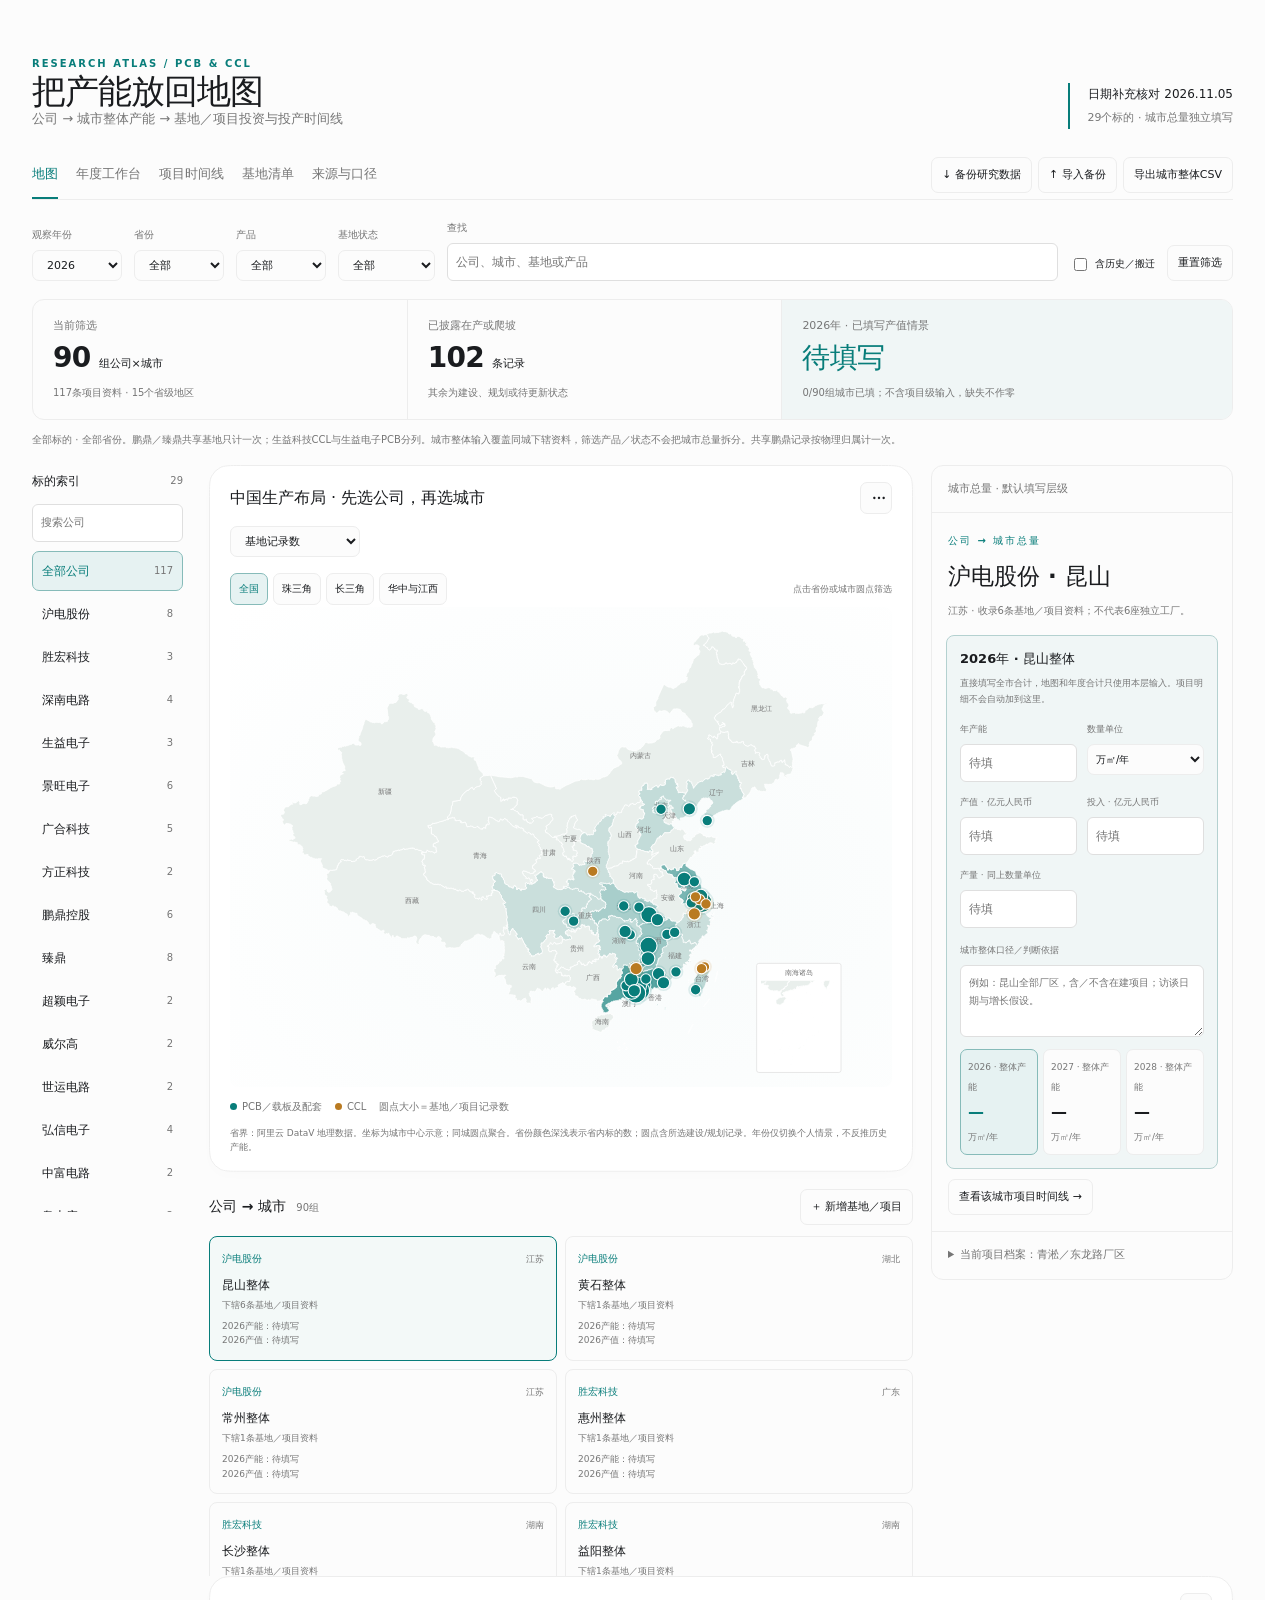
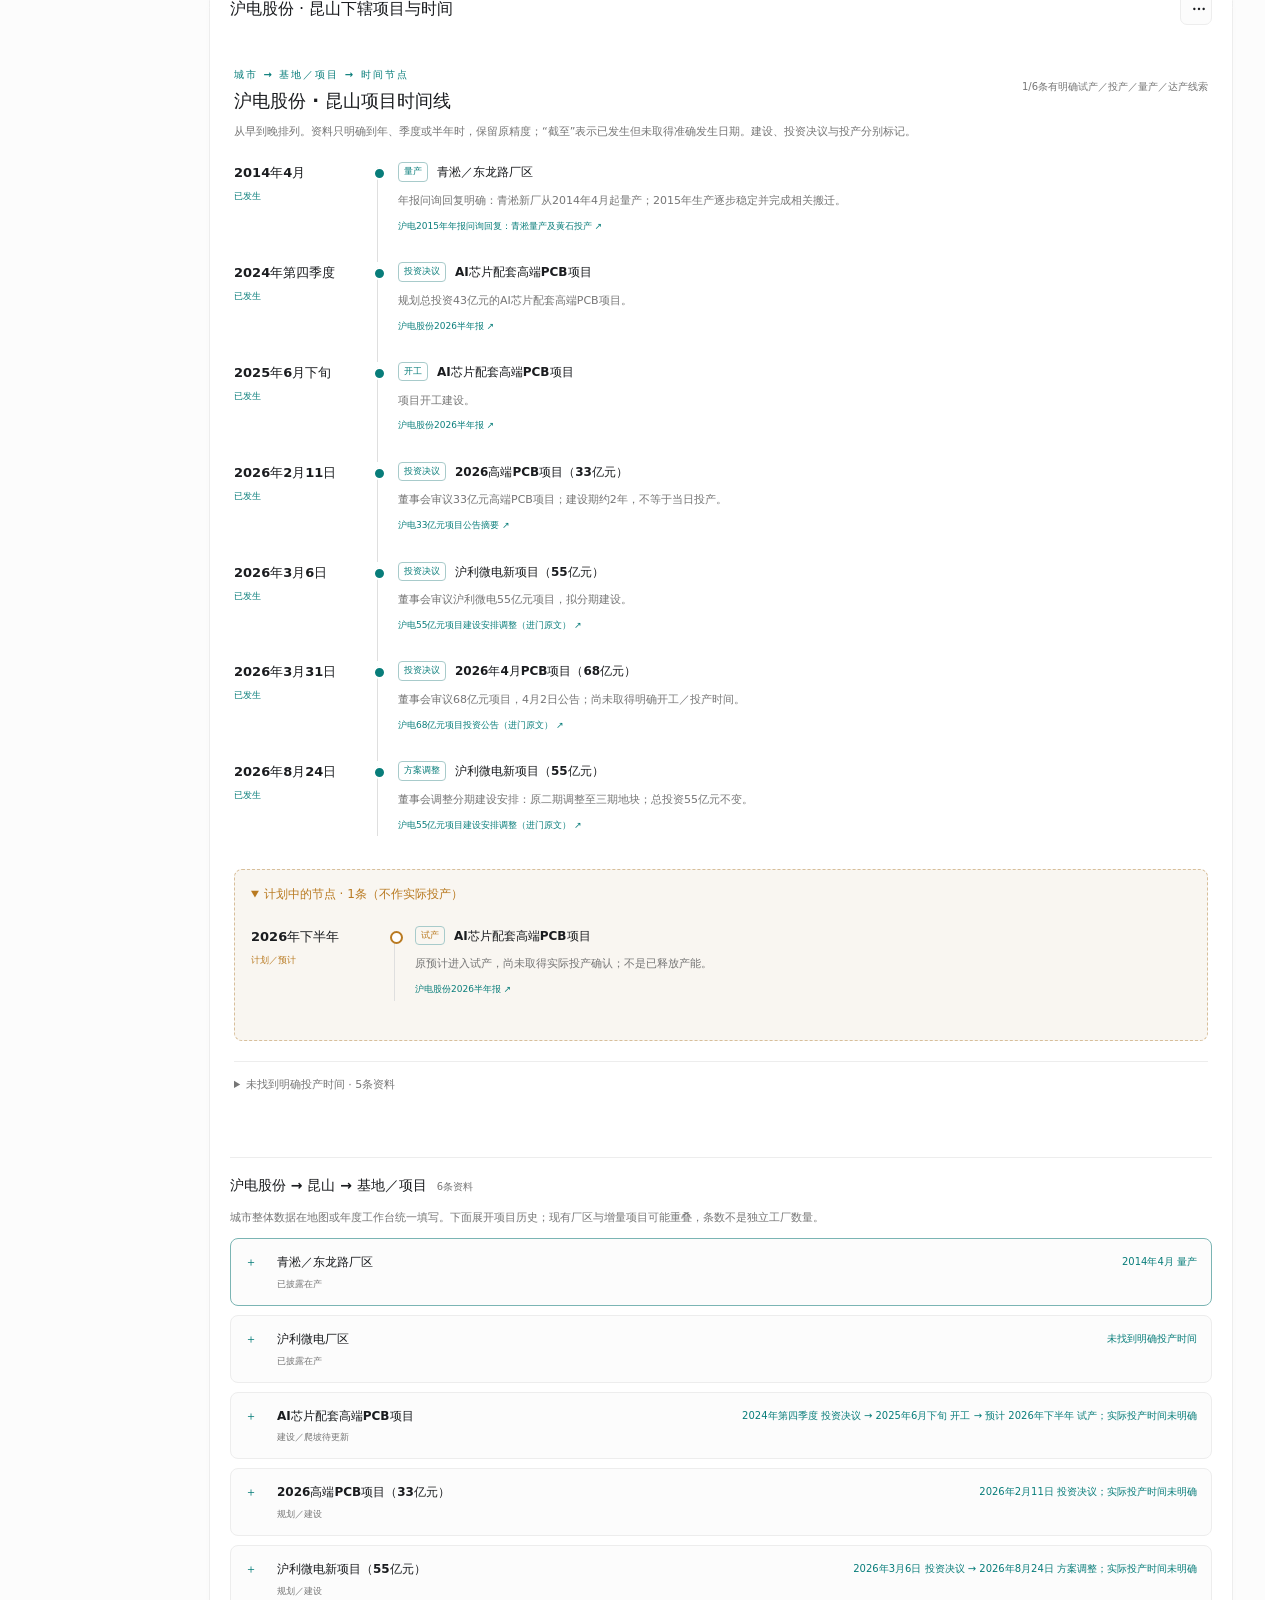
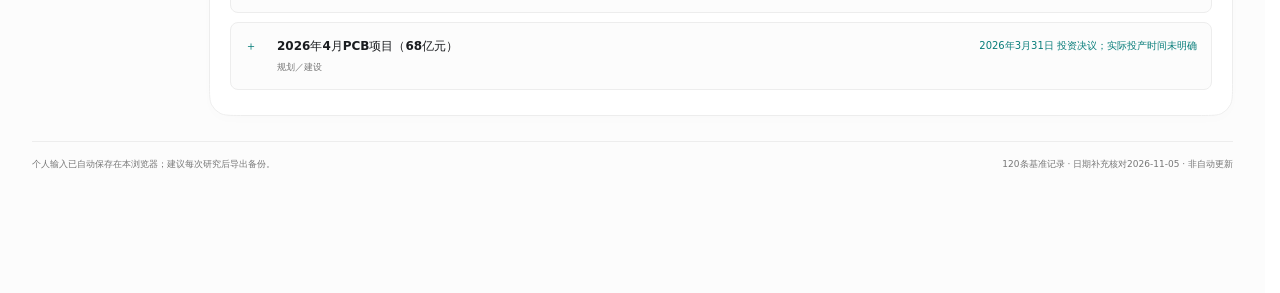
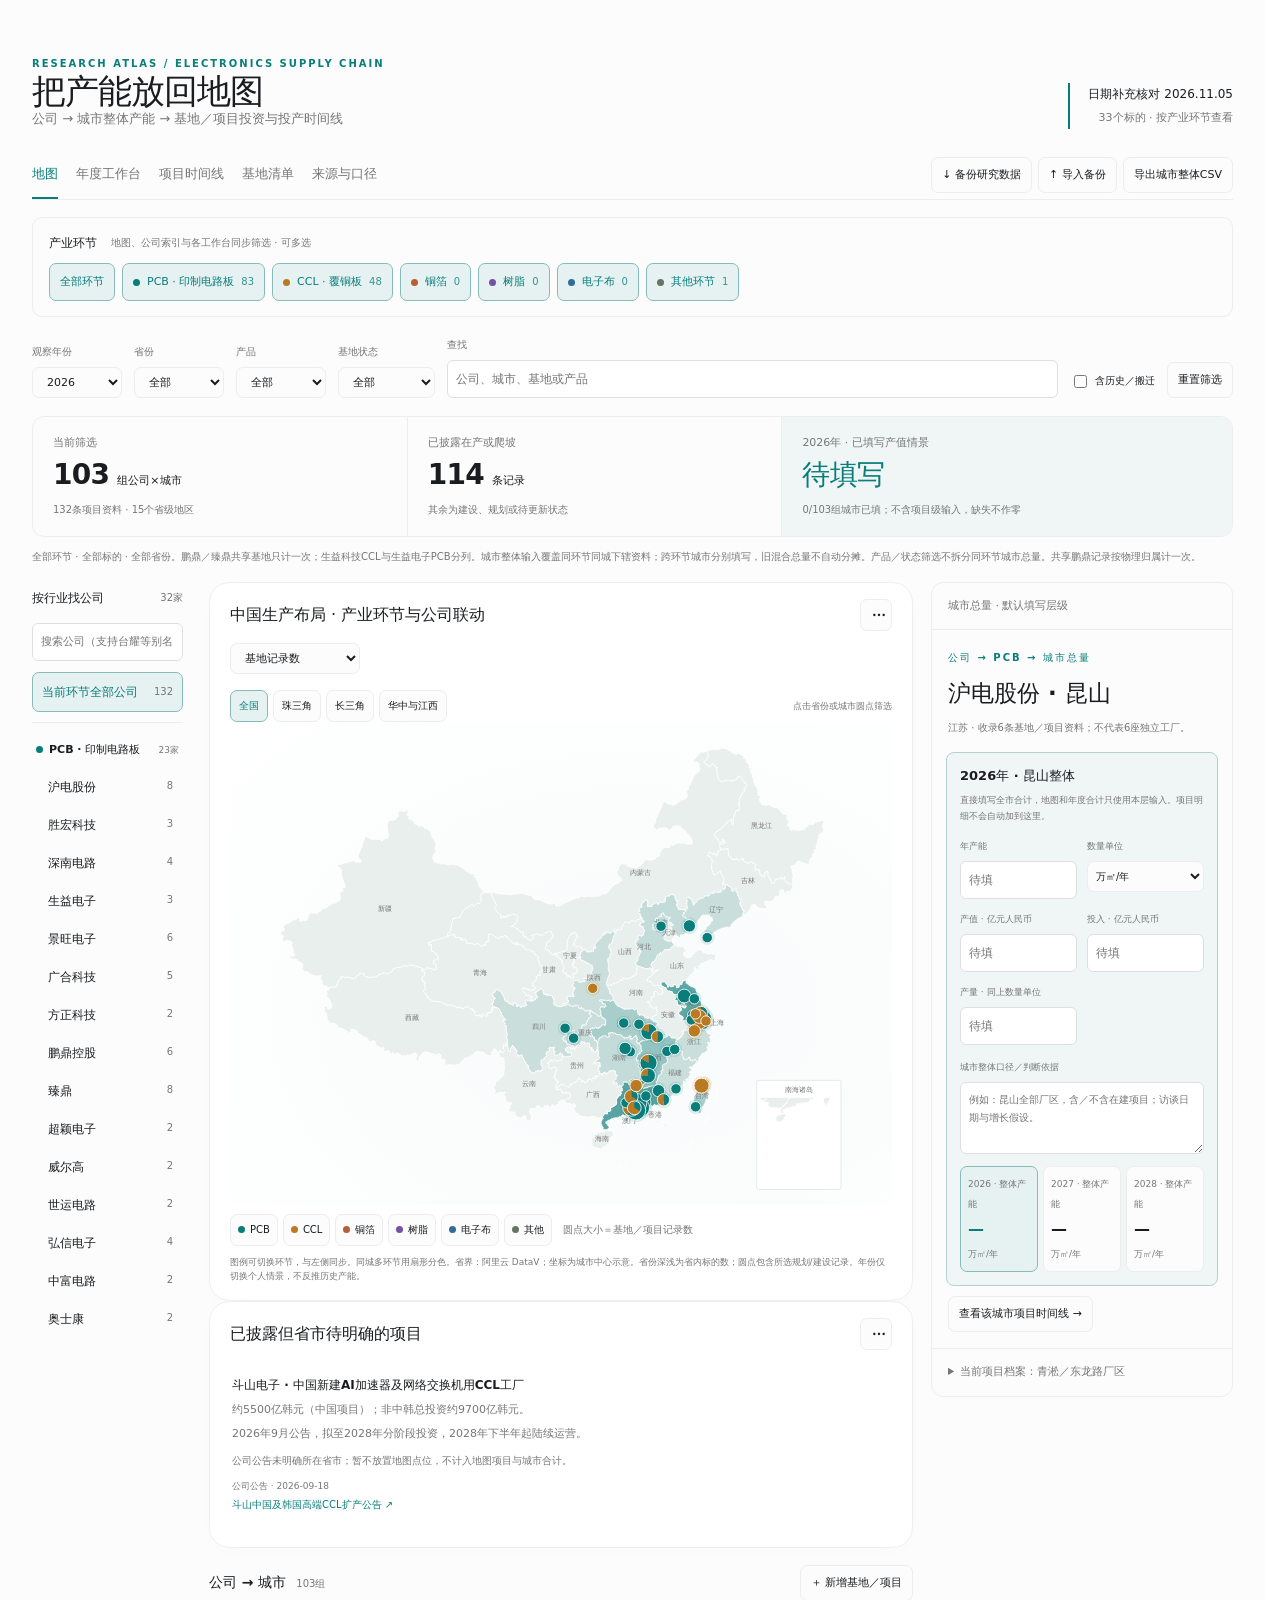
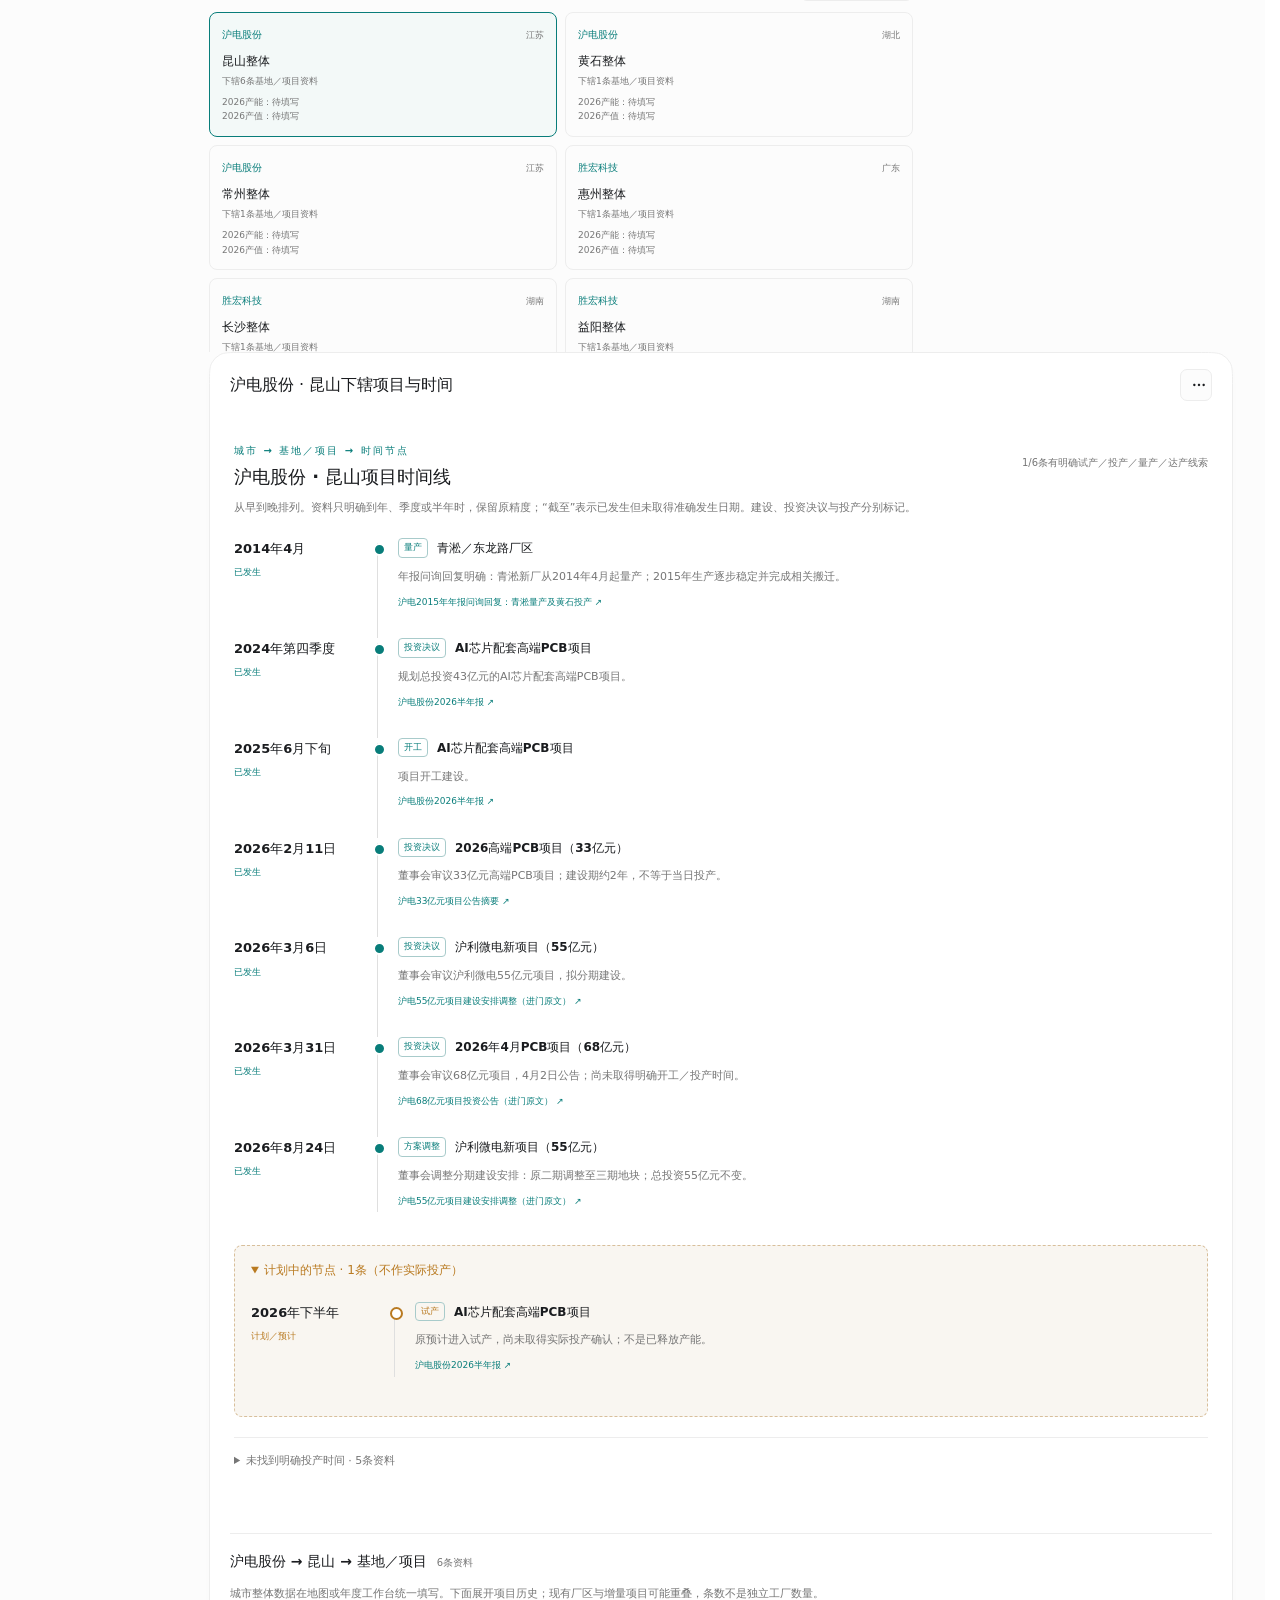
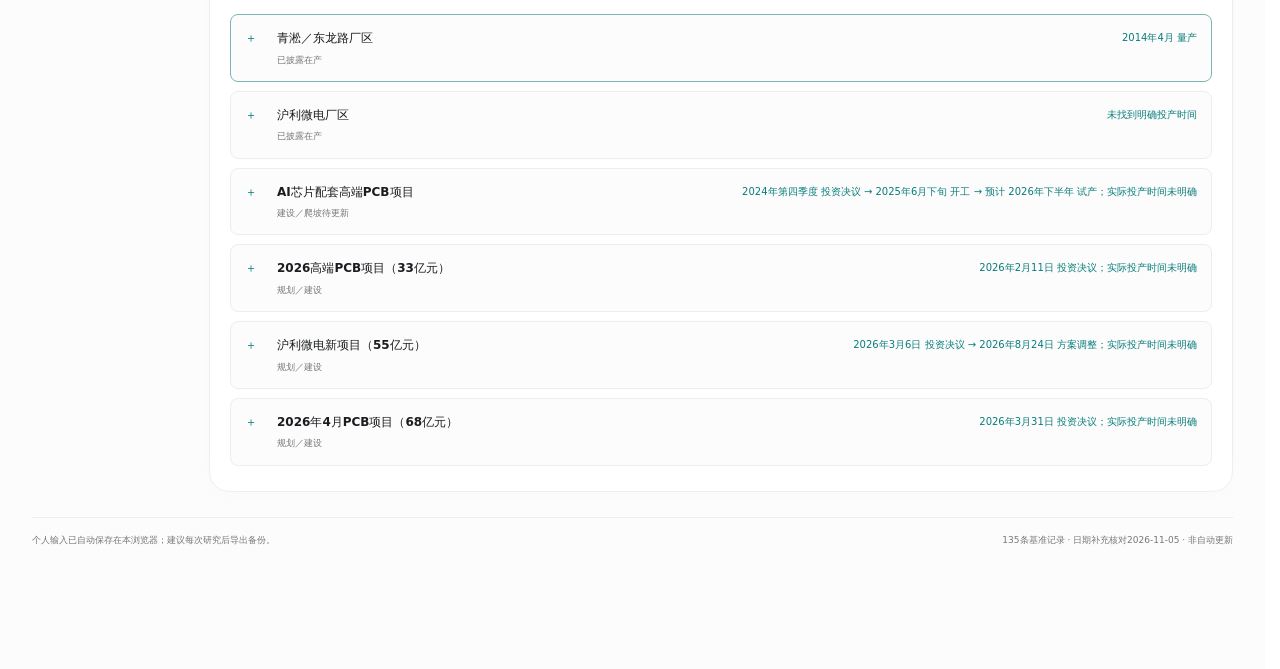
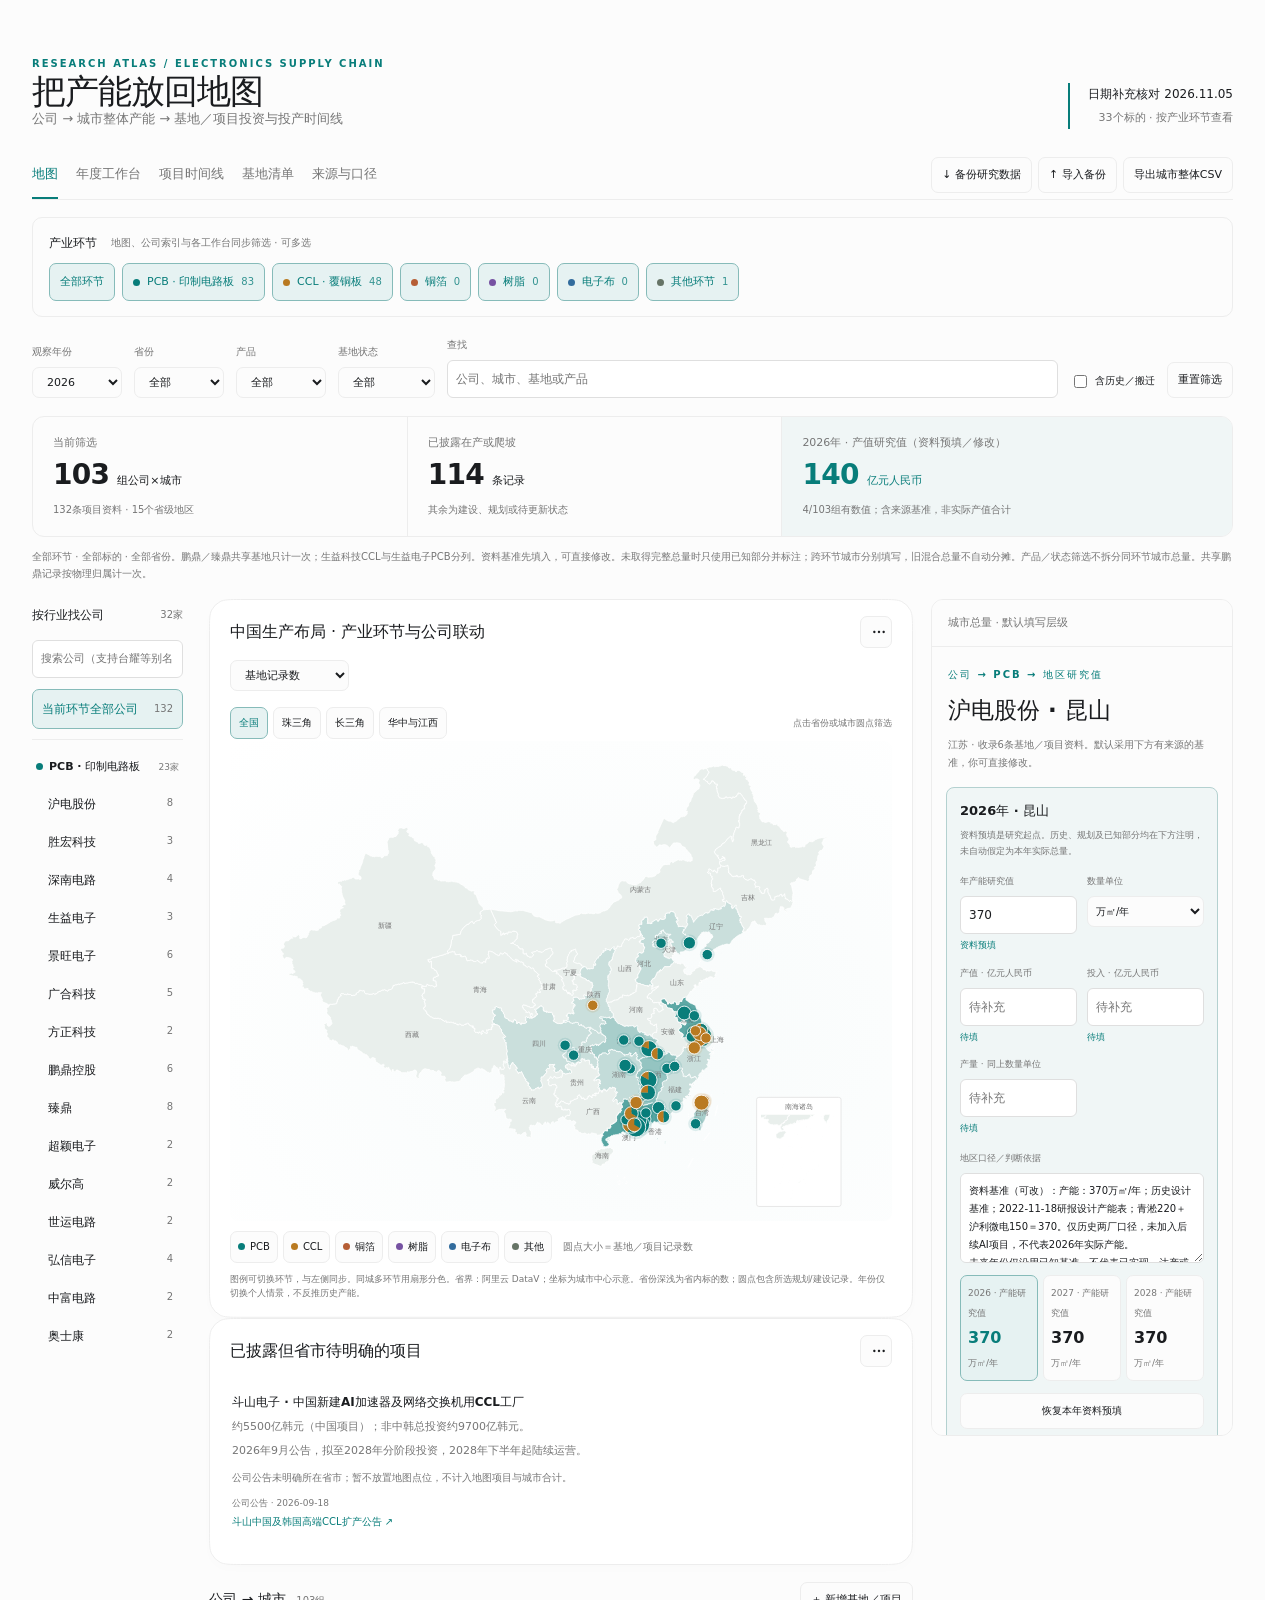
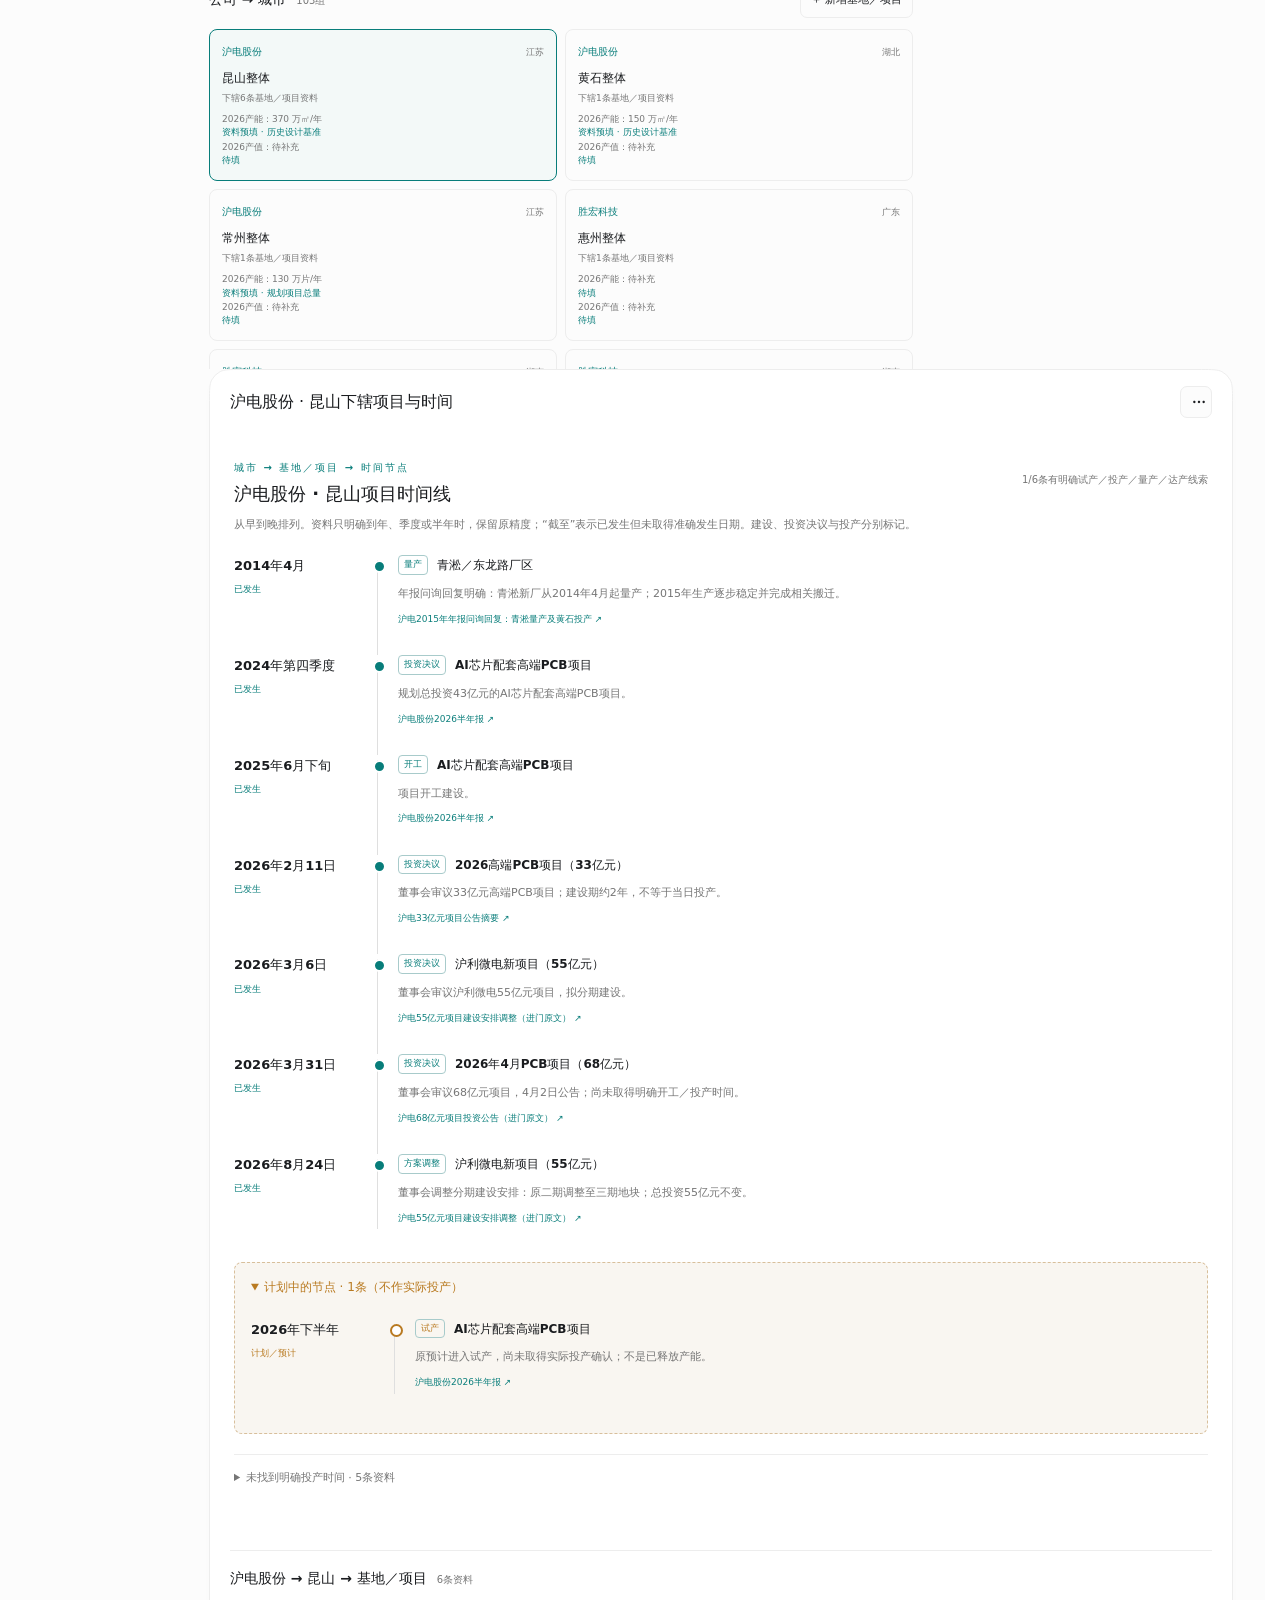
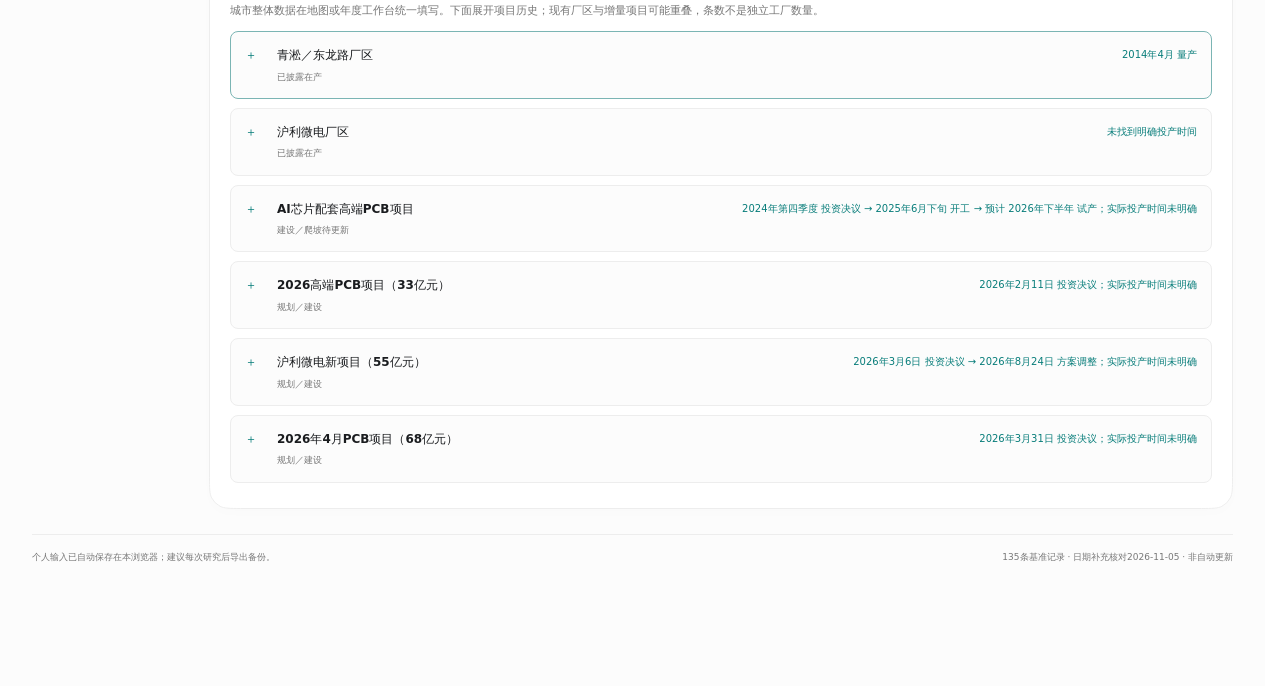
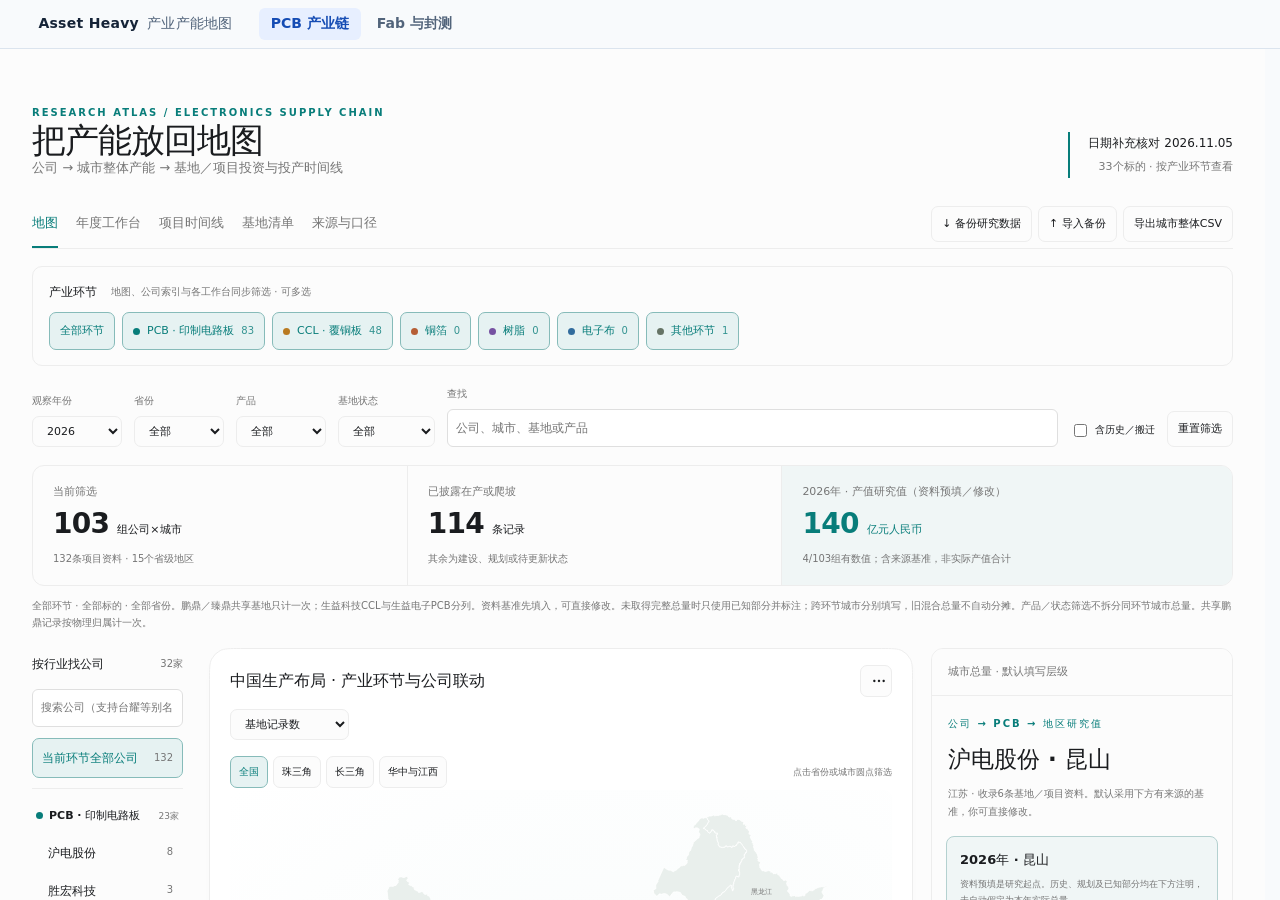
